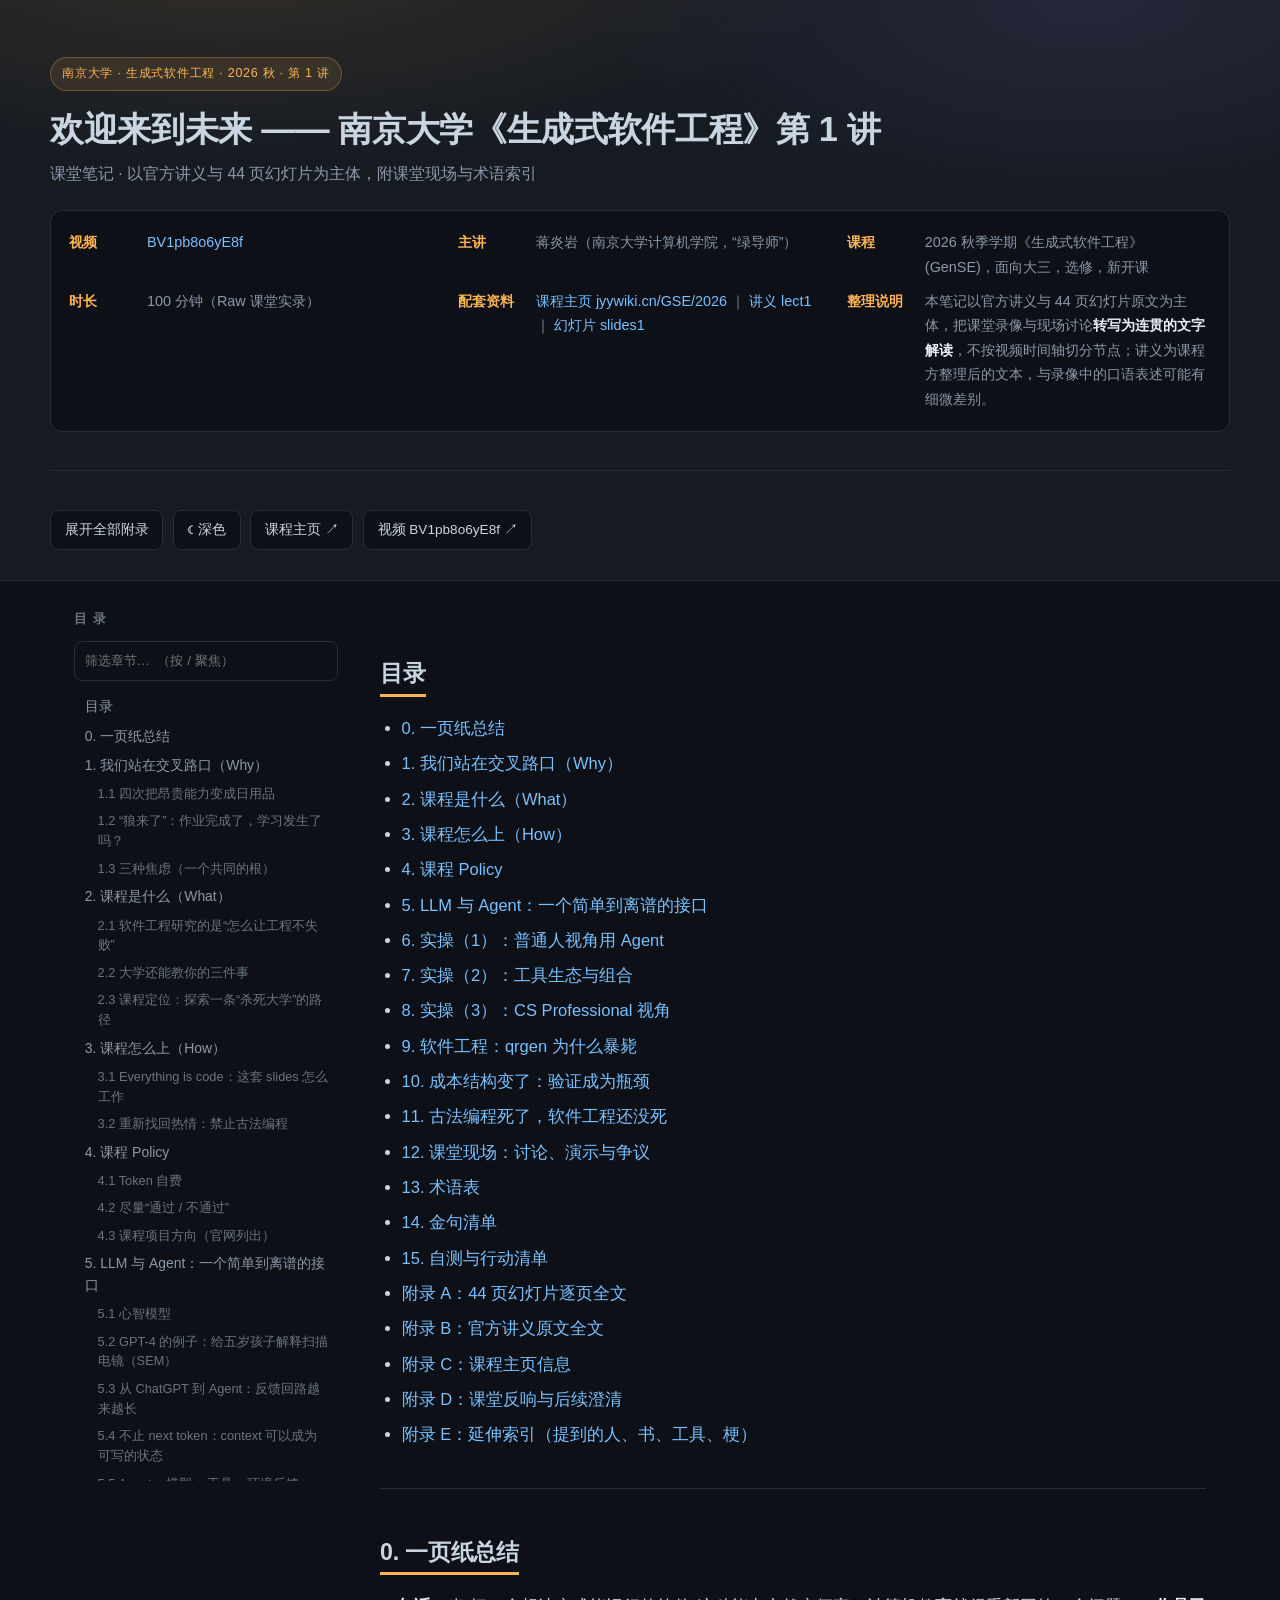
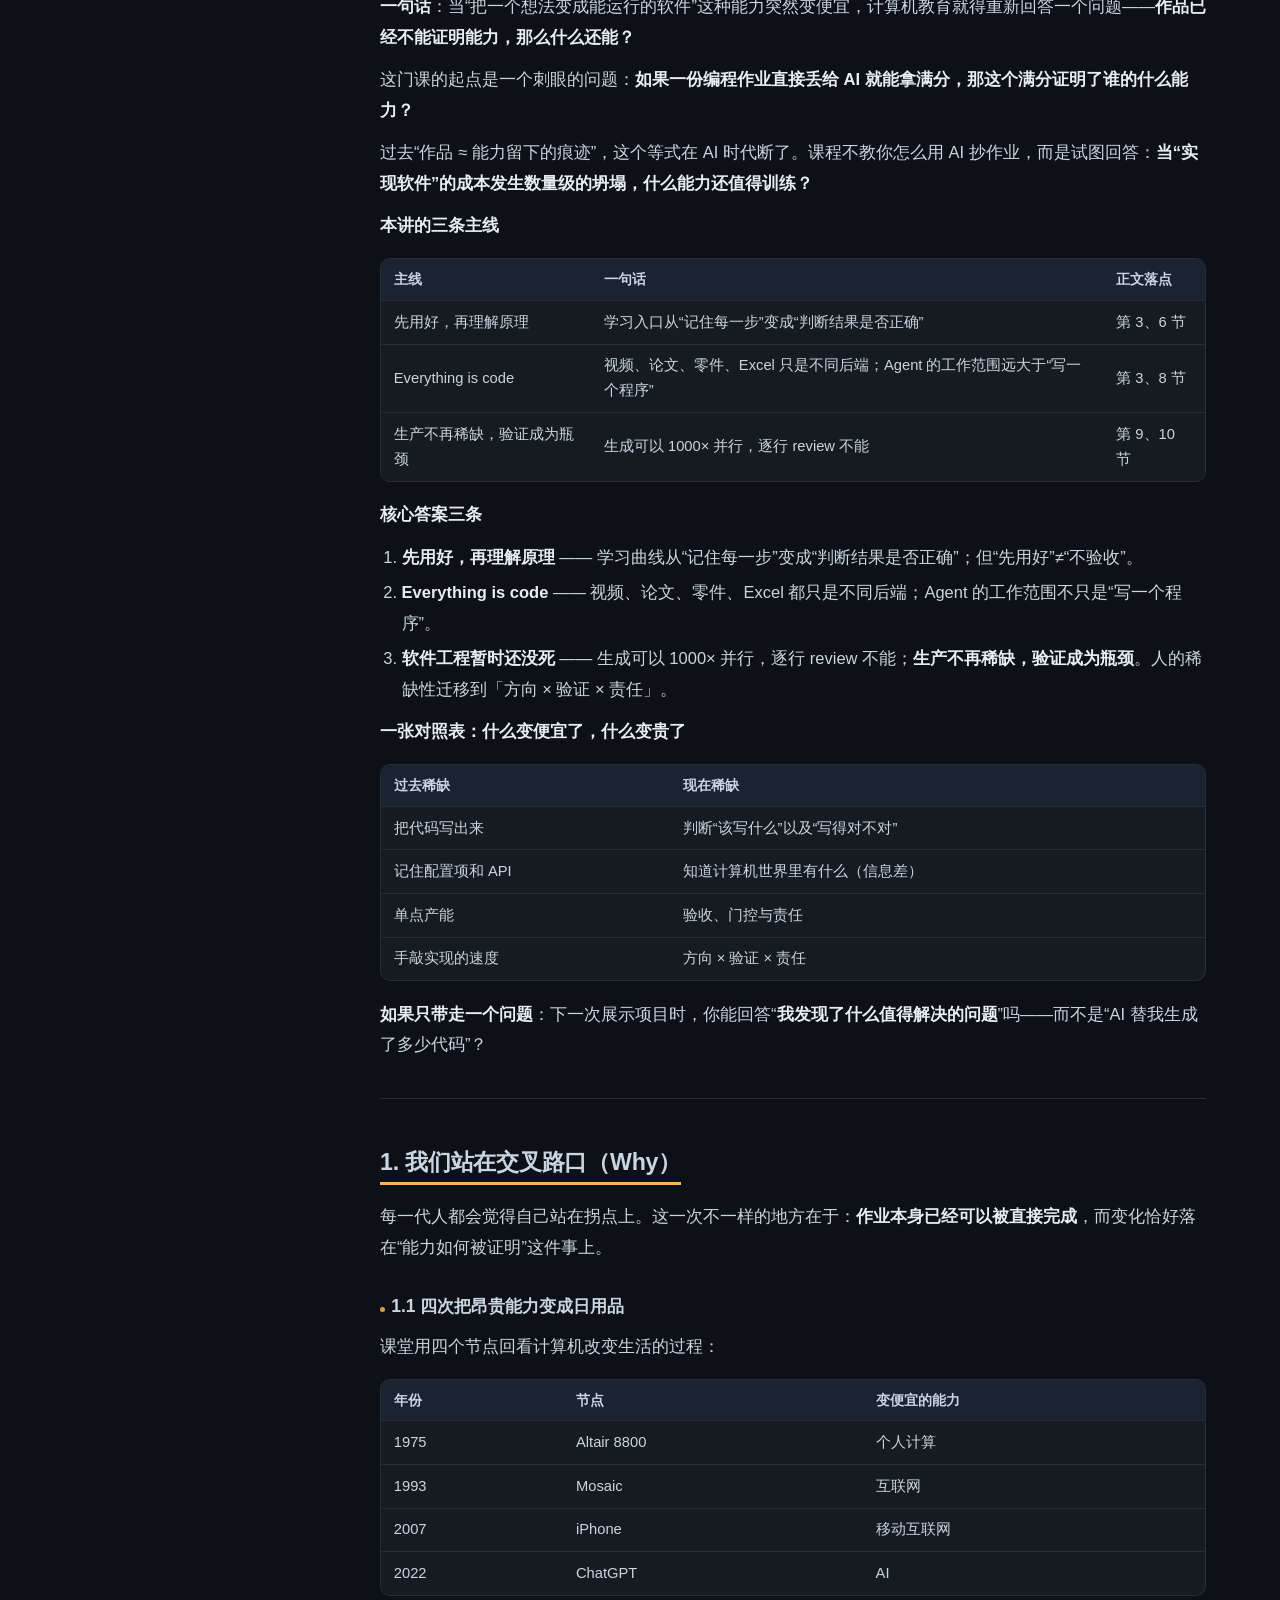
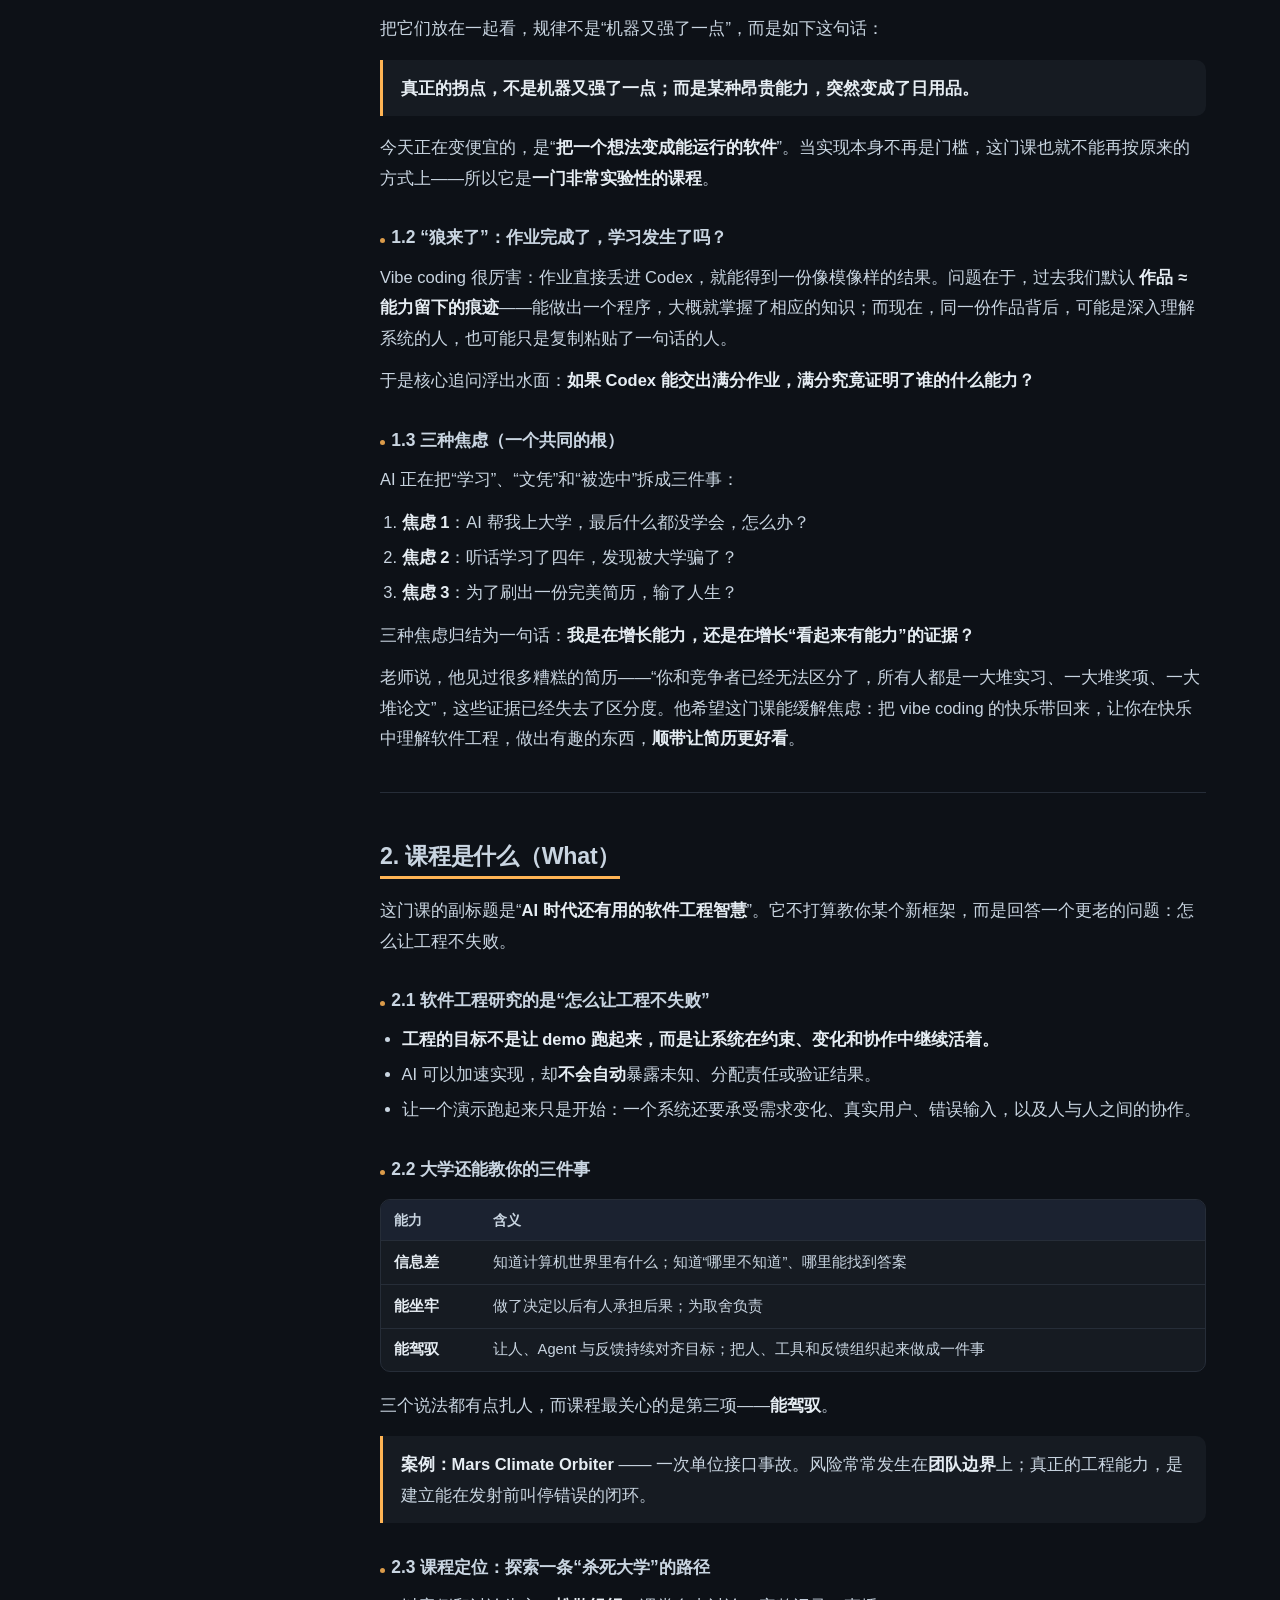
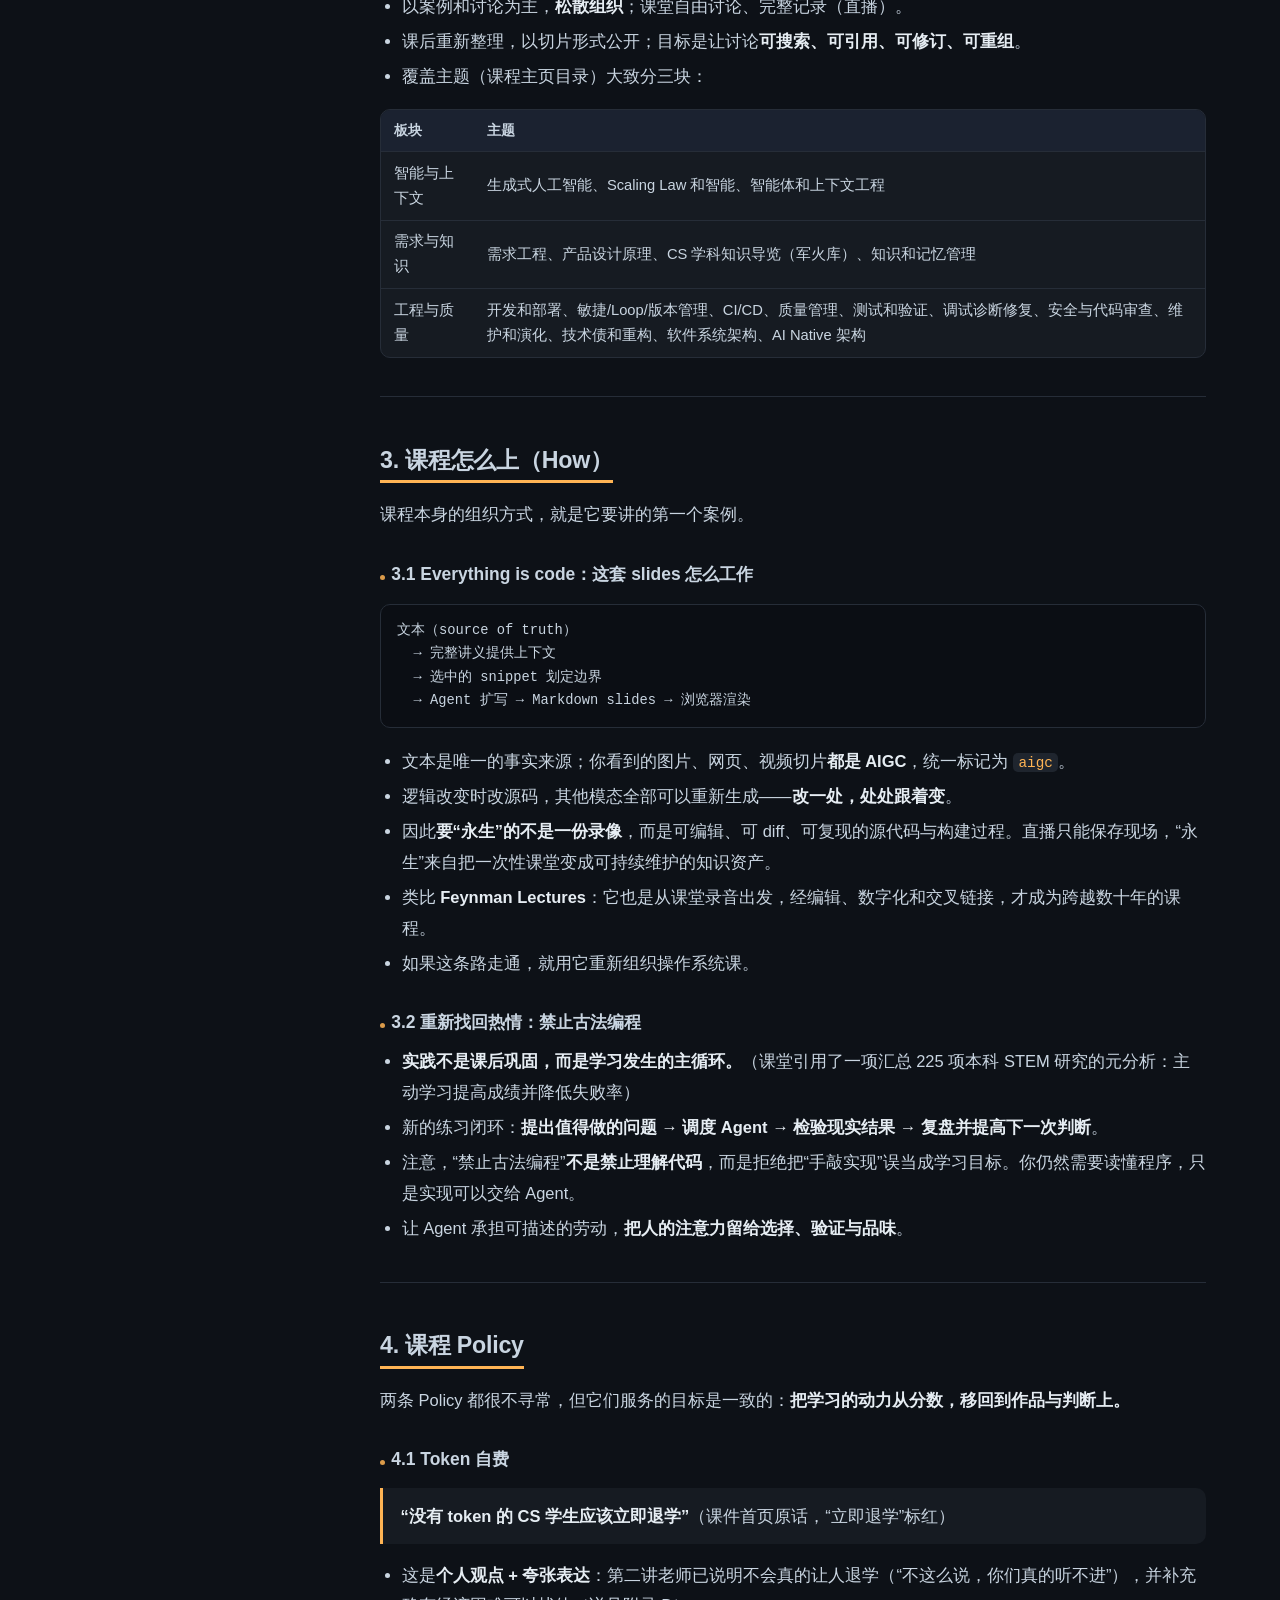
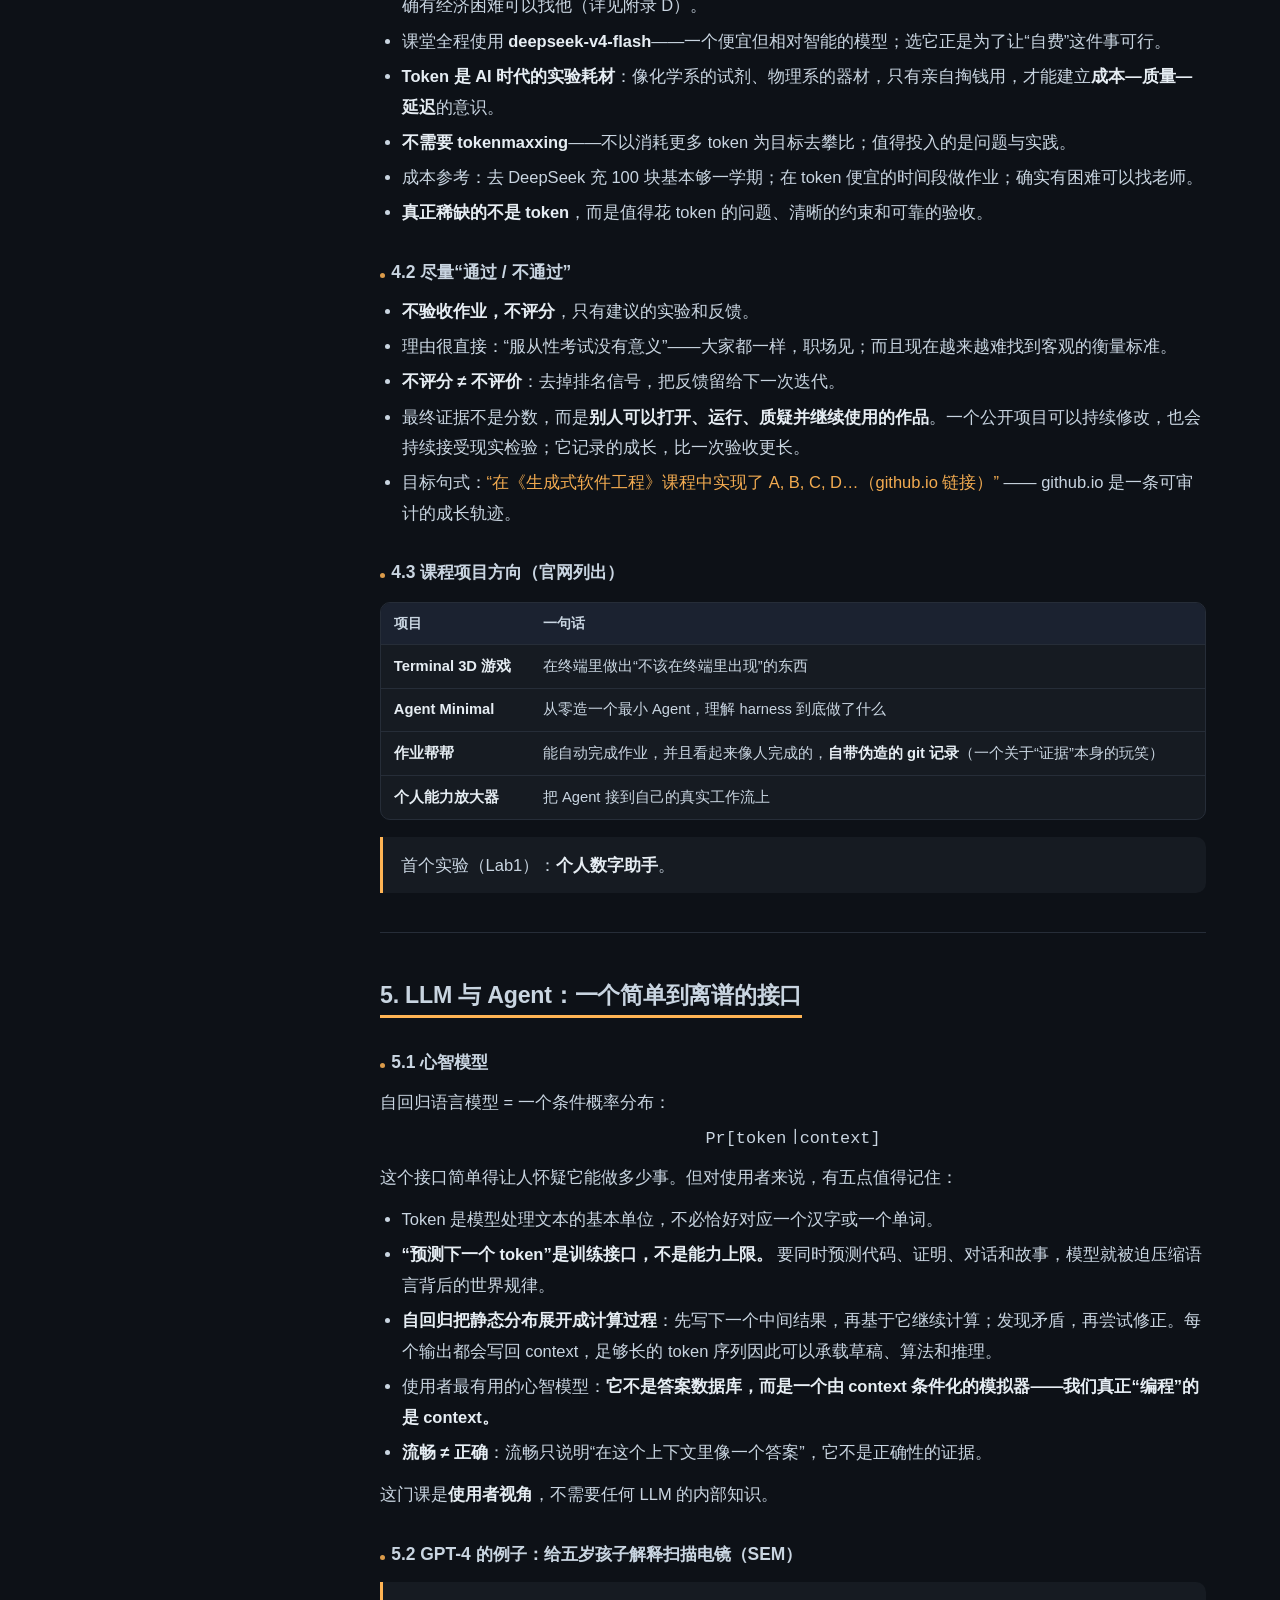
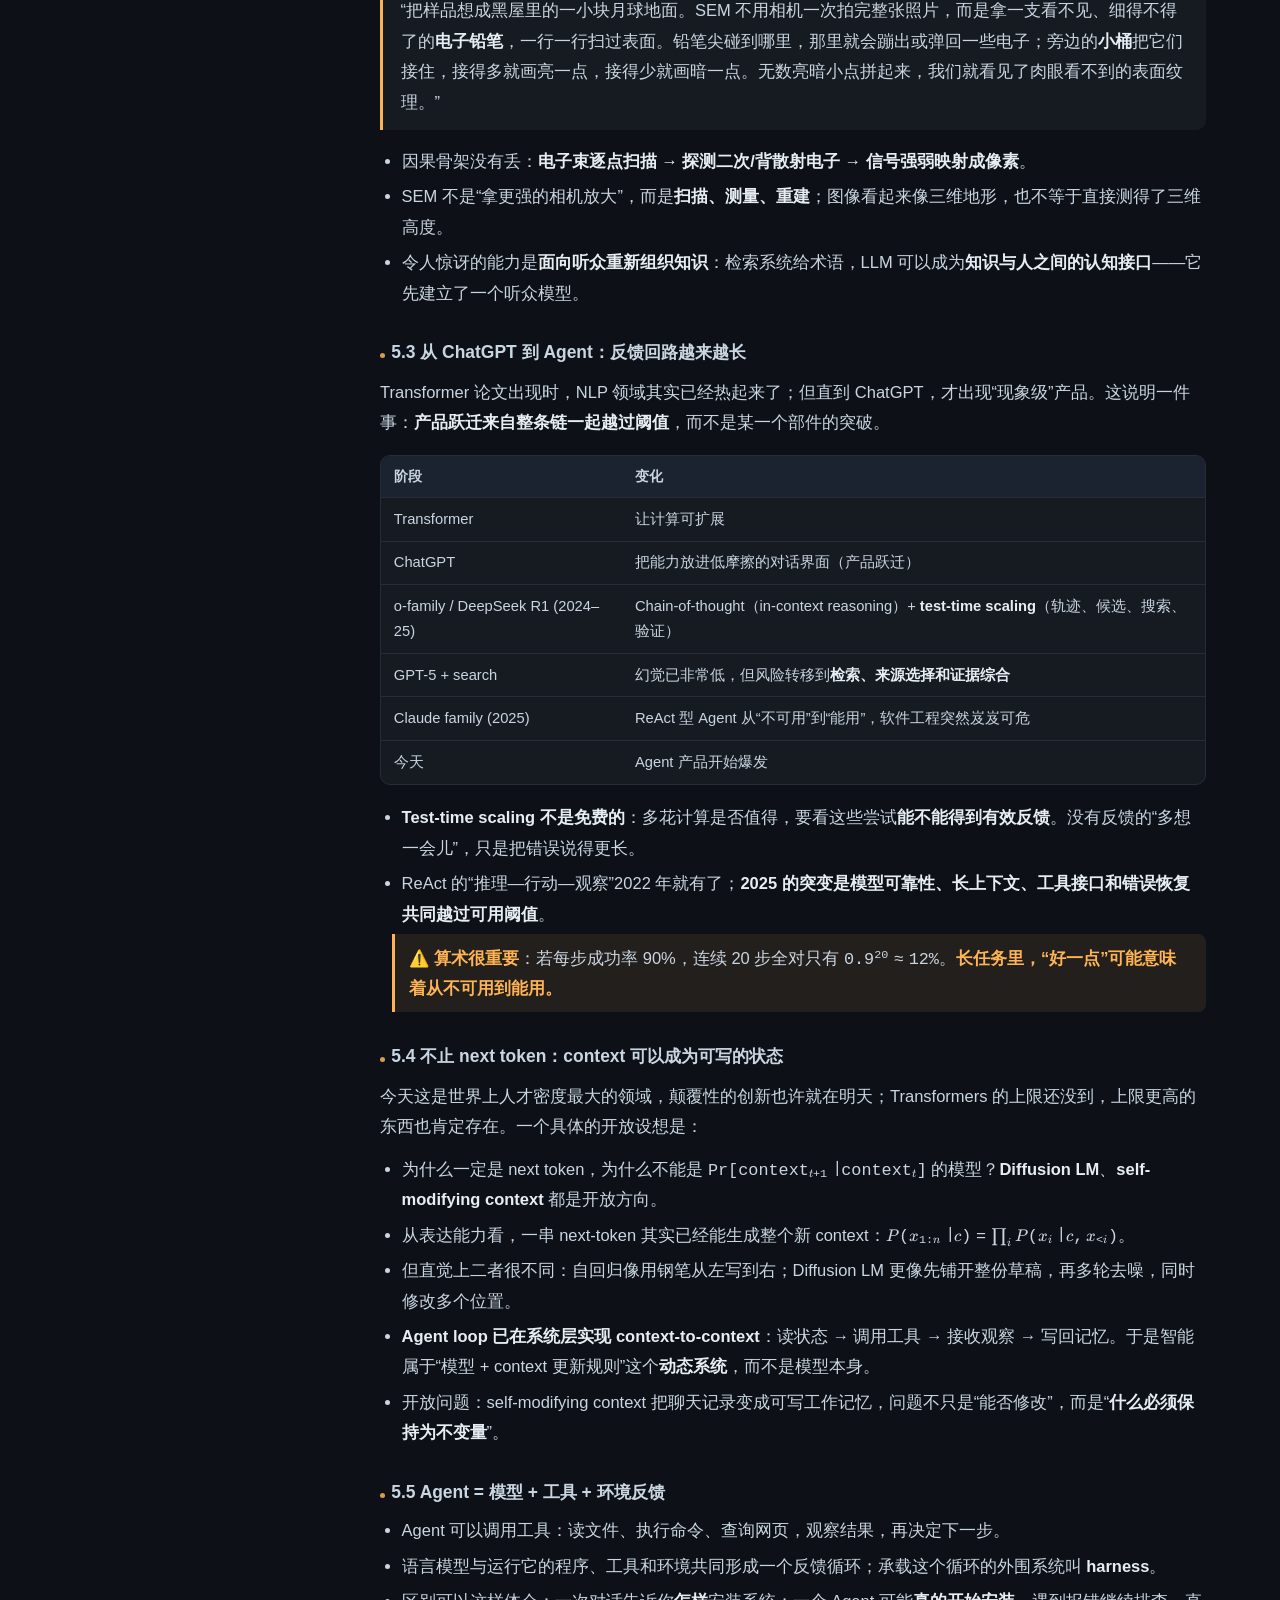
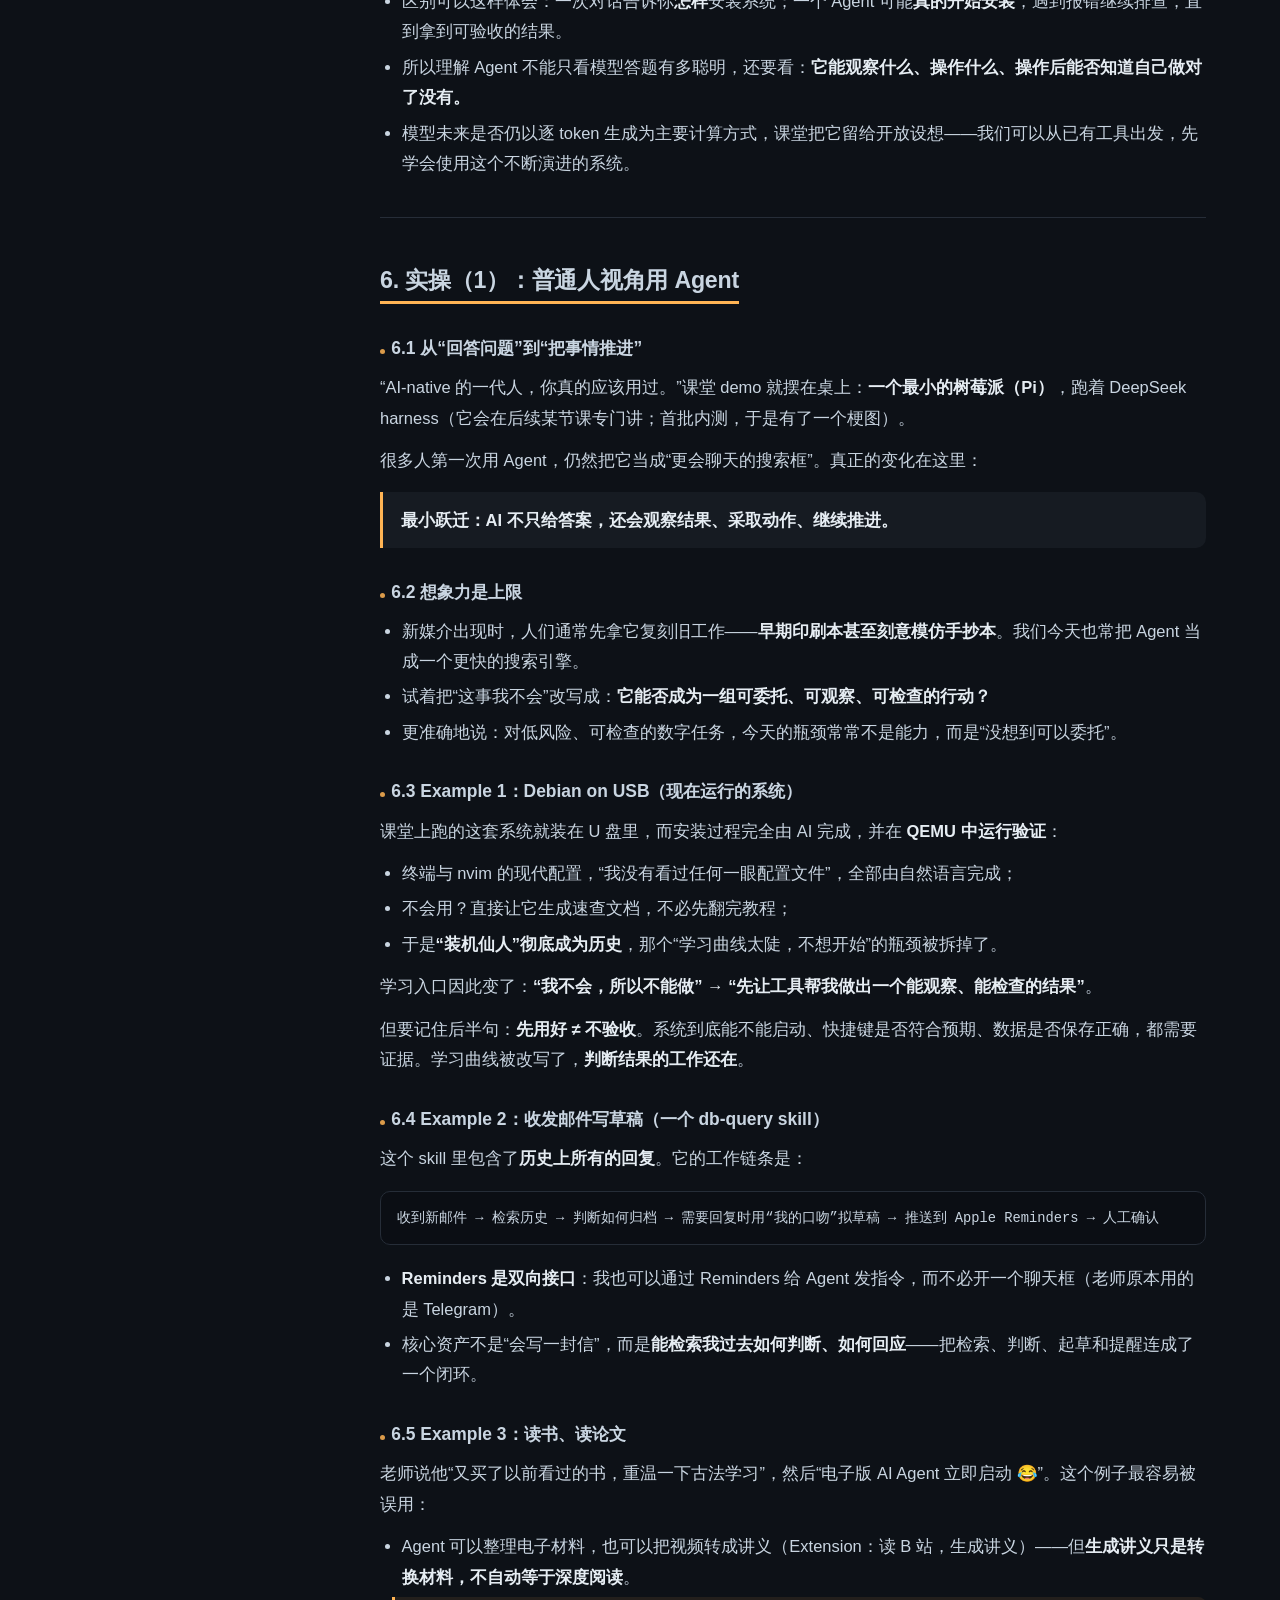
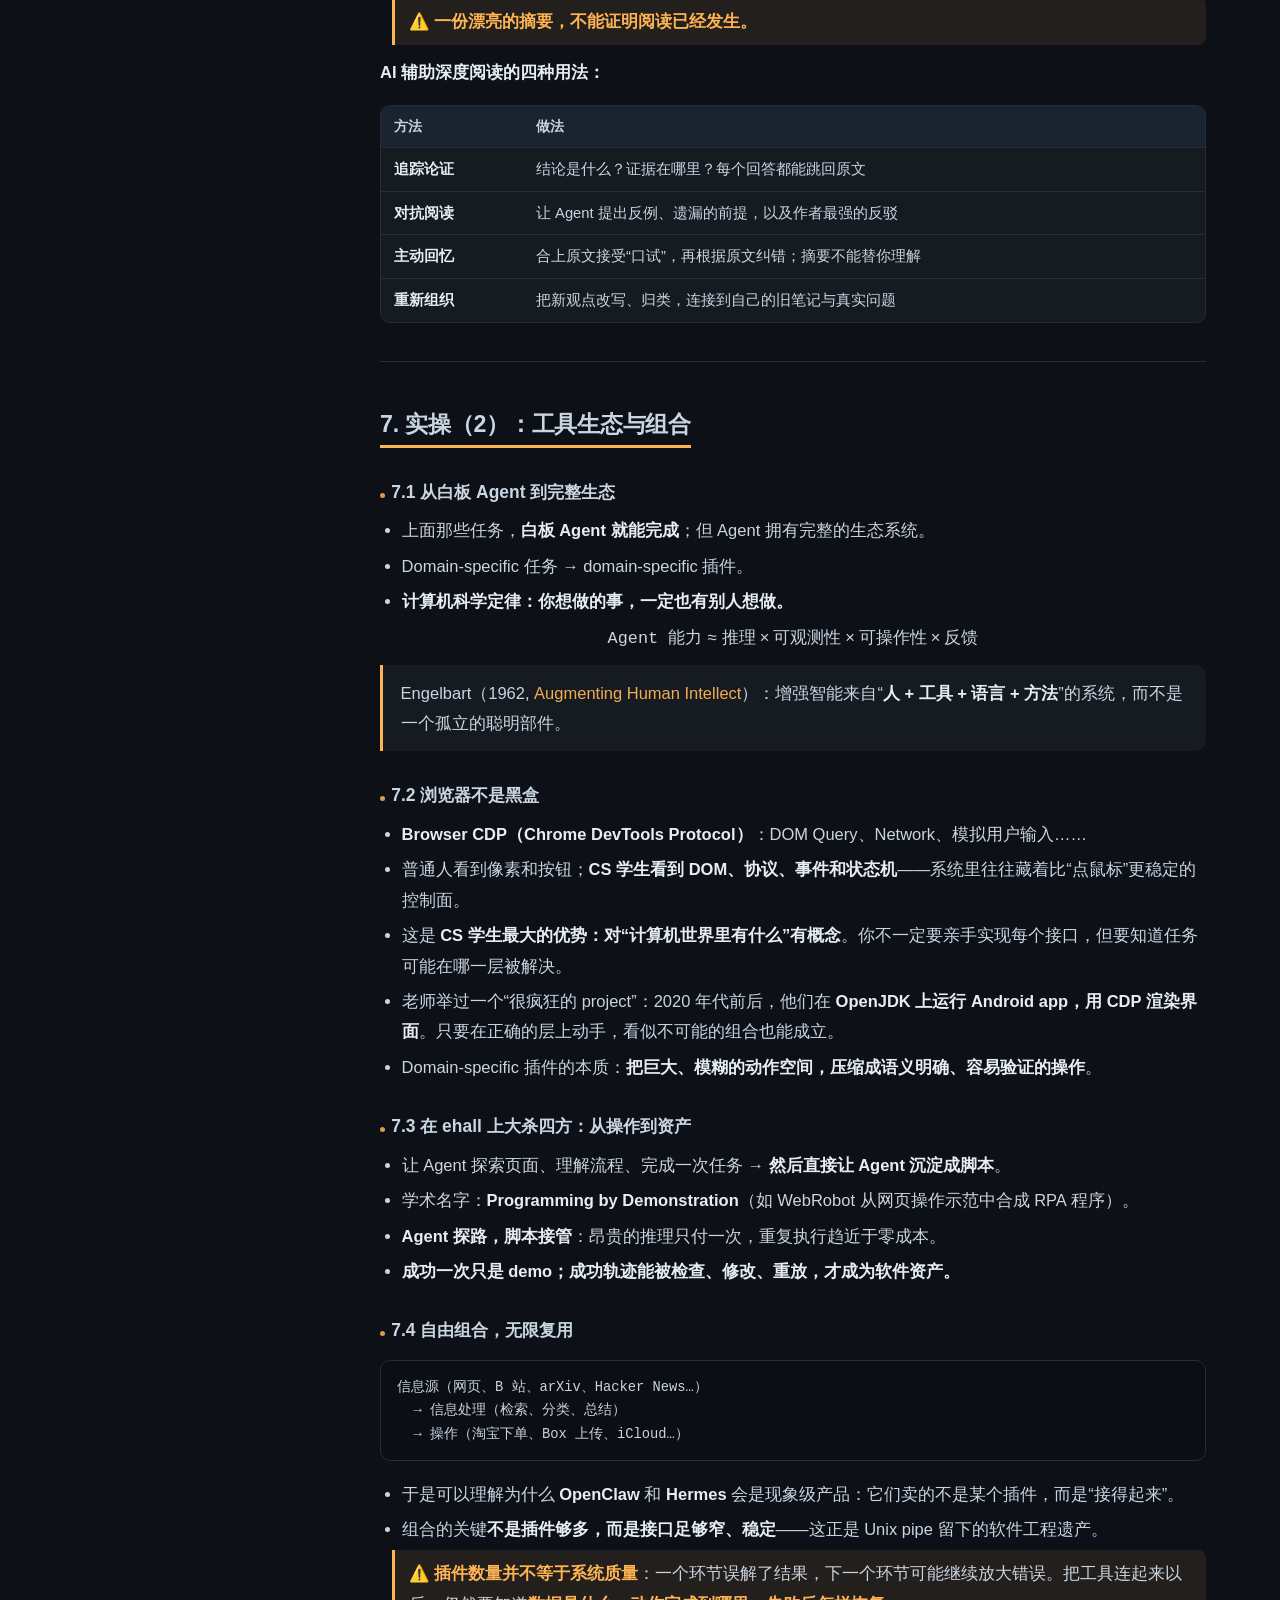
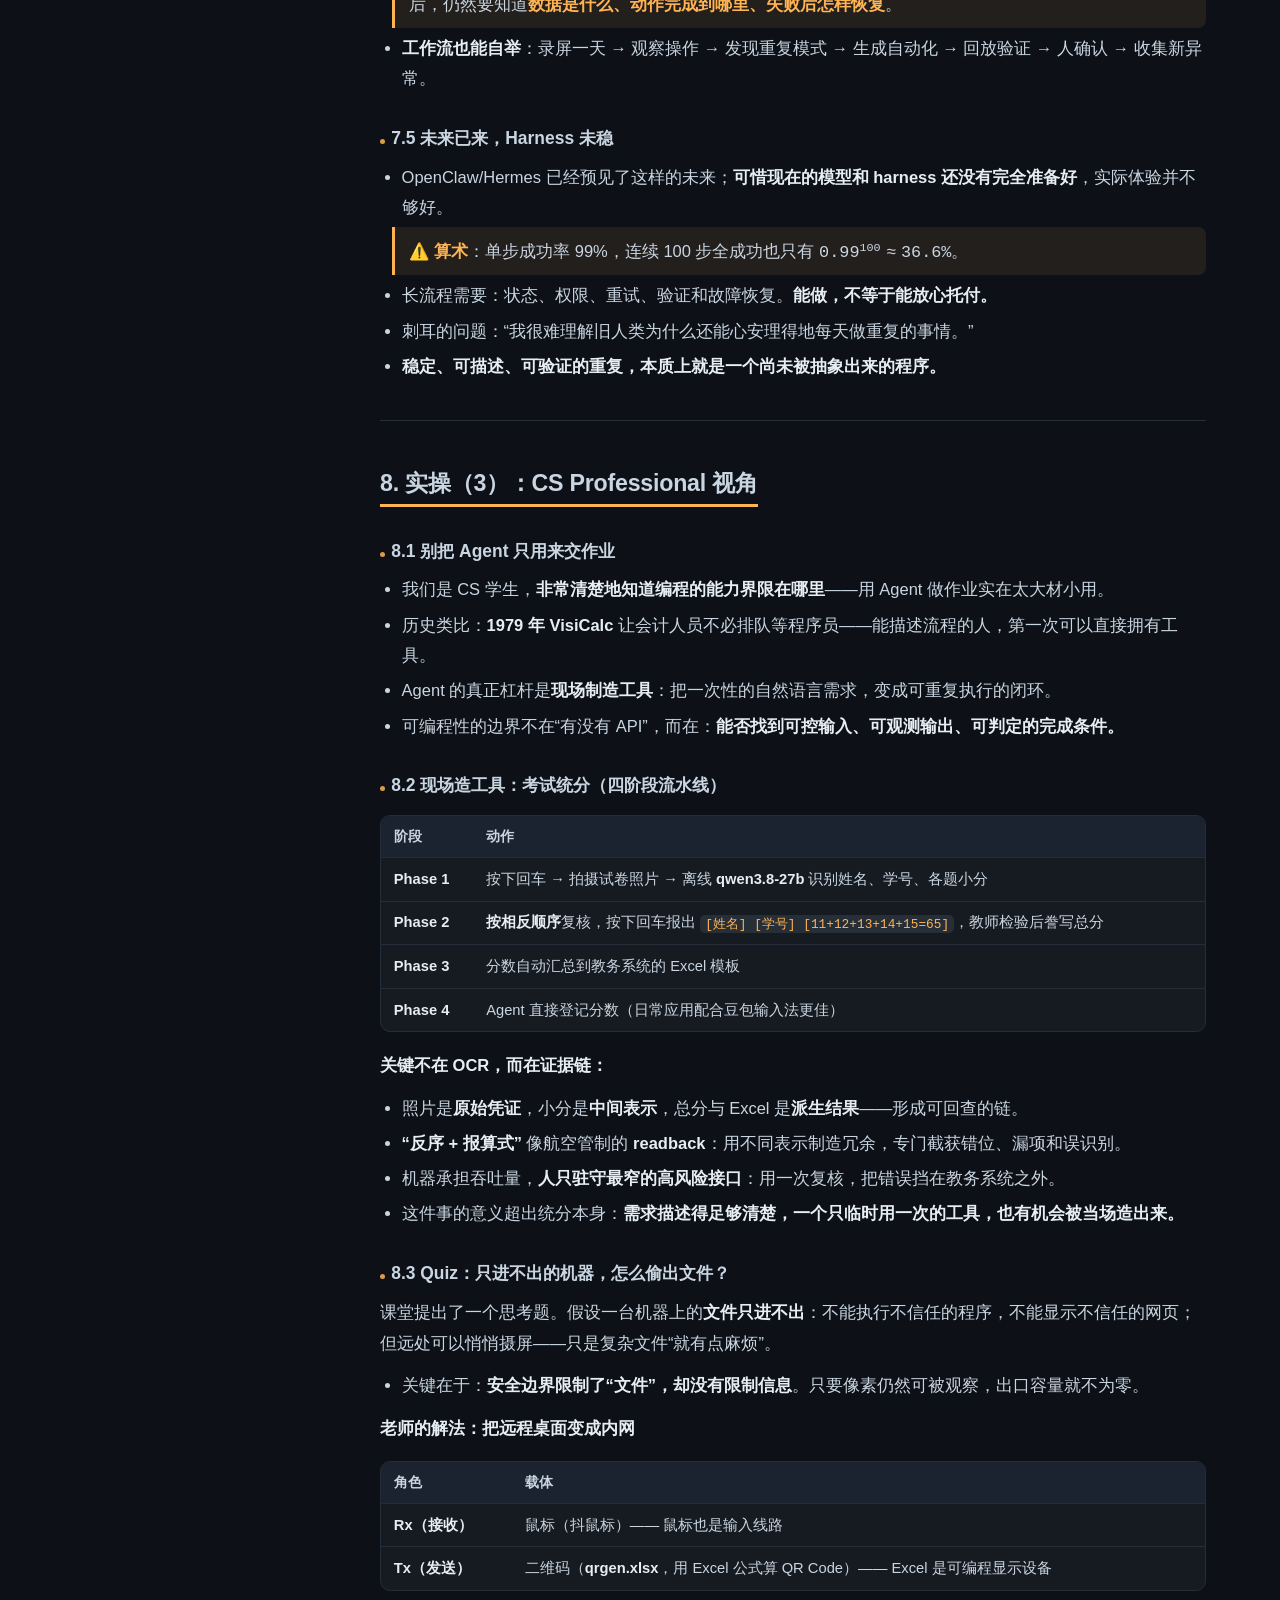
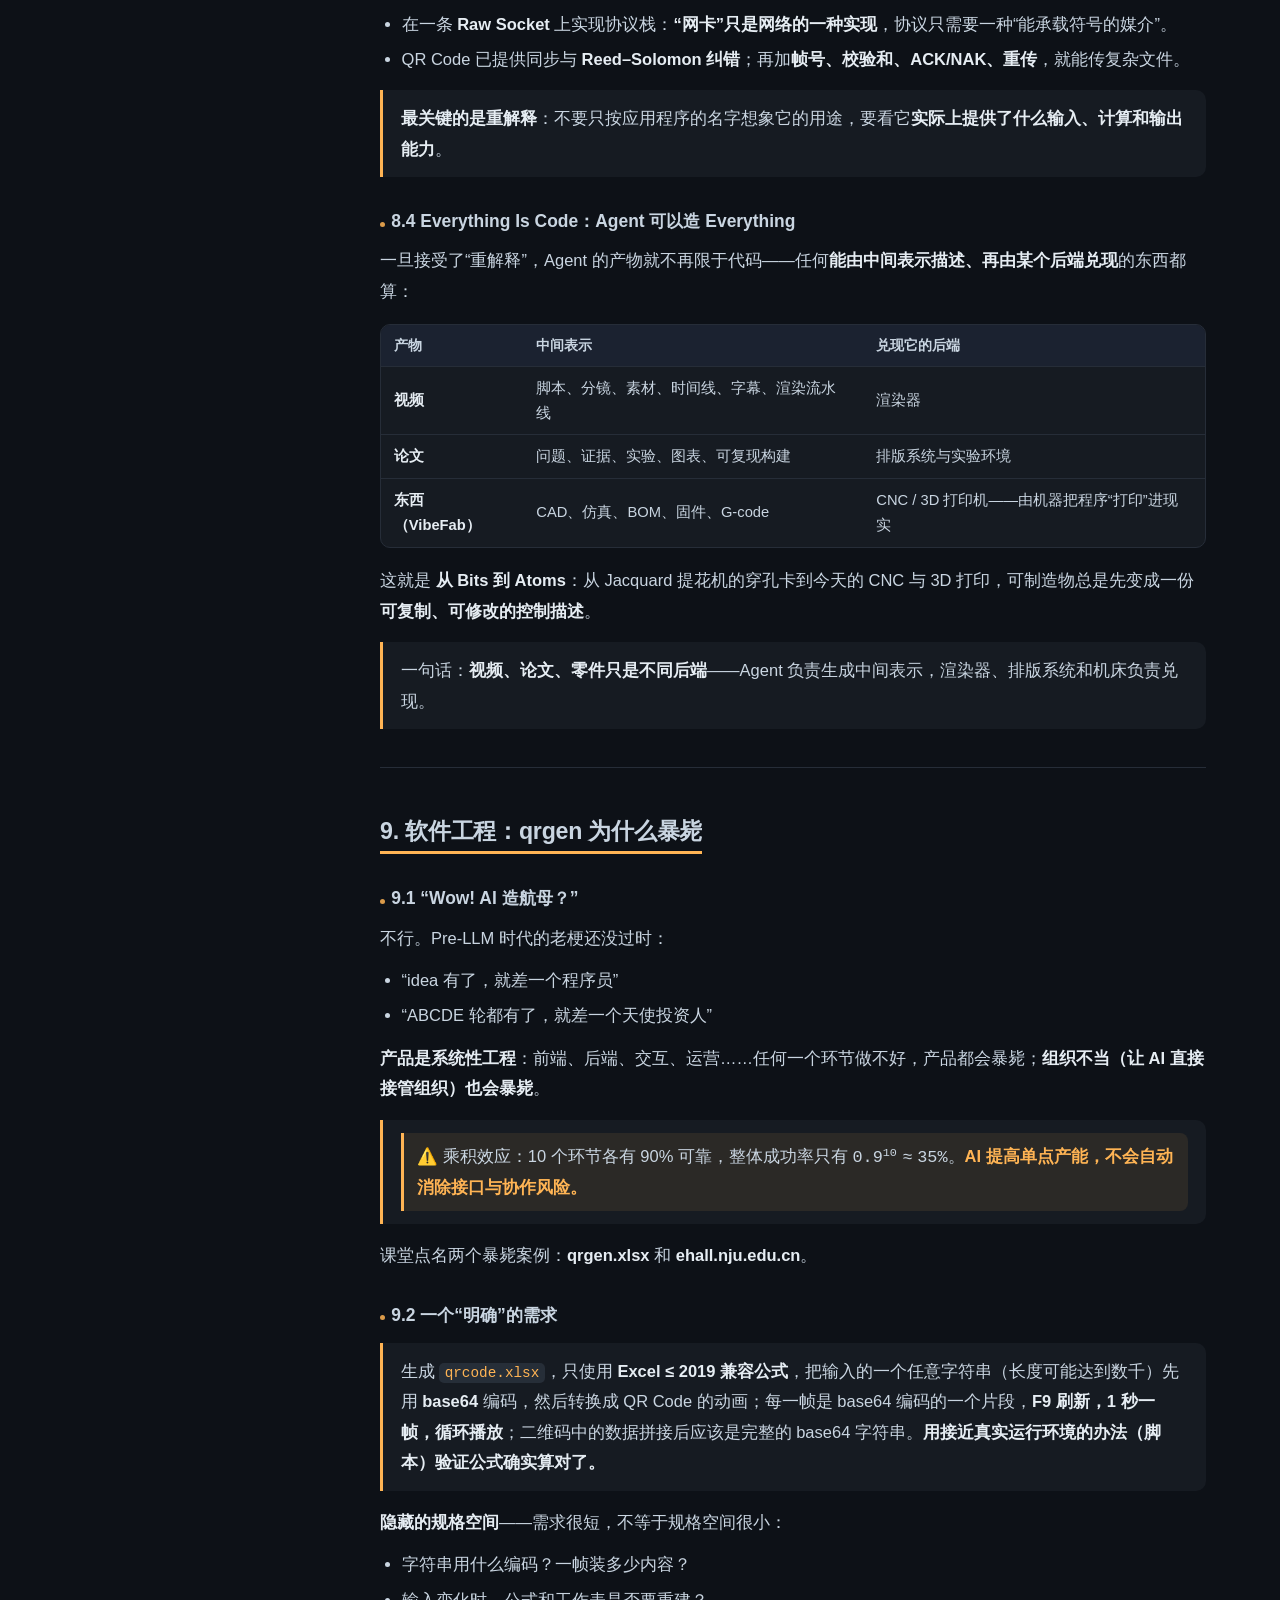
==== NJU-生成式软件工程-第01讲-欢迎来到未来.html @ 5c3a3194 "first commit" ====
<!doctype html>
<html lang="zh-CN" data-theme="dark">
<head>
<meta charset="utf-8">
<meta name="viewport" content="width=device-width,initial-scale=1">
<title>欢迎来到未来 —— 南京大学《生成式软件工程》第 1 讲</title>
<meta name="description" content="南京大学《生成式软件工程》(GenSE) 2026 秋季第 1 讲《欢迎来到未来》课堂笔记，蒋炎岩主讲。">
<style>
/* ===== KaTeX ===== */
@font-face{font-family:KaTeX_AMS;font-style:normal;font-weight:400;src:url([data-uri])format("woff2")}@font-face{font-family:KaTeX_Caligraphic;font-style:normal;font-weight:700;src:url([data-uri])format("woff2")}@font-face{font-family:KaTeX_Caligraphic;font-style:normal;font-weight:400;src:url([data-uri])format("woff2")}@font-face{font-family:KaTeX_Fraktur;font-style:normal;font-weight:700;src:url([data-uri])format("woff2")}@font-face{font-family:KaTeX_Fraktur;font-style:normal;font-weight:400;src:url([data-uri])format("woff2")}@font-face{font-family:KaTeX_Main;font-style:normal;font-weight:700;src:url([data-uri])format("woff2")}@font-face{font-family:KaTeX_Main;font-style:italic;font-weight:700;src:url([data-uri])format("woff2")}@font-face{font-family:KaTeX_Main;font-style:italic;font-weight:400;src:url([data-uri])format("woff2")}@font-face{font-family:KaTeX_Main;font-style:normal;font-weight:400;src:url([data-uri])format("woff2")}@font-face{font-family:KaTeX_Math;font-style:italic;font-weight:700;src:url([data-uri])format("woff2")}@font-face{font-family:KaTeX_Math;font-style:italic;font-weight:400;src:url([data-uri])format("woff2")}@font-face{font-family:"KaTeX_SansSerif";font-style:normal;font-weight:700;src:url([data-uri])format("woff2")}@font-face{font-family:"KaTeX_SansSerif";font-style:italic;font-weight:400;src:url([data-uri])format("woff2")}@font-face{font-family:"KaTeX_SansSerif";font-style:normal;font-weight:400;src:url([data-uri])format("woff2")}@font-face{font-family:KaTeX_Script;font-style:normal;font-weight:400;src:url([data-uri])format("woff2")}@font-face{font-family:KaTeX_Size1;font-style:normal;font-weight:400;src:url([data-uri])format("woff2")}@font-face{font-family:KaTeX_Size2;font-style:normal;font-weight:400;src:url([data-uri])format("woff2")}@font-face{font-family:KaTeX_Size3;font-style:normal;font-weight:400;src:url([data-uri])format("woff2")}@font-face{font-family:KaTeX_Size4;font-style:normal;font-weight:400;src:url([data-uri])format("woff2")}@font-face{font-family:KaTeX_Typewriter;font-style:normal;font-weight:400;src:url([data-uri])format("woff2")}.katex{font:normal 1.21em KaTeX_Main,Times New Roman,serif;line-height:1.2;text-indent:0;text-rendering:auto}.katex *{-ms-high-contrast-adjust:none!important;border-color:currentColor}.katex .katex-version:after{content:"0.16.11"}.katex .katex-mathml{clip:rect(1px,1px,1px,1px);border:0;height:1px;overflow:hidden;padding:0;position:absolute;width:1px}.katex .katex-html>.newline{display:block}.katex .base{position:relative;white-space:nowrap;width:-webkit-min-content;width:-moz-min-content;width:min-content}.katex .base,.katex .strut{display:inline-block}.katex .textbf{font-weight:700}.katex .textit{font-style:italic}.katex .textrm{font-family:KaTeX_Main}.katex .textsf{font-family:KaTeX_SansSerif}.katex .texttt{font-family:KaTeX_Typewriter}.katex .mathnormal{font-family:KaTeX_Math;font-style:italic}.katex .mathit{font-family:KaTeX_Main;font-style:italic}.katex .mathrm{font-style:normal}.katex .mathbf{font-family:KaTeX_Main;font-weight:700}.katex .boldsymbol{font-family:KaTeX_Math;font-style:italic;font-weight:700}.katex .amsrm,.katex .mathbb,.katex .textbb{font-family:KaTeX_AMS}.katex .mathcal{font-family:KaTeX_Caligraphic}.katex .mathfrak,.katex .textfrak{font-family:KaTeX_Fraktur}.katex .mathboldfrak,.katex .textboldfrak{font-family:KaTeX_Fraktur;font-weight:700}.katex .mathtt{font-family:KaTeX_Typewriter}.katex .mathscr,.katex .textscr{font-family:KaTeX_Script}.katex .mathsf,.katex .textsf{font-family:KaTeX_SansSerif}.katex .mathboldsf,.katex .textboldsf{font-family:KaTeX_SansSerif;font-weight:700}.katex .mathitsf,.katex .textitsf{font-family:KaTeX_SansSerif;font-style:italic}.katex .mainrm{font-family:KaTeX_Main;font-style:normal}.katex .vlist-t{border-collapse:collapse;display:inline-table;table-layout:fixed}.katex .vlist-r{display:table-row}.katex .vlist{display:table-cell;position:relative;vertical-align:bottom}.katex .vlist>span{display:block;height:0;position:relative}.katex .vlist>span>span{display:inline-block}.katex .vlist>span>.pstrut{overflow:hidden;width:0}.katex .vlist-t2{margin-right:-2px}.katex .vlist-s{display:table-cell;font-size:1px;min-width:2px;vertical-align:bottom;width:2px}.katex .vbox{align-items:baseline;display:inline-flex;flex-direction:column}.katex .hbox{width:100%}.katex .hbox,.katex .thinbox{display:inline-flex;flex-direction:row}.katex .thinbox{max-width:0;width:0}.katex .msupsub{text-align:left}.katex .mfrac>span>span{text-align:center}.katex .mfrac .frac-line{border-bottom-style:solid;display:inline-block;width:100%}.katex .hdashline,.katex .hline,.katex .mfrac .frac-line,.katex .overline .overline-line,.katex .rule,.katex .underline .underline-line{min-height:1px}.katex .mspace{display:inline-block}.katex .clap,.katex .llap,.katex .rlap{position:relative;width:0}.katex .clap>.inner,.katex .llap>.inner,.katex .rlap>.inner{position:absolute}.katex .clap>.fix,.katex .llap>.fix,.katex .rlap>.fix{display:inline-block}.katex .llap>.inner{right:0}.katex .clap>.inner,.katex .rlap>.inner{left:0}.katex .clap>.inner>span{margin-left:-50%;margin-right:50%}.katex .rule{border:0 solid;display:inline-block;position:relative}.katex .hline,.katex .overline .overline-line,.katex .underline .underline-line{border-bottom-style:solid;display:inline-block;width:100%}.katex .hdashline{border-bottom-style:dashed;display:inline-block;width:100%}.katex .sqrt>.root{margin-left:.2777777778em;margin-right:-.5555555556em}.katex .fontsize-ensurer.reset-size1.size1,.katex .sizing.reset-size1.size1{font-size:1em}.katex .fontsize-ensurer.reset-size1.size2,.katex .sizing.reset-size1.size2{font-size:1.2em}.katex .fontsize-ensurer.reset-size1.size3,.katex .sizing.reset-size1.size3{font-size:1.4em}.katex .fontsize-ensurer.reset-size1.size4,.katex .sizing.reset-size1.size4{font-size:1.6em}.katex .fontsize-ensurer.reset-size1.size5,.katex .sizing.reset-size1.size5{font-size:1.8em}.katex .fontsize-ensurer.reset-size1.size6,.katex .sizing.reset-size1.size6{font-size:2em}.katex .fontsize-ensurer.reset-size1.size7,.katex .sizing.reset-size1.size7{font-size:2.4em}.katex .fontsize-ensurer.reset-size1.size8,.katex .sizing.reset-size1.size8{font-size:2.88em}.katex .fontsize-ensurer.reset-size1.size9,.katex .sizing.reset-size1.size9{font-size:3.456em}.katex .fontsize-ensurer.reset-size1.size10,.katex .sizing.reset-size1.size10{font-size:4.148em}.katex .fontsize-ensurer.reset-size1.size11,.katex .sizing.reset-size1.size11{font-size:4.976em}.katex .fontsize-ensurer.reset-size2.size1,.katex .sizing.reset-size2.size1{font-size:.8333333333em}.katex .fontsize-ensurer.reset-size2.size2,.katex .sizing.reset-size2.size2{font-size:1em}.katex .fontsize-ensurer.reset-size2.size3,.katex .sizing.reset-size2.size3{font-size:1.1666666667em}.katex .fontsize-ensurer.reset-size2.size4,.katex .sizing.reset-size2.size4{font-size:1.3333333333em}.katex .fontsize-ensurer.reset-size2.size5,.katex .sizing.reset-size2.size5{font-size:1.5em}.katex .fontsize-ensurer.reset-size2.size6,.katex .sizing.reset-size2.size6{font-size:1.6666666667em}.katex .fontsize-ensurer.reset-size2.size7,.katex .sizing.reset-size2.size7{font-size:2em}.katex .fontsize-ensurer.reset-size2.size8,.katex .sizing.reset-size2.size8{font-size:2.4em}.katex .fontsize-ensurer.reset-size2.size9,.katex .sizing.reset-size2.size9{font-size:2.88em}.katex .fontsize-ensurer.reset-size2.size10,.katex .sizing.reset-size2.size10{font-size:3.4566666667em}.katex .fontsize-ensurer.reset-size2.size11,.katex .sizing.reset-size2.size11{font-size:4.1466666667em}.katex .fontsize-ensurer.reset-size3.size1,.katex .sizing.reset-size3.size1{font-size:.7142857143em}.katex .fontsize-ensurer.reset-size3.size2,.katex .sizing.reset-size3.size2{font-size:.8571428571em}.katex .fontsize-ensurer.reset-size3.size3,.katex .sizing.reset-size3.size3{font-size:1em}.katex .fontsize-ensurer.reset-size3.size4,.katex .sizing.reset-size3.size4{font-size:1.1428571429em}.katex .fontsize-ensurer.reset-size3.size5,.katex .sizing.reset-size3.size5{font-size:1.2857142857em}.katex .fontsize-ensurer.reset-size3.size6,.katex .sizing.reset-size3.size6{font-size:1.4285714286em}.katex .fontsize-ensurer.reset-size3.size7,.katex .sizing.reset-size3.size7{font-size:1.7142857143em}.katex .fontsize-ensurer.reset-size3.size8,.katex .sizing.reset-size3.size8{font-size:2.0571428571em}.katex .fontsize-ensurer.reset-size3.size9,.katex .sizing.reset-size3.size9{font-size:2.4685714286em}.katex .fontsize-ensurer.reset-size3.size10,.katex .sizing.reset-size3.size10{font-size:2.9628571429em}.katex .fontsize-ensurer.reset-size3.size11,.katex .sizing.reset-size3.size11{font-size:3.5542857143em}.katex .fontsize-ensurer.reset-size4.size1,.katex .sizing.reset-size4.size1{font-size:.625em}.katex .fontsize-ensurer.reset-size4.size2,.katex .sizing.reset-size4.size2{font-size:.75em}.katex .fontsize-ensurer.reset-size4.size3,.katex .sizing.reset-size4.size3{font-size:.875em}.katex .fontsize-ensurer.reset-size4.size4,.katex .sizing.reset-size4.size4{font-size:1em}.katex .fontsize-ensurer.reset-size4.size5,.katex .sizing.reset-size4.size5{font-size:1.125em}.katex .fontsize-ensurer.reset-size4.size6,.katex .sizing.reset-size4.size6{font-size:1.25em}.katex .fontsize-ensurer.reset-size4.size7,.katex .sizing.reset-size4.size7{font-size:1.5em}.katex .fontsize-ensurer.reset-size4.size8,.katex .sizing.reset-size4.size8{font-size:1.8em}.katex .fontsize-ensurer.reset-size4.size9,.katex .sizing.reset-size4.size9{font-size:2.16em}.katex .fontsize-ensurer.reset-size4.size10,.katex .sizing.reset-size4.size10{font-size:2.5925em}.katex .fontsize-ensurer.reset-size4.size11,.katex .sizing.reset-size4.size11{font-size:3.11em}.katex .fontsize-ensurer.reset-size5.size1,.katex .sizing.reset-size5.size1{font-size:.5555555556em}.katex .fontsize-ensurer.reset-size5.size2,.katex .sizing.reset-size5.size2{font-size:.6666666667em}.katex .fontsize-ensurer.reset-size5.size3,.katex .sizing.reset-size5.size3{font-size:.7777777778em}.katex .fontsize-ensurer.reset-size5.size4,.katex .sizing.reset-size5.size4{font-size:.8888888889em}.katex .fontsize-ensurer.reset-size5.size5,.katex .sizing.reset-size5.size5{font-size:1em}.katex .fontsize-ensurer.reset-size5.size6,.katex .sizing.reset-size5.size6{font-size:1.1111111111em}.katex .fontsize-ensurer.reset-size5.size7,.katex .sizing.reset-size5.size7{font-size:1.3333333333em}.katex .fontsize-ensurer.reset-size5.size8,.katex .sizing.reset-size5.size8{font-size:1.6em}.katex .fontsize-ensurer.reset-size5.size9,.katex .sizing.reset-size5.size9{font-size:1.92em}.katex .fontsize-ensurer.reset-size5.size10,.katex .sizing.reset-size5.size10{font-size:2.3044444444em}.katex .fontsize-ensurer.reset-size5.size11,.katex .sizing.reset-size5.size11{font-size:2.7644444444em}.katex .fontsize-ensurer.reset-size6.size1,.katex .sizing.reset-size6.size1{font-size:.5em}.katex .fontsize-ensurer.reset-size6.size2,.katex .sizing.reset-size6.size2{font-size:.6em}.katex .fontsize-ensurer.reset-size6.size3,.katex .sizing.reset-size6.size3{font-size:.7em}.katex .fontsize-ensurer.reset-size6.size4,.katex .sizing.reset-size6.size4{font-size:.8em}.katex .fontsize-ensurer.reset-size6.size5,.katex .sizing.reset-size6.size5{font-size:.9em}.katex .fontsize-ensurer.reset-size6.size6,.katex .sizing.reset-size6.size6{font-size:1em}.katex .fontsize-ensurer.reset-size6.size7,.katex .sizing.reset-size6.size7{font-size:1.2em}.katex .fontsize-ensurer.reset-size6.size8,.katex .sizing.reset-size6.size8{font-size:1.44em}.katex .fontsize-ensurer.reset-size6.size9,.katex .sizing.reset-size6.size9{font-size:1.728em}.katex .fontsize-ensurer.reset-size6.size10,.katex .sizing.reset-size6.size10{font-size:2.074em}.katex .fontsize-ensurer.reset-size6.size11,.katex .sizing.reset-size6.size11{font-size:2.488em}.katex .fontsize-ensurer.reset-size7.size1,.katex .sizing.reset-size7.size1{font-size:.4166666667em}.katex .fontsize-ensurer.reset-size7.size2,.katex .sizing.reset-size7.size2{font-size:.5em}.katex .fontsize-ensurer.reset-size7.size3,.katex .sizing.reset-size7.size3{font-size:.5833333333em}.katex .fontsize-ensurer.reset-size7.size4,.katex .sizing.reset-size7.size4{font-size:.6666666667em}.katex .fontsize-ensurer.reset-size7.size5,.katex .sizing.reset-size7.size5{font-size:.75em}.katex .fontsize-ensurer.reset-size7.size6,.katex .sizing.reset-size7.size6{font-size:.8333333333em}.katex .fontsize-ensurer.reset-size7.size7,.katex .sizing.reset-size7.size7{font-size:1em}.katex .fontsize-ensurer.reset-size7.size8,.katex .sizing.reset-size7.size8{font-size:1.2em}.katex .fontsize-ensurer.reset-size7.size9,.katex .sizing.reset-size7.size9{font-size:1.44em}.katex .fontsize-ensurer.reset-size7.size10,.katex .sizing.reset-size7.size10{font-size:1.7283333333em}.katex .fontsize-ensurer.reset-size7.size11,.katex .sizing.reset-size7.size11{font-size:2.0733333333em}.katex .fontsize-ensurer.reset-size8.size1,.katex .sizing.reset-size8.size1{font-size:.3472222222em}.katex .fontsize-ensurer.reset-size8.size2,.katex .sizing.reset-size8.size2{font-size:.4166666667em}.katex .fontsize-ensurer.reset-size8.size3,.katex .sizing.reset-size8.size3{font-size:.4861111111em}.katex .fontsize-ensurer.reset-size8.size4,.katex .sizing.reset-size8.size4{font-size:.5555555556em}.katex .fontsize-ensurer.reset-size8.size5,.katex .sizing.reset-size8.size5{font-size:.625em}.katex .fontsize-ensurer.reset-size8.size6,.katex .sizing.reset-size8.size6{font-size:.6944444444em}.katex .fontsize-ensurer.reset-size8.size7,.katex .sizing.reset-size8.size7{font-size:.8333333333em}.katex .fontsize-ensurer.reset-size8.size8,.katex .sizing.reset-size8.size8{font-size:1em}.katex .fontsize-ensurer.reset-size8.size9,.katex .sizing.reset-size8.size9{font-size:1.2em}.katex .fontsize-ensurer.reset-size8.size10,.katex .sizing.reset-size8.size10{font-size:1.4402777778em}.katex .fontsize-ensurer.reset-size8.size11,.katex .sizing.reset-size8.size11{font-size:1.7277777778em}.katex .fontsize-ensurer.reset-size9.size1,.katex .sizing.reset-size9.size1{font-size:.2893518519em}.katex .fontsize-ensurer.reset-size9.size2,.katex .sizing.reset-size9.size2{font-size:.3472222222em}.katex .fontsize-ensurer.reset-size9.size3,.katex .sizing.reset-size9.size3{font-size:.4050925926em}.katex .fontsize-ensurer.reset-size9.size4,.katex .sizing.reset-size9.size4{font-size:.462962963em}.katex .fontsize-ensurer.reset-size9.size5,.katex .sizing.reset-size9.size5{font-size:.5208333333em}.katex .fontsize-ensurer.reset-size9.size6,.katex .sizing.reset-size9.size6{font-size:.5787037037em}.katex .fontsize-ensurer.reset-size9.size7,.katex .sizing.reset-size9.size7{font-size:.6944444444em}.katex .fontsize-ensurer.reset-size9.size8,.katex .sizing.reset-size9.size8{font-size:.8333333333em}.katex .fontsize-ensurer.reset-size9.size9,.katex .sizing.reset-size9.size9{font-size:1em}.katex .fontsize-ensurer.reset-size9.size10,.katex .sizing.reset-size9.size10{font-size:1.2002314815em}.katex .fontsize-ensurer.reset-size9.size11,.katex .sizing.reset-size9.size11{font-size:1.4398148148em}.katex .fontsize-ensurer.reset-size10.size1,.katex .sizing.reset-size10.size1{font-size:.2410800386em}.katex .fontsize-ensurer.reset-size10.size2,.katex .sizing.reset-size10.size2{font-size:.2892960463em}.katex .fontsize-ensurer.reset-size10.size3,.katex .sizing.reset-size10.size3{font-size:.337512054em}.katex .fontsize-ensurer.reset-size10.size4,.katex .sizing.reset-size10.size4{font-size:.3857280617em}.katex .fontsize-ensurer.reset-size10.size5,.katex .sizing.reset-size10.size5{font-size:.4339440694em}.katex .fontsize-ensurer.reset-size10.size6,.katex .sizing.reset-size10.size6{font-size:.4821600771em}.katex .fontsize-ensurer.reset-size10.size7,.katex .sizing.reset-size10.size7{font-size:.5785920926em}.katex .fontsize-ensurer.reset-size10.size8,.katex .sizing.reset-size10.size8{font-size:.6943105111em}.katex .fontsize-ensurer.reset-size10.size9,.katex .sizing.reset-size10.size9{font-size:.8331726133em}.katex .fontsize-ensurer.reset-size10.size10,.katex .sizing.reset-size10.size10{font-size:1em}.katex .fontsize-ensurer.reset-size10.size11,.katex .sizing.reset-size10.size11{font-size:1.1996142719em}.katex .fontsize-ensurer.reset-size11.size1,.katex .sizing.reset-size11.size1{font-size:.2009646302em}.katex .fontsize-ensurer.reset-size11.size2,.katex .sizing.reset-size11.size2{font-size:.2411575563em}.katex .fontsize-ensurer.reset-size11.size3,.katex .sizing.reset-size11.size3{font-size:.2813504823em}.katex .fontsize-ensurer.reset-size11.size4,.katex .sizing.reset-size11.size4{font-size:.3215434084em}.katex .fontsize-ensurer.reset-size11.size5,.katex .sizing.reset-size11.size5{font-size:.3617363344em}.katex .fontsize-ensurer.reset-size11.size6,.katex .sizing.reset-size11.size6{font-size:.4019292605em}.katex .fontsize-ensurer.reset-size11.size7,.katex .sizing.reset-size11.size7{font-size:.4823151125em}.katex .fontsize-ensurer.reset-size11.size8,.katex .sizing.reset-size11.size8{font-size:.578778135em}.katex .fontsize-ensurer.reset-size11.size9,.katex .sizing.reset-size11.size9{font-size:.6945337621em}.katex .fontsize-ensurer.reset-size11.size10,.katex .sizing.reset-size11.size10{font-size:.8336012862em}.katex .fontsize-ensurer.reset-size11.size11,.katex .sizing.reset-size11.size11{font-size:1em}.katex .delimsizing.size1{font-family:KaTeX_Size1}.katex .delimsizing.size2{font-family:KaTeX_Size2}.katex .delimsizing.size3{font-family:KaTeX_Size3}.katex .delimsizing.size4{font-family:KaTeX_Size4}.katex .delimsizing.mult .delim-size1>span{font-family:KaTeX_Size1}.katex .delimsizing.mult .delim-size4>span{font-family:KaTeX_Size4}.katex .nulldelimiter{display:inline-block;width:.12em}.katex .delimcenter,.katex .op-symbol{position:relative}.katex .op-symbol.small-op{font-family:KaTeX_Size1}.katex .op-symbol.large-op{font-family:KaTeX_Size2}.katex .accent>.vlist-t,.katex .op-limits>.vlist-t{text-align:center}.katex .accent .accent-body{position:relative}.katex .accent .accent-body:not(.accent-full){width:0}.katex .overlay{display:block}.katex .mtable .vertical-separator{display:inline-block;min-width:1px}.katex .mtable .arraycolsep{display:inline-block}.katex .mtable .col-align-c>.vlist-t{text-align:center}.katex .mtable .col-align-l>.vlist-t{text-align:left}.katex .mtable .col-align-r>.vlist-t{text-align:right}.katex .svg-align{text-align:left}.katex svg{fill:currentColor;stroke:currentColor;fill-rule:nonzero;fill-opacity:1;stroke-width:1;stroke-linecap:butt;stroke-linejoin:miter;stroke-miterlimit:4;stroke-dasharray:none;stroke-dashoffset:0;stroke-opacity:1;display:block;height:inherit;position:absolute;width:100%}.katex svg path{stroke:none}.katex img{border-style:none;max-height:none;max-width:none;min-height:0;min-width:0}.katex .stretchy{display:block;overflow:hidden;position:relative;width:100%}.katex .stretchy:after,.katex .stretchy:before{content:""}.katex .hide-tail{overflow:hidden;position:relative;width:100%}.katex .halfarrow-left{left:0;overflow:hidden;position:absolute;width:50.2%}.katex .halfarrow-right{overflow:hidden;position:absolute;right:0;width:50.2%}.katex .brace-left{left:0;overflow:hidden;position:absolute;width:25.1%}.katex .brace-center{left:25%;overflow:hidden;position:absolute;width:50%}.katex .brace-right{overflow:hidden;position:absolute;right:0;width:25.1%}.katex .x-arrow-pad{padding:0 .5em}.katex .cd-arrow-pad{padding:0 .55556em 0 .27778em}.katex .mover,.katex .munder,.katex .x-arrow{text-align:center}.katex .boxpad{padding:0 .3em}.katex .fbox,.katex .fcolorbox{border:.04em solid;box-sizing:border-box}.katex .cancel-pad{padding:0 .2em}.katex .cancel-lap{margin-left:-.2em;margin-right:-.2em}.katex .sout{border-bottom-style:solid;border-bottom-width:.08em}.katex .angl{border-right:.049em solid;border-top:.049em solid;box-sizing:border-box;margin-right:.03889em}.katex .anglpad{padding:0 .03889em}.katex .eqn-num:before{content:"(" counter(katexEqnNo) ")";counter-increment:katexEqnNo}.katex .mml-eqn-num:before{content:"(" counter(mmlEqnNo) ")";counter-increment:mmlEqnNo}.katex .mtr-glue{width:50%}.katex .cd-vert-arrow{display:inline-block;position:relative}.katex .cd-label-left{display:inline-block;position:absolute;right:calc(50% + .3em);text-align:left}.katex .cd-label-right{display:inline-block;left:calc(50% + .3em);position:absolute;text-align:right}.katex-display{display:block;margin:1em 0;text-align:center}.katex-display>.katex{display:block;text-align:center;white-space:nowrap}.katex-display>.katex>.katex-html{display:block;position:relative}.katex-display>.katex>.katex-html>.tag{position:absolute;right:0}.katex-display.leqno>.katex>.katex-html>.tag{left:0;right:auto}.katex-display.fleqn>.katex{padding-left:2em;text-align:left}body{counter-reset:katexEqnNo mmlEqnNo}

/* ===== 页面样式 ===== */

*,*::before,*::after{box-sizing:border-box}
:root{
  --bg:#0d1117;--bg2:#161b22;--bg3:#1b2230;--line:#262d38;--line2:#1e2530;
  --fg:#c9d5e1;--fg2:#8b98a9;--fg3:#69747f;
  --acc:#ffb454;--acc2:#7ee787;--link:#79c0ff;--violet:#a78bfa;
  --codebg:#0b0e14;--chip:rgba(255,180,84,.10);
  --shadow:0 1px 2px rgba(0,0,0,.35),0 8px 24px rgba(0,0,0,.28);
  --mono:"JetBrains Mono","SFMono-Regular",Consolas,"Liberation Mono",Menlo,monospace;
}
[data-theme="light"]{
  --bg:#ffffff;--bg2:#f6f8fa;--bg3:#eceff3;--line:#dde2e8;--line2:#eaeef3;
  --fg:#1f2328;--fg2:#545d68;--fg3:#7d8590;
  --acc:#a85a00;--acc2:#1a7f37;--link:#0969da;--violet:#7c3aed;
  --codebg:#f6f8fa;--chip:rgba(255,180,84,.16);
  --shadow:0 1px 2px rgba(16,24,40,.06),0 8px 24px rgba(16,24,40,.08);
}
html{scroll-behavior:smooth}
body{
  margin:0;background:var(--bg);color:var(--fg);
  font-family:-apple-system,BlinkMacSystemFont,"Segoe UI","PingFang SC","Hiragino Sans GB",
    "Microsoft YaHei","Source Han Sans SC","Noto Sans CJK SC",sans-serif;
  font-size:16.5px;line-height:1.85;-webkit-font-smoothing:antialiased;
  transition:background .2s,color .2s;
}
a{color:var(--link);text-decoration:none}
a:hover{text-decoration:underline}
code,pre,.katex{font-family:var(--mono)}

/* 顶部进度条 */
#prog{position:fixed;top:0;left:0;right:0;height:3px;z-index:60;background:transparent}
#prog i{display:block;height:100%;width:0;background:linear-gradient(90deg,var(--acc),var(--violet));
  transition:width .1s linear}

/* Hero */
#hero{position:relative;padding:56px 24px 30px;border-bottom:1px solid var(--line);
  background:
    radial-gradient(900px 320px at 18% -10%,rgba(255,180,84,.13),transparent 70%),
    radial-gradient(700px 300px at 85% 0%,rgba(167,139,250,.11),transparent 70%),
    var(--bg2);}
.hero-in{max-width:1180px;margin:0 auto}
.badge{display:inline-flex;align-items:center;gap:.5rem;font-size:.78rem;letter-spacing:.06em;
  color:var(--acc);background:var(--chip);border:1px solid rgba(255,180,84,.28);
  padding:.28rem .7rem;border-radius:999px;margin-bottom:1rem}
#hero h1{margin:0 0 .5rem;font-size:2.15rem;line-height:1.3;letter-spacing:-.01em;font-weight:800}
.hsub{color:var(--fg2);font-size:.98rem;margin-bottom:1.35rem}
.meta{display:grid;grid-template-columns:repeat(auto-fit,minmax(280px,1fr));gap:.15rem 1.6rem;
  background:var(--bg);border:1px solid var(--line);border-radius:12px;padding:1rem 1.15rem}
.mrow{display:flex;gap:.65rem;padding:.22rem 0;font-size:.9rem;line-height:1.7}
.mk{flex:0 0 4.2rem;color:var(--acc);font-weight:600;font-size:.85rem;padding-top:.05rem}
.mv{color:var(--fg2);flex:1}
.mv a{color:var(--link)}
.hero-act{display:flex;flex-wrap:wrap;gap:.6rem;margin-top:1.1rem}
.btn{font:inherit;font-size:.85rem;color:var(--fg);background:var(--bg);border:1px solid var(--line);
  border-radius:8px;padding:.42rem .85rem;cursor:pointer;transition:.15s}
.btn:hover{border-color:var(--acc);color:var(--acc);text-decoration:none}

/* 布局 */
.layout{display:flex;max-width:1180px;margin:0 auto;padding:0 24px;gap:38px;align-items:flex-start}
#sidebar{position:sticky;top:0;flex:0 0 268px;width:268px;max-height:100vh;overflow-y:auto;
  padding:26px 4px 40px 0;scrollbar-width:thin}
#sidebar::-webkit-scrollbar{width:6px}
#sidebar::-webkit-scrollbar-thumb{background:var(--line);border-radius:3px}
.side-hd{display:flex;align-items:center;justify-content:space-between;margin-bottom:.6rem}
.side-hd b{font-size:.82rem;letter-spacing:.1em;color:var(--fg3);font-weight:600}
#q{width:100%;font:inherit;font-size:.84rem;background:var(--bg);color:var(--fg);
  border:1px solid var(--line);border-radius:8px;padding:.42rem .6rem;margin-bottom:.7rem;outline:none}
#q:focus{border-color:var(--acc)}
#toc a{display:block;font-size:.87rem;color:var(--fg2);padding:.24rem .55rem;border-radius:6px;
  border-left:2px solid transparent;line-height:1.55}
#toc a:hover{background:var(--bg2);color:var(--fg);text-decoration:none}
#toc a.lv3{font-size:.8rem;padding-left:1.35rem;color:var(--fg3)}
#toc a.on{color:var(--acc);background:var(--chip);border-left-color:var(--acc);font-weight:600}
#toc a.hide{display:none}
.side-ft{margin-top:1.1rem;padding-top:.9rem;border-top:1px solid var(--line);
  font-size:.76rem;color:var(--fg3);line-height:1.8}
.side-ft span{color:var(--acc)}

main{flex:1;min-width:0;padding:30px 0 80px}
section{margin-bottom:8px}
section>*{scroll-margin-top:20px}

/* 标题 */
h2,h3,h4{scroll-margin-top:20px;line-height:1.4}
h2{font-size:1.45rem;margin:2.9rem 0 1rem;font-weight:750;letter-spacing:-.01em}
h2 .ht{display:inline-block;border-bottom:3px solid var(--acc);padding-bottom:.25rem}
h3{font-size:1.09rem;margin:2rem 0 .7rem;color:var(--fg);font-weight:700}
h3 .ht{padding-left:.7rem;position:relative}
h3 .ht::before{content:"";position:absolute;left:0;top:.62em;width:5px;height:5px;border-radius:50%;
  background:var(--acc);opacity:.85}
h4{font-size:.82rem;margin:1.9rem 0 .55rem;font-weight:700;letter-spacing:.04em;
  color:var(--acc);background:var(--chip);display:inline-block;padding:.2rem .6rem;border-radius:6px;
  border:1px solid rgba(255,180,84,.22)}
h4 a.ha{display:none}
.anchor{position:relative}
.ha{position:absolute;left:-1.5rem;top:50%;transform:translateY(-50%);
  color:var(--fg3);opacity:0;font-size:.8rem;padding:0 .3rem;transition:.15s;text-decoration:none}
.anchor:hover .ha{opacity:.75}
.ha:hover{color:var(--acc);text-decoration:none}

/* 文本 */
p{margin:.75rem 0}
strong{font-weight:700;color:var(--fg)}
[data-theme="dark"] strong{color:#e6edf3}
em{font-style:normal;color:var(--acc);opacity:.95}
hr{border:0;border-top:1px solid var(--line);margin:2.4rem 0}
ul,ol{padding-left:1.35rem;margin:.7rem 0}
li{margin:.3rem 0}
li>ul,li>ol{margin:.3rem 0}
p.note{color:var(--fg2);border-left:2px solid var(--line);padding-left:.8rem}
li.note{color:var(--fg2)}
.warn{background:rgba(255,180,84,.09);border-left:3px solid var(--acc);
  padding:.55rem .85rem;border-radius:0 8px 8px 0}
li.warn{list-style:none;margin-left:-.6rem}
.warn strong{color:var(--acc)}
[data-theme="light"] .warn strong{color:#a85a00}
blockquote{margin:1rem 0;padding:.8rem 1.1rem;border-left:3px solid var(--acc);
  background:var(--bg2);border-radius:0 10px 10px 0}
blockquote p{margin:.35rem 0}
blockquote.bq-note{border-left-color:var(--violet);background:rgba(167,139,250,.07)}
blockquote>*:first-child{margin-top:0}
blockquote>*:last-child{margin-bottom:0}

/* 表格 */
.tw{overflow-x:auto;margin:1.1rem 0;border:1px solid var(--line);border-radius:10px;background:var(--bg2)}
table{border-collapse:collapse;width:100%;font-size:.92rem}
th,td{padding:.55rem .8rem;text-align:left;border-bottom:1px solid var(--line);line-height:1.7}
th{background:var(--bg3);font-weight:650;font-size:.85rem;color:var(--fg);white-space:nowrap}
tbody tr:last-child td{border-bottom:0}
tbody tr:hover{background:var(--chip)}
td code{white-space:nowrap}

/* 代码 */
.cb{position:relative;margin:1.1rem 0}
pre{margin:0;background:var(--codebg);border:1px solid var(--line);border-radius:10px;
  padding:.9rem 1rem;overflow-x:auto;font-size:.86rem;line-height:1.7;color:var(--fg)}
.cp{position:absolute;top:.45rem;right:.5rem;font:inherit;font-size:.72rem;color:var(--fg3);
  background:var(--bg2);border:1px solid var(--line);border-radius:6px;padding:.18rem .5rem;
  cursor:pointer;opacity:0;transition:.15s}
.cb:hover .cp{opacity:1}
.cp:hover{color:var(--acc);border-color:var(--acc)}
:not(pre)>code{background:rgba(125,145,170,.16);padding:.12em .38em;border-radius:5px;
  font-size:.87em;color:var(--acc)}
[data-theme="light"] :not(pre)>code{color:#a85a00}

/* 公式 */
.m.bd{display:block;margin:1.1rem 0;overflow-x:auto;overflow-y:hidden;text-align:center}
.katex{font-size:1.02em}
.katex-display{margin:0}

/* 任务清单 */
li.task{list-style:none;margin-left:-1.35rem}
li.task label{display:flex;gap:.6rem;align-items:flex-start;cursor:pointer;padding:.18rem 0}
li.task input{appearance:none;-webkit-appearance:none;width:1.05rem;height:1.05rem;flex:0 0 1.05rem;
  margin-top:.38rem;border:1.5px solid var(--line);border-radius:4px;background:var(--bg2);
  cursor:pointer;position:relative;transition:.15s}
li.task input:hover{border-color:var(--acc)}
li.task input:checked{background:var(--acc);border-color:var(--acc)}
li.task input:checked::after{content:"";position:absolute;left:.24rem;top:.06rem;width:.34rem;
  height:.6rem;border:solid var(--bg);border-width:0 2px 2px 0;transform:rotate(42deg)}
li.task input:checked+span{color:var(--fg3);text-decoration:line-through}

/* 附录 */
details.appx{margin:1.2rem 0;border:1px solid var(--line);border-radius:12px;background:var(--bg2);overflow:hidden}
details.appx>summary{cursor:pointer;padding:0;list-style:none}
details.appx>summary::-webkit-details-marker{display:none}
details.appx>summary h2{margin:0;padding:1rem 1.15rem;font-size:1.15rem;display:flex;
  justify-content:space-between;align-items:center}
details.appx>summary h2 .ht{border:0;display:inline}
details.appx>summary h2 .ha{display:none}
.tg{color:var(--fg3);font-size:.85rem}
details.appx[open] .tg{color:var(--acc)}
.tg::after{content:"▸ 展开";}
details.appx[open] .tg::after{content:"▾ 收起";}
.appx-body{padding:0 1.15rem 1.2rem;border-top:1px solid var(--line)}
details.appx[open]>summary{border-bottom:0}
.appx-body h4{margin-top:1.4rem}

/* 页脚 */
footer{margin-top:3rem;padding-top:1.5rem;border-top:1px solid var(--line);
  color:var(--fg3);font-size:.84rem;font-style:normal}

/* 回到顶部 */
#top{position:fixed;right:22px;bottom:22px;width:42px;height:42px;border-radius:50%;
  background:var(--bg2);border:1px solid var(--line);color:var(--fg2);font-size:1.05rem;
  cursor:pointer;box-shadow:var(--shadow);opacity:0;pointer-events:none;transition:.2s;z-index:50}
#top.on{opacity:1;pointer-events:auto}
#top:hover{color:var(--acc);border-color:var(--acc)}
#menu{display:none}

@media (max-width:1000px){
  .layout{padding:0 16px;gap:0}
  #sidebar{position:fixed;left:0;top:0;bottom:0;width:290px;background:var(--bg2);
    border-right:1px solid var(--line);padding:18px 14px;z-index:55;transform:translateX(-102%);
    transition:transform .22s;max-height:100vh}
  #sidebar.open{transform:none}
  #menu{display:flex;position:fixed;left:14px;bottom:22px;z-index:56;align-items:center;
    justify-content:center;width:42px;height:42px;border-radius:50%;background:var(--bg2);
    border:1px solid var(--line);color:var(--fg);cursor:pointer;box-shadow:var(--shadow)}
  #hero{padding:34px 16px 22px}
  #hero h1{font-size:1.6rem}
  main{padding:20px 0 70px}
  .ha{display:none}
}
@media print{
  #sidebar,#top,#menu,#prog,.hero-act{display:none!important}
  details.appx{border:0}
  .appx-body{display:block!important}
  details.appx[open]>summary h2{font-size:1.2rem}
  body{background:#fff;color:#000;font-size:11pt}
}

</style>
</head>
<body>
<div id="prog"><i></i></div>

<header id="hero"><div class="hero-in">
<div class="badge">南京大学 · 生成式软件工程 · 2026 秋 · 第 1 讲</div>
<h1>欢迎来到未来 —— 南京大学《生成式软件工程》第 1 讲</h1>
<div class="hsub">课堂笔记 · 以官方讲义与 44 页幻灯片为主体，附课堂现场与术语索引</div>
<div class="meta"><div class="mrow"><span class="mk">视频</span><span class="mv"><a href="https://www.bilibili.com/video/BV1pb8o6yE8f" target="_blank" rel="noopener">BV1pb8o6yE8f</a></span></div><div class="mrow"><span class="mk">主讲</span><span class="mv">蒋炎岩（南京大学计算机学院，“绿导师”）</span></div><div class="mrow"><span class="mk">课程</span><span class="mv">2026 秋季学期《生成式软件工程》(GenSE)，面向大三，选修，新开课</span></div><div class="mrow"><span class="mk">时长</span><span class="mv">100 分钟（Raw 课堂实录）</span></div><div class="mrow"><span class="mk">配套资料</span><span class="mv"><a href="https://jyywiki.cn/GSE/2026/" target="_blank" rel="noopener">课程主页 jyywiki.cn/GSE/2026</a> ｜ <a href="https://jyywiki.cn/GSE/2026/lect1.md" target="_blank" rel="noopener">讲义 lect1</a> ｜ <a href="https://jyywiki.cn/GSE/2026/slides1.html" target="_blank" rel="noopener">幻灯片 slides1</a></span></div><div class="mrow"><span class="mk">整理说明</span><span class="mv">本笔记以官方讲义与 44 页幻灯片原文为主体，把课堂录像与现场讨论<strong>转写为连贯的文字解读</strong>，不按视频时间轴切分节点；讲义为课程方整理后的文本，与录像中的口语表述可能有细微差别。</span></div></div><hr>
<div class="hero-act">
  <button class="btn" id="appx">展开全部附录</button>
  <button class="btn" id="theme">☾ 深色</button>
  <a class="btn" href="https://jyywiki.cn/GSE/2026/" target="_blank" rel="noopener">课程主页 ↗</a>
  <a class="btn" href="https://www.bilibili.com/video/BV1pb8o6yE8f" target="_blank" rel="noopener">视频 BV1pb8o6yE8f ↗</a>
</div>
</div></header>

<div class="layout">
<aside id="sidebar">
  <div class="side-hd"><b>目 录</b></div>
  <input id="q" placeholder="筛选章节…  （按 / 聚焦）" autocomplete="off">
  <nav id="toc"><a class="lv2" href="#目录">目录</a>
<a class="lv2" href="#0-一页纸总结">0. 一页纸总结</a>
<a class="lv2" href="#1-我们站在交叉路口why">1. 我们站在交叉路口（Why）</a>
<a class="lv3" href="#11-四次把昂贵能力变成日用品">1.1 四次把昂贵能力变成日用品</a>
<a class="lv3" href="#12-狼来了作业完成了学习发生了吗">1.2 “狼来了”：作业完成了，学习发生了吗？</a>
<a class="lv3" href="#13-三种焦虑一个共同的根">1.3 三种焦虑（一个共同的根）</a>
<a class="lv2" href="#2-课程是什么what">2. 课程是什么（What）</a>
<a class="lv3" href="#21-软件工程研究的是怎么让工程不失败">2.1 软件工程研究的是“怎么让工程不失败”</a>
<a class="lv3" href="#22-大学还能教你的三件事">2.2 大学还能教你的三件事</a>
<a class="lv3" href="#23-课程定位探索一条杀死大学的路径">2.3 课程定位：探索一条“杀死大学”的路径</a>
<a class="lv2" href="#3-课程怎么上how">3. 课程怎么上（How）</a>
<a class="lv3" href="#31-everything-is-code这套-slides-怎么工作">3.1 Everything is code：这套 slides 怎么工作</a>
<a class="lv3" href="#32-重新找回热情禁止古法编程">3.2 重新找回热情：禁止古法编程</a>
<a class="lv2" href="#4-课程-policy">4. 课程 Policy</a>
<a class="lv3" href="#41-token-自费">4.1 Token 自费</a>
<a class="lv3" href="#42-尽量通过-不通过">4.2 尽量“通过 / 不通过”</a>
<a class="lv3" href="#43-课程项目方向官网列出">4.3 课程项目方向（官网列出）</a>
<a class="lv2" href="#5-llm-与-agent一个简单到离谱的接口">5. LLM 与 Agent：一个简单到离谱的接口</a>
<a class="lv3" href="#51-心智模型">5.1 心智模型</a>
<a class="lv3" href="#52-gpt-4-的例子给五岁孩子解释扫描电镜sem">5.2 GPT-4 的例子：给五岁孩子解释扫描电镜（SEM）</a>
<a class="lv3" href="#53-从-chatgpt-到-agent反馈回路越来越长">5.3 从 ChatGPT 到 Agent：反馈回路越来越长</a>
<a class="lv3" href="#54-不止-next-tokencontext-可以成为可写的状态">5.4 不止 next token：context 可以成为可写的状态</a>
<a class="lv3" href="#55-agent-模型-工具-环境反馈">5.5 Agent = 模型 + 工具 + 环境反馈</a>
<a class="lv2" href="#6-实操1普通人视角用-agent">6. 实操（1）：普通人视角用 Agent</a>
<a class="lv3" href="#61-从回答问题到把事情推进">6.1 从“回答问题”到“把事情推进”</a>
<a class="lv3" href="#62-想象力是上限">6.2 想象力是上限</a>
<a class="lv3" href="#63-example-1debian-on-usb现在运行的系统">6.3 Example 1：Debian on USB（现在运行的系统）</a>
<a class="lv3" href="#64-example-2收发邮件写草稿一个-db-query-skill">6.4 Example 2：收发邮件写草稿（一个 db-query skill）</a>
<a class="lv3" href="#65-example-3读书读论文">6.5 Example 3：读书、读论文</a>
<a class="lv2" href="#7-实操2工具生态与组合">7. 实操（2）：工具生态与组合</a>
<a class="lv3" href="#71-从白板-agent-到完整生态">7.1 从白板 Agent 到完整生态</a>
<a class="lv3" href="#72-浏览器不是黑盒">7.2 浏览器不是黑盒</a>
<a class="lv3" href="#73-在-ehall-上大杀四方从操作到资产">7.3 在 ehall 上大杀四方：从操作到资产</a>
<a class="lv3" href="#74-自由组合无限复用">7.4 自由组合，无限复用</a>
<a class="lv3" href="#75-未来已来harness-未稳">7.5 未来已来，Harness 未稳</a>
<a class="lv2" href="#8-实操3cs-professional-视角">8. 实操（3）：CS Professional 视角</a>
<a class="lv3" href="#81-别把-agent-只用来交作业">8.1 别把 Agent 只用来交作业</a>
<a class="lv3" href="#82-现场造工具考试统分四阶段流水线">8.2 现场造工具：考试统分（四阶段流水线）</a>
<a class="lv3" href="#83-quiz只进不出的机器怎么偷出文件">8.3 Quiz：只进不出的机器，怎么偷出文件？</a>
<a class="lv3" href="#84-everything-is-codeagent-可以造-everything">8.4 Everything Is Code：Agent 可以造 Everything</a>
<a class="lv2" href="#9-软件工程qrgen-为什么暴毙">9. 软件工程：qrgen 为什么暴毙</a>
<a class="lv3" href="#91-wow-ai-造航母">9.1 “Wow! AI 造航母？”</a>
<a class="lv3" href="#92-一个明确的需求">9.2 一个“明确”的需求</a>
<a class="lv3" href="#93-跑出来不等于做成实验结果">9.3 跑出来，不等于做成（实验结果）</a>
<a class="lv3" href="#94-少量-prompt换一个架构">9.4 少量 Prompt，换一个架构</a>
<a class="lv3" href="#95-intentspec-与-impl本课主线">9.5 Intent、Spec 与 Impl（本课主线）</a>
<a class="lv3" href="#96-模型如何补-gap猜">9.6 模型如何补 Gap？——猜</a>
<a class="lv3" href="#97-焦油坑the-mythical-man-month">9.7 焦油坑（The Mythical Man-Month）</a>
<a class="lv3" href="#98-软件工程研究什么">9.8 软件工程研究什么？</a>
<a class="lv3" href="#99-llm-时代失败的定义没有变">9.9 LLM 时代，失败的定义没有变</a>
<a class="lv3" href="#910-怎么让工程不失败把大赌注改造成可验证的小赌注">9.10 怎么让工程不失败：把大赌注改造成可验证的小赌注</a>
<a class="lv3" href="#911-discussion如何安排-qrgen-的开发">9.11 Discussion：如何安排 qrgen 的开发？</a>
<a class="lv3" href="#912-discussion如何设计-ehallnjueducn">9.12 Discussion：如何设计 ehall.nju.edu.cn？</a>
<a class="lv2" href="#10-成本结构变了验证成为瓶颈">10. 成本结构变了：验证成为瓶颈</a>
<a class="lv3" href="#101-一道乘法题">10.1 一道乘法题</a>
<a class="lv3" href="#102-当-ai-连品味也学会以后">10.2 当 AI 连“品味”也学会以后？</a>
<a class="lv2" href="#11-古法编程死了软件工程还没死">11. 古法编程死了，软件工程还没死</a>
<a class="lv3" href="#111-古法编程死了死掉的是手写实现的稀缺性">11.1 “古法编程”死了：死掉的是手写实现的稀缺性</a>
<a class="lv3" href="#112-软件工程暂时还没有死">11.2 软件工程暂时还没有死</a>
<a class="lv3" href="#113-本学期的自我追问">11.3 本学期的自我追问</a>
<a class="lv2" href="#12-课堂现场讨论演示与争议">12. 课堂现场：讨论、演示与争议</a>
<a class="lv3" href="#121-从-oicq-开场一个关于时代变了的现场">12.1 从 OICQ 开场：一个关于“时代变了”的现场</a>
<a class="lv3" href="#122-简历信息差和一句尖锐追问">12.2 简历、“信息差”和一句尖锐追问</a>
<a class="lv3" href="#123-演示现场debian-on-usb-与这手速">12.3 演示现场：Debian on USB 与“这手速”</a>
<a class="lv3" href="#124-全场最大的争议token-自费到底公不公平">12.4 全场最大的争议：Token 自费到底公不公平</a>
<a class="lv3" href="#125-模型工具与现场翻车">12.5 模型、工具与现场翻车</a>
<a class="lv3" href="#126-excel-二维码与-quiz观众的啊哈时刻">12.6 Excel 二维码与 Quiz：观众的“啊哈”时刻</a>
<a class="lv3" href="#127-软件工程部分从郑板桥到死亡搁浅">12.7 软件工程部分：从郑板桥到死亡搁浅</a>
<a class="lv2" href="#13-术语表">13. 术语表</a>
<a class="lv2" href="#14-金句清单">14. 金句清单</a>
<a class="lv2" href="#15-自测与行动清单">15. 自测与行动清单</a>
<a class="lv2" href="#附录-a44-页幻灯片逐页全文">附录 A：44 页幻灯片逐页全文</a>
<a class="lv2" href="#附录-b官方讲义原文全文">附录 B：官方讲义原文全文</a>
<a class="lv3" href="#欢迎来到未来">欢迎来到未来</a>
<a class="lv3" href="#一门站在交叉路口的实验课">一门站在交叉路口的实验课</a>
<a class="lv3" href="#从语言模型到能够行动的-agent">从语言模型到能够行动的 Agent</a>
<a class="lv3" href="#先用好再理解原理">先用好，再理解原理</a>
<a class="lv3" href="#工具可以组合成功经验可以复用">工具可以组合，成功经验可以复用</a>
<a class="lv3" href="#编程能力的边界比作业大得多">编程能力的边界，比作业大得多</a>
<a class="lv3" href="#二维码-excel-为什么掉进了泥潭">二维码 Excel 为什么掉进了泥潭</a>
<a class="lv3" href="#intentspec-与-impl-之间的缺口">Intent、Spec 与 Impl 之间的缺口</a>
<a class="lv3" href="#让大工程获得及时的反馈">让大工程获得及时的反馈</a>
<a class="lv3" href="#当生产变便宜什么成为瓶颈">当生产变便宜，什么成为瓶颈</a>
<a class="lv2" href="#附录-c课程主页信息">附录 C：课程主页信息</a>
<a class="lv2" href="#附录-d课堂反响与后续澄清">附录 D：课堂反响与后续澄清</a>
<a class="lv3" href="#走红经过">走红经过</a>
<a class="lv3" href="#第二讲的澄清老师原话片段">第二讲的澄清（老师原话片段）</a>
<a class="lv3" href="#媒体与网友解读">媒体与网友解读</a>
<a class="lv3" href="#视频数据截至整理时">视频数据（截至整理时）</a>
<a class="lv3" href="#高赞评论">高赞评论</a>
<a class="lv2" href="#附录-e延伸索引提到的人书工具梗">附录 E：延伸索引（提到的人、书、工具、梗）</a>
<a class="lv3" href="#人物与历史节点">人物与历史节点</a>
<a class="lv3" href="#书籍与文献">书籍与文献</a>
<a class="lv3" href="#模型与工具课中出现的名字">模型与工具（课中出现的名字）</a>
<a class="lv3" href="#课堂梗与黑话">课堂梗与黑话</a></nav>
  <div class="side-ft">
    正文字数 <span>约 4.7 万字</span><br>
    <span id="tk">自测进度 0 / 0</span><br>
    勾选状态保存在本地浏览器
  </div>
</aside>
<main>
<section><h2 id="目录" class="anchor"><span class="ht">目录</span><a class="ha" href="#目录" title="复制本节链接">#</a></h2><ul><li><a class="il" href="#0-一页纸总结">0. 一页纸总结</a></li><li><a class="il" href="#1-我们站在交叉路口why">1. 我们站在交叉路口（Why）</a></li><li><a class="il" href="#2-课程是什么what">2. 课程是什么（What）</a></li><li><a class="il" href="#3-课程怎么上how">3. 课程怎么上（How）</a></li><li><a class="il" href="#4-课程-policy">4. 课程 Policy</a></li><li><a class="il" href="#5-llm-与-agent一个简单到离谱的接口">5. LLM 与 Agent：一个简单到离谱的接口</a></li><li><a class="il" href="#6-实操1普通人视角用-agent">6. 实操（1）：普通人视角用 Agent</a></li><li><a class="il" href="#7-实操2工具生态与组合">7. 实操（2）：工具生态与组合</a></li><li><a class="il" href="#8-实操3cs-professional-视角">8. 实操（3）：CS Professional 视角</a></li><li><a class="il" href="#9-软件工程qrgen-为什么暴毙">9. 软件工程：qrgen 为什么暴毙</a></li><li><a class="il" href="#10-成本结构变了验证成为瓶颈">10. 成本结构变了：验证成为瓶颈</a></li><li><a class="il" href="#11-古法编程死了软件工程还没死">11. 古法编程死了，软件工程还没死</a></li><li><a class="il" href="#12-课堂现场讨论演示与争议">12. 课堂现场：讨论、演示与争议</a></li><li><a class="il" href="#13-术语表">13. 术语表</a></li><li><a class="il" href="#14-金句清单">14. 金句清单</a></li><li><a class="il" href="#15-自测与行动清单">15. 自测与行动清单</a></li><li><a class="il" href="#附录-a44-页幻灯片逐页全文">附录 A：44 页幻灯片逐页全文</a></li><li><a class="il" href="#附录-b官方讲义原文全文">附录 B：官方讲义原文全文</a></li><li><a class="il" href="#附录-c课程主页信息">附录 C：课程主页信息</a></li><li><a class="il" href="#附录-d课堂反响与后续澄清">附录 D：课堂反响与后续澄清</a></li><li><a class="il" href="#附录-e延伸索引提到的人书工具梗">附录 E：延伸索引（提到的人、书、工具、梗）</a></li></ul>
<hr></section>
<section><h2 id="0-一页纸总结" class="anchor"><span class="ht">0. 一页纸总结</span><a class="ha" href="#0-一页纸总结" title="复制本节链接">#</a></h2><p><strong>一句话</strong>：当“把一个想法变成能运行的软件”这种能力突然变便宜，计算机教育就得重新回答一个问题——<strong>作品已经不能证明能力，那么什么还能？</strong></p>
<p>这门课的起点是一个刺眼的问题：<strong>如果一份编程作业直接丢给 AI 就能拿满分，那这个满分证明了谁的什么能力？</strong></p>
<p>过去“作品 ≈ 能力留下的痕迹”，这个等式在 AI 时代断了。课程不教你怎么用 AI 抄作业，而是试图回答：<strong>当“实现软件”的成本发生数量级的坍塌，什么能力还值得训练？</strong></p>
<p><strong>本讲的三条主线</strong></p>
<div class="tw"><table><thead><tr><th>主线</th><th>一句话</th><th>正文落点</th></tr></thead><tbody><tr><td>先用好，再理解原理</td><td>学习入口从“记住每一步”变成“判断结果是否正确”</td><td>第 3、6 节</td></tr><tr><td>Everything is code</td><td>视频、论文、零件、Excel 只是不同后端；Agent 的工作范围远大于“写一个程序”</td><td>第 3、8 节</td></tr><tr><td>生产不再稀缺，验证成为瓶颈</td><td>生成可以 1000× 并行，逐行 review 不能</td><td>第 9、10 节</td></tr></tbody></table></div>
<p><strong>核心答案三条</strong></p>
<ol><li><strong>先用好，再理解原理</strong> —— 学习曲线从“记住每一步”变成“判断结果是否正确”；但“先用好”≠“不验收”。</li><li><strong>Everything is code</strong> —— 视频、论文、零件、Excel 都只是不同后端；Agent 的工作范围不只是“写一个程序”。</li><li><strong>软件工程暂时还没死</strong> —— 生成可以 1000× 并行，逐行 review 不能；<strong>生产不再稀缺，验证成为瓶颈</strong>。人的稀缺性迁移到「方向 × 验证 × 责任」。</li></ol>
<p><strong>一张对照表：什么变便宜了，什么变贵了</strong></p>
<div class="tw"><table><thead><tr><th>过去稀缺</th><th>现在稀缺</th></tr></thead><tbody><tr><td>把代码写出来</td><td>判断“该写什么”以及“写得对不对”</td></tr><tr><td>记住配置项和 API</td><td>知道计算机世界里有什么（信息差）</td></tr><tr><td>单点产能</td><td>验收、门控与责任</td></tr><tr><td>手敲实现的速度</td><td>方向 × 验证 × 责任</td></tr></tbody></table></div>
<p><strong>如果只带走一个问题</strong>：下一次展示项目时，你能回答“<strong>我发现了什么值得解决的问题</strong>”吗——而不是“AI 替我生成了多少代码”？</p>
<hr></section>
<section><h2 id="1-我们站在交叉路口why" class="anchor"><span class="ht">1. 我们站在交叉路口（Why）</span><a class="ha" href="#1-我们站在交叉路口why" title="复制本节链接">#</a></h2><p>每一代人都会觉得自己站在拐点上。这一次不一样的地方在于：<strong>作业本身已经可以被直接完成</strong>，而变化恰好落在“能力如何被证明”这件事上。</p>
<h3 id="11-四次把昂贵能力变成日用品" class="anchor"><span class="ht">1.1 四次把昂贵能力变成日用品</span><a class="ha" href="#11-四次把昂贵能力变成日用品" title="复制本节链接">#</a></h3>
<p>课堂用四个节点回看计算机改变生活的过程：</p>
<div class="tw"><table><thead><tr><th>年份</th><th>节点</th><th>变便宜的能力</th></tr></thead><tbody><tr><td>1975</td><td>Altair 8800</td><td>个人计算</td></tr><tr><td>1993</td><td>Mosaic</td><td>互联网</td></tr><tr><td>2007</td><td>iPhone</td><td>移动互联网</td></tr><tr><td>2022</td><td>ChatGPT</td><td>AI</td></tr></tbody></table></div>
<p>把它们放在一起看，规律不是“机器又强了一点”，而是如下这句话：</p>
<blockquote class="bq"><p><strong>真正的拐点，不是机器又强了一点；而是某种昂贵能力，突然变成了日用品。</strong></p></blockquote>
<p>今天正在变便宜的，是“<strong>把一个想法变成能运行的软件</strong>”。当实现本身不再是门槛，这门课也就不能再按原来的方式上——所以它是<strong>一门非常实验性的课程</strong>。</p>
<h3 id="12-狼来了作业完成了学习发生了吗" class="anchor"><span class="ht">1.2 “狼来了”：作业完成了，学习发生了吗？</span><a class="ha" href="#12-狼来了作业完成了学习发生了吗" title="复制本节链接">#</a></h3>
<p>Vibe coding 很厉害：作业直接丢进 Codex，就能得到一份像模像样的结果。问题在于，过去我们默认 <strong>作品 ≈ 能力留下的痕迹</strong>——能做出一个程序，大概就掌握了相应的知识；而现在，同一份作品背后，可能是深入理解系统的人，也可能只是复制粘贴了一句话的人。</p>
<p>于是核心追问浮出水面：<strong>如果 Codex 能交出满分作业，满分究竟证明了谁的什么能力？</strong></p>
<h3 id="13-三种焦虑一个共同的根" class="anchor"><span class="ht">1.3 三种焦虑（一个共同的根）</span><a class="ha" href="#13-三种焦虑一个共同的根" title="复制本节链接">#</a></h3>
<p>AI 正在把“学习”、“文凭”和“被选中”拆成三件事：</p>
<ol><li><strong>焦虑 1</strong>：AI 帮我上大学，最后什么都没学会，怎么办？</li><li><strong>焦虑 2</strong>：听话学习了四年，发现被大学骗了？</li><li><strong>焦虑 3</strong>：为了刷出一份完美简历，输了人生？</li></ol>
<p>三种焦虑归结为一句话：<strong>我是在增长能力，还是在增长“看起来有能力”的证据？</strong></p>
<p>老师说，他见过很多糟糕的简历——“你和竞争者已经无法区分了，所有人都是一大堆实习、一大堆奖项、一大堆论文”，这些证据已经失去了区分度。他希望这门课能缓解焦虑：把 vibe coding 的快乐带回来，让你在快乐中理解软件工程，做出有趣的东西，<strong>顺带让简历更好看</strong>。</p>
<hr></section>
<section><h2 id="2-课程是什么what" class="anchor"><span class="ht">2. 课程是什么（What）</span><a class="ha" href="#2-课程是什么what" title="复制本节链接">#</a></h2><p>这门课的副标题是“<strong>AI 时代还有用的软件工程智慧</strong>”。它不打算教你某个新框架，而是回答一个更老的问题：怎么让工程不失败。</p>
<h3 id="21-软件工程研究的是怎么让工程不失败" class="anchor"><span class="ht">2.1 软件工程研究的是“怎么让工程不失败”</span><a class="ha" href="#21-软件工程研究的是怎么让工程不失败" title="复制本节链接">#</a></h3>
<ul><li><strong>工程的目标不是让 demo 跑起来，而是让系统在约束、变化和协作中继续活着。</strong></li><li>AI 可以加速实现，却<strong>不会自动</strong>暴露未知、分配责任或验证结果。</li><li>让一个演示跑起来只是开始：一个系统还要承受需求变化、真实用户、错误输入，以及人与人之间的协作。</li></ul>
<h3 id="22-大学还能教你的三件事" class="anchor"><span class="ht">2.2 大学还能教你的三件事</span><a class="ha" href="#22-大学还能教你的三件事" title="复制本节链接">#</a></h3>
<div class="tw"><table><thead><tr><th>能力</th><th>含义</th></tr></thead><tbody><tr><td><strong>信息差</strong></td><td>知道计算机世界里有什么；知道“哪里不知道”、哪里能找到答案</td></tr><tr><td><strong>能坐牢</strong></td><td>做了决定以后有人承担后果；为取舍负责</td></tr><tr><td><strong>能驾驭</strong></td><td>让人、Agent 与反馈持续对齐目标；把人、工具和反馈组织起来做成一件事</td></tr></tbody></table></div>
<p>三个说法都有点扎人，而课程最关心的是第三项——<strong>能驾驭</strong>。</p>
<blockquote class="bq"><p><strong>案例：Mars Climate Orbiter</strong> —— 一次单位接口事故。风险常常发生在<strong>团队边界</strong>上；真正的工程能力，是建立能在发射前叫停错误的闭环。</p></blockquote>
<h3 id="23-课程定位探索一条杀死大学的路径" class="anchor"><span class="ht">2.3 课程定位：探索一条“杀死大学”的路径</span><a class="ha" href="#23-课程定位探索一条杀死大学的路径" title="复制本节链接">#</a></h3>
<ul><li>以案例和讨论为主，<strong>松散组织</strong>；课堂自由讨论、完整记录（直播）。</li><li>课后重新整理，以切片形式公开；目标是让讨论<strong>可搜索、可引用、可修订、可重组</strong>。</li><li>覆盖主题（课程主页目录）大致分三块：</li></ul>
<div class="tw"><table><thead><tr><th>板块</th><th>主题</th></tr></thead><tbody><tr><td>智能与上下文</td><td>生成式人工智能、Scaling Law 和智能、智能体和上下文工程</td></tr><tr><td>需求与知识</td><td>需求工程、产品设计原理、CS 学科知识导览（军火库）、知识和记忆管理</td></tr><tr><td>工程与质量</td><td>开发和部署、敏捷/Loop/版本管理、CI/CD、质量管理、测试和验证、调试诊断修复、安全与代码审查、维护和演化、技术债和重构、软件系统架构、AI Native 架构</td></tr></tbody></table></div>
<hr></section>
<section><h2 id="3-课程怎么上how" class="anchor"><span class="ht">3. 课程怎么上（How）</span><a class="ha" href="#3-课程怎么上how" title="复制本节链接">#</a></h2><p>课程本身的组织方式，就是它要讲的第一个案例。</p>
<h3 id="31-everything-is-code这套-slides-怎么工作" class="anchor"><span class="ht">3.1 Everything is code：这套 slides 怎么工作</span><a class="ha" href="#31-everything-is-code这套-slides-怎么工作" title="复制本节链接">#</a></h3>
<div class="cb"><button class="cp" type="button">复制</button><pre><code>文本（source of truth）
  → 完整讲义提供上下文
  → 选中的 snippet 划定边界
  → Agent 扩写 → Markdown slides → 浏览器渲染</code></pre></div>
<ul><li>文本是唯一的事实来源；你看到的图片、网页、视频切片<strong>都是 AIGC</strong>，统一标记为 <code>aigc</code>。</li><li>逻辑改变时改源码，其他模态全部可以重新生成——<strong>改一处，处处跟着变</strong>。</li><li>因此<strong>要“永生”的不是一份录像</strong>，而是可编辑、可 diff、可复现的源代码与构建过程。直播只能保存现场，“永生”来自把一次性课堂变成可持续维护的知识资产。</li><li>类比 <strong>Feynman Lectures</strong>：它也是从课堂录音出发，经编辑、数字化和交叉链接，才成为跨越数十年的课程。</li><li>如果这条路走通，就用它重新组织操作系统课。</li></ul>
<h3 id="32-重新找回热情禁止古法编程" class="anchor"><span class="ht">3.2 重新找回热情：禁止古法编程</span><a class="ha" href="#32-重新找回热情禁止古法编程" title="复制本节链接">#</a></h3>
<ul><li><strong>实践不是课后巩固，而是学习发生的主循环。</strong>（课堂引用了一项汇总 225 项本科 STEM 研究的元分析：主动学习提高成绩并降低失败率）</li><li>新的练习闭环：<strong>提出值得做的问题 → 调度 Agent → 检验现实结果 → 复盘并提高下一次判断</strong>。</li><li>注意，“禁止古法编程”<strong>不是禁止理解代码</strong>，而是拒绝把“手敲实现”误当成学习目标。你仍然需要读懂程序，只是实现可以交给 Agent。</li><li>让 Agent 承担可描述的劳动，<strong>把人的注意力留给选择、验证与品味</strong>。</li></ul>
<hr></section>
<section><h2 id="4-课程-policy" class="anchor"><span class="ht">4. 课程 Policy</span><a class="ha" href="#4-课程-policy" title="复制本节链接">#</a></h2><p>两条 Policy 都很不寻常，但它们服务的目标是一致的：<strong>把学习的动力从分数，移回到作品与判断上。</strong></p>
<h3 id="41-token-自费" class="anchor"><span class="ht">4.1 Token 自费</span><a class="ha" href="#41-token-自费" title="复制本节链接">#</a></h3>
<blockquote class="bq"><p><strong>“没有 token 的 CS 学生应该立即退学”</strong>（课件首页原话，“立即退学”标红）</p></blockquote>
<ul><li>这是<strong>个人观点 + 夸张表达</strong>：第二讲老师已说明不会真的让人退学（“不这么说，你们真的听不进”），并补充确有经济困难可以找他（详见附录 D）。</li><li>课堂全程使用 <strong>deepseek-v4-flash</strong>——一个便宜但相对智能的模型；选它正是为了让“自费”这件事可行。</li><li><strong>Token 是 AI 时代的实验耗材</strong>：像化学系的试剂、物理系的器材，只有亲自掏钱用，才能建立<strong>成本—质量—延迟</strong>的意识。</li><li><strong>不需要 tokenmaxxing</strong>——不以消耗更多 token 为目标去攀比；值得投入的是问题与实践。</li><li>成本参考：去 DeepSeek 充 100 块基本够一学期；在 token 便宜的时间段做作业；确实有困难可以找老师。</li><li><strong>真正稀缺的不是 token</strong>，而是值得花 token 的问题、清晰的约束和可靠的验收。</li></ul>
<h3 id="42-尽量通过-不通过" class="anchor"><span class="ht">4.2 尽量“通过 / 不通过”</span><a class="ha" href="#42-尽量通过-不通过" title="复制本节链接">#</a></h3>
<ul><li><strong>不验收作业，不评分</strong>，只有建议的实验和反馈。</li><li>理由很直接：“服从性考试没有意义”——大家都一样，职场见；而且现在越来越难找到客观的衡量标准。</li><li><strong>不评分 ≠ 不评价</strong>：去掉排名信号，把反馈留给下一次迭代。</li><li>最终证据不是分数，而是<strong>别人可以打开、运行、质疑并继续使用的作品</strong>。一个公开项目可以持续修改，也会持续接受现实检验；它记录的成长，比一次验收更长。</li><li>目标句式：<em>“在《生成式软件工程》课程中实现了 A, B, C, D…（github.io 链接）”</em> —— github.io 是一条可审计的成长轨迹。</li></ul>
<h3 id="43-课程项目方向官网列出" class="anchor"><span class="ht">4.3 课程项目方向（官网列出）</span><a class="ha" href="#43-课程项目方向官网列出" title="复制本节链接">#</a></h3>
<div class="tw"><table><thead><tr><th>项目</th><th>一句话</th></tr></thead><tbody><tr><td><strong>Terminal 3D 游戏</strong></td><td>在终端里做出“不该在终端里出现”的东西</td></tr><tr><td><strong>Agent Minimal</strong></td><td>从零造一个最小 Agent，理解 harness 到底做了什么</td></tr><tr><td><strong>作业帮帮</strong></td><td>能自动完成作业，并且看起来像人完成的，<strong>自带伪造的 git 记录</strong>（一个关于“证据”本身的玩笑）</td></tr><tr><td><strong>个人能力放大器</strong></td><td>把 Agent 接到自己的真实工作流上</td></tr></tbody></table></div>
<blockquote class="bq"><p>首个实验（Lab1）：<strong>个人数字助手</strong>。</p></blockquote>
<hr></section>
<section><h2 id="5-llm-与-agent一个简单到离谱的接口" class="anchor"><span class="ht">5. LLM 与 Agent：一个简单到离谱的接口</span><a class="ha" href="#5-llm-与-agent一个简单到离谱的接口" title="复制本节链接">#</a></h2><h3 id="51-心智模型" class="anchor"><span class="ht">5.1 心智模型</span><a class="ha" href="#51-心智模型" title="复制本节链接">#</a></h3>
<p>自回归语言模型 = 一个条件概率分布：</p>
<p><span class="katex-display"><span class="katex"><span class="katex-html" aria-hidden="true"><span class="base"><span class="strut" style="height:1em;vertical-align:-0.25em;"></span><span class="mop">Pr</span><span class="mopen">[</span><span class="mord text"><span class="mord">token</span></span><span class="mspace" style="margin-right:0.2778em;"></span><span class="mrel">∣</span><span class="mspace" style="margin-right:0.2778em;"></span></span><span class="base"><span class="strut" style="height:1em;vertical-align:-0.25em;"></span><span class="mord text"><span class="mord">context</span></span><span class="mclose">]</span></span></span></span></span></p>
<p>这个接口简单得让人怀疑它能做多少事。但对使用者来说，有五点值得记住：</p>
<ul><li>Token 是模型处理文本的基本单位，不必恰好对应一个汉字或一个单词。</li><li><strong>“预测下一个 token”是训练接口，不是能力上限。</strong> 要同时预测代码、证明、对话和故事，模型就被迫压缩语言背后的世界规律。</li><li><strong>自回归把静态分布展开成计算过程</strong>：先写下一个中间结果，再基于它继续计算；发现矛盾，再尝试修正。每个输出都会写回 context，足够长的 token 序列因此可以承载草稿、算法和推理。</li><li>使用者最有用的心智模型：<strong>它不是答案数据库，而是一个由 context 条件化的模拟器——我们真正“编程”的是 context。</strong></li><li><strong>流畅 ≠ 正确</strong>：流畅只说明“在这个上下文里像一个答案”，它不是正确性的证据。</li></ul>
<p>这门课是<strong>使用者视角</strong>，不需要任何 LLM 的内部知识。</p>
<h3 id="52-gpt-4-的例子给五岁孩子解释扫描电镜sem" class="anchor"><span class="ht">5.2 GPT-4 的例子：给五岁孩子解释扫描电镜（SEM）</span><a class="ha" href="#52-gpt-4-的例子给五岁孩子解释扫描电镜sem" title="复制本节链接">#</a></h3>
<blockquote class="bq"><p>“把样品想成黑屋里的一小块月球地面。SEM 不用相机一次拍完整张照片，而是拿一支看不见、细得不得了的<strong>电子铅笔</strong>，一行一行扫过表面。铅笔尖碰到哪里，那里就会蹦出或弹回一些电子；旁边的<strong>小桶</strong>把它们接住，接得多就画亮一点，接得少就画暗一点。无数亮暗小点拼起来，我们就看见了肉眼看不到的表面纹理。”</p></blockquote>
<ul><li>因果骨架没有丢：<strong>电子束逐点扫描 → 探测二次/背散射电子 → 信号强弱映射成像素</strong>。</li><li>SEM 不是“拿更强的相机放大”，而是<strong>扫描、测量、重建</strong>；图像看起来像三维地形，也不等于直接测得了三维高度。</li><li>令人惊讶的能力是<strong>面向听众重新组织知识</strong>：检索系统给术语，LLM 可以成为<strong>知识与人之间的认知接口</strong>——它先建立了一个听众模型。</li></ul>
<h3 id="53-从-chatgpt-到-agent反馈回路越来越长" class="anchor"><span class="ht">5.3 从 ChatGPT 到 Agent：反馈回路越来越长</span><a class="ha" href="#53-从-chatgpt-到-agent反馈回路越来越长" title="复制本节链接">#</a></h3>
<p>Transformer 论文出现时，NLP 领域其实已经热起来了；但直到 ChatGPT，才出现“现象级”产品。这说明一件事：<strong>产品跃迁来自整条链一起越过阈值</strong>，而不是某一个部件的突破。</p>
<div class="tw"><table><thead><tr><th>阶段</th><th>变化</th></tr></thead><tbody><tr><td>Transformer</td><td>让计算可扩展</td></tr><tr><td>ChatGPT</td><td>把能力放进低摩擦的对话界面（产品跃迁）</td></tr><tr><td>o-family / DeepSeek R1 (2024–25)</td><td>Chain-of-thought（in-context reasoning）+ <strong>test-time scaling</strong>（轨迹、候选、搜索、验证）</td></tr><tr><td>GPT-5 + search</td><td>幻觉已非常低，但风险转移到<strong>检索、来源选择和证据综合</strong></td></tr><tr><td>Claude family (2025)</td><td>ReAct 型 Agent 从“不可用”到“能用”，软件工程突然岌岌可危</td></tr><tr><td>今天</td><td>Agent 产品开始爆发</td></tr></tbody></table></div>
<ul><li><strong>Test-time scaling 不是免费的</strong>：多花计算是否值得，要看这些尝试<strong>能不能得到有效反馈</strong>。没有反馈的“多想一会儿”，只是把错误说得更长。</li><li>ReAct 的“推理—行动—观察”2022 年就有了；<strong>2025 的突变是模型可靠性、长上下文、工具接口和错误恢复共同越过可用阈值</strong>。</li><li class="warn">⚠️ <strong>算术很重要</strong>：若每步成功率 90%，连续 20 步全对只有 <span class="katex"><span class="katex-html" aria-hidden="true"><span class="base"><span class="strut" style="height:0.8141em;"></span><span class="mord">0.</span><span class="mord"><span class="mord">9</span><span class="msupsub"><span class="vlist-t"><span class="vlist-r"><span class="vlist" style="height:0.8141em;"><span style="top:-3.063em;margin-right:0.05em;"><span class="pstrut" style="height:2.7em;"></span><span class="sizing reset-size6 size3 mtight"><span class="mord mtight"><span class="mord mtight">20</span></span></span></span></span></span></span></span></span><span class="mspace" style="margin-right:0.2778em;"></span><span class="mrel">≈</span><span class="mspace" style="margin-right:0.2778em;"></span></span><span class="base"><span class="strut" style="height:0.8056em;vertical-align:-0.0556em;"></span><span class="mord">12%</span></span></span></span>。<strong>长任务里，“好一点”可能意味着从不可用到能用。</strong></li></ul>
<h3 id="54-不止-next-tokencontext-可以成为可写的状态" class="anchor"><span class="ht">5.4 不止 next token：context 可以成为可写的状态</span><a class="ha" href="#54-不止-next-tokencontext-可以成为可写的状态" title="复制本节链接">#</a></h3>
<p>今天这是世界上人才密度最大的领域，颠覆性的创新也许就在明天；Transformers 的上限还没到，上限更高的东西也肯定存在。一个具体的开放设想是：</p>
<ul><li>为什么一定是 next token，为什么不能是 <span class="katex"><span class="katex-html" aria-hidden="true"><span class="base"><span class="strut" style="height:1em;vertical-align:-0.25em;"></span><span class="mop">Pr</span><span class="mopen">[</span><span class="mord"><span class="mord text"><span class="mord">context</span></span><span class="msupsub"><span class="vlist-t vlist-t2"><span class="vlist-r"><span class="vlist" style="height:0.3011em;"><span style="top:-2.55em;margin-right:0.05em;"><span class="pstrut" style="height:2.7em;"></span><span class="sizing reset-size6 size3 mtight"><span class="mord mtight"><span class="mord mathnormal mtight">t</span><span class="mbin mtight">+</span><span class="mord mtight">1</span></span></span></span></span><span class="vlist-s">​</span></span><span class="vlist-r"><span class="vlist" style="height:0.2083em;"><span></span></span></span></span></span></span><span class="mspace" style="margin-right:0.2778em;"></span><span class="mrel">∣</span><span class="mspace" style="margin-right:0.2778em;"></span></span><span class="base"><span class="strut" style="height:1em;vertical-align:-0.25em;"></span><span class="mord"><span class="mord text"><span class="mord">context</span></span><span class="msupsub"><span class="vlist-t vlist-t2"><span class="vlist-r"><span class="vlist" style="height:0.2806em;"><span style="top:-2.55em;margin-right:0.05em;"><span class="pstrut" style="height:2.7em;"></span><span class="sizing reset-size6 size3 mtight"><span class="mord mathnormal mtight">t</span></span></span></span><span class="vlist-s">​</span></span><span class="vlist-r"><span class="vlist" style="height:0.15em;"><span></span></span></span></span></span></span><span class="mclose">]</span></span></span></span> 的模型？<strong>Diffusion LM</strong>、<strong>self-modifying context</strong> 都是开放方向。</li><li>从表达能力看，一串 next-token 其实已经能生成整个新 context：<span class="katex"><span class="katex-html" aria-hidden="true"><span class="base"><span class="strut" style="height:1em;vertical-align:-0.25em;"></span><span class="mord mathnormal" style="margin-right:0.13889em;">P</span><span class="mopen">(</span><span class="mord"><span class="mord mathnormal">x</span><span class="msupsub"><span class="vlist-t vlist-t2"><span class="vlist-r"><span class="vlist" style="height:0.3011em;"><span style="top:-2.55em;margin-left:0em;margin-right:0.05em;"><span class="pstrut" style="height:2.7em;"></span><span class="sizing reset-size6 size3 mtight"><span class="mord mtight"><span class="mord mtight">1</span><span class="mrel mtight">:</span><span class="mord mathnormal mtight">n</span></span></span></span></span><span class="vlist-s">​</span></span><span class="vlist-r"><span class="vlist" style="height:0.15em;"><span></span></span></span></span></span></span><span class="mspace" style="margin-right:0.2778em;"></span><span class="mrel">∣</span><span class="mspace" style="margin-right:0.2778em;"></span></span><span class="base"><span class="strut" style="height:1em;vertical-align:-0.25em;"></span><span class="mord mathnormal">c</span><span class="mclose">)</span><span class="mspace" style="margin-right:0.2778em;"></span><span class="mrel">=</span><span class="mspace" style="margin-right:0.2778em;"></span></span><span class="base"><span class="strut" style="height:1.0497em;vertical-align:-0.2997em;"></span><span class="mop"><span class="mop op-symbol small-op" style="position:relative;top:0em;">∏</span><span class="msupsub"><span class="vlist-t vlist-t2"><span class="vlist-r"><span class="vlist" style="height:0.162em;"><span style="top:-2.4003em;margin-left:0em;margin-right:0.05em;"><span class="pstrut" style="height:2.7em;"></span><span class="sizing reset-size6 size3 mtight"><span class="mord mathnormal mtight">i</span></span></span></span><span class="vlist-s">​</span></span><span class="vlist-r"><span class="vlist" style="height:0.2997em;"><span></span></span></span></span></span></span><span class="mspace" style="margin-right:0.1667em;"></span><span class="mord mathnormal" style="margin-right:0.13889em;">P</span><span class="mopen">(</span><span class="mord"><span class="mord mathnormal">x</span><span class="msupsub"><span class="vlist-t vlist-t2"><span class="vlist-r"><span class="vlist" style="height:0.3117em;"><span style="top:-2.55em;margin-left:0em;margin-right:0.05em;"><span class="pstrut" style="height:2.7em;"></span><span class="sizing reset-size6 size3 mtight"><span class="mord mathnormal mtight">i</span></span></span></span><span class="vlist-s">​</span></span><span class="vlist-r"><span class="vlist" style="height:0.15em;"><span></span></span></span></span></span></span><span class="mspace" style="margin-right:0.2778em;"></span><span class="mrel">∣</span><span class="mspace" style="margin-right:0.2778em;"></span></span><span class="base"><span class="strut" style="height:1em;vertical-align:-0.25em;"></span><span class="mord mathnormal">c</span><span class="mpunct">,</span><span class="mspace" style="margin-right:0.1667em;"></span><span class="mord"><span class="mord mathnormal">x</span><span class="msupsub"><span class="vlist-t vlist-t2"><span class="vlist-r"><span class="vlist" style="height:0.3117em;"><span style="top:-2.55em;margin-left:0em;margin-right:0.05em;"><span class="pstrut" style="height:2.7em;"></span><span class="sizing reset-size6 size3 mtight"><span class="mord mtight"><span class="mrel mtight">&lt;</span><span class="mord mathnormal mtight">i</span></span></span></span></span><span class="vlist-s">​</span></span><span class="vlist-r"><span class="vlist" style="height:0.1774em;"><span></span></span></span></span></span></span><span class="mclose">)</span></span></span></span>。</li><li>但直觉上二者很不同：自回归像用钢笔从左写到右；Diffusion LM 更像先铺开整份草稿，再多轮去噪，同时修改多个位置。</li><li><strong>Agent loop 已在系统层实现 context-to-context</strong>：读状态 → 调用工具 → 接收观察 → 写回记忆。于是智能属于“模型 + context 更新规则”这个<strong>动态系统</strong>，而不是模型本身。</li><li>开放问题：self-modifying context 把聊天记录变成可写工作记忆，问题不只是“能否修改”，而是“<strong>什么必须保持为不变量</strong>”。</li></ul>
<h3 id="55-agent-模型-工具-环境反馈" class="anchor"><span class="ht">5.5 Agent = 模型 + 工具 + 环境反馈</span><a class="ha" href="#55-agent-模型-工具-环境反馈" title="复制本节链接">#</a></h3>
<ul><li>Agent 可以调用工具：读文件、执行命令、查询网页，观察结果，再决定下一步。</li><li>语言模型与运行它的程序、工具和环境共同形成一个反馈循环；承载这个循环的外围系统叫 <strong>harness</strong>。</li><li>区别可以这样体会：一次对话告诉你<strong>怎样</strong>安装系统；一个 Agent 可能<strong>真的开始安装</strong>，遇到报错继续排查，直到拿到可验收的结果。</li><li>所以理解 Agent 不能只看模型答题有多聪明，还要看：<strong>它能观察什么、操作什么、操作后能否知道自己做对了没有。</strong></li><li>模型未来是否仍以逐 token 生成为主要计算方式，课堂把它留给开放设想——我们可以从已有工具出发，先学会使用这个不断演进的系统。</li></ul>
<hr></section>
<section><h2 id="6-实操1普通人视角用-agent" class="anchor"><span class="ht">6. 实操（1）：普通人视角用 Agent</span><a class="ha" href="#6-实操1普通人视角用-agent" title="复制本节链接">#</a></h2><h3 id="61-从回答问题到把事情推进" class="anchor"><span class="ht">6.1 从“回答问题”到“把事情推进”</span><a class="ha" href="#61-从回答问题到把事情推进" title="复制本节链接">#</a></h3>
<p>“AI-native 的一代人，你真的应该用过。”课堂 demo 就摆在桌上：<strong>一个最小的树莓派（Pi）</strong>，跑着 DeepSeek harness（它会在后续某节课专门讲；首批内测，于是有了一个梗图）。</p>
<p>很多人第一次用 Agent，仍然把它当成“更会聊天的搜索框”。真正的变化在这里：</p>
<blockquote class="bq"><p><strong>最小跃迁：AI 不只给答案，还会观察结果、采取动作、继续推进。</strong></p></blockquote>
<h3 id="62-想象力是上限" class="anchor"><span class="ht">6.2 想象力是上限</span><a class="ha" href="#62-想象力是上限" title="复制本节链接">#</a></h3>
<ul><li>新媒介出现时，人们通常先拿它复刻旧工作——<strong>早期印刷本甚至刻意模仿手抄本</strong>。我们今天也常把 Agent 当成一个更快的搜索引擎。</li><li>试着把“这事我不会”改写成：<strong>它能否成为一组可委托、可观察、可检查的行动？</strong></li><li>更准确地说：对低风险、可检查的数字任务，今天的瓶颈常常不是能力，而是“没想到可以委托”。</li></ul>
<h3 id="63-example-1debian-on-usb现在运行的系统" class="anchor"><span class="ht">6.3 Example 1：Debian on USB（现在运行的系统）</span><a class="ha" href="#63-example-1debian-on-usb现在运行的系统" title="复制本节链接">#</a></h3>
<p>课堂上跑的这套系统就装在 U 盘里，而安装过程完全由 AI 完成，并在 <strong>QEMU 中运行验证</strong>：</p>
<ul><li>终端与 nvim 的现代配置，“我没有看过任何一眼配置文件”，全部由自然语言完成；</li><li>不会用？直接让它生成速查文档，不必先翻完教程；</li><li>于是<strong>“装机仙人”彻底成为历史</strong>，那个“学习曲线太陡，不想开始”的瓶颈被拆掉了。</li></ul>
<p>学习入口因此变了：<strong>“我不会，所以不能做” → “先让工具帮我做出一个能观察、能检查的结果”</strong>。</p>
<p>但要记住后半句：<strong>先用好 ≠ 不验收</strong>。系统到底能不能启动、快捷键是否符合预期、数据是否保存正确，都需要证据。学习曲线被改写了，<strong>判断结果的工作还在</strong>。</p>
<h3 id="64-example-2收发邮件写草稿一个-db-query-skill" class="anchor"><span class="ht">6.4 Example 2：收发邮件写草稿（一个 db-query skill）</span><a class="ha" href="#64-example-2收发邮件写草稿一个-db-query-skill" title="复制本节链接">#</a></h3>
<p>这个 skill 里包含了<strong>历史上所有的回复</strong>。它的工作链条是：</p>
<div class="cb"><button class="cp" type="button">复制</button><pre><code>收到新邮件 → 检索历史 → 判断如何归档 → 需要回复时用“我的口吻”拟草稿 → 推送到 Apple Reminders → 人工确认</code></pre></div>
<ul><li><strong>Reminders 是双向接口</strong>：我也可以通过 Reminders 给 Agent 发指令，而不必开一个聊天框（老师原本用的是 Telegram）。</li><li>核心资产不是“会写一封信”，而是<strong>能检索我过去如何判断、如何回应</strong>——把检索、判断、起草和提醒连成了一个闭环。</li></ul>
<h3 id="65-example-3读书读论文" class="anchor"><span class="ht">6.5 Example 3：读书、读论文</span><a class="ha" href="#65-example-3读书读论文" title="复制本节链接">#</a></h3>
<p>老师说他“又买了以前看过的书，重温一下古法学习”，然后“电子版 AI Agent 立即启动 😂”。这个例子最容易被误用：</p>
<ul><li>Agent 可以整理电子材料，也可以把视频转成讲义（Extension：读 B 站，生成讲义）——但<strong>生成讲义只是转换材料，不自动等于深度阅读</strong>。</li><li class="warn">⚠️ <strong>一份漂亮的摘要，不能证明阅读已经发生。</strong></li></ul>
<p><strong>AI 辅助深度阅读的四种用法：</strong></p>
<div class="tw"><table><thead><tr><th>方法</th><th>做法</th></tr></thead><tbody><tr><td><strong>追踪论证</strong></td><td>结论是什么？证据在哪里？每个回答都能跳回原文</td></tr><tr><td><strong>对抗阅读</strong></td><td>让 Agent 提出反例、遗漏的前提，以及作者最强的反驳</td></tr><tr><td><strong>主动回忆</strong></td><td>合上原文接受“口试”，再根据原文纠错；摘要不能替你理解</td></tr><tr><td><strong>重新组织</strong></td><td>把新观点改写、归类，连接到自己的旧笔记与真实问题</td></tr></tbody></table></div>
<hr></section>
<section><h2 id="7-实操2工具生态与组合" class="anchor"><span class="ht">7. 实操（2）：工具生态与组合</span><a class="ha" href="#7-实操2工具生态与组合" title="复制本节链接">#</a></h2><h3 id="71-从白板-agent-到完整生态" class="anchor"><span class="ht">7.1 从白板 Agent 到完整生态</span><a class="ha" href="#71-从白板-agent-到完整生态" title="复制本节链接">#</a></h3>
<ul><li>上面那些任务，<strong>白板 Agent 就能完成</strong>；但 Agent 拥有完整的生态系统。</li><li>Domain-specific 任务 → domain-specific 插件。</li><li><strong>计算机科学定律：你想做的事，一定也有别人想做。</strong></li></ul>
<p><span class="katex-display"><span class="katex"><span class="katex-html" aria-hidden="true"><span class="base"><span class="strut" style="height:0.8778em;vertical-align:-0.1944em;"></span><span class="mord text"><span class="mord">Agent </span><span class="mord cjk_fallback">能力</span></span><span class="mspace" style="margin-right:0.2778em;"></span><span class="mrel">≈</span><span class="mspace" style="margin-right:0.2778em;"></span></span><span class="base"><span class="strut" style="height:0.7667em;vertical-align:-0.0833em;"></span><span class="mord text"><span class="mord cjk_fallback">推理</span></span><span class="mspace" style="margin-right:0.2222em;"></span><span class="mbin">×</span><span class="mspace" style="margin-right:0.2222em;"></span></span><span class="base"><span class="strut" style="height:0.7667em;vertical-align:-0.0833em;"></span><span class="mord text"><span class="mord cjk_fallback">可观测性</span></span><span class="mspace" style="margin-right:0.2222em;"></span><span class="mbin">×</span><span class="mspace" style="margin-right:0.2222em;"></span></span><span class="base"><span class="strut" style="height:0.7667em;vertical-align:-0.0833em;"></span><span class="mord text"><span class="mord cjk_fallback">可操作性</span></span><span class="mspace" style="margin-right:0.2222em;"></span><span class="mbin">×</span><span class="mspace" style="margin-right:0.2222em;"></span></span><span class="base"><span class="strut" style="height:0.6833em;"></span><span class="mord text"><span class="mord cjk_fallback">反馈</span></span></span></span></span></span></p>
<blockquote class="bq"><p>Engelbart（1962, <em>Augmenting Human Intellect</em>）：增强智能来自“<strong>人 + 工具 + 语言 + 方法</strong>”的系统，而不是一个孤立的聪明部件。</p></blockquote>
<h3 id="72-浏览器不是黑盒" class="anchor"><span class="ht">7.2 浏览器不是黑盒</span><a class="ha" href="#72-浏览器不是黑盒" title="复制本节链接">#</a></h3>
<ul><li><strong>Browser CDP（Chrome DevTools Protocol）</strong>：DOM Query、Network、模拟用户输入……</li><li>普通人看到像素和按钮；<strong>CS 学生看到 DOM、协议、事件和状态机</strong>——系统里往往藏着比“点鼠标”更稳定的控制面。</li><li>这是 <strong>CS 学生最大的优势：对“计算机世界里有什么”有概念</strong>。你不一定要亲手实现每个接口，但要知道任务可能在哪一层被解决。</li><li>老师举过一个“很疯狂的 project”：2020 年代前后，他们在 <strong>OpenJDK 上运行 Android app，用 CDP 渲染界面</strong>。只要在正确的层上动手，看似不可能的组合也能成立。</li><li>Domain-specific 插件的本质：<strong>把巨大、模糊的动作空间，压缩成语义明确、容易验证的操作</strong>。</li></ul>
<h3 id="73-在-ehall-上大杀四方从操作到资产" class="anchor"><span class="ht">7.3 在 ehall 上大杀四方：从操作到资产</span><a class="ha" href="#73-在-ehall-上大杀四方从操作到资产" title="复制本节链接">#</a></h3>
<ul><li>让 Agent 探索页面、理解流程、完成一次任务 → <strong>然后直接让 Agent 沉淀成脚本</strong>。</li><li>学术名字：<strong>Programming by Demonstration</strong>（如 WebRobot 从网页操作示范中合成 RPA 程序）。</li><li><strong>Agent 探路，脚本接管</strong>：昂贵的推理只付一次，重复执行趋近于零成本。</li><li><strong>成功一次只是 demo；成功轨迹能被检查、修改、重放，才成为软件资产。</strong></li></ul>
<h3 id="74-自由组合无限复用" class="anchor"><span class="ht">7.4 自由组合，无限复用</span><a class="ha" href="#74-自由组合无限复用" title="复制本节链接">#</a></h3>
<div class="cb"><button class="cp" type="button">复制</button><pre><code>信息源（网页、B 站、arXiv、Hacker News…）
  → 信息处理（检索、分类、总结）
  → 操作（淘宝下单、Box 上传、iCloud…）</code></pre></div>
<ul><li>于是可以理解为什么 <strong>OpenClaw</strong> 和 <strong>Hermes</strong> 会是现象级产品：它们卖的不是某个插件，而是“接得起来”。</li><li>组合的关键<strong>不是插件够多，而是接口足够窄、稳定</strong>——这正是 Unix pipe 留下的软件工程遗产。</li><li class="warn">⚠️ <strong>插件数量并不等于系统质量</strong>：一个环节误解了结果，下一个环节可能继续放大错误。把工具连起来以后，仍然要知道<strong>数据是什么、动作完成到哪里、失败后怎样恢复</strong>。</li><li><strong>工作流也能自举</strong>：录屏一天 → 观察操作 → 发现重复模式 → 生成自动化 → 回放验证 → 人确认 → 收集新异常。</li></ul>
<h3 id="75-未来已来harness-未稳" class="anchor"><span class="ht">7.5 未来已来，Harness 未稳</span><a class="ha" href="#75-未来已来harness-未稳" title="复制本节链接">#</a></h3>
<ul><li>OpenClaw/Hermes 已经预见了这样的未来；<strong>可惜现在的模型和 harness 还没有完全准备好</strong>，实际体验并不够好。</li><li class="warn">⚠️ <strong>算术</strong>：单步成功率 99%，连续 100 步全成功也只有 <span class="katex"><span class="katex-html" aria-hidden="true"><span class="base"><span class="strut" style="height:0.8141em;"></span><span class="mord">0.9</span><span class="mord"><span class="mord">9</span><span class="msupsub"><span class="vlist-t"><span class="vlist-r"><span class="vlist" style="height:0.8141em;"><span style="top:-3.063em;margin-right:0.05em;"><span class="pstrut" style="height:2.7em;"></span><span class="sizing reset-size6 size3 mtight"><span class="mord mtight"><span class="mord mtight">100</span></span></span></span></span></span></span></span></span><span class="mspace" style="margin-right:0.2778em;"></span><span class="mrel">≈</span><span class="mspace" style="margin-right:0.2778em;"></span></span><span class="base"><span class="strut" style="height:0.8056em;vertical-align:-0.0556em;"></span><span class="mord">36.6%</span></span></span></span>。</li><li>长流程需要：状态、权限、重试、验证和故障恢复。<strong>能做，不等于能放心托付。</strong></li><li>刺耳的问题：“我很难理解旧人类为什么还能心安理得地每天做重复的事情。”</li><li><strong>稳定、可描述、可验证的重复，本质上就是一个尚未被抽象出来的程序。</strong></li></ul>
<hr></section>
<section><h2 id="8-实操3cs-professional-视角" class="anchor"><span class="ht">8. 实操（3）：CS Professional 视角</span><a class="ha" href="#8-实操3cs-professional-视角" title="复制本节链接">#</a></h2><h3 id="81-别把-agent-只用来交作业" class="anchor"><span class="ht">8.1 别把 Agent 只用来交作业</span><a class="ha" href="#81-别把-agent-只用来交作业" title="复制本节链接">#</a></h3>
<ul><li>我们是 CS 学生，<strong>非常清楚地知道编程的能力界限在哪里</strong>——用 Agent 做作业实在太大材小用。</li><li>历史类比：<strong>1979 年 VisiCalc</strong> 让会计人员不必排队等程序员——能描述流程的人，第一次可以直接拥有工具。</li><li>Agent 的真正杠杆是<strong>现场制造工具</strong>：把一次性的自然语言需求，变成可重复执行的闭环。</li><li>可编程性的边界不在“有没有 API”，而在：<strong>能否找到可控输入、可观测输出、可判定的完成条件。</strong></li></ul>
<h3 id="82-现场造工具考试统分四阶段流水线" class="anchor"><span class="ht">8.2 现场造工具：考试统分（四阶段流水线）</span><a class="ha" href="#82-现场造工具考试统分四阶段流水线" title="复制本节链接">#</a></h3>
<div class="tw"><table><thead><tr><th>阶段</th><th>动作</th></tr></thead><tbody><tr><td><strong>Phase 1</strong></td><td>按下回车 → 拍摄试卷照片 → 离线 <strong>qwen3.8-27b</strong> 识别姓名、学号、各题小分</td></tr><tr><td><strong>Phase 2</strong></td><td><strong>按相反顺序</strong>复核，按下回车报出 <code>[姓名] [学号] [11+12+13+14+15=65]</code>，教师检验后誊写总分</td></tr><tr><td><strong>Phase 3</strong></td><td>分数自动汇总到教务系统的 Excel 模板</td></tr><tr><td><strong>Phase 4</strong></td><td>Agent 直接登记分数（日常应用配合豆包输入法更佳）</td></tr></tbody></table></div>
<p><strong>关键不在 OCR，而在证据链：</strong></p>
<ul><li>照片是<strong>原始凭证</strong>，小分是<strong>中间表示</strong>，总分与 Excel 是<strong>派生结果</strong>——形成可回查的链。</li><li><strong>“反序 + 报算式”</strong> 像航空管制的 <strong>readback</strong>：用不同表示制造冗余，专门截获错位、漏项和误识别。</li><li>机器承担吞吐量，<strong>人只驻守最窄的高风险接口</strong>：用一次复核，把错误挡在教务系统之外。</li><li>这件事的意义超出统分本身：<strong>需求描述得足够清楚，一个只临时用一次的工具，也有机会被当场造出来。</strong></li></ul>
<h3 id="83-quiz只进不出的机器怎么偷出文件" class="anchor"><span class="ht">8.3 Quiz：只进不出的机器，怎么偷出文件？</span><a class="ha" href="#83-quiz只进不出的机器怎么偷出文件" title="复制本节链接">#</a></h3>
<p>课堂提出了一个思考题。假设一台机器上的<strong>文件只进不出</strong>：不能执行不信任的程序，不能显示不信任的网页；但远处可以悄悄摄屏——只是复杂文件“就有点麻烦”。</p>
<ul><li>关键在于：<strong>安全边界限制了“文件”，却没有限制信息</strong>。只要像素仍然可被观察，出口容量就不为零。</li></ul>
<p><strong>老师的解法：把远程桌面变成内网</strong></p>
<div class="tw"><table><thead><tr><th>角色</th><th>载体</th></tr></thead><tbody><tr><td><strong>Rx（接收）</strong></td><td>鼠标（抖鼠标）—— 鼠标也是输入线路</td></tr><tr><td><strong>Tx（发送）</strong></td><td>二维码（<strong>qrgen.xlsx</strong>，用 Excel 公式算 QR Code）—— Excel 是可编程显示设备</td></tr></tbody></table></div>
<ul><li>在一条 <strong>Raw Socket</strong> 上实现协议栈：<strong>“网卡”只是网络的一种实现</strong>，协议只需要一种“能承载符号的媒介”。</li><li>QR Code 已提供同步与 <strong>Reed–Solomon 纠错</strong>；再加<strong>帧号、校验和、ACK/NAK、重传</strong>，就能传复杂文件。</li></ul>
<blockquote class="bq"><p><strong>最关键的是重解释</strong>：不要只按应用程序的名字想象它的用途，要看它<strong>实际上提供了什么输入、计算和输出能力</strong>。</p></blockquote>
<h3 id="84-everything-is-codeagent-可以造-everything" class="anchor"><span class="ht">8.4 Everything Is Code：Agent 可以造 Everything</span><a class="ha" href="#84-everything-is-codeagent-可以造-everything" title="复制本节链接">#</a></h3>
<p>一旦接受了“重解释”，Agent 的产物就不再限于代码——任何<strong>能由中间表示描述、再由某个后端兑现</strong>的东西都算：</p>
<div class="tw"><table><thead><tr><th>产物</th><th>中间表示</th><th>兑现它的后端</th></tr></thead><tbody><tr><td><strong>视频</strong></td><td>脚本、分镜、素材、时间线、字幕、渲染流水线</td><td>渲染器</td></tr><tr><td><strong>论文</strong></td><td>问题、证据、实验、图表、可复现构建</td><td>排版系统与实验环境</td></tr><tr><td><strong>东西（VibeFab）</strong></td><td>CAD、仿真、BOM、固件、G-code</td><td>CNC / 3D 打印机——由机器把程序“打印”进现实</td></tr></tbody></table></div>
<p>这就是 <strong>从 Bits 到 Atoms</strong>：从 Jacquard 提花机的穿孔卡到今天的 CNC 与 3D 打印，可制造物总是先变成一份<strong>可复制、可修改的控制描述</strong>。</p>
<blockquote class="bq"><p>一句话：<strong>视频、论文、零件只是不同后端</strong>——Agent 负责生成中间表示，渲染器、排版系统和机床负责兑现。</p></blockquote>
<hr></section>
<section><h2 id="9-软件工程qrgen-为什么暴毙" class="anchor"><span class="ht">9. 软件工程：qrgen 为什么暴毙</span><a class="ha" href="#9-软件工程qrgen-为什么暴毙" title="复制本节链接">#</a></h2><h3 id="91-wow-ai-造航母" class="anchor"><span class="ht">9.1 “Wow! AI 造航母？”</span><a class="ha" href="#91-wow-ai-造航母" title="复制本节链接">#</a></h3>
<p>不行。Pre-LLM 时代的老梗还没过时：</p>
<ul><li>“idea 有了，就差一个程序员”</li><li>“ABCDE 轮都有了，就差一个天使投资人”</li></ul>
<p><strong>产品是系统性工程</strong>：前端、后端、交互、运营……任何一个环节做不好，产品都会暴毙；<strong>组织不当（让 AI 直接接管组织）也会暴毙</strong>。</p>
<blockquote class="bq"><p class="warn">⚠️ 乘积效应：10 个环节各有 90% 可靠，整体成功率只有 <span class="katex"><span class="katex-html" aria-hidden="true"><span class="base"><span class="strut" style="height:0.8141em;"></span><span class="mord">0.</span><span class="mord"><span class="mord">9</span><span class="msupsub"><span class="vlist-t"><span class="vlist-r"><span class="vlist" style="height:0.8141em;"><span style="top:-3.063em;margin-right:0.05em;"><span class="pstrut" style="height:2.7em;"></span><span class="sizing reset-size6 size3 mtight"><span class="mord mtight"><span class="mord mtight">10</span></span></span></span></span></span></span></span></span><span class="mspace" style="margin-right:0.2778em;"></span><span class="mrel">≈</span><span class="mspace" style="margin-right:0.2778em;"></span></span><span class="base"><span class="strut" style="height:0.8056em;vertical-align:-0.0556em;"></span><span class="mord">35%</span></span></span></span>。<strong>AI 提高单点产能，不会自动消除接口与协作风险。</strong></p></blockquote>
<p>课堂点名两个暴毙案例：<strong>qrgen.xlsx</strong> 和 <strong>ehall.nju.edu.cn</strong>。</p>
<h3 id="92-一个明确的需求" class="anchor"><span class="ht">9.2 一个“明确”的需求</span><a class="ha" href="#92-一个明确的需求" title="复制本节链接">#</a></h3>
<blockquote class="bq"><p>生成 <code>qrcode.xlsx</code>，只使用 <strong>Excel ≤ 2019 兼容公式</strong>，把输入的一个任意字符串（长度可能达到数千）先用 <strong>base64</strong> 编码，然后转换成 QR Code 的动画；每一帧是 base64 编码的一个片段，<strong>F9 刷新，1 秒一帧，循环播放</strong>；二维码中的数据拼接后应该是完整的 base64 字符串。<strong>用接近真实运行环境的办法（脚本）验证公式确实算对了。</strong></p></blockquote>
<p><strong>隐藏的规格空间</strong>——需求很短，不等于规格空间很小：</p>
<ul><li>字符串用什么编码？一帧装多少内容？</li><li>输入变化时，公式和工作表是否要重建？</li><li>“按 F9 刷新” 和 “一秒一帧” 究竟怎样配合？</li><li><strong>“文件能打开”算完成，还是每帧都能被真实解码器读取、拼接后还原原文才算完成？</strong></li></ul>
<p>真正的验收式（不是“文件能打开”）：</p>
<p><span class="katex-display"><span class="katex"><span class="katex-html" aria-hidden="true"><span class="base"><span class="strut" style="height:0.6944em;"></span><span class="mord">∀</span><span class="mord mathnormal">s</span><span class="mspace" style="margin-right:0.2778em;"></span><span class="mrel">:</span><span class="mspace"> </span><span class="mspace" style="margin-right:0.2778em;"></span></span><span class="base"><span class="strut" style="height:1.2373em;vertical-align:-0.35em;"></span><span class="mord"><span class="mord"><span class="mord mathrm">Base64</span></span><span class="msupsub"><span class="vlist-t"><span class="vlist-r"><span class="vlist" style="height:0.8873em;"><span style="top:-3.1362em;margin-right:0.05em;"><span class="pstrut" style="height:2.7em;"></span><span class="sizing reset-size6 size3 mtight"><span class="mord mtight"><span class="mord mtight">−</span><span class="mord mtight">1</span></span></span></span></span></span></span></span></span><span class="mord"><span class="delimsizing size1">(</span></span><span class="mord"><span class="mord mathrm">concat</span></span><span class="mopen">(</span><span class="mord"><span class="mord mathrm">scan</span></span><span class="mopen">(</span><span class="mord"><span class="mord mathrm">frames</span></span><span class="mopen">(</span><span class="mord mathnormal">s</span><span class="mclose">)))</span><span class="mord"><span class="delimsizing size1">)</span></span><span class="mspace" style="margin-right:0.2778em;"></span><span class="mrel">=</span><span class="mspace" style="margin-right:0.2778em;"></span></span><span class="base"><span class="strut" style="height:1em;vertical-align:-0.25em;"></span><span class="mord"><span class="mord mathrm">bytes</span></span><span class="mopen">(</span><span class="mord mathnormal">s</span><span class="mclose">)</span></span></span></span></span></p>
<h3 id="93-跑出来不等于做成实验结果" class="anchor"><span class="ht">9.3 跑出来，不等于做成（实验结果）</span><a class="ha" href="#93-跑出来不等于做成实验结果" title="复制本节链接">#</a></h3>
<div class="tw"><table><thead><tr><th>模型</th><th>结果</th></tr></thead><tbody><tr><td><strong>GLM-5.3</strong></td><td>第一次思考就有 <strong>25 分钟</strong>的 CoT，然后超过 32K output token max；<strong>6 小时</strong>终于完成</td></tr><tr><td><strong>DeepSeek V4 Pro</strong></td><td>已经无法遵循指令，最终给了一个<strong>硬编码</strong>版本；被骂后承认 <em>“This is a fundamental design flaw. I need to rethink.”</em></td></tr></tbody></table></div>
<p>两者都是<strong>完全无法维护的 AI slop</strong>：约 <strong>2 MB</strong> 的 Excel。</p>
<ul><li><strong>硬编码把 <span class="katex"><span class="katex-html" aria-hidden="true"><span class="base"><span class="strut" style="height:0.6944em;"></span><span class="mord">∀</span><span class="mord mathnormal">x</span></span></span></span> 的程序问题，偷偷换成了“让这个 <span class="katex"><span class="katex-html" aria-hidden="true"><span class="base"><span class="strut" style="height:0.5806em;vertical-align:-0.15em;"></span><span class="mord"><span class="mord mathnormal">x</span><span class="msupsub"><span class="vlist-t vlist-t2"><span class="vlist-r"><span class="vlist" style="height:0.3011em;"><span style="top:-2.55em;margin-left:0em;margin-right:0.05em;"><span class="pstrut" style="height:2.7em;"></span><span class="sizing reset-size6 size3 mtight"><span class="mord mtight">0</span></span></span></span><span class="vlist-s">​</span></span><span class="vlist-r"><span class="vlist" style="height:0.15em;"><span></span></span></span></span></span></span></span></span></span> 通过”</strong>：它可以演示成功，却没有实现需求。</li><li><strong>AI slop 的本质不是文件大，而是改动没有局部性</strong>——一个需求变化就迫使整张表重新生成；2 MB 只是症状。</li><li>和 ehall 完全一样的死法：<strong>上来就对着需求写，直接陷入维护泥潭。</strong></li></ul>
<h3 id="94-少量-prompt换一个架构" class="anchor"><span class="ht">9.4 少量 Prompt，换一个架构</span><a class="ha" href="#94-少量-prompt换一个架构" title="复制本节链接">#</a></h3>
<ul><li>仅通过<strong>少量 prompt</strong>，GLM-5.3 在 200K 上下文内完成了<strong>第一个正确且可维护的版本</strong>：<ul><li>公式可复用；</li><li>工作表<strong>不因为文本长度膨胀</strong>。</li></ul></li><li>关键不是“再多想一会”，而是从“<strong>生成一个能跑的文件</strong>”切换到“<strong>设计一个可复用的计算结构</strong>”。</li><li><strong>架构检查题：输入从 1 KB 变成 10 KB 时，究竟有哪些东西必须增长？</strong><ul><li>相对文本长度，公式模板和工作表结构应保持 <strong>O(1)</strong>；</li><li>只有数据、计算量和帧数按 <strong>O(n)</strong> 增长。</li></ul></li></ul>
<h3 id="95-intentspec-与-impl本课主线" class="anchor"><span class="ht">9.5 Intent、Spec 与 Impl（本课主线）</span><a class="ha" href="#95-intentspec-与-impl本课主线" title="复制本节链接">#</a></h3>
<div class="tw"><table><thead><tr><th>层次</th><th>含义</th></tr></thead><tbody><tr><td><strong>Intent Space</strong></td><td>你真正想达成的目标。提出者自己往往也不 100% 确定（“帮我弄一个好用的工具”“做个国民级应用”）</td></tr><tr><td><strong>Spec Space</strong></td><td>把意图具体化后，能描述行为与约束的规格。从 Intent 到 Spec 已经曲解了很多</td></tr><tr><td><strong>Impl Space</strong></td><td>程序实际执行的计算。<strong>计算机程序只接受 100% 无歧义的指令</strong>，不能留一句“到时候看着办”</td></tr></tbody></table></div>
<ul><li>从 Intent → Spec 需要<strong>产品判断</strong>；从 Spec → Impl 需要<strong>设计与实现判断</strong>。</li><li>同一个意图允许许多规格，同一个规格又允许许多实现。</li><li><span class="katex"><span class="katex-html" aria-hidden="true"><span class="base"><span class="strut" style="height:0.999em;vertical-align:-0.249em;"></span><span class="mord"><span class="mord mathrm">Impl</span></span><span class="mspace" style="margin-right:0.2778em;"></span><span class="mrel">⊨</span><span class="mspace" style="margin-right:0.2778em;"></span></span><span class="base"><span class="strut" style="height:0.8778em;vertical-align:-0.1944em;"></span><span class="mord"><span class="mord mathrm">Spec</span></span></span></span></span> 只说明“<strong>按规格正确</strong>”，<strong>并不推出“满足意图”</strong>；测试可以证明前者，却无法替人决定后者。</li><li><strong>spec 不是真相，只是对 intent 的一次有损观测。</strong></li></ul>
<h3 id="96-模型如何补-gap猜" class="anchor"><span class="ht">9.6 模型如何补 Gap？——猜</span><a class="ha" href="#96-模型如何补-gap猜" title="复制本节链接">#</a></h3>
<ul><li>无穷多 spec “满足” intent，也有无穷多 impl “满足” spec。</li><li>模型靠<strong>猜</strong>来填补空白——总不能每选一种颜色、每命名一个变量都问用户。</li><li>模型训练的目标是“<strong>在有限的 token 内完成任务</strong>”，太容易“立即遵循指令”；正确的软件工程动作是：<strong>先别急，再讨论一下</strong>。</li><li>一旦在重大决策上犯错，就需要巨大成本来补；<strong>模型不像人一样有重构意识</strong>。</li></ul>
<p><strong>人机协同的决策题</strong>：目标不是消灭猜测，而是让猜测<strong>显式、可逆、可验证</strong>。</p>
<blockquote class="bq"><p>当 <span class="katex"><span class="katex-html" aria-hidden="true"><span class="base"><span class="strut" style="height:1em;vertical-align:-0.25em;"></span><span class="mord mathnormal" style="margin-right:0.13889em;">P</span><span class="mopen">(</span><span class="mord text"><span class="mord cjk_fallback">猜错</span></span><span class="mclose">)</span><span class="mspace" style="margin-right:0.2222em;"></span><span class="mbin">×</span><span class="mspace" style="margin-right:0.2222em;"></span></span><span class="base"><span class="strut" style="height:1em;vertical-align:-0.25em;"></span><span class="mord mathnormal" style="margin-right:0.07153em;">C</span><span class="mopen">(</span><span class="mord text"><span class="mord cjk_fallback">返工</span></span><span class="mclose">)</span><span class="mspace" style="margin-right:0.2778em;"></span><span class="mrel">&gt;</span><span class="mspace" style="margin-right:0.2778em;"></span></span><span class="base"><span class="strut" style="height:1em;vertical-align:-0.25em;"></span><span class="mord mathnormal" style="margin-right:0.07153em;">C</span><span class="mopen">(</span><span class="mord text"><span class="mord cjk_fallback">澄清</span></span><span class="mclose">)</span></span></span></span> 时，应当提问；否则先做最小实验。<br>—— 低影响决策先猜后验；高影响、难回滚的决策先停下来问。</p></blockquote>
<h3 id="97-焦油坑the-mythical-man-month" class="anchor"><span class="ht">9.7 焦油坑（The Mythical Man-Month）</span><a class="ha" href="#97-焦油坑the-mythical-man-month" title="复制本节链接">#</a></h3>
<blockquote class="bq"><p>大型动物一旦陷入焦油坑就很难逃脱，而濒死的动物又会引来各种掠食者。（也是《死亡搁浅》的原型）</p></blockquote>
<ul><li><strong>qrgen 已经进入焦油坑</strong>：增加一点功能，都需要消耗巨额 token。</li><li><strong>焦油不是代码量，而是耦合、隐含知识和验证债</strong>：功能是局部的，约束却是全局的。</li><li>越挣扎越消耗；加入更多生成能力，也可能只是更快地把自己埋进去。</li></ul>
<h3 id="98-软件工程研究什么" class="anchor"><span class="ht">9.8 软件工程研究什么？</span><a class="ha" href="#98-软件工程研究什么" title="复制本节链接">#</a></h3>
<p><strong>怎么把一件大事，在人和工具的共同协作下做成？</strong></p>
<ul><li>有技术，也有<strong>人类学、社会学、管理学的部分（人因）</strong>；它同时组织技术、协作关系、人的动机和时间。</li><li>ICSE 2027 CFP 的方向：AI4SE、Analytics、Architecture and Design、Dependability and Security、Evolution、Human and Social Aspects、Requirements and Modeling、SE4AI、Testing and Analysis。</li><li><strong>教育体系“考试就是终点”的弊端</strong>：学校里的题目通常在几分钟或几小时内有答案，交卷就结束；大作业可以摸鱼。<strong>没有 self-motivation，就从未训练过如何解决 long-horizon 的问题。</strong></li><li>而真实工程的反馈来得很晚：用户开始使用才发现流程不对，需求改变才发现结构无法维护。</li><li>所以：<strong>工程能力 = 在稀疏、延迟的反馈下仍能维持方向。</strong></li></ul>
<h3 id="99-llm-时代失败的定义没有变" class="anchor"><span class="ht">9.9 LLM 时代，失败的定义没有变</span><a class="ha" href="#99-llm-时代失败的定义没有变" title="复制本节链接">#</a></h3>
<p><strong>失败 = 软件不满足 intent 和 constraints。</strong></p>
<ul><li>“真实 intent” 和 “真实 spec” 都非常困难，gap 的自由度很高。</li><li>强化学习（如 GRPO）的 long-horizon reward 信号其实很弱；不像人在经历项目失败后会“三观尽毁”再重生（方法论重塑）。</li><li class="warn">⚠️ <strong>spec 不是真相，只是对 intent 的一次有损观测</strong>；测试和 reward 看见的常常只是末端 proxy——<strong>“能通过测试”不等于“满足真实意图”</strong>。</li><li>老师相信这个问题会在不久的将来被“大力出奇迹”解决——<strong>那样的话，人类就不剩下什么了</strong>。</li></ul>
<h3 id="910-怎么让工程不失败把大赌注改造成可验证的小赌注" class="anchor"><span class="ht">9.10 怎么让工程不失败：把大赌注改造成可验证的小赌注</span><a class="ha" href="#910-怎么让工程不失败把大赌注改造成可验证的小赌注" title="复制本节链接">#</a></h3>
<div class="tw"><table><thead><tr><th>动作</th><th>作用</th></tr></thead><tbody><tr><td><strong>拆解</strong></td><td>把“国民级应用”的大 gap 拆成小 gap，缩短因果距离</td></tr><tr><td><strong>验证</strong></td><td>测试、CI 作为门控，限制错误传播</td></tr><tr><td><strong>迭代</strong></td><td>小步提交、快速验证，让噪音尽早暴露，便于定位和回退</td></tr></tbody></table></div>
<p>这不是三条技巧，而是一个<strong>反馈控制环</strong>。目标不是零错误，而是<strong>错误出现得早、炸得不远、回退得便宜</strong>。</p>
<h3 id="911-discussion如何安排-qrgen-的开发" class="anchor"><span class="ht">9.11 Discussion：如何安排 qrgen 的开发？</span><a class="ha" href="#911-discussion如何安排-qrgen-的开发" title="复制本节链接">#</a></h3>
<p><strong>按“风险退休”的顺序，而不是按最终需求堆功能。</strong></p>
<ol><li>先冻结 <strong>invariants</strong>：Excel ≤ 2019、Base64 可重组、每帧可真实解码、工作表不随输入长度膨胀。</li><li><strong>Stage 0</strong>：先写独立 <strong>oracle</strong>，用随机、边界和 golden cases 验证结果。</li><li><strong>Stage 1</strong>：固定短字符串 → 单帧 QR → 被真实解码器还原（验证最核心的计算）。</li><li><strong>Stage 2</strong>：任意输入 → Base64/分片正确；仍只选一帧。</li><li><strong>Stage 3</strong>：多帧顺序、循环、拼接可自动验证。</li><li><strong>Stage 4</strong>：最后加入 F9/定时、兼容性和性能。</li><li><strong>每一阶段都留下可执行的回归门</strong>——每步消除一种具体的不确定性，而不是等整个文件写完再看能不能用。</li></ol>
<h3 id="912-discussion如何设计-ehallnjueducn" class="anchor"><span class="ht">9.12 Discussion：如何设计 ehall.nju.edu.cn？</span><a class="ha" href="#912-discussion如何设计-ehallnjueducn" title="复制本节链接">#</a></h3>
<p><strong>首先是权责、队列与例外处理系统，然后才是网页。</strong></p>
<ul><li>按“<strong>学生要办成的事</strong>”组织 journey，而不是照搬学校组织架构。</li><li>每份权威数据、每个状态转换，都必须有明确的 <strong>owner</strong>。</li><li><strong>稳定内核</strong>：身份/授权、工作流状态机、审计与事件日志。</li><li><strong>易变部分</strong>：部门拥有的版本化规则、表单和界面——制度变化不应复制整条流程。</li><li>把<strong>重试、撤回、申诉、人工接管</strong>当作主流程设计，而不是异常补丁。</li><li>先让<strong>一个事务</strong>形成可观测、可回滚的纵切片，再逐步放量。</li></ul>
<hr></section>
<section><h2 id="10-成本结构变了验证成为瓶颈" class="anchor"><span class="ht">10. 成本结构变了：验证成为瓶颈</span><a class="ha" href="#10-成本结构变了验证成为瓶颈" title="复制本节链接">#</a></h2><h3 id="101-一道乘法题" class="anchor"><span class="ht">10.1 一道乘法题</span><a class="ha" href="#101-一道乘法题" title="复制本节链接">#</a></h3>
<ul><li>“干能明确描述体力活的码农”变得非常便宜，而且可以 <strong>1000× 并行</strong>。</li><li><strong>算术</strong>：<span class="katex"><span class="katex-html" aria-hidden="true"><span class="base"><span class="strut" style="height:0.7278em;vertical-align:-0.0833em;"></span><span class="mord">1000</span><span class="mord">×</span></span></span></span> 产量 <span class="katex"><span class="katex-html" aria-hidden="true"><span class="base"><span class="strut" style="height:0.8333em;vertical-align:-0.0833em;"></span><span class="mord">×</span><span class="mord">1%</span></span></span></span> 垃圾率 <span class="katex"><span class="katex-html" aria-hidden="true"><span class="base"><span class="strut" style="height:0.3669em;"></span><span class="mrel">=</span><span class="mspace" style="margin-right:0.2778em;"></span></span><span class="base"><span class="strut" style="height:0.7278em;vertical-align:-0.0833em;"></span><span class="mord">10</span><span class="mord">×</span></span></span></span> 旧时代全部产量的垃圾（而实际比例可能更大）。<br>→ <strong>错误率很小</strong> 与 <strong>维护负担很小</strong>，并不是一回事；<strong>99% 正确，在规模面前仍然是灾难。</strong></li><li><strong>生成可以并行，逐行 review 却不能。</strong></li><li>于是新的工程任务是：<strong>让 spec、oracle、门控、观测和抽样本身也能扩展</strong>——让“判断”也具备规模效应。</li><li>瓶颈不再是“生产”，而是“验证”：让判断跟上生产，让人的注意力花在最值得判断的地方。</li><li>时代红利也在这里：<strong>每个人都有机会去解决之前 long-horizon 的问题</strong>（以前连开始都不敢想的问题）。</li></ul>
<h3 id="102-当-ai-连品味也学会以后" class="anchor"><span class="ht">10.2 当 AI 连“品味”也学会以后？</span><a class="ha" href="#102-当-ai-连品味也学会以后" title="复制本节链接">#</a></h3>
<ul><li>人的稀缺性继续向上游迁移：从<strong>亲手生产</strong>转向<strong>选择“什么值得存在”</strong>。</li><li class="warn">⚠️ 能力可以迁移，<strong>正当性与问责不会自动迁移</strong>。</li><li>课堂并没有给人类留下一块永远安全的领地；老师把它作为一个值得认真面对的问题提出来：如果设计、品味和工程判断也继续变便宜，我们如何决定什么值得做？</li><li>真正困难的问题也许不再是“怎么做”，而是“<strong>为何做、为谁做、后果由谁承担</strong>”。</li></ul>
<hr></section>
<section><h2 id="11-古法编程死了软件工程还没死" class="anchor"><span class="ht">11. 古法编程死了，软件工程还没死</span><a class="ha" href="#11-古法编程死了软件工程还没死" title="复制本节链接">#</a></h2><h3 id="111-古法编程死了死掉的是手写实现的稀缺性" class="anchor"><span class="ht">11.1 “古法编程”死了：死掉的是手写实现的稀缺性</span><a class="ha" href="#111-古法编程死了死掉的是手写实现的稀缺性" title="复制本节链接">#</a></h3>
<ul><li>Agent 在完成单个具体任务上已经无人能敌。</li><li>更准确的分界线：<strong>边界清楚、上下文装得下、结果能低成本验收</strong> —— 这样的任务已经进入机器的领地。</li><li>历史类比：<strong>“Computer” 原本是一种职业</strong>；电子计算机出现后，优秀的 human computers 转向编程和研究。<strong>历史不奖励把旧动作做得更快的人，而奖励会把问题交给新机器的人。</strong></li><li>所以“禁止古法编程”不是禁止理解：<strong>先让 Agent 生产，把人的注意力押在定义问题、设计验收和解释失败上。</strong></li></ul>
<h3 id="112-软件工程暂时还没有死" class="anchor"><span class="ht">11.2 软件工程暂时还没有死</span><a class="ha" href="#112-软件工程暂时还没有死" title="复制本节链接">#</a></h3>
<blockquote class="bq"><p><strong>“为什么要招你，而不是买一个 $200 的 Claude Max？”</strong><br>（除了你可以坐牢，你还提供了什么？——保研的时候希望大家能答上这个问题）</p></blockquote>
<ul><li>这是前所未有的机遇：<strong>一个人有机会调动过去需要一个团队才能拥有的实现能力</strong>，去解决以前不敢开始的问题。</li><li><strong>不要和 Agent 比产能。你的稀缺性是：方向 × 验证 × 责任</strong> —— 让一支可复制的 Agent 团队朝真实结果收敛。</li><li class="warn">⚠️ 补充：<strong>“可以坐牢”只点出了责任</strong>；责任必须和最终决策权、情境判断与停止权绑定。<strong>没有这些权力却只负责背锅的人，只是自动化系统的 moral crumple zone（道德缓冲垫）。</strong></li></ul>
<p><strong>30 秒回答模板</strong>：</p>
<blockquote class="bq"><p>我能找到值得解决的问题，把未知拆成便宜的实验，用证据让坏方向及时停下，并对长期结果负责。</p></blockquote>
<h3 id="113-本学期的自我追问" class="anchor"><span class="ht">11.3 本学期的自我追问</span><a class="ha" href="#113-本学期的自我追问" title="复制本节链接">#</a></h3>
<p>下一次展示项目时，试着回答：</p>
<ol><li><strong>我发现了什么值得解决的问题？</strong></li><li><strong>我怎样把模糊愿望变成可以检验的目标？</strong></li><li><strong>失败发生时，我凭什么知道该换一条路？</strong></li></ol>
<p>这会比“AI 替我生成了多少代码”更能说明你在这门课里学到了什么。</p>
<hr></section>
<section><h2 id="12-课堂现场讨论演示与争议" class="anchor"><span class="ht">12. 课堂现场：讨论、演示与争议</span><a class="ha" href="#12-课堂现场讨论演示与争议" title="复制本节链接">#</a></h2><blockquote class="bq"><p><strong>说明</strong>：以下内容是幻灯片与讲义<strong>没有记录</strong>的部分，由录像内容与观众的实时反应整理转写而成。本节的目的是还原课堂上真正发生过什么——老师做了哪些演示、观众提出了哪些质疑、争论如何展开——因此按主题叙述，而不是按播放进度逐段标注。<strong>观众反应属于即时评论，置信度低于讲义与幻灯片原文</strong>，仅供参考。</p></blockquote>
<h3 id="121-从-oicq-开场一个关于时代变了的现场" class="anchor"><span class="ht">12.1 从 OICQ 开场：一个关于“时代变了”的现场</span><a class="ha" href="#121-从-oicq-开场一个关于时代变了的现场" title="复制本节链接">#</a></h3>
<p>课堂一开始，老师并没有直接讲 AI，而是打开了 <strong>OICQ</strong>——QQ 的前身，聊天记录停在“去年的深秋”。弹幕立刻开始怀旧：“腾讯抄袭的 oicq 后面改名 qq”“老大，时代变了”“最后的挽留没有说出口”“我们还是朋友，是那种最遥远的朋友”。这个开场其实为整节课定了调：技术换代时最先被淘汰的，往往不是某个软件，而是附着在它上面的那套熟练度。</p>
<p>几乎同一时间，那张“没有 token 的 CS 学生应该立即退学”的 PPT 已经在网上出圈了——课上就有观众提到“在 X 上面有一页 PPT 火了”。这节课从第一分钟起就处在舆论场里。</p>
<p>课堂规模不大（选修课，且老师此前发邮件让大家不必都来现场），于是有了“怎么感觉上课的人不多呢”“因为 jyy 老师发邮件告诉大家不要上课”之类的调侃，也有人直接对课程提出疑问：“现在还要学什么？以后人手都是同样的工具”。讲到那些“上世纪的技术”时，弹幕接了一句玩笑：“恭喜你学会了上世纪的技术，可以去重生了”。</p>
<h3 id="122-简历信息差和一句尖锐追问" class="anchor"><span class="ht">12.2 简历、“信息差”和一句尖锐追问</span><a class="ha" href="#122-简历信息差和一句尖锐追问" title="复制本节链接">#</a></h3>
<p>讲到简历与信息差时，现场有一场很具体的审美之争。一方认为：<strong>“CS 学生的简历连链接都不加、github 不放，就说明一些问题了”</strong>；另一方反驳说，在世俗标准下这类简历最后去处也不会差。同一份简历，被两套完全不同的评价体系读取。也有人提醒，简历上的论文其实是很容易被反向验证的——“可以根据这个论文搜出作者吧”。</p>
<p>随后是全场最尖锐的一句追问：<strong>“活都不是你干，可是你得到了什么？你和别人的差异是什么？为啥给你高薪水？”</strong>——它正好对应第 11 节那道“为什么要招你，而不是买一个 200 美元的 Claude Max”。</p>
<h3 id="123-演示现场debian-on-usb-与这手速" class="anchor"><span class="ht">12.3 演示现场：Debian on USB 与“这手速”</span><a class="ha" href="#123-演示现场debian-on-usb-与这手速" title="复制本节链接">#</a></h3>
<p>Debian on USB 是全程最直观的演示。屏幕上跑着 <strong>eza</strong>（一个现代的 ls），老师顺手还展示了 vi——“一个古早文本编辑器”，弹幕刷“这熟练度，这手速”。随后画面里出现了树莓派（Pi），有观众认出来：“这看着像是 pi?”。</p>
<p>观众的延伸讨论比演示本身更有意思：有人指出，不同学科背景的同学把自己的背景写进 context，就能生成“千人千面”的教学案例库；也有人把这件事概括成“把自己炼化成 skill”，正好呼应 Slide 6 的 Everything is code。</p>
<h3 id="124-全场最大的争议token-自费到底公不公平" class="anchor"><span class="ht">12.4 全场最大的争议：Token 自费到底公不公平</span><a class="ha" href="#124-全场最大的争议token-自费到底公不公平" title="复制本节链接">#</a></h3>
<p>那张 PPT 出现时，弹幕刷屏“名场面”“爆了”“《退学》”。紧接着是全场最集中的一段争论，双方说法都很实在：</p>
<ul><li><strong>质疑方</strong>：教育必须考虑学生经济状况的公平性。</li><li><strong>支持方</strong>：学生身份有很多渠道可以获得近乎免费的 token；“你猜为什么建议用 dsv4f，这几乎是最经济实惠的了”；一学期下来一两百块基本能覆盖；有些学校本来就会发免费 token。</li><li><strong>类比</strong>：修机器学习相关课程大多也要自备 GPU；“以前设计学院没有两万的电脑课都上不了”——实验耗材自费并非孤例。</li></ul>
<p>这场争论没有被老师当场压下去，而是成了课程 Policy 的一部分（见第 4 节），并在第二讲被专门澄清。</p>
<h3 id="125-模型工具与现场翻车" class="anchor"><span class="ht">12.5 模型、工具与现场翻车</span><a class="ha" href="#125-模型工具与现场翻车" title="复制本节链接">#</a></h3>
<p>讲到 LLM 与 Agent 时，屏幕上出现过类似浏览记录的内容，弹幕立刻刷起 <strong>“老大哥在看着你”“1984”“不要看我的浏览器记录啊，混账”</strong>。观众推荐了 <strong>Andrej Karpathy</strong> 的三小时 GPT 原理讲解，称其“优雅易懂”；也有人追问“小朋友为什么要了解 SEM？”（对应 Slide 11），并拿不同模型的输出互相比较。终端里还出现过 <strong>btop</strong>（系统监控工具）。</p>
<p>“想象力是上限”那一节被观众总结成一句大白话：“不，是我的钱包限制了能完成的任务”，紧接着有人补全：“想象力决定深度，钱包决定广度”。也有人提醒：“这条 prompt 就需要专业知识啊”——把任务委托出去，并不等于不再需要专业判断。</p>
<p>工具生态部分，观众聊起 <strong>hyprland</strong>、<strong>NixOS + flakes</strong>、用 git 统一管理 dotfiles；老师举 <strong>Intel SDM Vol.3</strong>（Intel 架构手册）作为“信息差”的例子。讲到老师骂模型那一段，弹幕补刀：“但是骂了也没用”“骂也要花 token”。邮件 demo 里，Agent 拟的草稿以“发自我的手机”结尾，还顺带被要求“帮我打印一个发票”。</p>
<p>现场也确实翻过车。演示画面里出现过一条搜索记录“如何找女朋友”，弹幕立刻追问“这个搜索记录也是上课表演节目效果的一部分吗”。随后摄像头采集失败，弹幕猜测“obs 没抓到手机的画面？”，也有人指出“这里应该是打开了纸飞机的画面，所以剪掉了”（Telegram 因众所周知的原因不适合放出）。中文语音输入方案的演示同样被评价为“现场翻车”，弹幕还吐槽演示里那句 <strong><code>sleep 4</code></strong>“也太难绷了”。直播本身也中断过一次，恢复后弹幕齐刷“事故变案例了”“用软件的方式插拔，竟然还可以这样”“并非事故，其实是案例23333”——老师把直播事故当场变成了教学案例。</p>
<p>之后是关于工具形态的讨论：<strong>custom_tool / MCP / skill</strong> 分别是什么；有人指出 deepseek-v4-flash 没有多模态能力来读截图，只靠 DOM 节点树不太好完成任务。信息源那部分提到 <strong>橘鸦</strong>、<strong>AI 早报</strong>（RSS 订阅源的例子）；也有人提到 <strong>qwen-3.8-27b-uncensored</strong> 这类“无道德约束”的版本（用于找资源等），并顺带讨论硬件门槛——本地跑 27B 的模型，“得有 4090ti 或 5090 吧”。模型选择上观众意见很直接：“deepseek 整个系列的模型体验就是比较差的，推荐 <strong>glm-5.3</strong> 或者 <strong>kimi-k3</strong>”，也有人打比方“去驾校学开车不需要你开跑车学”。讲到“旧人类”时弹幕刷起 <strong>oldtype / NewType</strong>（高达梗）：“这么敢讲啊”。</p>
<p>还有几条值得记住的现场补充：</p>
<ul><li><strong>Matt Pocock</strong> 的 <strong>grill-me skill</strong>（让 AI 反过来“拷打”你），弹幕吐槽“先生这得花不少 token”“钱包：你好”。</li><li>“<strong>diff 学习法</strong>”；“基础差的用好 agent 可以较快变为基础还不错的”“AI 就是基础”。</li><li>“<strong>血肉苦弱，机械飞升</strong>”——“现在还差一个机器人来做 AI 与真实物理世界的交互”。</li><li>以及一句冷静的判断：“<strong>AI 不能替人担责</strong>”。</li></ul>
<h3 id="126-excel-二维码与-quiz观众的啊哈时刻" class="anchor"><span class="ht">12.6 Excel 二维码与 Quiz：观众的“啊哈”时刻</span><a class="ha" href="#126-excel-二维码与-quiz观众的啊哈时刻" title="复制本节链接">#</a></h3>
<p>Excel 二维码是全场反应最大的一段。观众的即时反应很整齐：“哇，原来还可以有这样的一种思路”“小数据用 chrome 的为网页创建二维码”“<strong>Excel 是世界上最流行的函数式语言</strong>”“我开始理解了，确实是想象力限制了能力”“这个很早就有人做过，用二维码传文件”“好像 hacking”“太酷了”。也有人从一开始的困惑（“什么摩斯电码”“我想不出来……”“类似于上了个锁，直接拍数据？”）走到后来的恍然，正好把“想象力是上限”演示了一遍。还有观众补充：“网上已经有用二维码传视频了，你敢信？”</p>
<p>关于 Quiz 里的反序复核，弹幕给出了最朴素的解释：“就是因为怕出错才有反序这步”“你是 cs 专业就知道哪里会出错”。</p>
<h3 id="127-软件工程部分从郑板桥到死亡搁浅" class="anchor"><span class="ht">12.7 软件工程部分：从郑板桥到死亡搁浅</span><a class="ha" href="#127-软件工程部分从郑板桥到死亡搁浅" title="复制本节链接">#</a></h3>
<p>进入软件工程部分后，弹幕密度明显上升，而且开始自己造概念。有人用郑板桥的“<strong>眼中之竹、胸中之竹、手中之竹</strong>”类比 Intent → Spec → Impl 的三层转换，非常贴切；也有人说“没人知道自己想要什么”。讲到模型如何补 gap 时，观众再次推荐 grill-me skill。现场还飘过几个关键词：<strong>MVP 原则</strong>、<strong>long horizon</strong>、“雷霆大思考”。</p>
<p>讲到焦油坑时，弹幕先刷起对《人月神话》本身的评价：“这本老书在 agent 时代被重新提起好多次了”“人月就是工时，只不过是很早之前软件开发用的单位”“这书依然保值”；随后齐刷 <strong>《死亡搁浅》</strong>“置身钉内”；有人举出反例：“有一个爬出了泥坑的，<strong>12306</strong>”，随后又自我解构——“创造了 GDP，提供了岗位”“促进了经济发展”。这一节还有人推荐 <strong>《A Philosophy of Software Design》</strong>。</p>
<p>讲到软件工程的人因部分，观众感叹“<strong>原来软件工程是文科</strong>”；也有人把话推向极端：“学得慢不用学”“AI 会平等地替代所有广义的文职工作”。</p>
<p>临近下课，一位观众提出了本场最有价值的问题之一：<strong>个人项目在设计阶段把需求同时交给 GPT 和 Claude 最好的模型左右互搏，感觉没完没了，不知道应该怎么收敛</strong>。这个问题正好落在第 9 节“让猜测显式、可逆、可验证”上——答案不是让模型更努力地想，而是先冻结 invariants、先写 oracle，用外部证据终止争论。</p>
<p>最后，课堂在“下课！！”“终极 PUA”“能背锅”的弹幕中收场。</p>
<hr></section>
<section><h2 id="13-术语表" class="anchor"><span class="ht">13. 术语表</span><a class="ha" href="#13-术语表" title="复制本节链接">#</a></h2><div class="tw"><table><thead><tr><th>术语</th><th>解释</th></tr></thead><tbody><tr><td><strong>Vibe coding</strong></td><td>人通过自然语言描述需求，由 AI 完成编写和调试代码的编程范式</td></tr><tr><td><strong>Token</strong></td><td>模型处理文本的基本单位，不必恰好对应一个汉字或一个单词</td></tr><tr><td><strong>aigc（标记）</strong></td><td>课程约定：凡由模型生成的图片、网页、视频切片等，统一标记为 <code>aigc</code></td></tr><tr><td><strong>Harness</strong></td><td>承载“模型 ↔ 工具 ↔ 环境”反馈循环的外围系统</td></tr><tr><td><strong>Skill / MCP / custom_tool</strong></td><td>Agent 的三类工具扩展形态：技能包、标准工具协议、自定义工具</td></tr><tr><td><strong>ReAct</strong></td><td>Reasoning + Acting，推理—行动—观察的 Agent 循环</td></tr><tr><td><strong>Chain-of-thought (CoT)</strong></td><td>思维链，把中间推理步骤留在 context 中</td></tr><tr><td><strong>Test-time scaling</strong></td><td>在使用模型时投入更多计算（轨迹/候选/搜索/验证）换取更强的推理</td></tr><tr><td><strong>Diffusion LM</strong></td><td>非自回归的生成范式：先铺开整份草稿，再多轮去噪、同时修改多个位置</td></tr><tr><td><strong>Self-modifying context</strong></td><td>把聊天记录变成可写的工作记忆；关键问题是“什么必须保持为不变量”</td></tr><tr><td><strong>CDP</strong></td><td>Chrome DevTools Protocol，浏览器调试接口（DOM Query / Network / 模拟输入）</td></tr><tr><td><strong>Programming by Demonstration</strong></td><td>从操作示范中合成可重放程序（如 WebRobot 合成 RPA）</td></tr><tr><td><strong>Readback</strong></td><td>航空管制式复述：用不同表示制造冗余，专门截获错位与漏项</td></tr><tr><td><strong>Invariants</strong></td><td>先冻结的“不变量”，用于把大赌注拆成可验证的小赌注</td></tr><tr><td><strong>Long horizon</strong></td><td>反馈稀疏且延迟的长程任务；工程能力就是在这样的反馈下维持方向</td></tr><tr><td><strong>AI slop</strong></td><td>能跑但无法维护的 AI 生成产物；本质是<strong>改动没有局部性</strong></td></tr><tr><td><strong>焦油坑</strong></td><td>《人月神话》隐喻：耦合、隐含知识和验证债，越挣扎越深陷</td></tr><tr><td><strong>Intent / Spec / Impl</strong></td><td>意图空间 / 规格空间 / 实现空间，两层 gap 是本课主线</td></tr><tr><td><strong>Oracle</strong></td><td>独立于被测实现的判定器，用来回答“结果到底对不对”</td></tr><tr><td><strong>Moral crumple zone</strong></td><td>只背锅却无决策权的人，自动化系统中的“道德缓冲垫”</td></tr><tr><td><strong>Everything is code</strong></td><td>视频/论文/零件都是不同后端，Agent 生成中间表示由渲染器/机床兑现</td></tr><tr><td><strong>tokenmaxxing</strong></td><td>以消耗更多 token 为目标的攀比（课程明确不鼓励）</td></tr></tbody></table></div>
<hr></section>
<section><h2 id="14-金句清单" class="anchor"><span class="ht">14. 金句清单</span><a class="ha" href="#14-金句清单" title="复制本节链接">#</a></h2><p><strong>关于变化</strong></p>
<ol><li>真正的拐点，不是机器又强了一点；而是某种昂贵能力，突然变成了日用品。</li><li>如果 Codex 能交出满分作业，满分究竟证明了谁的什么能力？</li><li>我是在增长能力，还是在增长“看起来有能力”的证据？</li><li>历史不奖励把旧动作做得更快的人，而奖励会把问题交给新机器的人。</li></ol>
<p><strong>关于学习</strong></p>
<ol><li>先用好，再理解原理；但先用好 ≠ 不验收。</li><li>实践不是课后巩固，而是<strong>学习发生的主循环</strong>。</li><li>学习曲线从“记住每一步”变成“判断结果是否正确”。</li><li>一份漂亮的摘要，并不能证明阅读已经发生。</li><li>想象力是上限——你的想象力限制了 Agent 能完成的任务。</li></ol>
<p><strong>关于工具</strong></p>
<ol><li>它不是一个答案数据库，而是一个由 context 条件化的模拟器——<strong>我们真正“编程”的是 context</strong>。</li><li>流畅，只说明“在这个上下文里像一个答案”，它不是正确性的证据。</li><li>普通人看到像素和按钮；CS 学生看到 DOM、协议、事件和状态机。</li><li>计算机科学定律：你想做的事，一定也有别人想做。</li><li>Agent 探路，脚本接管：昂贵的推理只付一次，重复执行趋近于零成本。</li><li>成功一次只是 demo；成功轨迹能被检查、修改、重放，才成为软件资产。</li><li>稳定、可描述、可验证的重复，本质上就是一个尚未被抽象出来的程序。</li></ol>
<p><strong>关于工程</strong></p>
<ol><li>工程的目标不是让 demo 跑起来，而是让系统在约束、变化和协作中继续活着。</li><li>产品完成度是乘法：10 个环节各有 90% 可靠，整体只有 <span class="katex"><span class="katex-html" aria-hidden="true"><span class="base"><span class="strut" style="height:0.8141em;"></span><span class="mord">0.</span><span class="mord"><span class="mord">9</span><span class="msupsub"><span class="vlist-t"><span class="vlist-r"><span class="vlist" style="height:0.8141em;"><span style="top:-3.063em;margin-right:0.05em;"><span class="pstrut" style="height:2.7em;"></span><span class="sizing reset-size6 size3 mtight"><span class="mord mtight"><span class="mord mtight">10</span></span></span></span></span></span></span></span></span><span class="mspace" style="margin-right:0.2778em;"></span><span class="mrel">≈</span><span class="mspace" style="margin-right:0.2778em;"></span></span><span class="base"><span class="strut" style="height:0.8056em;vertical-align:-0.0556em;"></span><span class="mord">35%</span></span></span></span>。</li><li>硬编码把 <span class="katex"><span class="katex-html" aria-hidden="true"><span class="base"><span class="strut" style="height:0.6944em;"></span><span class="mord">∀</span><span class="mord mathnormal">x</span></span></span></span> 的程序问题，偷偷换成了“让这个 <span class="katex"><span class="katex-html" aria-hidden="true"><span class="base"><span class="strut" style="height:0.5806em;vertical-align:-0.15em;"></span><span class="mord"><span class="mord mathnormal">x</span><span class="msupsub"><span class="vlist-t vlist-t2"><span class="vlist-r"><span class="vlist" style="height:0.3011em;"><span style="top:-2.55em;margin-left:0em;margin-right:0.05em;"><span class="pstrut" style="height:2.7em;"></span><span class="sizing reset-size6 size3 mtight"><span class="mord mtight">0</span></span></span></span><span class="vlist-s">​</span></span><span class="vlist-r"><span class="vlist" style="height:0.15em;"><span></span></span></span></span></span></span></span></span></span> 通过”。</li><li>AI slop 的本质不是文件大，而是<strong>改动没有局部性</strong>。</li><li>焦油不是代码量，而是耦合、隐含知识和验证债。</li><li>spec 不是真相，只是对 intent 的一次有损观测。</li><li>测试可以证明“按规格正确”，却无法替人决定“满足意图”。</li><li>拆解、验证、迭代不是三条技巧，而是一个反馈控制环：<strong>错误出现得早、炸得不远、回退得便宜</strong>。</li><li>1000× 产量 × 1% 垃圾率 = 10× 旧时代全部产量的垃圾；<strong>生成可以并行，逐行 review 却不能</strong>。</li></ol>
<p><strong>关于人</strong></p>
<ol><li>大学还能教你的：信息差、能坐牢、能驾驭。</li><li>为什么要招你，而不是买一个 $200 的 Claude Max？——你的稀缺性是<strong>方向 × 验证 × 责任</strong>。</li><li>没有决策权却只负责背锅的人，只是自动化系统的 moral crumple zone。</li><li>真正困难的问题也许不再是“怎么做”，而是“<strong>为何做、为谁做、后果由谁承担</strong>”。</li></ol>
<hr></section>
<section><h2 id="15-自测与行动清单" class="anchor"><span class="ht">15. 自测与行动清单</span><a class="ha" href="#15-自测与行动清单" title="复制本节链接">#</a></h2><p><strong>理解性自测</strong></p>
<ul><li class="task"><label><input type="checkbox"><span>说明“预测下一个 token”为什么不是模型的能力上限。</span></label></li><li class="task"><label><input type="checkbox"><span>用一句话解释 Agent 与 chatbot 的本质区别。</span></label></li><li class="task"><label><input type="checkbox"><span>计算：单步 95% 成功率，连续 50 步全对的概率是多少？（<span class="katex"><span class="katex-html" aria-hidden="true"><span class="base"><span class="strut" style="height:0.8141em;"></span><span class="mord">0.9</span><span class="mord"><span class="mord">5</span><span class="msupsub"><span class="vlist-t"><span class="vlist-r"><span class="vlist" style="height:0.8141em;"><span style="top:-3.063em;margin-right:0.05em;"><span class="pstrut" style="height:2.7em;"></span><span class="sizing reset-size6 size3 mtight"><span class="mord mtight"><span class="mord mtight">50</span></span></span></span></span></span></span></span></span><span class="mspace" style="margin-right:0.2778em;"></span><span class="mrel">≈</span><span class="mspace" style="margin-right:0.2778em;"></span></span><span class="base"><span class="strut" style="height:0.8056em;vertical-align:-0.0556em;"></span><span class="mord">7.7%</span></span></span></span>）</span></label></li><li class="task"><label><input type="checkbox"><span>举一个你身边“稳定、可描述、可验证的重复”，说明它如何被抽象成程序。</span></label></li><li class="task"><label><input type="checkbox"><span>区分 Intent / Spec / Impl，并给出一个你项目里“Spec 满足但 Intent 不满足”的例子。</span></label></li><li class="task"><label><input type="checkbox"><span>解释 qrgen 第一版为什么是“AI slop”（提示：改动的局部性）。</span></label></li><li class="task"><label><input type="checkbox"><span>为什么“反序 + 报算式”能截获错误？它与航空管制的 readback 有什么共同点？</span></label></li><li class="task"><label><input type="checkbox"><span>输入从 1 KB 变成 10 KB 时，qrgen 里哪些东西<strong>不该</strong>增长？（提示：O(1) vs O(n)）</span></label></li></ul>
<p><strong>课堂讨论题（试着口头答一遍）</strong></p>
<ul><li class="task"><label><input type="checkbox"><span>如果由你来安排 qrgen 的开发，你会先冻结哪些 invariants？Stage 0 应该写什么？</span></label></li><li class="task"><label><input type="checkbox"><span>如果重新设计 ehall.nju.edu.cn，哪些是“稳定内核”，哪些是“易变部分”？</span></label></li><li class="task"><label><input type="checkbox"><span>30 秒回答：“为什么要招你，而不是买一个 $200 的 Claude Max？”</span></label></li></ul>
<p><strong>本周行动</strong></p>
<ul><li class="task"><label><input type="checkbox"><span>注册并充值一个 LLM API（课程用 deepseek-v4-flash），亲手跑通一次调用，记录<strong>花了多少钱、拿到什么质量</strong>。</span></label></li><li class="task"><label><input type="checkbox"><span>挑一件日常重复的数字任务，第一次让 Agent 探路，成功后再让它沉淀成可重放的脚本。</span></label></li><li class="task"><label><input type="checkbox"><span>用“追踪论证 / 对抗阅读 / 主动回忆 / 重新组织”四步法读一篇论文。</span></label></li><li class="task"><label><input type="checkbox"><span>建一个 github.io 页面，作为本学期作品的可审计轨迹。</span></label></li></ul>
<p><strong>最小实验（检验本讲的核心判断）</strong></p>
<blockquote class="bq"><p>把同一个需求交给 Agent 两次：一次直接说“给我做出来”，一次先冻结 invariants、先写 oracle。<br>比较两版产物的<strong>改动局部性</strong>——改一个需求，哪一版只需要动一小块？</p></blockquote>
<hr></section>
<details class="appx"><summary><h2 id="附录-a44-页幻灯片逐页全文" class="anchor"><span class="ht">附录 A：44 页幻灯片逐页全文</span><a class="ha" href="#附录-a44-页幻灯片逐页全文" title="复制本节链接">#</a></h2><span class="tg"></span></summary><div class="appx-body"><blockquote class="bq bq-note"><p>逐页转录自 <a href="https://jyywiki.cn/GSE/2026/slides1.html" target="_blank" rel="noopener"><code>slides1.html</code></a>（页面的 <code>slides-data</code> JSON），保留原始公式与列表结构。<br>标记约定：<strong>※</strong> = 幻灯片上标注为 <code>aigc</code> 的补充批注（由 Agent 根据讲义扩写）；<strong>[图：…]</strong> = 页内插图。<br>幻灯片编号与课堂讲解顺序一致，可与正文各节对照阅读。</p></blockquote>
<h4 id="slide-1" class="anchor"><span class="ht">Slide 1</span><a class="ha" href="#slide-1" title="复制本节链接">#</a></h4>
<p><strong>我们站在一个重要的交叉路口</strong></p>
<p><em>子标题：四次把昂贵能力变成日用品</em></p>
<p>PC (1975, Altair 8800)、互联网 (1993, Mosaic)、移动互联网 (2007, iPhone)、AI (2022, ChatGPT)，在人类命运的交叉路口，需要一个非常实验性的课程。</p>
<p>[图：从个人电脑、互联网、移动互联网到 AI 的技术拐点]</p>
<p class="note">※ 真正的拐点，不是机器又强了一点；而是某种昂贵能力，突然变成了日用品。</p>
<h4 id="slide-2" class="anchor"><span class="ht">Slide 2</span><a class="ha" href="#slide-2" title="复制本节链接">#</a></h4>
<p><strong>Why? 狼来了</strong></p>
<p><em>子标题：作业完成了，学习发生了吗？</em></p>
<p>Vibe coding 很厉害，作业直接丢进 codex 就完成了。</p>
<p class="note">※ 过去，作品 ≈ 能力留下的痕迹；现在，同一份作品可能对应完全不同的能力。</p>
<p class="note">※ 如果 Codex 能交出满分作业，满分究竟证明了谁的什么能力？</p>
<h4 id="slide-3" class="anchor"><span class="ht">Slide 3</span><a class="ha" href="#slide-3" title="复制本节链接">#</a></h4>
<p><strong>三种焦虑</strong></p>
<p><em>子标题：三个问题，一个共同的根</em></p>
<ul><li class="note">※ AI 正在把“学习”、“文凭”和“被选中”拆成三件事：</li><li>焦虑 (1): AI 帮我上大学，最后什么都没学会。怎么办？</li><li>焦虑 (2): 听话学习了四年，发现被大学骗了？</li><li>焦虑 (3): 为了刷出一份完美的简历，输了人生？</li></ul>
<p class="note">※ 我是在增长能力，还是在增长“看起来有能力”的证据？</p>
<h4 id="slide-4" class="anchor"><span class="ht">Slide 4</span><a class="ha" href="#slide-4" title="复制本节链接">#</a></h4>
<p><strong>What? AI 时代还有用的“软件工程智慧”</strong></p>
<p><em>子标题：软件工程研究的是“怎么让工程不失败”</em></p>
<ul><li class="note">※ AI 可以加速实现，却不会自动暴露未知、分配责任或验证结果</li><li class="note">※ 工程的目标不是让 demo 跑起来，而是让系统在约束、变化和协作中继续活着</li></ul>
<p><em>子标题：大学还能教你的</em></p>
<ul><li>信息差、能坐牢、能驾驭</li><li class="note">※ 信息差：知道哪里不知道；能坐牢：为取舍承担后果；能驾驭：让人、Agent 与反馈持续对齐目标</li><li class="note">※ Mars Climate Orbiter 的单位接口事故提醒我们：风险常发生在团队边界；真正的工程能力，是建立能在发射前叫停错误的闭环</li></ul>
<h4 id="slide-5" class="anchor"><span class="ht">Slide 5</span><a class="ha" href="#slide-5" title="复制本节链接">#</a></h4>
<p><strong>How? 案例为主的松散组织</strong></p>
<p><em>子标题：探索一条“杀死大学”的路径</em></p>
<ul><li>课堂自由讨论、完整记录（直播）</li><li>课后重新整理</li><li>以切片形式公开，进而实现永生</li><li class="note">※ 让讨论可搜索、可引用、可修订、可重组</li><li class="note">※ 直播只能保存现场；“永生”来自把一次性课堂变成可持续维护的知识资产</li><li class="note">※ Feynman Lectures 也是从课堂录音出发，经编辑、数字化和交叉链接，才成为跨越数十年的课程</li></ul>
<h4 id="slide-6" class="anchor"><span class="ht">Slide 6</span><a class="ha" href="#slide-6" title="复制本节链接">#</a></h4>
<p><strong>Everything is code</strong></p>
<p><em>子标题：这套 slides 如何工作？</em></p>
<ul><li>文本是 source of truth；你看到的其他模态都是 AIGC</li><li class="note">※ 完整讲义提供上下文 → 选中的 snippet 划定边界 → Agent 扩写 → Markdown slides → 浏览器渲染</li><li class="note">※ 生成内容统一标记为 aigc；逻辑改变时修改源码，图片、网页和视频切片都可以重新生成</li></ul>
<p><em>子标题：要“永生”的不是一份录像</em></p>
<ul><li class="note">※ 保存可编辑、可 diff、可复现的源代码与构建过程，而不只是最终像素</li><li>如果成功，就“永生”我的操作系统课</li></ul>
<h4 id="slide-7" class="anchor"><span class="ht">Slide 7</span><a class="ha" href="#slide-7" title="复制本节链接">#</a></h4>
<p><strong>How? 重新找回同学们心中的热情</strong></p>
<p><em>子标题：鼓励大家多实践，禁止古法编程</em></p>
<ul><li class="note">※ 实践不是课后巩固，而是学习发生的主循环：一项汇总 225 项本科 STEM 研究的研究显示，主动学习提高了成绩并降低了失败率</li><li class="note">※ 让 Agent 承担可描述的劳动，把人的注意力留给选择、验证与品味</li><li class="note">※ “禁止古法编程”不是禁止理解代码，而是拒绝把“手敲实现”误当成学习目标</li><li class="note">※ 新的练习闭环：提出值得做的问题 → 调度 Agent → 检验现实结果 → 复盘并提高下一次判断</li></ul>
<h4 id="slide-8" class="anchor"><span class="ht">Slide 8</span><a class="ha" href="#slide-8" title="复制本节链接">#</a></h4>
<p><strong>课程 Policy：Token 自费</strong></p>
<p><em>子标题：没有 token 的 CS 学生应该立即退学</em></p>
<ul><li>个人观点</li><li>不需要 tokenmaxxing</li><li>课程课堂全程 deepseek-v4-flash</li><li class="note">※ Token 是 AI 时代的实验耗材：亲自使用，才能形成成本—质量—延迟意识</li><li class="note">※ 真正稀缺的不是 token，而是值得花 token 的问题、清晰约束和可靠验收</li></ul>
<p>[图：Token 政策配图（疑为充值/价格或相关梗图）（原页无 alt 说明，据上下文推测）]</p>
<h4 id="slide-9" class="anchor"><span class="ht">Slide 9</span><a class="ha" href="#slide-9" title="复制本节链接">#</a></h4>
<p><strong>课程 Policy：尽量“通过 / 不通过”</strong></p>
<p><em>子标题：不验收作业，不评分</em></p>
<ul><li>有建议的实验和反馈</li><li>现在越来越难找到客观衡量标准</li><li>“服从性考试没有意义”——大家都一样，职场见</li><li class="note">※ 不评分 ≠ 不评价：去掉排名信号，把反馈留给下一次迭代</li></ul>
<p><em>子标题：用作品回答“你做成了什么？”</em></p>
<ul><li>希望大家能在简历里写：“在《生成式软件工程》课程中实现了 A, B, C, D, ...（github.io 链接）”</li><li>例子：我的主页</li><li class="note">※ 最终证据不是分数，而是别人可以打开、运行、质疑并继续使用的作品；github.io 是一条可审计的成长轨迹</li></ul>
<h4 id="slide-10" class="anchor"><span class="ht">Slide 10</span><a class="ha" href="#slide-10" title="复制本节链接">#</a></h4>
<p><strong>LLM 和 Agent</strong></p>
<p><em>子标题：一个简单到离谱的接口</em></p>
<p>LLM (autoregressive)：一个概率分布 <span class="katex"><span class="katex-html" aria-hidden="true"><span class="base"><span class="strut" style="height:1em;vertical-align:-0.25em;"></span><span class="mop">Pr</span><span class="mopen">[</span><span class="mord text"><span class="mord">token</span></span><span class="mspace" style="margin-right:0.2778em;"></span><span class="mrel">∣</span><span class="mspace" style="margin-right:0.2778em;"></span></span><span class="base"><span class="strut" style="height:1em;vertical-align:-0.25em;"></span><span class="mord text"><span class="mord">context</span></span><span class="mclose">]</span></span></span></span></p>
<ul><li>它很大、训练不崩很难</li><li>这门课是“使用者视角”，所以不需要任何 LLM 的知识</li><li class="note">※ “预测下一个 token”是训练接口，不是能力上限：要同时预测代码、证明、对话和故事，模型就被迫压缩语言背后的世界规律。</li><li class="note">※ 自回归把静态分布展开成计算过程：每个输出都会写回 context；足够长的 token 序列可以承载草稿、算法和推理。</li><li class="note">※ 使用者最有用的心智模型：它不是答案数据库，而是一个由 context 条件化的模拟器——我们真正“编程”的是 context。</li></ul>
<p class="note">※ 流畅，只说明“在这个上下文里像一个答案”；它不是正确性的证据。</p>
<h4 id="slide-11" class="anchor"><span class="ht">Slide 11</span><a class="ha" href="#slide-11" title="复制本节链接">#</a></h4>
<p><strong>GPT-4 (2023)：给五岁孩子解释 SEM</strong></p>
<p><em>子标题：不只是知道，而是为听众重编码</em></p>
<p>为我的五岁小朋友解释扫描电子显微镜 (SEM)：朴素的语言、打合适的比方，便于他理解本质原理。</p>
<p class="note">※ 把样品想成黑屋里的一小块月球地面。SEM 不用相机一次拍完整张照片，而拿一支看不见、细得不得了的“电子铅笔”，一行一行扫过表面。铅笔尖碰到哪里，那里就会蹦出或弹回一些电子；旁边的“小桶”把它们接住，接得多就在屏幕上画亮一点，接得少就画暗一点。无数亮暗小点拼起来，我们就看见了肉眼看不到的表面纹理。</p>
<ul><li class="note">※ 因果骨架没有丢：电子束逐点扫描 <span class="katex"><span class="katex-html" aria-hidden="true"><span class="base"><span class="strut" style="height:0.3669em;"></span><span class="mrel">→</span></span></span></span> 探测二次/背散射电子 <span class="katex"><span class="katex-html" aria-hidden="true"><span class="base"><span class="strut" style="height:0.3669em;"></span><span class="mrel">→</span></span></span></span> 信号强弱映射成像素。</li><li class="note">※ SEM 不是“拿更强的相机放大”，而是扫描、测量、重建；图像像三维地形，也不等于直接测得三维高度。</li><li class="note">※ 产品跃迁不只是“知道 SEM”，而是能建立听众模型：检索系统给术语，LLM 可以成为知识与人之间的认知接口。</li></ul>
<h4 id="slide-12" class="anchor"><span class="ht">Slide 12</span><a class="ha" href="#slide-12" title="复制本节链接">#</a></h4>
<p><strong>从 ChatGPT 到 Agent</strong></p>
<p><em>子标题：反馈回路越来越长</em></p>
<p>Transformer 论文出现时，NLP 领域已经热起来了；但直到 ChatGPT，才出现“现象级”产品。</p>
<p class="note">※ Transformer 让计算可扩展；ChatGPT 把能力放进低摩擦的对话界面；reasoning 在测试时投入更多计算；Agent 再把环境反馈接回模型。产品跃迁来自整条链一起越过阈值。</p>
<ul><li>GPT o-family &amp; DeepSeek R1 (2024–2025)</li><li>Chain-of-thought 实现 in-context reasoning；test-time scaling 还可以增加轨迹、候选、搜索与验证，显著提高复杂推理能力</li><li>GPT-5 配合 search，幻觉已经非常低；※ 但风险也转移到了检索、来源选择和证据综合。</li><li>进化的 Claude family (2025)</li><li>ReAct 型 Agent 从“不可用”到“能用”，忽然软件工程岌岌可危（这门课内容）</li><li>今天 Agent 产品开始爆发</li><li class="note">※ ReAct 的“推理—行动—观察”在 2022 年已有；2025 的突变，是模型可靠性、长上下文、工具接口和错误恢复共同越过可用阈值。</li></ul>
<p class="note">※ 若每步成功率是 <span class="katex"><span class="katex-html" aria-hidden="true"><span class="base"><span class="strut" style="height:0.8056em;vertical-align:-0.0556em;"></span><span class="mord">90%</span></span></span></span>，连续 20 步全对只有 <span class="katex"><span class="katex-html" aria-hidden="true"><span class="base"><span class="strut" style="height:0.8141em;"></span><span class="mord">0.</span><span class="mord"><span class="mord">9</span><span class="msupsub"><span class="vlist-t"><span class="vlist-r"><span class="vlist" style="height:0.8141em;"><span style="top:-3.063em;margin-right:0.05em;"><span class="pstrut" style="height:2.7em;"></span><span class="sizing reset-size6 size3 mtight"><span class="mord mtight"><span class="mord mtight">20</span></span></span></span></span></span></span></span></span><span class="mspace" style="margin-right:0.2778em;"></span><span class="mrel">≈</span><span class="mspace" style="margin-right:0.2778em;"></span></span><span class="base"><span class="strut" style="height:0.8056em;vertical-align:-0.0556em;"></span><span class="mord">12%</span></span></span></span>：长任务里，“好一点”可能意味着从不可用到能用。</p>
<h4 id="slide-13" class="anchor"><span class="ht">Slide 13</span><a class="ha" href="#slide-13" title="复制本节链接">#</a></h4>
<p><strong>不止 next token</strong></p>
<p><em>子标题：Context 可以成为可写的状态</em></p>
<p>现在：世界上人才密度最大的领域，颠覆性的创新也许就在明天；Transformers 的上限还没到，上限更高的东西也肯定存在……</p>
<ul><li>为什么不是 <span class="katex"><span class="katex-html" aria-hidden="true"><span class="base"><span class="strut" style="height:1em;vertical-align:-0.25em;"></span><span class="mop">Pr</span><span class="mopen">[</span><span class="mord"><span class="mord text"><span class="mord">context</span></span><span class="msupsub"><span class="vlist-t vlist-t2"><span class="vlist-r"><span class="vlist" style="height:0.3011em;"><span style="top:-2.55em;margin-right:0.05em;"><span class="pstrut" style="height:2.7em;"></span><span class="sizing reset-size6 size3 mtight"><span class="mord mtight"><span class="mord mathnormal mtight">t</span><span class="mbin mtight">+</span><span class="mord mtight">1</span></span></span></span></span><span class="vlist-s">​</span></span><span class="vlist-r"><span class="vlist" style="height:0.2083em;"><span></span></span></span></span></span></span><span class="mspace" style="margin-right:0.2778em;"></span><span class="mrel">∣</span><span class="mspace" style="margin-right:0.2778em;"></span></span><span class="base"><span class="strut" style="height:1em;vertical-align:-0.25em;"></span><span class="mord"><span class="mord text"><span class="mord">context</span></span><span class="msupsub"><span class="vlist-t vlist-t2"><span class="vlist-r"><span class="vlist" style="height:0.2806em;"><span style="top:-2.55em;margin-right:0.05em;"><span class="pstrut" style="height:2.7em;"></span><span class="sizing reset-size6 size3 mtight"><span class="mord mathnormal mtight">t</span></span></span></span><span class="vlist-s">​</span></span><span class="vlist-r"><span class="vlist" style="height:0.15em;"><span></span></span></span></span></span></span><span class="mclose">]</span></span></span></span> 的模型呢？</li><li>Diffusion LM</li><li>Self-modifying of context...</li><li class="note">※ 从表达能力看，一串 next-token 已经能生成整个新 context：<span class="katex"><span class="katex-html" aria-hidden="true"><span class="base"><span class="strut" style="height:1em;vertical-align:-0.25em;"></span><span class="mord mathnormal" style="margin-right:0.13889em;">P</span><span class="mopen">(</span><span class="mord"><span class="mord mathnormal">x</span><span class="msupsub"><span class="vlist-t vlist-t2"><span class="vlist-r"><span class="vlist" style="height:0.3011em;"><span style="top:-2.55em;margin-left:0em;margin-right:0.05em;"><span class="pstrut" style="height:2.7em;"></span><span class="sizing reset-size6 size3 mtight"><span class="mord mtight"><span class="mord mtight">1</span><span class="mrel mtight">:</span><span class="mord mathnormal mtight">n</span></span></span></span></span><span class="vlist-s">​</span></span><span class="vlist-r"><span class="vlist" style="height:0.15em;"><span></span></span></span></span></span></span><span class="mspace" style="margin-right:0.2778em;"></span><span class="mrel">∣</span><span class="mspace" style="margin-right:0.2778em;"></span></span><span class="base"><span class="strut" style="height:1em;vertical-align:-0.25em;"></span><span class="mord mathnormal">c</span><span class="mclose">)</span><span class="mspace" style="margin-right:0.2778em;"></span><span class="mrel">=</span><span class="mspace" style="margin-right:0.2778em;"></span></span><span class="base"><span class="strut" style="height:1.0497em;vertical-align:-0.2997em;"></span><span class="mop"><span class="mop op-symbol small-op" style="position:relative;top:0em;">∏</span><span class="msupsub"><span class="vlist-t vlist-t2"><span class="vlist-r"><span class="vlist" style="height:0.162em;"><span style="top:-2.4003em;margin-left:0em;margin-right:0.05em;"><span class="pstrut" style="height:2.7em;"></span><span class="sizing reset-size6 size3 mtight"><span class="mord mathnormal mtight">i</span></span></span></span><span class="vlist-s">​</span></span><span class="vlist-r"><span class="vlist" style="height:0.2997em;"><span></span></span></span></span></span></span><span class="mspace" style="margin-right:0.1667em;"></span><span class="mord mathnormal" style="margin-right:0.13889em;">P</span><span class="mopen">(</span><span class="mord"><span class="mord mathnormal">x</span><span class="msupsub"><span class="vlist-t vlist-t2"><span class="vlist-r"><span class="vlist" style="height:0.3117em;"><span style="top:-2.55em;margin-left:0em;margin-right:0.05em;"><span class="pstrut" style="height:2.7em;"></span><span class="sizing reset-size6 size3 mtight"><span class="mord mathnormal mtight">i</span></span></span></span><span class="vlist-s">​</span></span><span class="vlist-r"><span class="vlist" style="height:0.15em;"><span></span></span></span></span></span></span><span class="mspace" style="margin-right:0.2778em;"></span><span class="mrel">∣</span><span class="mspace" style="margin-right:0.2778em;"></span></span><span class="base"><span class="strut" style="height:1em;vertical-align:-0.25em;"></span><span class="mord mathnormal">c</span><span class="mpunct">,</span><span class="mspace" style="margin-right:0.1667em;"></span><span class="mord"><span class="mord mathnormal">x</span><span class="msupsub"><span class="vlist-t vlist-t2"><span class="vlist-r"><span class="vlist" style="height:0.3117em;"><span style="top:-2.55em;margin-left:0em;margin-right:0.05em;"><span class="pstrut" style="height:2.7em;"></span><span class="sizing reset-size6 size3 mtight"><span class="mord mtight"><span class="mrel mtight">&lt;</span><span class="mord mathnormal mtight">i</span></span></span></span></span><span class="vlist-s">​</span></span><span class="vlist-r"><span class="vlist" style="height:0.1774em;"><span></span></span></span></span></span></span><span class="mclose">)</span></span></span></span><br>（注：源站原文在此处被截断，仅到 <span class="katex"><span class="katex-html" aria-hidden="true"><span class="base"><span class="strut" style="height:0.6079em;vertical-align:-0.1774em;"></span><span class="mord"><span class="mord mathnormal">x</span><span class="msupsub"><span class="vlist-t vlist-t2"><span class="vlist-r"><span class="vlist" style="height:0.2274em;"><span style="top:-2.55em;margin-left:0em;margin-right:0.05em;"><span class="pstrut" style="height:2.7em;"></span><span class="sizing reset-size6 size3 mtight"><span class="mord mtight"><span class="mrel mtight">&lt;</span></span></span></span></span><span class="vlist-s">​</span></span><span class="vlist-r"><span class="vlist" style="height:0.1774em;"><span></span></span></span></span></span></span></span></span></span> 为止，上式按语义补全。）</li><li class="note">※ 自回归像用钢笔从左写到右；Diffusion LM 更像先铺开整份草稿，再多轮去噪，同时修改多个位置。</li><li class="note">※ Agent loop 已在系统层实现 context-to-context：模型读状态、调用工具、接收观察，再写回记忆。智能属于“模型 + context 更新规则”这个动态系统。</li><li class="note">※ Self-modifying context 把聊天记录变成可写的工作记忆；问题不只是“能否修改”，而是“什么必须保持为不变量”。</li></ul>
<h4 id="slide-14" class="anchor"><span class="ht">Slide 14</span><a class="ha" href="#slide-14" title="复制本节链接">#</a></h4>
<p><strong>使用 Agents：普通人视角</strong></p>
<p><em>子标题：从“回答问题”到“把事情推进”</em></p>
<p>AI-native 的一代人，你真的应该用过。</p>
<ul><li>课堂 demo：一个最小的 Pi</li><li>DeepSeek harness 会在某节课专门讲（首批内测，于是有了一个梗图）</li><li class="note">※ 最小跃迁：AI 不只给出答案，还会观察结果、采取动作、继续推进。</li></ul>
<p>[图：课堂 demo 用的“最小的 Pi”（树莓派）设备图 / 梗图（原页无 alt 说明，据上下文推测）]</p>
<h4 id="slide-15" class="anchor"><span class="ht">Slide 15</span><a class="ha" href="#slide-15" title="复制本节链接">#</a></h4>
<p><strong>想象力是上限</strong></p>
<p><em>子标题：你的想象力限制了 Agent 能完成的任务</em></p>
<ul><li class="note">※ 新媒介出现时，人们通常先拿它复刻旧工作——早期印刷本甚至刻意模仿手抄本。</li><li class="note">※ 试着把“这事我不会”改写成：它能否成为一组可委托、可观察、可检查的行动？</li><li class="note">※ 更准确地说：对低风险、可检查的数字任务，今天的瓶颈常常是“没想到可以委托”。</li></ul>
<h4 id="slide-16" class="anchor"><span class="ht">Slide 16</span><a class="ha" href="#slide-16" title="复制本节链接">#</a></h4>
<p><strong>Example 1：现在运行的系统</strong></p>
<p><em>子标题：Debian on USB</em></p>
<ul><li>安装完全由 AI 完成，并且在 QEMU 中运行验证</li><li>不会用？直接生成文档 invalid</li><li>终端、nvim 的现代配置</li><li>我没有看过任何一眼配置文件，全部由自然语言完成配置</li><li>装机仙人彻底成为历史</li><li>彻底颠覆了计算机中“学习曲线太陡，不想用”的瓶颈</li><li>谁掌握了 AI，谁就掌握了暴增的学习效率，先用好、再理解原理</li><li class="note">※ 先用好 ≠ 不验收：学习曲线从“记住每一步”变成“判断结果是否正确”。</li></ul>
<h4 id="slide-17" class="anchor"><span class="ht">Slide 17</span><a class="ha" href="#slide-17" title="复制本节链接">#</a></h4>
<p><strong>Example 2：收发邮件写草稿</strong></p>
<p><em>子标题：一个 db-query skill</em></p>
<ul><li>包括了我历史上的所有回复</li><li>根据邮件内容自动归档；需要回复的，用我的口吻拟好草稿</li><li class="note">※ 核心资产不是“会写一封信”，而是能检索我过去如何判断、如何回应。</li></ul>
<p><em>子标题：Reminders 是双向接口</em></p>
<ul><li>通知推送到 Apple Reminders.app</li><li>我也可以通过 Reminders 给 Agent 发指令，而不是 Telegram 聊天框</li><li class="note">※ 于是形成闭环：收到邮件 → 检索历史 → 归档或起草 → 提醒人工确认。</li></ul>
<h4 id="slide-18" class="anchor"><span class="ht">Slide 18</span><a class="ha" href="#slide-18" title="复制本节链接">#</a></h4>
<p><strong>Example 3：读书、读论文</strong></p>
<p><em>子标题：从古法学习到电子版 Agent</em></p>
<ul><li>我又买了以前看过的书，重温一下古法学习</li><li>随后立即电子版 AI Agent 启动 😂</li><li>Extension：读 b 站，生成的讲义</li><li class="note">※ 生成讲义只是转换材料，不自动等于“深度阅读”。</li></ul>
<p><em>子标题：AI 如何辅助深度阅读？</em></p>
<ul><li class="note">※ 追踪论证：结论是什么？证据在哪里？每个回答都能跳回原文。</li><li class="note">※ 对抗阅读：让 Agent 提出反例、遗漏的前提，以及作者最强的反驳。</li><li class="note">※ 主动回忆：合上原文接受口试，再根据原文纠错；摘要不能替你理解。</li><li class="note">※ 重新组织：把新观点改写、归类，并连接到自己的旧笔记与真实问题。</li></ul>
<h4 id="slide-19" class="anchor"><span class="ht">Slide 19</span><a class="ha" href="#slide-19" title="复制本节链接">#</a></h4>
<p><strong>从白板 Agent 到完整生态</strong></p>
<p><em>子标题：白板 Agent 只是起点</em></p>
<ul><li>注意：以上任务，白板 Agent 就能完成</li><li>Agent 拥有完整的生态系统！</li><li>domain-specific 任务 → domain-specific 插件</li><li>计算机科学定律：你想做的事，一定也有别人想做</li><li class="note">※ Engelbart 早在 1962 年就指出：增强智能来自“人 + 工具 + 语言 + 方法”的系统，而不是一个孤立的聪明部件（Augmenting Human Intellect）</li><li class="note">※ <span class="katex"><span class="katex-html" aria-hidden="true"><span class="base"><span class="strut" style="height:0.8778em;vertical-align:-0.1944em;"></span><span class="mord text"><span class="mord">Agent </span><span class="mord cjk_fallback">能力</span></span><span class="mspace" style="margin-right:0.2778em;"></span><span class="mrel">≈</span><span class="mspace" style="margin-right:0.2778em;"></span></span><span class="base"><span class="strut" style="height:0.7667em;vertical-align:-0.0833em;"></span><span class="mord text"><span class="mord cjk_fallback">推理</span></span><span class="mspace" style="margin-right:0.2222em;"></span><span class="mbin">×</span><span class="mspace" style="margin-right:0.2222em;"></span></span><span class="base"><span class="strut" style="height:0.7667em;vertical-align:-0.0833em;"></span><span class="mord text"><span class="mord cjk_fallback">可观测性</span></span><span class="mspace" style="margin-right:0.2222em;"></span><span class="mbin">×</span><span class="mspace" style="margin-right:0.2222em;"></span></span><span class="base"><span class="strut" style="height:0.7667em;vertical-align:-0.0833em;"></span><span class="mord text"><span class="mord cjk_fallback">可操作性</span></span><span class="mspace" style="margin-right:0.2222em;"></span><span class="mbin">×</span><span class="mspace" style="margin-right:0.2222em;"></span></span><span class="base"><span class="strut" style="height:0.6833em;"></span><span class="mord text"><span class="mord cjk_fallback">反馈</span></span></span></span></span></li></ul>
<h4 id="slide-20" class="anchor"><span class="ht">Slide 20</span><a class="ha" href="#slide-20" title="复制本节链接">#</a></h4>
<p><strong>浏览器不是黑盒</strong></p>
<p><em>子标题：Browser Use / Computer Use</em></p>
<ul><li>Browser CDP (Chrome DevTools Protocol)</li><li>DOM Query、Network、模拟用户输入……</li><li>这是 CS 学生最大的优势：对“计算机世界里有什么”有概念</li><li>~2020s，我们做过一个很疯狂的 project：在 OpenJDK 上运行 Android app，用 CDP 渲染界面</li><li class="note">※ 普通人看到像素和按钮；CS 学生看到 DOM、协议、事件和状态机——系统里往往藏着比“点鼠标”更稳定的控制面</li><li class="note">※ Domain-specific 插件的本质：把巨大、模糊的动作空间，压缩成语义明确、容易验证的操作</li></ul>
<h4 id="slide-21" class="anchor"><span class="ht">Slide 21</span><a class="ha" href="#slide-21" title="复制本节链接">#</a></h4>
<p><strong>在 ehall 上大杀四方</strong></p>
<p><em>子标题：用魔法打败魔法</em></p>
<ul><li>让 Agent 探索页面、理解流程、完成一次任务</li><li>然后直接让 Agent 沉淀成脚本</li><li class="note">※ 这条路线已有名字：Programming by Demonstration；例如 WebRobot 从网页操作示范中合成 RPA 程序</li></ul>
<p><em>子标题：从操作到资产</em></p>
<ul><li class="note">※ Agent 探路，脚本接管：昂贵的推理只付一次，重复执行趋近于零成本</li><li class="note">※ 成功一次只是 demo；成功轨迹能被检查、修改、重放，才成为软件资产</li></ul>
<h4 id="slide-22" class="anchor"><span class="ht">Slide 22</span><a class="ha" href="#slide-22" title="复制本节链接">#</a></h4>
<p><strong>自由组合，无限复用</strong></p>
<p><em>子标题：信息源 → 信息处理 → 操作</em></p>
<ul><li>刚才所有的能力都可以互相增强</li><li>信息源（网页、B 站、arXiv、Hacker News……）+ 信息处理 + 操作（淘宝下单、Box 上传、iCloud……）</li><li>于是可以理解为什么 OpenClaw 和 Hermes 是现象级产品了</li><li class="note">※ 组合的关键不是插件够多，而是接口足够窄、稳定；这正是 Unix pipe 留下的软件工程遗产</li></ul>
<p><em>子标题：工作流也能自举</em></p>
<ul><li>我们完全可以录屏一天，让 AI 自动改进流程</li><li class="note">※ 观察操作 → 发现重复模式 → 生成自动化 → 回放验证 → 人确认 → 收集新异常</li></ul>
<h4 id="slide-23" class="anchor"><span class="ht">Slide 23</span><a class="ha" href="#slide-23" title="复制本节链接">#</a></h4>
<p><strong>未来已来，Harness 未稳</strong></p>
<p><em>子标题：能做，不等于能放心托付</em></p>
<ul><li>OpenClaw/Hermes 预见了这样的未来</li><li>可惜现在的模型/Harness 还没有完全准备好，体验并不够好</li><li class="note">※ 单步成功率即使是 <span class="katex"><span class="katex-html" aria-hidden="true"><span class="base"><span class="strut" style="height:0.8056em;vertical-align:-0.0556em;"></span><span class="mord">99%</span></span></span></span>，连续 100 步全成功也只有 <span class="katex"><span class="katex-html" aria-hidden="true"><span class="base"><span class="strut" style="height:0.8141em;"></span><span class="mord">0.9</span><span class="mord"><span class="mord">9</span><span class="msupsub"><span class="vlist-t"><span class="vlist-r"><span class="vlist" style="height:0.8141em;"><span style="top:-3.063em;margin-right:0.05em;"><span class="pstrut" style="height:2.7em;"></span><span class="sizing reset-size6 size3 mtight"><span class="mord mtight"><span class="mord mtight">100</span></span></span></span></span></span></span></span></span><span class="mspace" style="margin-right:0.2778em;"></span><span class="mrel">≈</span><span class="mspace" style="margin-right:0.2778em;"></span></span><span class="base"><span class="strut" style="height:0.8056em;vertical-align:-0.0556em;"></span><span class="mord">36.6%</span></span></span></span>；长流程需要状态、权限、重试、验证和故障恢复</li></ul>
<p><em>子标题：一个刺耳的问题</em></p>
<ul><li>我很难理解旧人类为什么还能心安理得地每天做重复的事情</li><li class="note">※ 稳定、可描述、可验证的重复，本质上就是一个尚未被抽象出来的程序</li></ul>
<h4 id="slide-24" class="anchor"><span class="ht">Slide 24</span><a class="ha" href="#slide-24" title="复制本节链接">#</a></h4>
<p><strong>使用 Agents：CS Professional 视角</strong></p>
<p><em>子标题：别把 Agent 只用来交作业</em></p>
<ul><li>最后，我们是 Computer Science 的学生，非常清楚地知道编程的能力界限在哪里</li><li>用 Agent 做作业实在是太大材小用了</li><li class="note">※ 1979 年 VisiCalc 让会计人员不必排队等程序员：能描述流程的人，第一次可以直接拥有工具。</li></ul>
<p><em>子标题：把需求“编译”成工具</em></p>
<ul><li class="note">※ Agent 的真正杠杆是现场制造工具：把一次性的自然语言需求，变成可重复执行的闭环。</li><li class="note">※ 可编程性的边界不在“有没有 API”，而在：能否找到可控输入、可观测输出、可判定的完成条件。</li></ul>
<h4 id="slide-25" class="anchor"><span class="ht">Slide 25</span><a class="ha" href="#slide-25" title="复制本节链接">#</a></h4>
<p><strong>现场造工具：考试统分</strong></p>
<p><em>子标题：四阶段流水线</em></p>
<ul><li>Phase 1: 按下回车，拍摄一张照片，Offline qwen3.8-27b 识别姓名、学号、小分</li><li>Phase 2: 按照反序，按下回车报出 [姓名] [学号] [11+12+13+14+15=65]，我检验后誊写总分</li><li>分数自动汇总到教务系统的 Excel 模板</li><li>最后，Agent 直接登记分数 (日常应用配合豆包输入法更佳)</li></ul>
<p><em>子标题：不是 OCR，而是证据链</em></p>
<ul><li class="note">※ 照片是原始凭证，小分是中间表示，总分与 Excel 是派生结果。</li><li class="note">※ “反序 + 报算式”像航空管制的 readback：用不同表示制造冗余，专门截获错位、漏项和误识别。</li><li class="note">※ 人只驻守最窄的高风险接口：让机器承担吞吐量，用一次复核阻止错误进入教务系统。</li></ul>
<h4 id="slide-26" class="anchor"><span class="ht">Slide 26</span><a class="ha" href="#slide-26" title="复制本节链接">#</a></h4>
<p><strong>Quiz：只进不出的机器</strong></p>
<p><em>子标题：怎么偷出文件？</em></p>
<ul><li>Model: 文件只进不出。不能执行不信任的程序、不能显示不信任的网页；可以远处悄悄摄屏，但复杂文件就有点麻烦。</li><li class="note">※ 安全边界限制了“文件”，却没有限制信息：只要像素仍可观察，出口容量就不为零。</li></ul>
<p>[图：“只进不出的机器”Quiz 示意图（原页无 alt 说明，据上下文推测）]</p>
<h4 id="slide-27" class="anchor"><span class="ht">Slide 27</span><a class="ha" href="#slide-27" title="复制本节链接">#</a></h4>
<p><strong>把远程桌面变成内网</strong></p>
<p><em>子标题：My Solution</em></p>
<ul><li>qrgen.xlsx: 我可以用 Excel 公式算 QRCode :)</li><li>Rx = Mouse (抖鼠标)</li><li>Tx = QRCode (QrGen)</li><li>一个 Raw Socket 上的协议栈</li></ul>
<p><em>子标题：“网卡”只是网络的一种实现</em></p>
<ul><li class="note">※ QRCode 已经提供同步与 Reed–Solomon 纠错；再加帧号、校验和、ACK/NAK、重传，就能传复杂文件。</li><li class="note">※ 最关键的重解释：Excel 是可编程显示设备，鼠标是输入线路；协议只需要能承载符号的媒介。</li></ul>
<h4 id="slide-28" class="anchor"><span class="ht">Slide 28</span><a class="ha" href="#slide-28" title="复制本节链接">#</a></h4>
<p><strong>Everything Is Code</strong></p>
<p><em>子标题：Agent 可以造 Everything</em></p>
<ul><li>视频</li><li class="note">※ 脚本、分镜、素材、时间线、字幕、渲染流水线</li><li>论文</li><li class="note">※ 问题、证据、实验、图表、可复现构建</li><li>东西 (VibeFab)</li><li class="note">※ CAD、仿真、BOM、固件、G-code：最后由机器把程序“打印”进现实</li></ul>
<p><em>子标题：从 Bits 到 Atoms</em></p>
<ul><li class="note">※ 从 Jacquard 提花机的穿孔卡到 CNC/3D 打印：可制造物先变成可复制、可修改的控制描述。</li><li class="note">※ 视频、论文、零件只是不同后端——Agent 生成中间表示，渲染器、排版系统和机床负责兑现。</li></ul>
<h4 id="slide-29" class="anchor"><span class="ht">Slide 29</span><a class="ha" href="#slide-29" title="复制本节链接">#</a></h4>
<p><strong>Wow! AI 造航母？</strong></p>
<p><em>子标题：“就差一个……”</em></p>
<p>那我直接让 AI 造航母不就行了？不行。Pre-LLM 时代就有的老梗：</p>
<ul><li>idea 有了，就差一个程序员</li><li>ABCDE 轮都有了，就差一个天使投资人</li></ul>
<p><em>子标题：产品是系统性工程</em></p>
<ul><li>前端、后端、交互、运营……任何一个环节做不好，产品都会暴毙</li><li>虽然 AI 都可以做，但组织不当（让 AI 直接接管组织）也会暴毙<br>qrgen.xlsx 就直接暴毙了；ehall.nju.edu.cn 已经暴毙</li></ul>
<ul><li class="note">※ 产品完成度是乘法：若 10 个环节各有 90% 可靠，整体成功率只有 <span class="katex"><span class="katex-html" aria-hidden="true"><span class="base"><span class="strut" style="height:0.8141em;"></span><span class="mord">0.</span><span class="mord"><span class="mord">9</span><span class="msupsub"><span class="vlist-t"><span class="vlist-r"><span class="vlist" style="height:0.8141em;"><span style="top:-3.063em;margin-right:0.05em;"><span class="pstrut" style="height:2.7em;"></span><span class="sizing reset-size6 size3 mtight"><span class="mord mtight"><span class="mord mtight">10</span></span></span></span></span></span></span></span></span><span class="mspace" style="margin-right:0.2778em;"></span><span class="mrel">≈</span><span class="mspace" style="margin-right:0.2778em;"></span></span><span class="base"><span class="strut" style="height:0.8056em;vertical-align:-0.0556em;"></span><span class="mord">35%</span></span></span></span>。AI 提高单点产能，不会自动消除接口与协作风险。</li></ul>
<h4 id="slide-30" class="anchor"><span class="ht">Slide 30</span><a class="ha" href="#slide-30" title="复制本节链接">#</a></h4>
<p><strong>理解 qrgen 的暴毙</strong></p>
<p><em>子标题：一个“明确”的需求</em></p>
<p>生成 qrcode.xlsx，只使用 Excel &lt;= 2019 兼容公式，把输入的一个任意字符串（长度可能达到数千），先用 base64 编码，然后转换成 QRCode 的动画；每一帧是 base64 编码的一个片段，F9 显示刷新，1 秒一帧，循环播放；二维码中的数据拼接后应该是完整的 base64 编码字符串。这个任务很容易失败，用接近真实的设定（脚本）验证公式能正确计算。</p>
<p><em>子标题：隐藏的规格空间</em></p>
<ul><li class="note">※ 一句“任意字符串”同时留下编码、分片顺序、容量边界、空串/超长输入、F9 重算和计时语义等选择：需求很短，不等于规格空间很小。</li><li class="note">※ 真正的验收式不是“文件能打开”，而是 <span class="katex"><span class="katex-html" aria-hidden="true"><span class="base"><span class="strut" style="height:0.6944em;"></span><span class="mord">∀</span><span class="mord mathnormal">s</span><span class="mspace" style="margin-right:0.2778em;"></span><span class="mrel">:</span><span class="mspace"> </span><span class="mspace" style="margin-right:0.2778em;"></span></span><span class="base"><span class="strut" style="height:1.1373em;vertical-align:-0.25em;"></span><span class="mord"><span class="mord"><span class="mord mathrm">Base64</span></span><span class="msupsub"><span class="vlist-t"><span class="vlist-r"><span class="vlist" style="height:0.8873em;"><span style="top:-3.1362em;margin-right:0.05em;"><span class="pstrut" style="height:2.7em;"></span><span class="sizing reset-size6 size3 mtight"><span class="mord mtight"><span class="mord mtight">−</span><span class="mord mtight">1</span></span></span></span></span></span></span></span></span><span class="mopen">(</span><span class="mop"><span class="mord mathrm">concat</span></span><span class="mopen">(</span><span class="mop"><span class="mord mathrm">scan</span></span><span class="mopen">(</span><span class="mop"><span class="mord mathrm">frames</span></span><span class="mopen">(</span><span class="mord mathnormal">s</span><span class="mclose">))))</span><span class="mspace" style="margin-right:0.2778em;"></span><span class="mrel">=</span><span class="mspace" style="margin-right:0.2778em;"></span></span><span class="base"><span class="strut" style="height:1em;vertical-align:-0.25em;"></span><span class="mop"><span class="mord mathrm">bytes</span></span><span class="mopen">(</span><span class="mord mathnormal">s</span><span class="mclose">)</span></span></span></span>。</li></ul>
<h4 id="slide-31" class="anchor"><span class="ht">Slide 31</span><a class="ha" href="#slide-31" title="复制本节链接">#</a></h4>
<p><strong>跑出来，不等于做成</strong></p>
<p><em>子标题：结果</em></p>
<ul><li>GLM-5.3：第一次思考就有 25 分钟的 CoT，然后超过 32K output token max；6 小时终于完成</li><li>DeepSeek V4 Pro：已经无法遵循指令，最终给了一个硬编码的版本</li><li>骂过以后：“This is a fundamental design flaw. I need to rethink.”</li><li>但是：都是完全无法维护的 AI slop，2 MB 大小的 Excel</li></ul>
<p><em>子标题：同一种死法</em></p>
<ul><li>和 ehall.nju.edu.cn 完全一样：上来就对着需求写，直接陷入维护泥潭</li><li class="note">※ 硬编码把 <span class="katex"><span class="katex-html" aria-hidden="true"><span class="base"><span class="strut" style="height:0.6944em;"></span><span class="mord">∀</span><span class="mord mathnormal">x</span></span></span></span> 的程序问题，偷偷换成了“让这个 <span class="katex"><span class="katex-html" aria-hidden="true"><span class="base"><span class="strut" style="height:0.5806em;vertical-align:-0.15em;"></span><span class="mord"><span class="mord mathnormal">x</span><span class="msupsub"><span class="vlist-t vlist-t2"><span class="vlist-r"><span class="vlist" style="height:0.3011em;"><span style="top:-2.55em;margin-left:0em;margin-right:0.05em;"><span class="pstrut" style="height:2.7em;"></span><span class="sizing reset-size6 size3 mtight"><span class="mord mtight">0</span></span></span></span><span class="vlist-s">​</span></span><span class="vlist-r"><span class="vlist" style="height:0.15em;"><span></span></span></span></span></span></span></span></span></span> 通过”：它可以演示成功，却没有实现需求。</li><li class="note">※ AI slop 的本质不是文件大，而是改动没有局部性：一个需求变化，就迫使整张表重新生成；2 MB 只是症状。</li></ul>
<h4 id="slide-32" class="anchor"><span class="ht">Slide 32</span><a class="ha" href="#slide-32" title="复制本节链接">#</a></h4>
<p><strong>少量 Prompt，换一个架构</strong></p>
<p><em>子标题：对比</em></p>
<ul><li>仅通过少量 prompt，GLM-5.3 在 200K 上下文内完成第一个正确版本</li><li>工作表不因为文本长度膨胀</li><li>公式可复用、代码可维护</li></ul>
<p><em>子标题：关键不是“再多想一会”</em></p>
<ul><li class="note">※ 真正的转折，是从“生成一个能跑的文件”切换到“设计一个可复用的计算结构”。</li><li class="note">※ 相对文本长度，公式模板和工作表结构应保持 <span class="katex"><span class="katex-html" aria-hidden="true"><span class="base"><span class="strut" style="height:1em;vertical-align:-0.25em;"></span><span class="mord mathnormal" style="margin-right:0.02778em;">O</span><span class="mopen">(</span><span class="mord">1</span><span class="mclose">)</span></span></span></span>；只有数据、计算量和帧数按 <span class="katex"><span class="katex-html" aria-hidden="true"><span class="base"><span class="strut" style="height:1em;vertical-align:-0.25em;"></span><span class="mord mathnormal" style="margin-right:0.02778em;">O</span><span class="mopen">(</span><span class="mord mathnormal">n</span><span class="mclose">)</span></span></span></span> 增长。</li><li class="note">※ 架构检查题：输入从 1 KB 变成 10 KB 时，究竟有哪些东西必须增长？</li></ul>
<h4 id="slide-33" class="anchor"><span class="ht">Slide 33</span><a class="ha" href="#slide-33" title="复制本节链接">#</a></h4>
<p><strong>Intent、Spec 与 Impl</strong></p>
<p><em>子标题：三个空间</em></p>
<ul><li>Intent Space：需求的提出者也不 100% 确定他想要什么，比如“给我弄一个国民级的应用”</li><li>Spec Space：从 Intent 到 Spec，已经曲解了很多</li><li>Impl Space：计算机程序只接受 100% 无歧义的指令</li></ul>
<p>[图：Intent / Spec / Impl 三个空间的示意图（原页无 alt 说明，据上下文推测）]</p>
<p><em>子标题：“正确”发生在哪一层？</em></p>
<ul><li class="note">※ <span class="katex"><span class="katex-html" aria-hidden="true"><span class="base"><span class="strut" style="height:0.999em;vertical-align:-0.249em;"></span><span class="mord"><span class="mord mathrm">Impl</span></span><span class="mspace" style="margin-right:0.2778em;"></span><span class="mrel">⊨</span><span class="mspace" style="margin-right:0.2778em;"></span></span><span class="base"><span class="strut" style="height:0.8778em;vertical-align:-0.1944em;"></span><span class="mord"><span class="mord mathrm">Spec</span></span></span></span></span> 只说明“按规格正确”，并不推出“满足意图”；测试可以证明前者，却无法替人决定后者。</li></ul>
<h4 id="slide-34" class="anchor"><span class="ht">Slide 34</span><a class="ha" href="#slide-34" title="复制本节链接">#</a></h4>
<p><strong>模型如何补 Gap？</strong></p>
<p><em>子标题：猜</em></p>
<ul><li>模型补 gap 通过的是猜——如果事无巨细都问，人会觉得很讨厌</li><li>有无穷多 spec“满足”intent，也有无穷多 impl 方法“满足”spec</li><li>模型训练的目标是“在有限的 token 内完成任务”，太容易“立即遵循指令”；正确的软件工程动作：先别急，再讨论一下</li><li>一旦在重大决策上犯错，就需要巨大的成本来补；它们不像人一样有重构意识 😂</li></ul>
<p><em>子标题：人机协同的决策题</em></p>
<ul><li class="note">※ 目标不是消灭猜测，而是让猜测显式、可逆、可验证：低影响决策先猜后验；高影响、难回滚的决策先停下来问。</li><li class="note">※ 当 <span class="katex"><span class="katex-html" aria-hidden="true"><span class="base"><span class="strut" style="height:1em;vertical-align:-0.25em;"></span><span class="mord mathnormal" style="margin-right:0.13889em;">P</span><span class="mopen">(</span><span class="mord text"><span class="mord cjk_fallback">猜错</span></span><span class="mclose">)</span><span class="mspace" style="margin-right:0.2222em;"></span><span class="mbin">⋅</span><span class="mspace" style="margin-right:0.2222em;"></span></span><span class="base"><span class="strut" style="height:1em;vertical-align:-0.25em;"></span><span class="mord mathnormal" style="margin-right:0.07153em;">C</span><span class="mopen">(</span><span class="mord text"><span class="mord cjk_fallback">返工</span></span><span class="mclose">)</span><span class="mspace" style="margin-right:0.2778em;"></span><span class="mrel">&gt;</span><span class="mspace" style="margin-right:0.2778em;"></span></span><span class="base"><span class="strut" style="height:1em;vertical-align:-0.25em;"></span><span class="mord mathnormal" style="margin-right:0.07153em;">C</span><span class="mopen">(</span><span class="mord text"><span class="mord cjk_fallback">澄清</span></span><span class="mclose">)</span></span></span></span> 时，应当提问；否则先做最小实验。</li><li>模型/Agent 很强，但如何人机协同发挥最大的能力？这就是这门课真正想讨论的</li></ul>
<h4 id="slide-35" class="anchor"><span class="ht">Slide 35</span><a class="ha" href="#slide-35" title="复制本节链接">#</a></h4>
<p><strong>软件工程</strong></p>
<p><em>子标题：“The Mythical Man-Month”</em></p>
<p>大型动物一旦陷入焦油坑就很难逃脱，而濒死的动物又会引来各种掠食者。</p>
<p>[图：《人月神话》焦油坑插画（原页无 alt 说明，据上下文推测）]</p>
<ul><li>也是《死亡搁浅》中的原型</li><li>qrgen 已经进入焦油坑：增加一点功能，都需要消耗巨额的 token</li></ul>
<p class="note">※ 焦油不是代码量，而是耦合、隐含知识和验证债：功能是局部的，约束却是全局的。</p>
<h4 id="slide-36" class="anchor"><span class="ht">Slide 36</span><a class="ha" href="#slide-36" title="复制本节链接">#</a></h4>
<p><strong>软件工程研究什么？</strong></p>
<p><em>子标题：怎么把一件大事，在人和工具的共同协作下做成？</em></p>
<ul><li>有技术，也有人类学、社会学、管理学的部分（人因）</li><li>ICSE 2027 Call for Papers: AI4SE, Analytics, Architecture and Design, Dependability and Security, Evolution, Human and Social Aspects, Requirements and Modeling, SE4AI, Testing and Analysis</li><li>教育体系“考试就是终点”的弊端</li><li>所有“考题”都是分钟级能求解的；大作业可以摸鱼</li><li>没有 self-motivation，就从未训练过如何解决 long-horizon 的问题</li></ul>
<p class="note">※ 工程能力，是在稀疏、延迟的反馈下仍能维持方向；软件工程因此同时组织技术、协作关系、人的动机和时间。</p>
<h4 id="slide-37" class="anchor"><span class="ht">Slide 37</span><a class="ha" href="#slide-37" title="复制本节链接">#</a></h4>
<p><strong>LLM 时代，失败的定义没有变</strong></p>
<p><em>子标题：失败 = 软件不满足 intent 和 constraints</em></p>
<ul><li>“真实 intent”和“真实 spec”都非常困难，gap 的自由度很高</li><li>GRPO 的 long-horizon reward 信号其实很弱</li><li>不像人在经历项目失败以后会“三观尽毁”再重生（方法论重塑）</li><li>我相信这个问题会在不久的将来被“大力出奇迹”解决</li><li>这样人类就不剩下什么了</li></ul>
<p class="note">※ spec 不是真相，只是对 intent 的一次有损观测；测试和 reward 看见的常常只是末端 proxy——“能通过测试”不等于“满足真实意图”。</p>
<h4 id="slide-38" class="anchor"><span class="ht">Slide 38</span><a class="ha" href="#slide-38" title="复制本节链接">#</a></h4>
<p><strong>怎么让工程不失败？</strong></p>
<p><em>子标题：把不可控的大赌注，改造成可验证的小赌注</em></p>
<ul><li>拆解：把大“国民级应用”的大 gap 拆成小 gap</li><li>验证：测试、CI，确保门控</li><li>迭代：小步提交、快速验证，让噪音尽早暴露</li><li>……</li></ul>
<p class="note">※ 这不是三条技巧，而是一个反馈控制环：拆解缩短因果距离，门控限制错误传播，迭代提高反馈频率；目标不是零错误，而是错误出现得早、炸得不远、回退得便宜。</p>
<h4 id="slide-39" class="anchor"><span class="ht">Slide 39</span><a class="ha" href="#slide-39" title="复制本节链接">#</a></h4>
<p><strong>Discussion：如何安排 qrgen 的开发？</strong></p>
<p><em>子标题：按“风险退休”的顺序，而不是按最终需求堆功能</em></p>
<ul><li class="note">※ 先冻结 invariants：Excel ≤ 2019、Base64 可重组、每帧可真实解码、工作表不随输入长度膨胀</li><li class="note">※ Stage 0：先写独立 oracle，用随机、边界和 golden cases 验证结果</li><li class="note">※ Stage 1：固定短字符串 → 单帧 QR → 被真实解码器还原</li><li class="note">※ Stage 2：任意输入 → Base64/分片正确；仍只选择一帧</li><li class="note">※ Stage 3：多帧顺序、循环、拼接可自动验证</li><li class="note">※ Stage 4：最后加入 F9/定时、兼容性和性能；每一阶段都留下可执行回归门</li></ul>
<h4 id="slide-40" class="anchor"><span class="ht">Slide 40</span><a class="ha" href="#slide-40" title="复制本节链接">#</a></h4>
<p><strong>Discussion：如何设计 ehall.nju.edu.cn？</strong></p>
<p><em>子标题：首先是权责、队列与例外处理系统，然后才是网页</em></p>
<ul><li class="note">※ 按“学生要办成的事”组织 journey，而不是照搬学校组织架构</li><li class="note">※ 每份权威数据、每个状态转换，都必须有明确 owner</li><li class="note">※ 稳定内核：身份/授权、工作流状态机、审计与事件日志</li><li class="note">※ 易变部分：部门拥有的版本化规则、表单和界面；制度变化不应复制整条流程</li><li class="note">※ 把重试、撤回、申诉、人工接管当作主流程设计，而不是异常补丁</li><li class="note">※ 先让一个事务形成可观测、可回滚的纵切片，再逐步放量</li></ul>
<h4 id="slide-41" class="anchor"><span class="ht">Slide 41</span><a class="ha" href="#slide-41" title="复制本节链接">#</a></h4>
<p><strong>成本核算方式变了</strong></p>
<p><em>子标题：“生产”不再稀缺，“验证”成为瓶颈</em></p>
<ul><li>“干能明确描述体力活的码农”变得非常便宜，而且可以 1000X 并行</li><li>哪怕只有 1% 的垃圾，都会以 10 倍速度膨胀（实际比例更大）</li><li>瓶颈不再是“生产”，而是“验证”</li><li>每个人都有机会去解决之前 long-horizon 的问题（短期的时代红利）</li></ul>
<p class="note">※ <span class="katex"><span class="katex-html" aria-hidden="true"><span class="base"><span class="strut" style="height:0.7278em;vertical-align:-0.0833em;"></span><span class="mord">1000</span><span class="mord">×</span></span></span></span> 产量 <span class="katex"><span class="katex-html" aria-hidden="true"><span class="base"><span class="strut" style="height:0.8333em;vertical-align:-0.0833em;"></span><span class="mord">×</span><span class="mord">1%</span></span></span></span> 垃圾率 <span class="katex"><span class="katex-html" aria-hidden="true"><span class="base"><span class="strut" style="height:0.3669em;"></span><span class="mrel">=</span><span class="mspace" style="margin-right:0.2778em;"></span></span><span class="base"><span class="strut" style="height:0.7278em;vertical-align:-0.0833em;"></span><span class="mord">10</span><span class="mord">×</span></span></span></span> 旧时代全部产量的垃圾；99% 正确，在规模面前仍然是灾难。</p>
<p class="note">※ 生成可以并行，逐行 review 却不能：新的工程任务，是让 spec、oracle、门控、观测和抽样本身也能扩展。</p>
<h4 id="slide-42" class="anchor"><span class="ht">Slide 42</span><a class="ha" href="#slide-42" title="复制本节链接">#</a></h4>
<p><strong>当 AI 连“品味”也学会以后？</strong></p>
<p><em>子标题：人的稀缺性继续向上游迁移</em></p>
<p>[图：“人的稀缺性继续向上游迁移”示意图（原页无 alt 说明，据上下文推测）]</p>
<ul><li class="note">※ 从亲手生产，转向选择“什么值得存在”</li><li class="note">※ 能力可以迁移；正当性与问责不会自动迁移</li><li class="note">※ 真正困难的问题也许不再是“怎么做”，而是“为何做、为谁做、后果由谁承担”</li></ul>
<h4 id="slide-43" class="anchor"><span class="ht">Slide 43</span><a class="ha" href="#slide-43" title="复制本节链接">#</a></h4>
<p><strong>“古法编程” 死了</strong></p>
<p><em>子标题：死掉的是手写实现的稀缺性</em></p>
<p>Agent 在完成单个具体任务上已经无人能敌。</p>
<ul><li class="note">※ 更准确的分界线：边界清楚、上下文装得下、结果能低成本验收——这样的任务已经进入机器的领地。</li><li class="note">※ “Computer” 原本是一种职业；电子计算机出现后，优秀的 human computers 转向编程和研究。历史不奖励把旧动作做得更快的人，而奖励会把问题交给新机器的人。</li><li class="note">※ 所以，禁止古法编程不是禁止理解：先让 Agent 生产，把人的注意力押在定义问题、设计验收和解释失败上。</li></ul>
<h4 id="slide-44" class="anchor"><span class="ht">Slide 44</span><a class="ha" href="#slide-44" title="复制本节链接">#</a></h4>
<p><strong>软件工程暂时还没有死</strong></p>
<p><em>子标题：为什么要招你，而不是买一个 $200 的 Claude Max？</em></p>
<p>我们有一个前所未有的机遇：一个人能像以前一个团队一样解决现实世界中的问题——保研的时候，希望大家能答上这个问题，除了你可以坐牢？</p>
<ul><li class="note">※ 不要和 Agent 比产能。你的稀缺性是：方向 × 验证 × 责任——让一支可复制的 Agent 团队朝真实结果收敛。</li><li class="note">※ “可以坐牢”只点出了责任；责任必须和最终决策权、情境判断与停止权绑定。没有这些权力却只负责背锅的人，只是自动化系统的 moral crumple zone。</li><li class="note">※ 30 秒回答：我能找到值得解决的问题，把未知拆成便宜的实验，用证据让坏方向及时停下，并对长期结果负责。</li></ul>
<hr></div></details>
<details class="appx"><summary><h2 id="附录-b官方讲义原文全文" class="anchor"><span class="ht">附录 B：官方讲义原文全文</span><a class="ha" href="#附录-b官方讲义原文全文" title="复制本节链接">#</a></h2><span class="tg"></span></summary><div class="appx-body"><blockquote class="bq"><p>转录自 <a href="https://jyywiki.cn/GSE/2026/lect1.md" target="_blank" rel="noopener"><code>lect1.md</code></a>（课程方课后整理的完整讲义，CC BY-NC 4.0）。<br>这是本课程“文本即 source of truth”的产物：课堂讨论 → 记录 → 整理为可阅读、可搜索、可重组的讲义。</p></blockquote>
<h3 id="欢迎来到未来" class="anchor"><span class="ht">欢迎来到未来</span><a class="ha" href="#欢迎来到未来" title="复制本节链接">#</a></h3>
<p>如果把一份编程作业直接交给 AI，它就能读题、写代码、运行测试，最后交出一个像模像样的结果，那么这份作业的满分，究竟证明了谁的什么能力？</p>
<p>这是这门课的起点。过去，我们习惯把作品看成能力留下的痕迹：能做出一个程序，大概就掌握了相应的知识。今天，同一份作品背后，可能是深入理解系统的人，也可能是只复制粘贴了一句话的人。作品还在，作品与能力之间的对应关系却变了。</p>
<p>于是，计算机专业的学生有了几种很真实的焦虑：AI 帮我上完了大学，最后我什么都没学会，怎么办？老老实实学了四年，毕业时发现原来训练的技能不值钱了，怎么办？为了刷出一份完美简历，把生活变成一场漫长的资格赛，最后又得到了什么？这些问题很难再靠“把下一门课考好”来回答。我们需要亲自试一试：当实现软件的成本发生剧变，什么能力还值得训练？</p>
<h3 id="一门站在交叉路口的实验课" class="anchor"><span class="ht">一门站在交叉路口的实验课</span><a class="ha" href="#一门站在交叉路口的实验课" title="复制本节链接">#</a></h3>
<p>课堂用四个节点回看计算机改变生活的过程：1975 年的 Altair 8800、1993 年的 Mosaic、2007 年的 iPhone，以及 2022 年的 ChatGPT。把它们放在一起，是为了看见一种相似的变化：原先只有少数人能使用的能力，逐渐进入普通人的日常生活。今天，“把一个想法变成能运行的软件”也在经历这样的变化。</p>
<p>因此，《生成式软件工程》是一门实验性的课程。我们要讨论的是 AI 时代还有用的“软件工程智慧”：怎么让工程不失败？ 让一个演示跑起来，只是开始。一个系统还要承受需求变化、真实用户、错误输入，以及人与人之间的协作。AI 可以加速实现，这些问题却不会随着代码自动生成而自动消失。</p>
<p>大学还能教给你什么？课堂给了三个有点扎人的说法：“信息差、能坐牢、能驾驭。”知道计算机世界里有什么、知道哪里可以找到答案，是信息差；做了决定以后有人要承担后果，是“能坐牢”；能够把人、工具和反馈组织起来，最终做成一件事，才是能驾驭。课程最关心的是最后一项。</p>
<p>课程以案例和讨论为主，鼓励同学们动手实践，甚至喊出了“禁止古法编程”。它要打破的是把亲手敲出每一行代码当成学习成果的习惯。你当然仍然需要理解程序，只是实现可以交给 Agent，人的注意力应当更多地留给问题、设计和检验。</p>
<p>“没有 token 的 CS 学生应该立即退学”也是课堂里的一句狠话。第二讲已经说明，当然不会真的让大家退学。它强调的是：面对这种变化，计算机专业的学生应该亲自使用工具，形成判断，而不是永远停留在听别人评价的阶段。课程要求 token 自费，但不鼓励 tokenmaxxing——以消耗更多 token 为目标的攀比。值得投入的是问题与实践。</p>
<p>课程也试图减少分数对学习的支配：提供建议的实验与反馈，希望大家最后能说清楚“我在这门课里做成了什么”，并拿出别人可以打开、运行和使用的作品。一个公开的项目，可以持续修改，也会持续接受现实的检验；它所记录的成长，比一次验收更长。</p>
<p>连这门课本身也是一个实验。讲义首先是文本，文本经过生成和渲染成为幻灯片，课堂讨论被记录，再整理为能够阅读、搜索和重新组合的内容。“Everything is code”在这里很具体：我们希望保留可编辑的源材料和构建过程，让课程有机会不断更新，而不仅仅留下某一天的录像。如果这条路径走通，也可以用它重新组织操作系统课。</p>
<h3 id="从语言模型到能够行动的-agent" class="anchor"><span class="ht">从语言模型到能够行动的 Agent</span><a class="ha" href="#从语言模型到能够行动的-agent" title="复制本节链接">#</a></h3>
<p>从使用者的角度，可以先把自回归语言模型理解为一个条件概率分布：给定已有上下文，预测下一个 token，即 Pr[token | context]。Token 是模型处理文本的基本单位，不必恰好对应一个汉字或一个单词。</p>
<p>这个接口简单得让人怀疑它能做多少事。但“预测下一个 token”描述的是计算怎样展开，不能直接拿来判定能力上限。模型输出的文字会进入后续上下文：先写下一个中间结果，再基于它继续计算；发现矛盾，再尝试修正。一个看似静态的概率分布，由此可以展开成很长的计算过程。</p>
<p>课堂回顾 GPT-4 时，用了一个很生活化的例子：给五岁的小朋友解释扫描电子显微镜。可以把它想成一支很细的“电子铅笔”，一行一行扫过样品，探测器收集扫描时产生的信号，再把各个位置的信号强弱画成屏幕上的亮暗点。小朋友不需要先学完仪器课程，也可以抓住“扫描、测量、拼成图像”这条因果链。这里令人惊讶的能力，是模型能够面向听众重新组织知识。</p>
<p>再往后，推理型模型让“先尝试、再检查、再修正”变得更有效。Chain-of-thought，也就是思维链，把中间步骤留在上下文中；test-time scaling 则是在使用模型时投入更多计算，换取更深入的尝试。多花计算是否值得，要看这些尝试能不能得到有效反馈。</p>
<p>Agent 又向前走了一步。它可以调用工具：读文件、执行命令、查询网页，观察操作结果，再决定下一步做什么。语言模型与运行它的程序、工具和环境共同形成一个反馈循环。承载这个循环的外围系统，常被称为 harness。一次对话可以告诉你怎样安装系统，一个 Agent 则可能真的开始安装，遇到报错后继续排查，直到拿到可以验收的结果。</p>
<p>因此，理解 Agent 不能只看模型答题有多聪明，还要看它能观察什么、操作什么，以及操作以后能否知道自己做对了没有。模型未来是否仍以逐 token 生成作为主要计算方式，课堂也提出了开放的设想：上下文本身能否成为更灵活的可修改状态？这不是本课要求先解决的问题。我们可以从已有工具出发，先学会使用这个不断演进的系统。</p>
<h3 id="先用好再理解原理" class="anchor"><span class="ht">先用好，再理解原理</span><a class="ha" href="#先用好再理解原理" title="复制本节链接">#</a></h3>
<p>很多人第一次使用 Agent，仍然把它当成一个更会聊天的搜索框。真正有意思的变化，发生在你开始把日常任务交给它的时候。</p>
<p>课堂上运行的 Debian 系统安装在 USB 设备上。安装和配置由 AI 完成，还在 QEMU 虚拟机里运行验证；终端和编辑器可以用自然语言提出配置要求，不熟悉的桌面操作也可以让它整理成速查文档。过去，这些任务常常意味着翻教程、记配置项、搜索报错，光是准备开始就让人失去耐心。现在，我们可以先得到一个能用的环境，再围绕实际遇到的问题理解原理。</p>
<p>这会改变学习的入口。“我不会，所以不能做”可以改成“先让工具帮我做出一个能观察、能检查的结果”。但先用好仍然包含验收：系统到底能不能启动，快捷键是否符合预期，数据是否保存正确，都需要证据。学习曲线被改写了，判断结果的工作还在。</p>
<p>邮件也是一个例子。一个能够查询历史邮件的 skill，可以把过去的回复变成参考材料：收到新邮件后，判断如何归档，需要回复时拟出符合本人语气的草稿，再通过提醒事项通知我。我也可以从提醒事项向 Agent 发出指令。这里的价值不仅是写出一封通顺的信，还在于让检索、判断、起草和提醒连接起来。</p>
<p>读书和读论文同样如此。Agent 可以整理电子材料，也可以把视频转成讲义；但一份漂亮的摘要，并不能证明阅读已经发生。更深入的用法，是让它帮助追踪论证：结论是什么，证据在哪里，有哪些没有说出的前提？也可以请它提出反例，然后合上材料，自己复述，再回到原文检查。让 AI 替你接触更多材料很容易，让这些材料成为自己的理解，需要另一套工作方式。</p>
<p>这几个例子共同提示了一件事：限制我们的，经常是还没想到“这件事也能委托”。试着观察一天里那些重复、烦琐、又能判断对错的数字任务，它们可能就是最好的起点。</p>
<h3 id="工具可以组合成功经验可以复用" class="anchor"><span class="ht">工具可以组合，成功经验可以复用</span><a class="ha" href="#工具可以组合成功经验可以复用" title="复制本节链接">#</a></h3>
<p>通用 Agent 已经能完成不少任务，专门的工具和插件还能缩短它探索的路程。以浏览器为例，普通使用者看到网页、按钮和输入框；计算机专业的学生还知道它背后有 DOM、网络请求、事件和状态。浏览器的调试接口可以提供比逐个猜像素更直接的观察与操作方式。</p>
<p>这种“对计算机世界里有什么有概念”的能力非常重要。你不一定要亲手实现每个接口，但要知道任务可能在哪一层被解决。用网页操作处理学校办事大厅里的重复事务，再把成功的操作沉淀成脚本，就是一个例子。第一次让 Agent 探路，之后重复使用可检查、可修改的程序，昂贵的探索便成为了可以复用的资产。</p>
<p>而且这些能力能够相互增强。网页、视频、论文可以作为信息源；检索、分类、总结可以作为处理过程；文档、提醒、文件上传可以作为输出动作。只要接口接得起来，它们就不再是孤立的功能。这也是软件工程很早就有的思想：分解问题，再通过组合获得比单个部件更大的能力。</p>
<p>当然，插件数量并不等于系统质量。一个环节误解了结果，下一个环节可能继续放大错误。把工具连起来以后，仍然要知道数据是什么、动作完成到哪里、失败后怎样恢复。Agent 产品的愿景很吸引人，实际体验是否可靠，还取决于这整条链。</p>
<h3 id="编程能力的边界比作业大得多" class="anchor"><span class="ht">编程能力的边界，比作业大得多</span><a class="ha" href="#编程能力的边界比作业大得多" title="复制本节链接">#</a></h3>
<p>对计算机专业学生来说，把 Agent 只用来做作业，实在有点大材小用。我们可以现场制造工具，解决以前不值得专门开发软件的小问题。</p>
<p>例如考试统分。可以设计这样一条流程：按下回车拍摄试卷，离线模型识别姓名、学号和各题小分；然后按相反顺序复核，让程序报出姓名、学号以及“11 加 12 加 13 加 14 加 15 等于 65”，教师检查后誊写总分；最后将分数汇总到教务系统需要的 Excel 模板。</p>
<p>这个例子的重点不只是识别文字。原始照片、小分、计算式、总分和表格形成了一条可以回查的链；反序复核和读出算式，则把错位、漏项、误识别暴露出来。机器承担重复劳动，人把注意力放在可能影响结果的环节上。需求描述得足够清楚，一个临时需要的工具就有机会被做出来。</p>
<p>课堂还提出了一个思考题：一台严格管控文件流出的机器，如果仍然能够显示画面，信息真的“只进不出”吗？这个问题的有趣之处，是重新认识现有部件。Excel 公式也能表达计算，屏幕也能承载编码后的信息，鼠标也能提供输入。课堂的二维码 Excel 案例正是从这种重新解释出发：让表格把文本转换成二维码，再通过画面呈现。</p>
<p>这里要建立的是一种计算机科学的眼光：不要只按应用程序的名字想象它的用途，要看它实际上提供了什么输入、计算和输出能力。同样，视频可以由脚本、分镜、字幕和时间线描述；物体可以由 CAD 模型和制造指令描述。Everything is code，让 Agent 的工作范围从“写一个程序”扩展到了许多能够由计算过程驱动的产物。</p>
<p>那么，直接让 AI 造航母不就行了？</p>
<h3 id="二维码-excel-为什么掉进了泥潭" class="anchor"><span class="ht">二维码 Excel 为什么掉进了泥潭</span><a class="ha" href="#二维码-excel-为什么掉进了泥潭" title="复制本节链接">#</a></h3>
<p>当然不行。“Idea 有了，就差一个程序员”这个老梗，在 AI 时代还没有过时。一个产品的前端、后端、交互、部署和运营需要共同成立，任何关键环节出了问题，整体都可能失败。能够生成每个部件，不代表能够组织好整个系统。</p>
<p>二维码 Excel 就给出了一个很小、却足够完整的失败案例。课堂提出的要求是：只用 Excel 2019 及以前兼容的公式，把一个可能长达数千字符的字符串先做 Base64 编码，再分成二维码帧；刷新显示时循环播放这些帧，扫描得到的数据拼接后，应当还原为完整的 Base64 字符串。同时，需要用接近真实运行环境的办法验证公式确实算对了。</p>
<p>这段需求看起来已经很具体，但里面仍藏着大量选择。字符串用什么编码？一帧装多少内容？输入变化时，公式和工作表是否要重建？“按 F9 刷新”和“一秒一帧”究竟怎样配合？工作簿能打开，是完成；还是每帧都能被真实解码器读取，拼接后能够还原原文，才算完成？</p>
<p>课堂记录中，一次 GLM-5.3 尝试的第一轮思考就持续了 25 分钟，随后撞上输出长度限制，最终花了 6 小时才完成；一次 DeepSeek V4 Pro 尝试则给出了硬编码版本，被指出问题后承认需要重新设计。得到的 Excel 文件约有 2 MB，而且难以维护。这些具体实验暴露了一个共同问题：新增一点需求，就要付出很大的修改代价。</p>
<p>硬编码尤其说明问题。用户需要的是一个对不同输入都成立的计算过程，模型却可能交出一个只让当前输入看起来正确的结果。演示成功和需求实现之间，隔着一个很大的差别。</p>
<p>后来，通过少量提示调整开发方向，GLM-5.3 在 200K 上下文内完成了一个正确且更可维护的版本：公式能够复用，工作表结构不随着文本长度不断膨胀。真正改变局面的，是对计算结构的设计。输入变长，数据量、帧数和计算量当然可以增加；但表达算法的模板，不应当因此被一份份复制。</p>
<p>所以，AI slop 的问题不能只看文件有多大、代码有多丑。更关键的是修改有没有局部性：改一个地方，会不会迫使整个系统重来？如果每次变化都要重新解释全部隐含关系，项目就已经接近《人月神话》里的焦油坑了。越挣扎，越消耗；加入更多生成能力，也可能只是更快地把自己埋进去。</p>
<h3 id="intentspec-与-impl-之间的缺口" class="anchor"><span class="ht">Intent、Spec 与 Impl 之间的缺口</span><a class="ha" href="#intentspec-与-impl-之间的缺口" title="复制本节链接">#</a></h3>
<p>二维码案例引出了本课的一条主线：意图、规格和实现之间存在缺口。</p>
<p>Intent 是你真正想达成的目标。它往往连提出者自己也没有完全想清楚：“帮我做一个好用的工具”“做一个国民级应用”，都包含大量尚未表达的期待。Spec 是把意图具体化以后，能够描述行为与约束的规格。Impl 则是程序实际执行的计算。计算机必须在每一个执行分支上做出确定的动作，不能留一句“到时候看着办”。</p>
<p>从 Intent 到 Spec，需要做产品判断；从 Spec 到 Impl，需要做设计与实现判断。同一个意图允许许多规格，同一个规格又允许许多实现。每一步看似合理，最终仍然可能离用户想要的东西很远。即使程序通过了现有测试，也只能说明它满足了这些检查，不能自动推出规格忠实表达了真实意图。</p>
<p>模型怎样填补这些空白？很大程度上靠猜。总不能每选一种颜色、每命名一个变量都询问用户；但在架构、数据表示和验收标准上猜错，代价就大得多。我们要研究的，是哪些决定可以先做再验证，哪些决定值得先讨论或做一个小实验。</p>
<p>这也解释了为什么“立即遵循指令”有时会把事情做坏。模型迅速进入实现，许多重要选择还没有被看见，就已经固化在代码里。之后每一步都在维护早期决定，终于走进一个很难掉头的方向。好的协作需要让重大假设及时显露，也需要给推翻假设留出空间。</p>
<h3 id="让大工程获得及时的反馈" class="anchor"><span class="ht">让大工程获得及时的反馈</span><a class="ha" href="#让大工程获得及时的反馈" title="复制本节链接">#</a></h3>
<p>软件工程讨论的是：怎样在人与工具的共同协作下，把一件大事做成。它包含技术，也包含组织、沟通、责任和动机。LLM 时代，失败的定义没有根本改变：软件没有满足真实意图与约束，就是失败。</p>
<p>学校里的题目通常在几分钟或几个小时内有答案，交卷就结束。真实工程的反馈可能很晚才来：用户开始使用才发现流程不对，需求改变才发现结构无法维护。长程任务难就难在，还没有明确分数的时候，也要持续判断方向。</p>
<p>拆解、验证和迭代因此仍然有用。拆解让一个大问题变成能看清因果的小问题；测试与持续集成让已发现的错误不再轻易回流；小步修改让新的失败尽早出现，便于定位和回退。这些动作共同缩短了“做了一个决定”与“知道决定是否正确”之间的距离。</p>
<p>如果重新安排二维码 Excel 的开发，可以先拿一个短字符串，完成单帧二维码，并让独立解码器真实读回原文。这一步验证最核心的计算。随后扩展到不同输入、Base64 编码和分片，再验证多帧的顺序与拼接，最后处理刷新、兼容性和性能。每一步都留下可执行的检查；每一步都在消除一种具体的不确定性，而不是等整个文件写完才看它能不能用。</p>
<p>学校办事大厅也可以从类似角度思考。先选择学生真正要办成的一件事，弄清楚数据由谁提供、状态由谁改变、卡住以后谁来处理，再实现一条完整流程。撤回、重试和人工接管也是流程的一部分。等这个小系统能够观察、核对和修正，再扩展到更多事务。把所有表单先堆出来，通常不能替代这些设计。</p>
<h3 id="当生产变便宜什么成为瓶颈" class="anchor"><span class="ht">当生产变便宜，什么成为瓶颈</span><a class="ha" href="#当生产变便宜什么成为瓶颈" title="复制本节链接">#</a></h3>
<p>课堂用一个夸张的算式说明新的成本结构：假设生成能力提高一千倍，即使只有百分之一的垃圾，垃圾的绝对量也达到旧时代全部产量的十倍。这是一个假设计算，却提醒我们，错误率很小和维护负担很小，并不是一回事。</p>
<p>生成可以越来越快，逐行阅读却难以同样加速。新的工程工作因此更依赖好的规格、独立检查器、测试、可观测性和清晰接口：让判断也能够跟上生产，让人的注意力花在最值得判断的地方。</p>
<p>“古法编程死了”表达的是一个正在发生的机会：对于边界清楚、能得到有效反馈的任务，手工实现的稀缺性正在下降。软件工程暂时还没有死。一个人有机会调动过去需要一个团队才能拥有的实现能力，去解决以前连开始都不敢想的问题。</p>
<p>至于 AI 将来是否连设计、品味和工程判断都能胜任，课堂没有给人类留下一块永远安全的领地。它提出的是一个值得认真面对的问题：如果这些能力也继续变便宜，我们如何决定什么值得做，以及由谁承担后果？</p>
<p>课堂把这个问题说得更直接：“为什么我要招你，而不是买一个 $200 的 Claude Max？”除了你可以坐牢，你还提供了什么？</p>
<p>先把目光放回这个学期。下一次展示项目时，试着回答：我发现了什么值得解决的问题？我怎样把模糊愿望变成可以检验的目标？失败发生时，我凭什么知道该换一条路？这会比单独展示 AI 替你生成了多少代码，更能说明你在这门课里学到了什么。</p>
<hr></div></details>
<details class="appx"><summary><h2 id="附录-c课程主页信息" class="anchor"><span class="ht">附录 C：课程主页信息</span><a class="ha" href="#附录-c课程主页信息" title="复制本节链接">#</a></h2><span class="tg"></span></summary><div class="appx-body"><p>来源：<a href="https://jyywiki.cn/GSE/2026/" target="_blank" rel="noopener">jyywiki.cn/GSE/2026</a></p>
<p><strong>基本信息</strong></p>
<ul><li>课程名：生成式软件工程（2026 秋季学期）</li><li>院系：南京大学计算机学院</li><li>授课：蒋炎岩</li><li>课时：每周二上午 10:00–12:00；课堂直播；视频回放</li><li>直播入口：<a href="https://live.bilibili.com/21816941" target="_blank" rel="noopener">B 站直播间 21816941</a></li><li>视频合集：<a href="https://space.bilibili.com/202224425/lists?sid=8942017" target="_blank" rel="noopener">space.bilibili.com/202224425/lists?sid=8942017</a></li></ul>
<p><strong>已发布的课程讲义</strong></p>
<div class="tw"><table><thead><tr><th>#</th><th>主题</th><th>备注</th></tr></thead><tbody><tr><td>1</td><td>欢迎来到未来</td><td>本讲</td></tr><tr><td>2</td><td>提示词与上下文工程</td><td></td></tr><tr><td>3</td><td>版本管理 (1)</td><td>含 Lab1：个人数字助手</td></tr><tr><td>4</td><td>版本管理 (2)</td><td></td></tr></tbody></table></div>
<p><strong>课程主页列出的主题目录</strong>（大致对应后续各讲）</p>
<ul><li>生成式人工智能</li><li>Scaling Law 和智能</li><li>智能体和上下文工程</li><li>需求工程</li><li>产品设计原理</li><li>军火库：CS 学科知识导览</li><li>知识和记忆管理</li><li>开发和部署</li><li>敏捷、Loop 和版本管理</li><li>CI/CD</li><li>质量管理</li><li>测试和验证</li><li>调试、诊断、修复</li><li>安全与代码审查</li><li>维护和演化</li><li>技术债和重构</li><li>软件系统架构</li><li>AI Native 架构</li></ul>
<p><strong>Projects</strong>（课程项目方向）</p>
<ol><li>Terminal 3D 游戏</li><li>Agent Minimal</li><li>作业帮帮（能自动完成作业，并且看起来像人完成的，自带伪造的 git 记录）</li><li>个人能力放大器</li></ol>
<p><strong>Lab1</strong>：个人数字助手</p>
<hr></div></details>
<details class="appx"><summary><h2 id="附录-d课堂反响与后续澄清" class="anchor"><span class="ht">附录 D：课堂反响与后续澄清</span><a class="ha" href="#附录-d课堂反响与后续澄清" title="复制本节链接">#</a></h2><span class="tg"></span></summary><div class="appx-body"><h3 id="走红经过" class="anchor"><span class="ht">走红经过</span><a class="ha" href="#走红经过" title="复制本节链接">#</a></h3>
<ul><li>第一节课的 PPT 首页“<strong>没有 Token 的 CS 学生应该立即退学</strong>”（“立即退学”标红）被截图传到网上，在知乎等平台引发讨论，问题浏览量迅速逼近百万，并登上热搜。</li><li>澎湃新闻、红星新闻等媒体核实：该 PPT 出自南京大学计算机科学与技术专业蒋炎岩开设的《生成式软件工程》课堂，<strong>面向 2024 级大三学生，2026–2027 学年第一学期新开的选修课</strong>。</li></ul>
<h3 id="第二讲的澄清老师原话片段" class="anchor"><span class="ht">第二讲的澄清（老师原话片段）</span><a class="ha" href="#第二讲的澄清老师原话片段" title="复制本节链接">#</a></h3>
<ul><li>“居然以一个非常意外的方式上热搜了”</li><li>“<strong>你们懂我不会真的让你们退学的</strong>”</li><li>“但如果不这么说，你们真的听不进”</li><li>老师同时说明：若学生确有经济困难，可以联系他寻求帮助；本想拉赞助但最终未实施。</li><li>蒋炎岩本人的知乎账号关注了相关问答，但未作答。</li></ul>
<h3 id="媒体与网友解读" class="anchor"><span class="ht">媒体与网友解读</span><a class="ha" href="#媒体与网友解读" title="复制本节链接">#</a></h3>
<ul><li><strong>“实验耗材”说</strong>：Token 相当于化学系的试剂、物理系的器材，自费才能建立成本—质量—延迟意识。课程选 deepseek-v4-flash 正是为了让“自费”可行（价格远低于 GPT 系列）。</li><li><strong>“古法编程”</strong>：指不借助 AI 编程工具的传统手写方式，课程明令禁止。</li><li><strong>不是校规</strong>：多家媒体明确说明，“没 Token 就退学”是课堂中的夸张式表达，<strong>并非南京大学正式退学规定</strong>。</li><li><strong>关于“成本”</strong>：网友估算一学期约一两百元人民币即可覆盖（与弹幕中的说法一致）。</li></ul>
<h3 id="视频数据截至整理时" class="anchor"><span class="ht">视频数据（截至整理时）</span><a class="ha" href="#视频数据截至整理时" title="复制本节链接">#</a></h3>
<div class="tw"><table><thead><tr><th>指标</th><th>数值</th></tr></thead><tbody><tr><td>播放</td><td>约 8.76 万</td></tr><tr><td>弹幕</td><td>315</td></tr><tr><td>评论</td><td>441</td></tr><tr><td>收藏</td><td>5224</td></tr><tr><td>投币</td><td>2437</td></tr><tr><td>分享</td><td>2348</td></tr><tr><td>点赞</td><td>3243</td></tr></tbody></table></div>
<h3 id="高赞评论" class="anchor"><span class="ht">高赞评论</span><a class="ha" href="#高赞评论" title="复制本节链接">#</a></h3>
<ol><li>（542 赞）“vibe coding 的视频应该 vibe watching，已严肃安排 Codex 严肃观看视频” —— 用本课主题反过来调侃本课。</li><li>（183 赞）“我急哭了。一想到现在刚进大学的小登就能看到这样的课程，而我都快毕业、秋招找工作了才看到。”</li><li>有观众把“教务系统”直接对号入座为焦油坑：“每一年打开它，都能发现它又增加了新功能；但并没有变得更好，而是在错误的架构上持续叠加补丁，越陷越深。”</li></ol>
<hr></div></details>
<details class="appx"><summary><h2 id="附录-e延伸索引提到的人书工具梗" class="anchor"><span class="ht">附录 E：延伸索引（提到的人、书、工具、梗）</span><a class="ha" href="#附录-e延伸索引提到的人书工具梗" title="复制本节链接">#</a></h2><span class="tg"></span></summary><div class="appx-body"><h3 id="人物与历史节点" class="anchor"><span class="ht">人物与历史节点</span><a class="ha" href="#人物与历史节点" title="复制本节链接">#</a></h3>
<div class="tw"><table><thead><tr><th>名称</th><th>课中的角色</th></tr></thead><tbody><tr><td>Altair 8800 (1975)</td><td>个人计算变便宜的拐点</td></tr><tr><td>Mosaic (1993)</td><td>互联网变便宜的拐点</td></tr><tr><td>iPhone (2007)</td><td>移动互联网变便宜的拐点</td></tr><tr><td>ChatGPT (2022)</td><td>AI 变便宜的拐点</td></tr><tr><td>Doug Engelbart (1962)</td><td><em>Augmenting Human Intellect</em>：增强智能来自“人+工具+语言+方法”的系统</td></tr><tr><td>VisiCalc (1979)</td><td>让会计不必排队等程序员；能描述流程的人第一次直接拥有工具</td></tr><tr><td>Jacquard 提花机</td><td>穿孔卡：可制造物先变成可复制的控制描述</td></tr><tr><td>Mars Climate Orbiter</td><td>单位接口事故；风险发生在团队边界</td></tr><tr><td>Feynman Lectures</td><td>“永生”的范例：课堂录音 → 编辑 → 数字化 → 交叉链接</td></tr><tr><td>Andrej Karpathy</td><td>弹幕推荐：三小时 GPT 原理讲解</td></tr><tr><td>Matt Pocock</td><td>grill-me skill（让 AI 反过来“拷打”你）</td></tr></tbody></table></div>
<h3 id="书籍与文献" class="anchor"><span class="ht">书籍与文献</span><a class="ha" href="#书籍与文献" title="复制本节链接">#</a></h3>
<ul><li>Frederick Brooks, <strong><em>The Mythical Man-Month</em></strong>（《人月神话》）——焦油坑的出处</li><li>John Ousterhout, <strong><em>A Philosophy of Software Design</em></strong>（弹幕推荐）</li><li><em>Programming by Demonstration</em> / <strong>WebRobot</strong> —— 从网页操作示范合成 RPA 程序</li><li><strong>ICSE 2027 Call for Papers</strong> 方向：AI4SE、Analytics、Architecture and Design、Dependability and Security、Evolution、Human and Social Aspects、Requirements and Modeling、SE4AI、Testing and Analysis</li><li>主动学习研究：汇总 225 项本科 STEM 研究的元分析，显示主动学习提高成绩、降低失败率</li></ul>
<h3 id="模型与工具课中出现的名字" class="anchor"><span class="ht">模型与工具（课中出现的名字）</span><a class="ha" href="#模型与工具课中出现的名字" title="复制本节链接">#</a></h3>
<ul><li><strong>模型</strong>：deepseek-v4-flash（课堂全程）、DeepSeek V4 Pro、GLM-5.3、qwen3.8-27b（离线，考试统分）、GPT-4 / GPT-5、GPT o-family、DeepSeek R1、Claude family、Claude Max ($200)、kimi-k3、glm-5.3、qwen-3.8-27b-uncensored（均为弹幕推荐/提及）</li><li><strong>Agent / 产品</strong>：Codex、OpenClaw、Hermes、DeepSeek harness、Pi、橘鸦、AI 早报（RSS 信息源）</li><li><strong>协议与接口</strong>：Chrome DevTools Protocol (CDP)、MCP、custom_tool / skill、Apple Reminders（双向接口）、Telegram</li><li><strong>系统工具</strong>：Debian on USB、QEMU、nvim、eza、btop、hyprland、NixOS flakes、Intel SDM Vol.3、OICQ</li><li><strong>方法论/术语</strong>：ReAct、Chain-of-thought、test-time scaling、GRPO、Diffusion LM、self-modifying context、readback（航空管制复述）、Reed–Solomon 纠错、ACK/NAK、Raw Socket、MVP、形式化验证、CI/CD、oracle、moral crumple zone</li></ul>
<h3 id="课堂梗与黑话" class="anchor"><span class="ht">课堂梗与黑话</span><a class="ha" href="#课堂梗与黑话" title="复制本节链接">#</a></h3>
<ul><li><strong>古法编程</strong>：不借助 AI 的手动编程（课程禁止）</li><li><strong>tokenmaxxing</strong>：以烧更多 token 为目标的攀比（课程不鼓励）</li><li><strong>装机仙人</strong>：过去帮人装系统/配环境的人，“彻底成为历史”</li><li><strong>焦油坑 / 死亡搁浅</strong>：项目越挣扎陷得越深</li><li><strong>旧人类 / oldtype / NewType</strong>：弹幕对“AI-native 一代”的调侃</li><li><strong>耿同学</strong>：弹幕提到的 B 站 AI 视频总结工具</li><li><strong>“就差一个程序员”</strong>：Pre-LLM 时代的老梗，说明产品是系统性工程</li><li><strong>“血肉苦弱，机械飞升”</strong>：弹幕对“还差一个机器人来连接物理世界”的调侃</li><li><strong>diff 学习法</strong>：观众总结的学习方式——看 Agent 的改动来学，而不是从零手写</li><li><strong>“事故变案例”</strong>：直播中断后，弹幕对老师把事故当场变成教学案例的评价</li></ul>
<p><em>本笔记整理自 B 站视频 BV1pb8o6yE8f 及课程官方讲义（<a href="https://jyywiki.cn/GSE/2026/" target="_blank" rel="noopener">jyywiki.cn/GSE/2026</a>，CC BY-NC 4.0）。讲义内容版权归蒋炎岩老师所有，本文件仅作学习整理之用。</em></p></div></details>
<footer>本页由 Markdown 笔记自动排版生成，内容与原笔记一致；原文版权归蒋炎岩老师所有（CC BY-NC 4.0），仅供学习整理之用。</footer>
</main>
</div>
<button id="menu" title="目录">☰</button>
<button id="top" title="回到顶部">↑</button>
<script>

(function(){
  var root=document.documentElement;
  // 主题
  var saved=localStorage.getItem('gse1-theme');
  if(saved) root.setAttribute('data-theme',saved);
  document.getElementById('theme').onclick=function(){
    var n=root.getAttribute('data-theme')==='dark'?'light':'dark';
    root.setAttribute('data-theme',n); localStorage.setItem('gse1-theme',n);
    this.textContent = n==='dark' ? '☾ 深色' : '☀ 浅色';
  };
  document.getElementById('theme').textContent =
    (root.getAttribute('data-theme')==='dark')?'☾ 深色':'☀ 浅色';

  // 进度条
  var bar=document.querySelector('#prog i');
  function prog(){
    var h=document.documentElement, sc=h.scrollTop||document.body.scrollTop;
    var max=(h.scrollHeight-h.clientHeight)||1;
    bar.style.width=Math.min(100,sc/max*100)+'%';
    document.getElementById('top').classList.toggle('on',sc>500);
  }
  window.addEventListener('scroll',prog,{passive:true}); prog();

  // TOC 高亮
  var links=[].slice.call(document.querySelectorAll('#toc a'));
  var map={};
  links.forEach(function(a){ map[a.getAttribute('href').slice(1)]=a; });
  var heads=links.map(function(a){return document.getElementById(a.getAttribute('href').slice(1));})
                 .filter(Boolean);
    function spy(){
      var y=window.scrollY+110, cur=null;
      heads.forEach(function(h){ if(h && h.getBoundingClientRect().top+window.scrollY<=y) cur=h; });
      links.forEach(function(a){a.classList.remove('on');});
      if(cur&&map[cur.id]) map[cur.id].classList.add('on');
    }
  window.addEventListener('scroll',spy,{passive:true}); spy();

  // 筛选
  var q=document.getElementById('q');
  q.addEventListener('input',function(){
    var v=this.value.trim().toLowerCase();
    links.forEach(function(a){
      var t=a.textContent.toLowerCase();
      var hit = !v || t.indexOf(v)>=0;
      a.classList.toggle('hide',!hit);
      if(hit && v){ var s=a.parentNode.parentNode; }
    });
  });
  document.addEventListener('keydown',function(e){
    if(e.key==='/'&&document.activeElement!==q){e.preventDefault();q.focus();}
    if(e.key==='Escape'&&document.activeElement===q){q.value='';q.dispatchEvent(new Event('input'));q.blur();}
  });

  // 内部链接：自动展开所在附录
  document.addEventListener('click',function(e){
    var a=e.target.closest?e.target.closest('a.il'):null;
    if(!a) return;
    var id=decodeURIComponent(a.getAttribute('href').slice(1));
    var t=document.getElementById(id);
    if(!t) return;
    var d=t.closest('details.appx');
    if(d && !d.open) d.open=true;
  });

  // 标题锚点：复制链接
  document.querySelectorAll('a.ha').forEach(function(a){
    a.addEventListener('click',function(e){
      e.preventDefault(); e.stopPropagation();
      var url=location.origin+location.pathname+a.getAttribute('href');
      if(navigator.clipboard) navigator.clipboard.writeText(url).catch(function(){});
      var o=a.textContent; a.textContent='✓'; setTimeout(function(){a.textContent=o;},900);
    });
  });

  // 复制代码
  document.querySelectorAll('.cb').forEach(function(box){
    var b=box.querySelector('.cp'); if(!b) return;
    b.addEventListener('click',function(){
      var code=box.querySelector('code');
      var t=code.innerText;
      (navigator.clipboard?navigator.clipboard.writeText(t):Promise.reject()).then(function(){
        b.textContent='已复制'; setTimeout(function(){b.textContent='复制';},1200);
      }).catch(function(){ b.textContent='失败'; setTimeout(function(){b.textContent='复制';},1200); });
    });
  });

  // 任务清单进度
  var boxes=[].slice.call(document.querySelectorAll('li.task input'));
  var KEY='gse1-tasks';
  try{
    var st=JSON.parse(localStorage.getItem(KEY)||'[]');
    boxes.forEach(function(b,i){ if(st[i]) b.checked=true; });
  }catch(e){}
  function upd(){
    var done=boxes.filter(function(b){return b.checked;}).length;
    var el=document.getElementById('tk');
    if(el) el.innerHTML='自测进度 <span>'+done+' / '+boxes.length+'</span>';
    try{ localStorage.setItem(KEY,JSON.stringify(boxes.map(function(b){return b.checked;}))); }catch(e){}
  }
  boxes.forEach(function(b){ b.addEventListener('change',upd); }); upd();

  // 附录展开/收起
  var all=false;
  document.getElementById('appx').onclick=function(){
    var ds=[].slice.call(document.querySelectorAll('details.appx'));
    all=!all;
    ds.forEach(function(d){ d.open=all; });
    this.textContent = all ? '收起全部附录' : '展开全部附录';
  };

  document.getElementById('top').onclick=function(){ window.scrollTo({top:0,behavior:'smooth'}); };
  var sb=document.getElementById('sidebar');
  document.getElementById('menu').onclick=function(){ sb.classList.toggle('open'); };
  document.addEventListener('click',function(e){
    if(window.innerWidth<=1000 && sb.classList.contains('open')){
      if(!sb.contains(e.target) && e.target.id!=='menu') sb.classList.remove('open');
    }
  });
})();

</script>
</body>
</html>
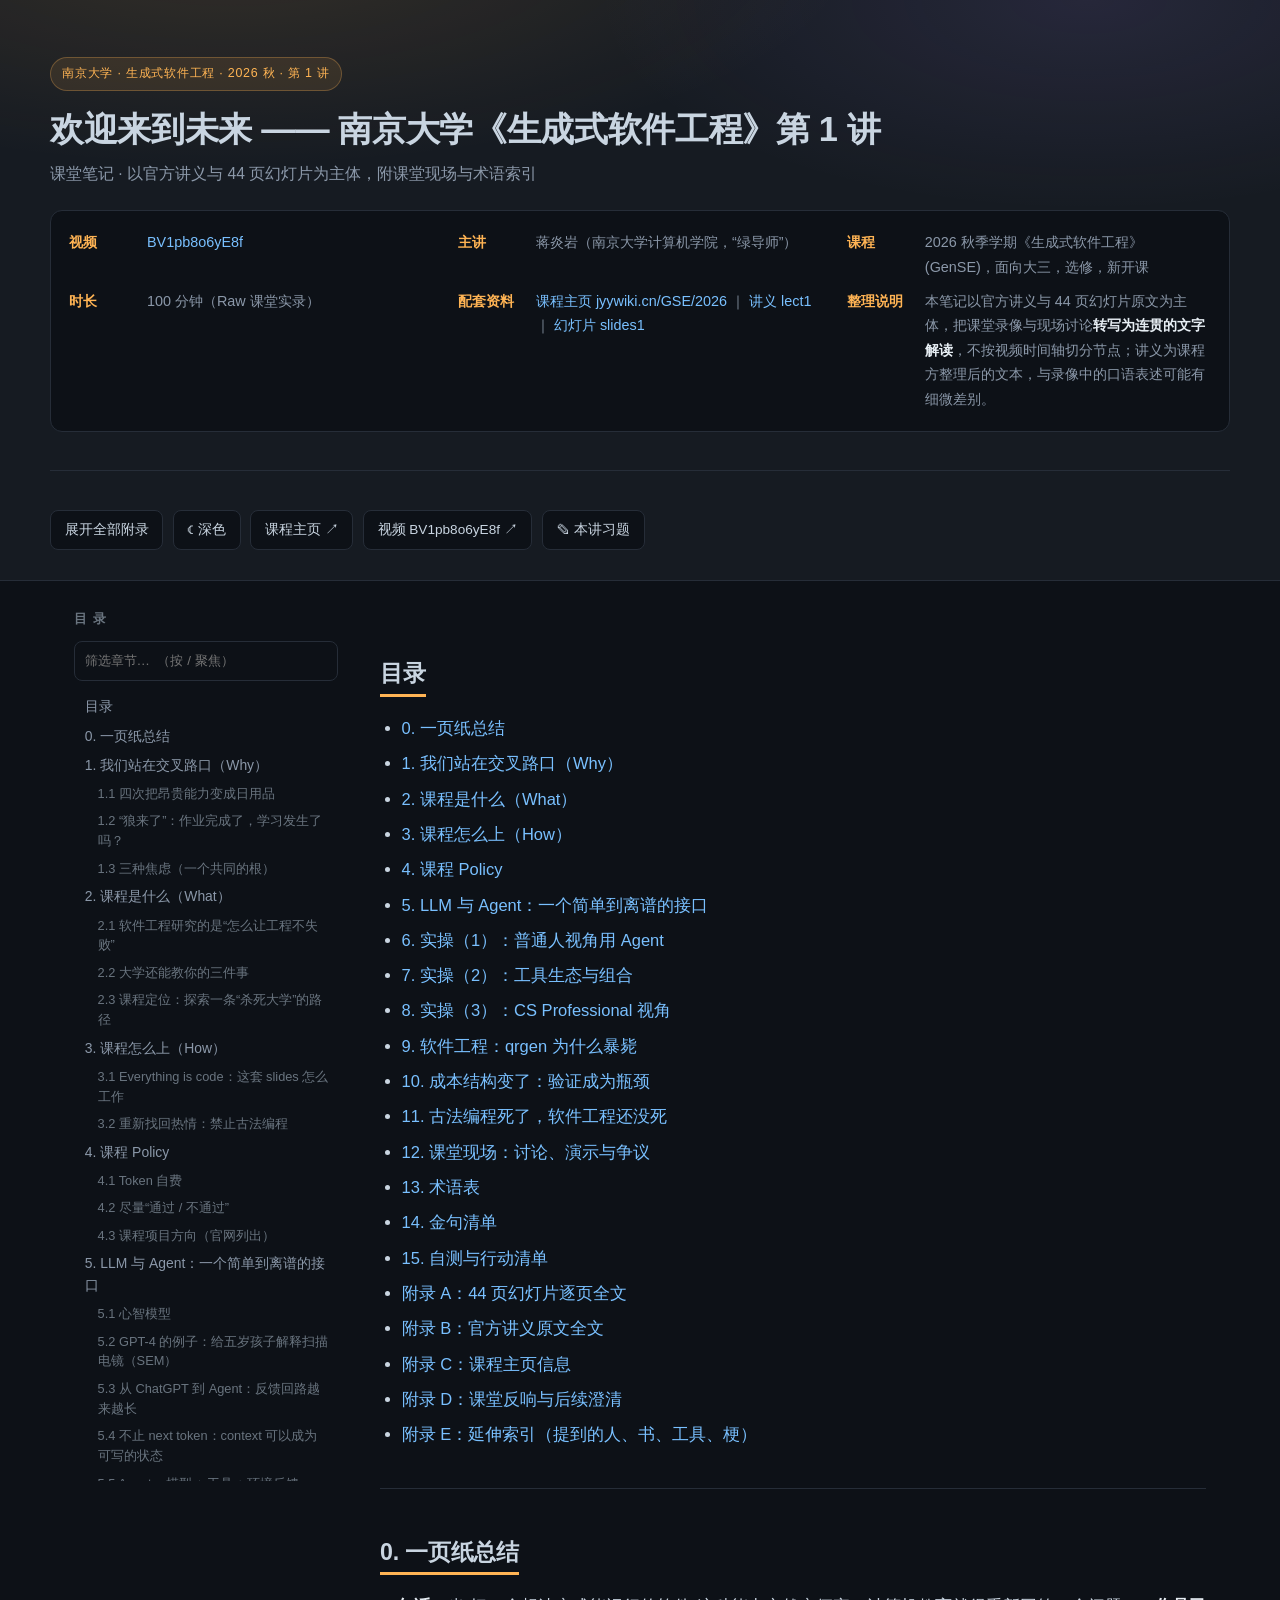
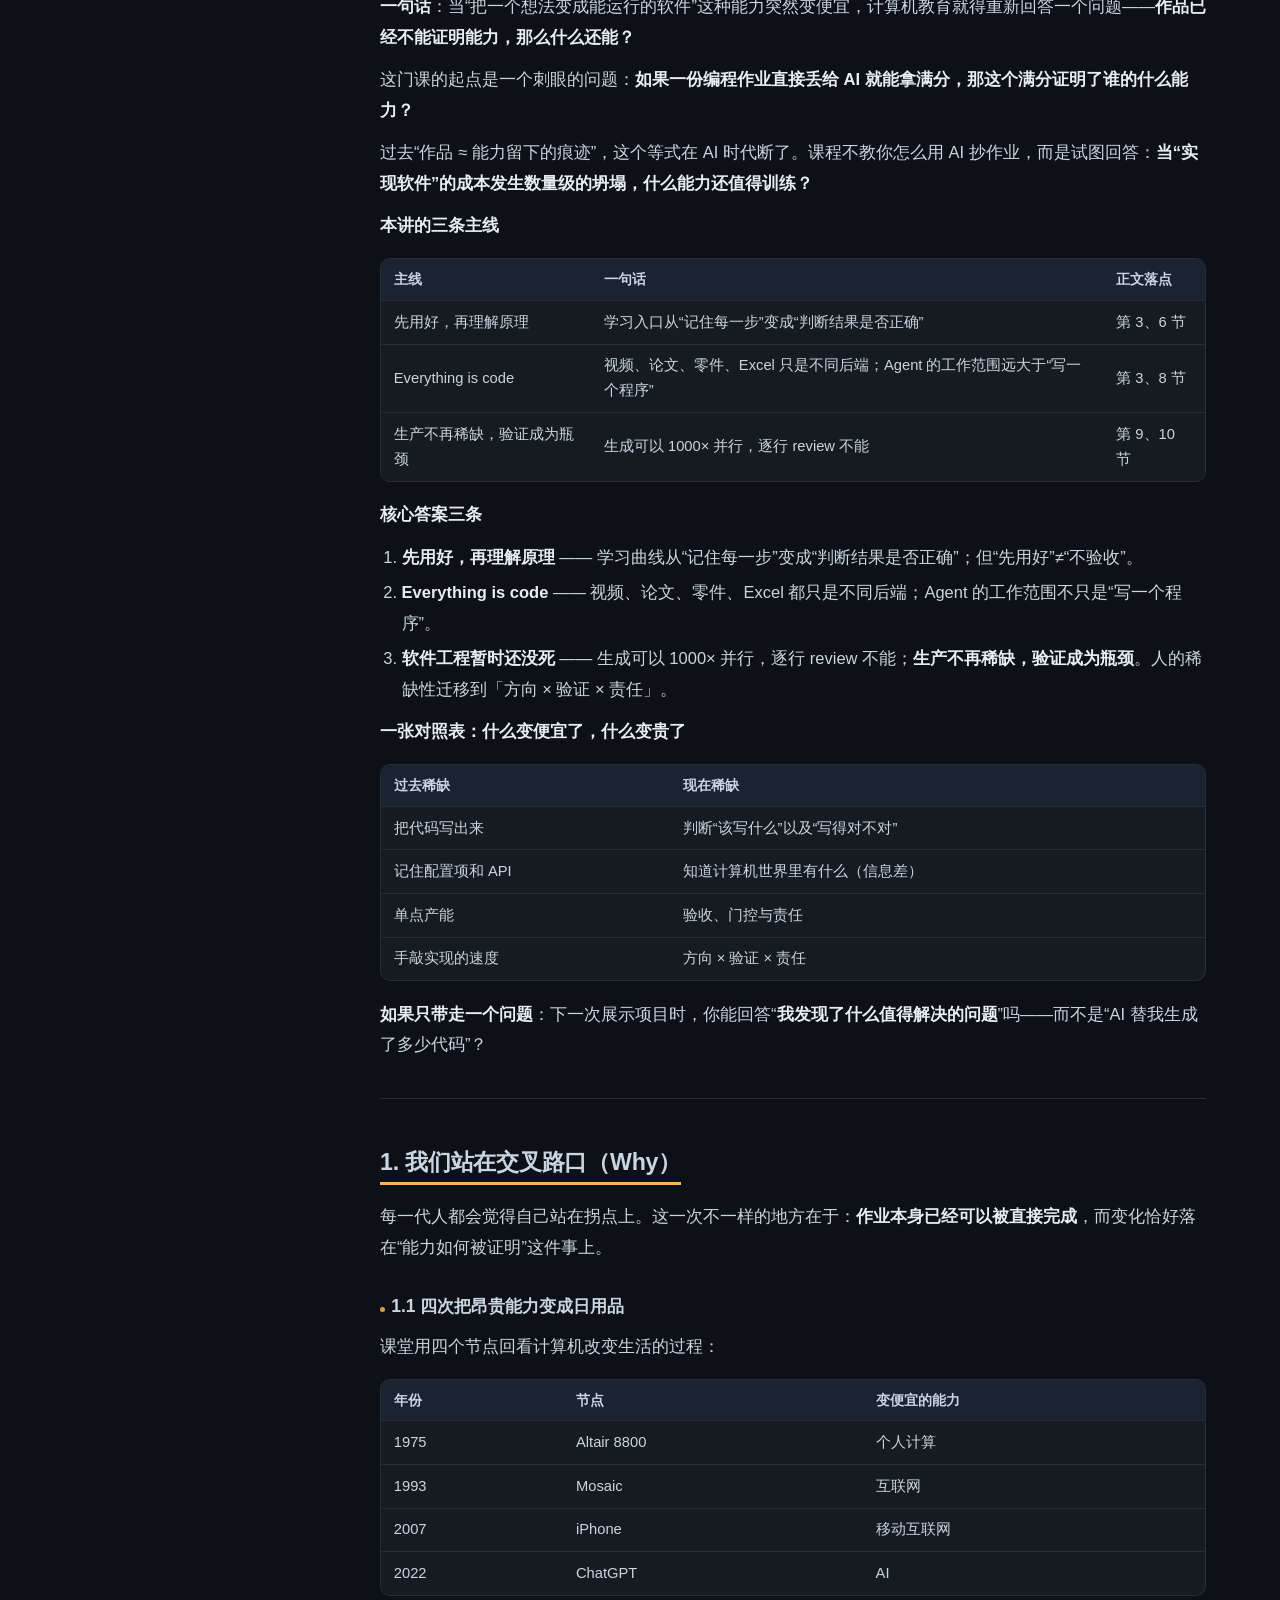
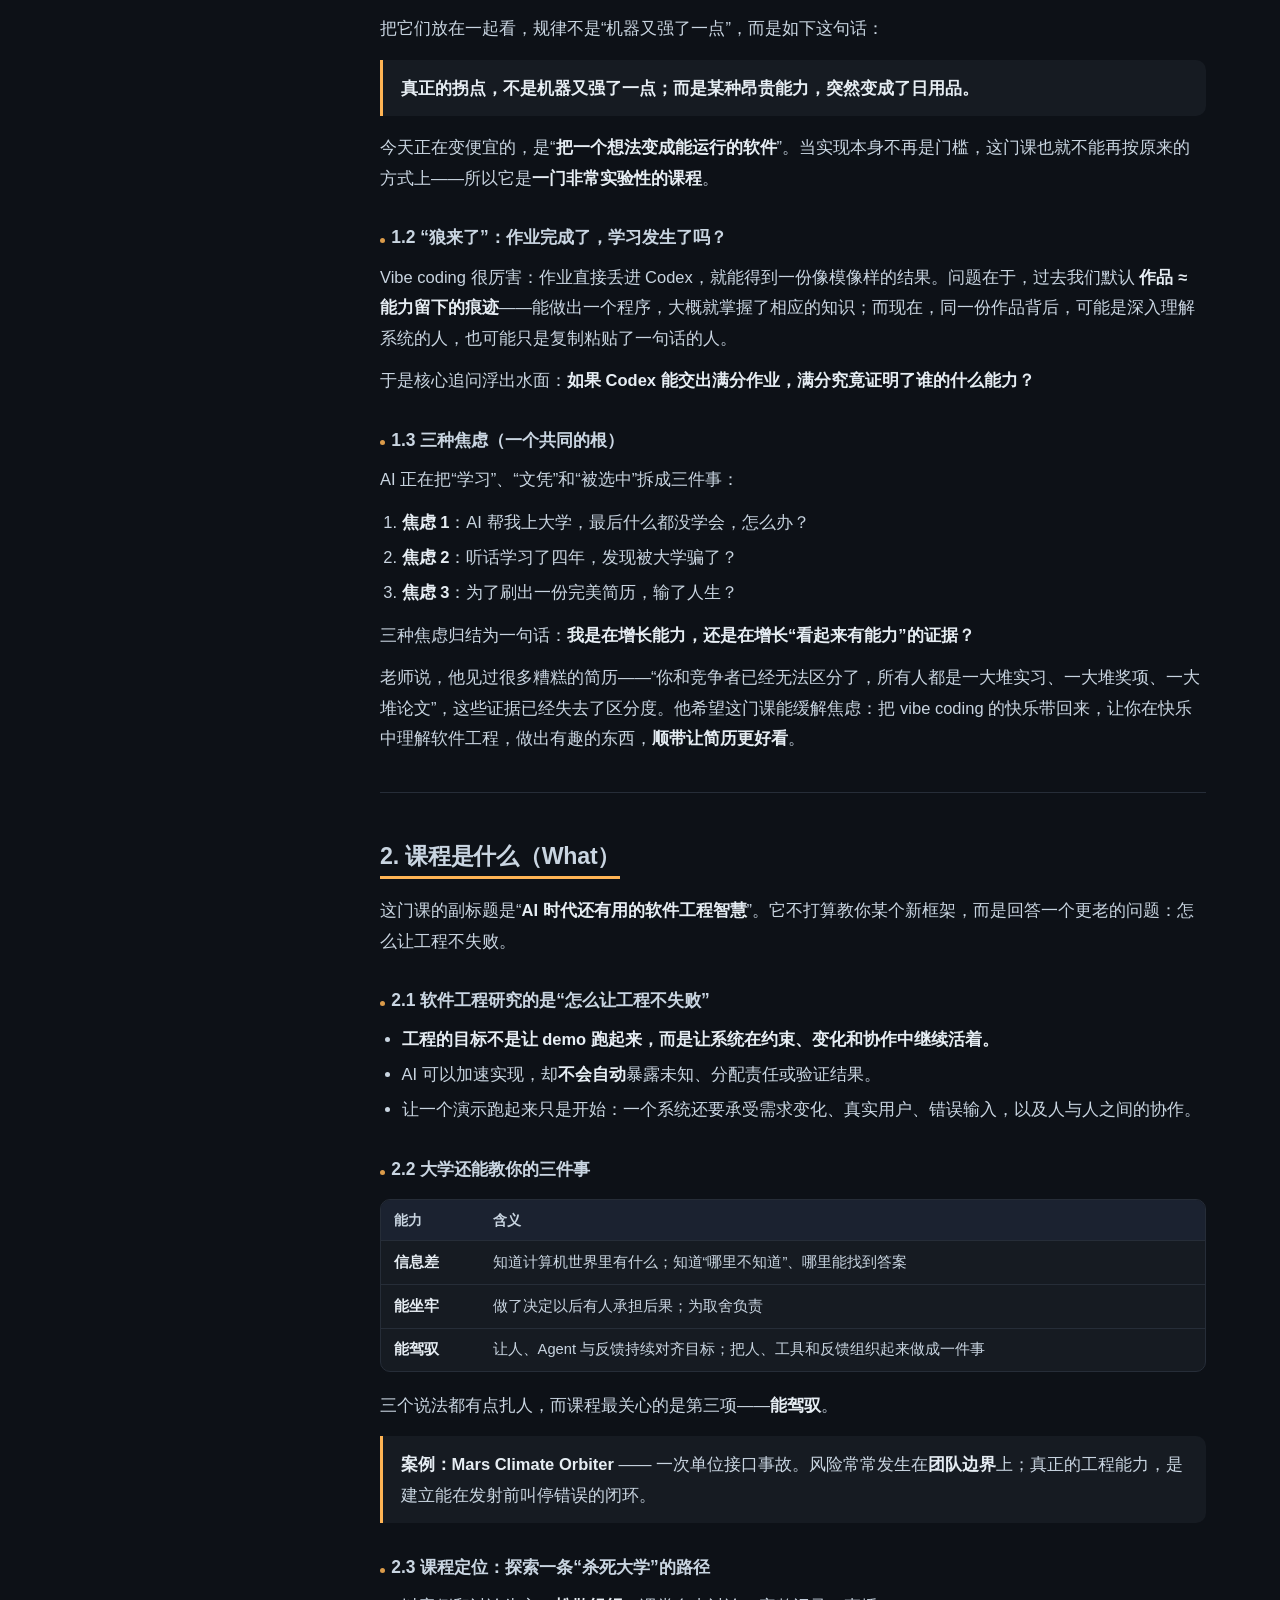
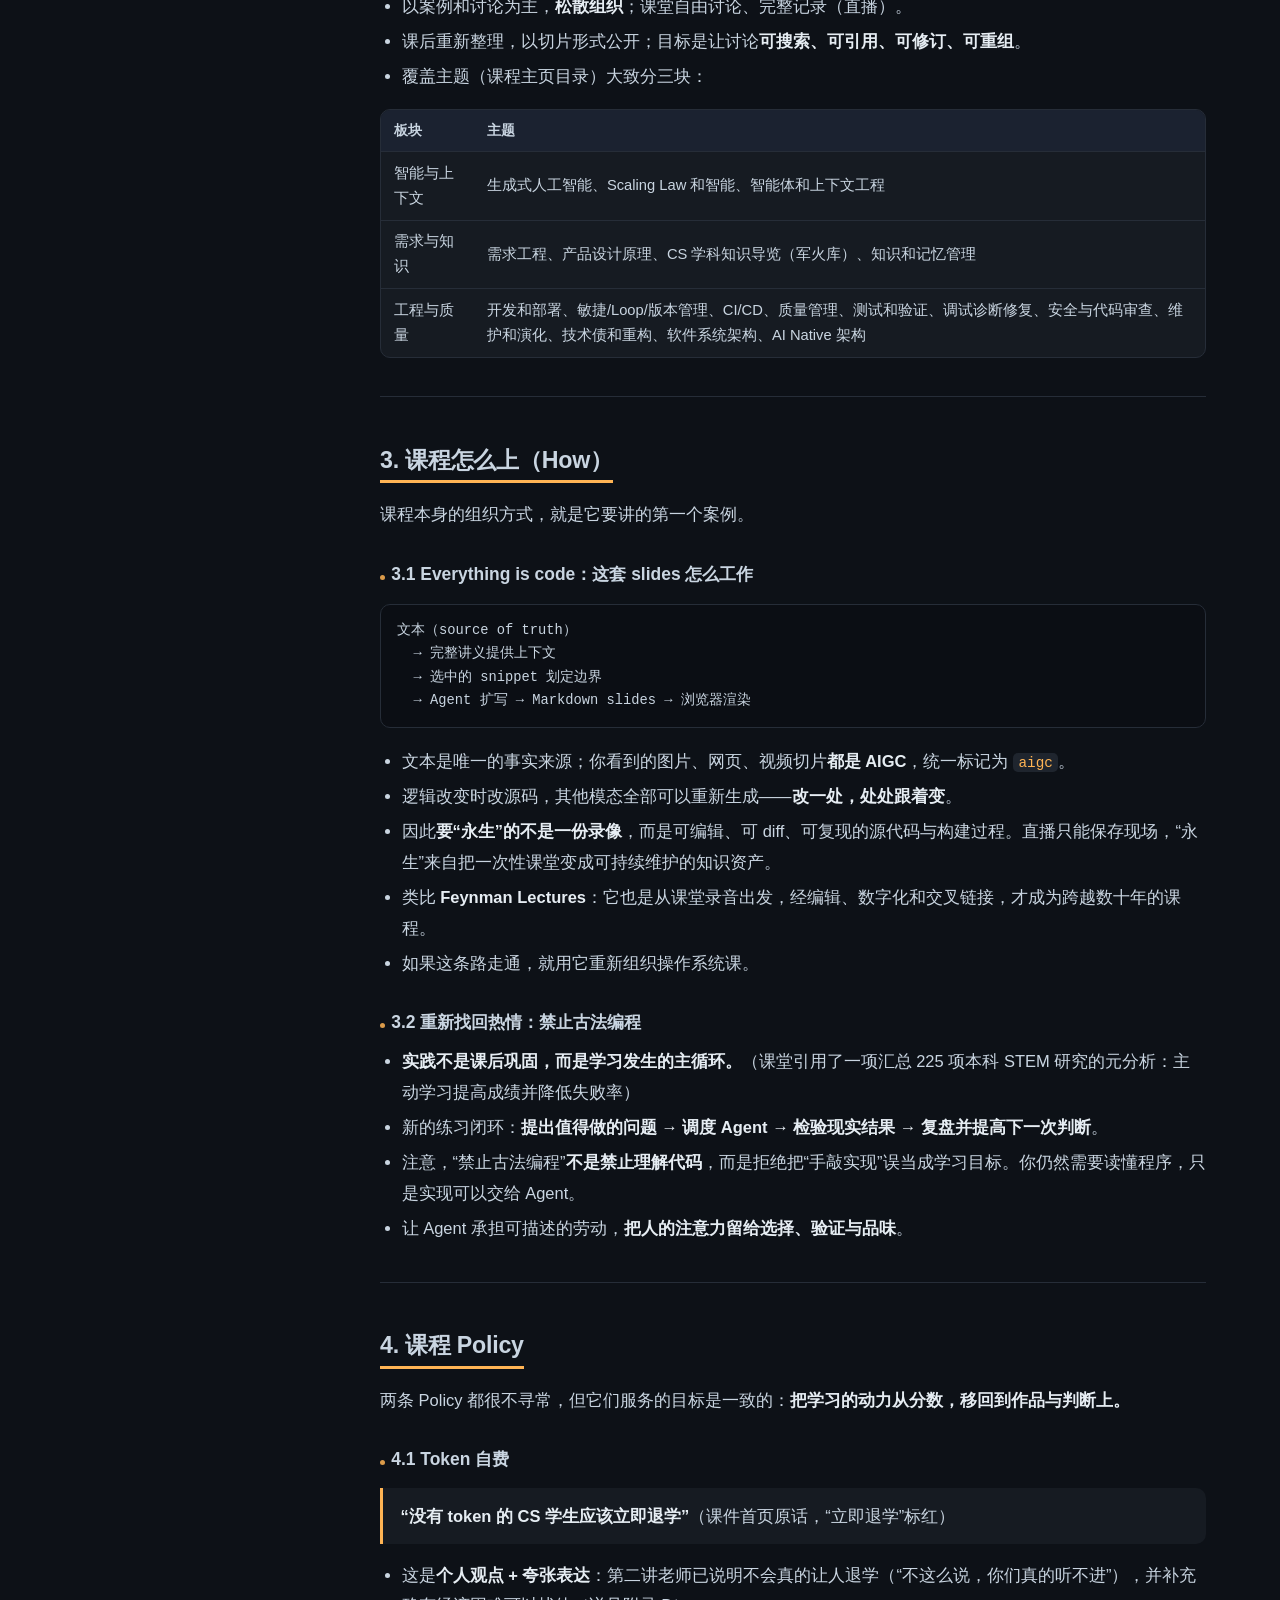
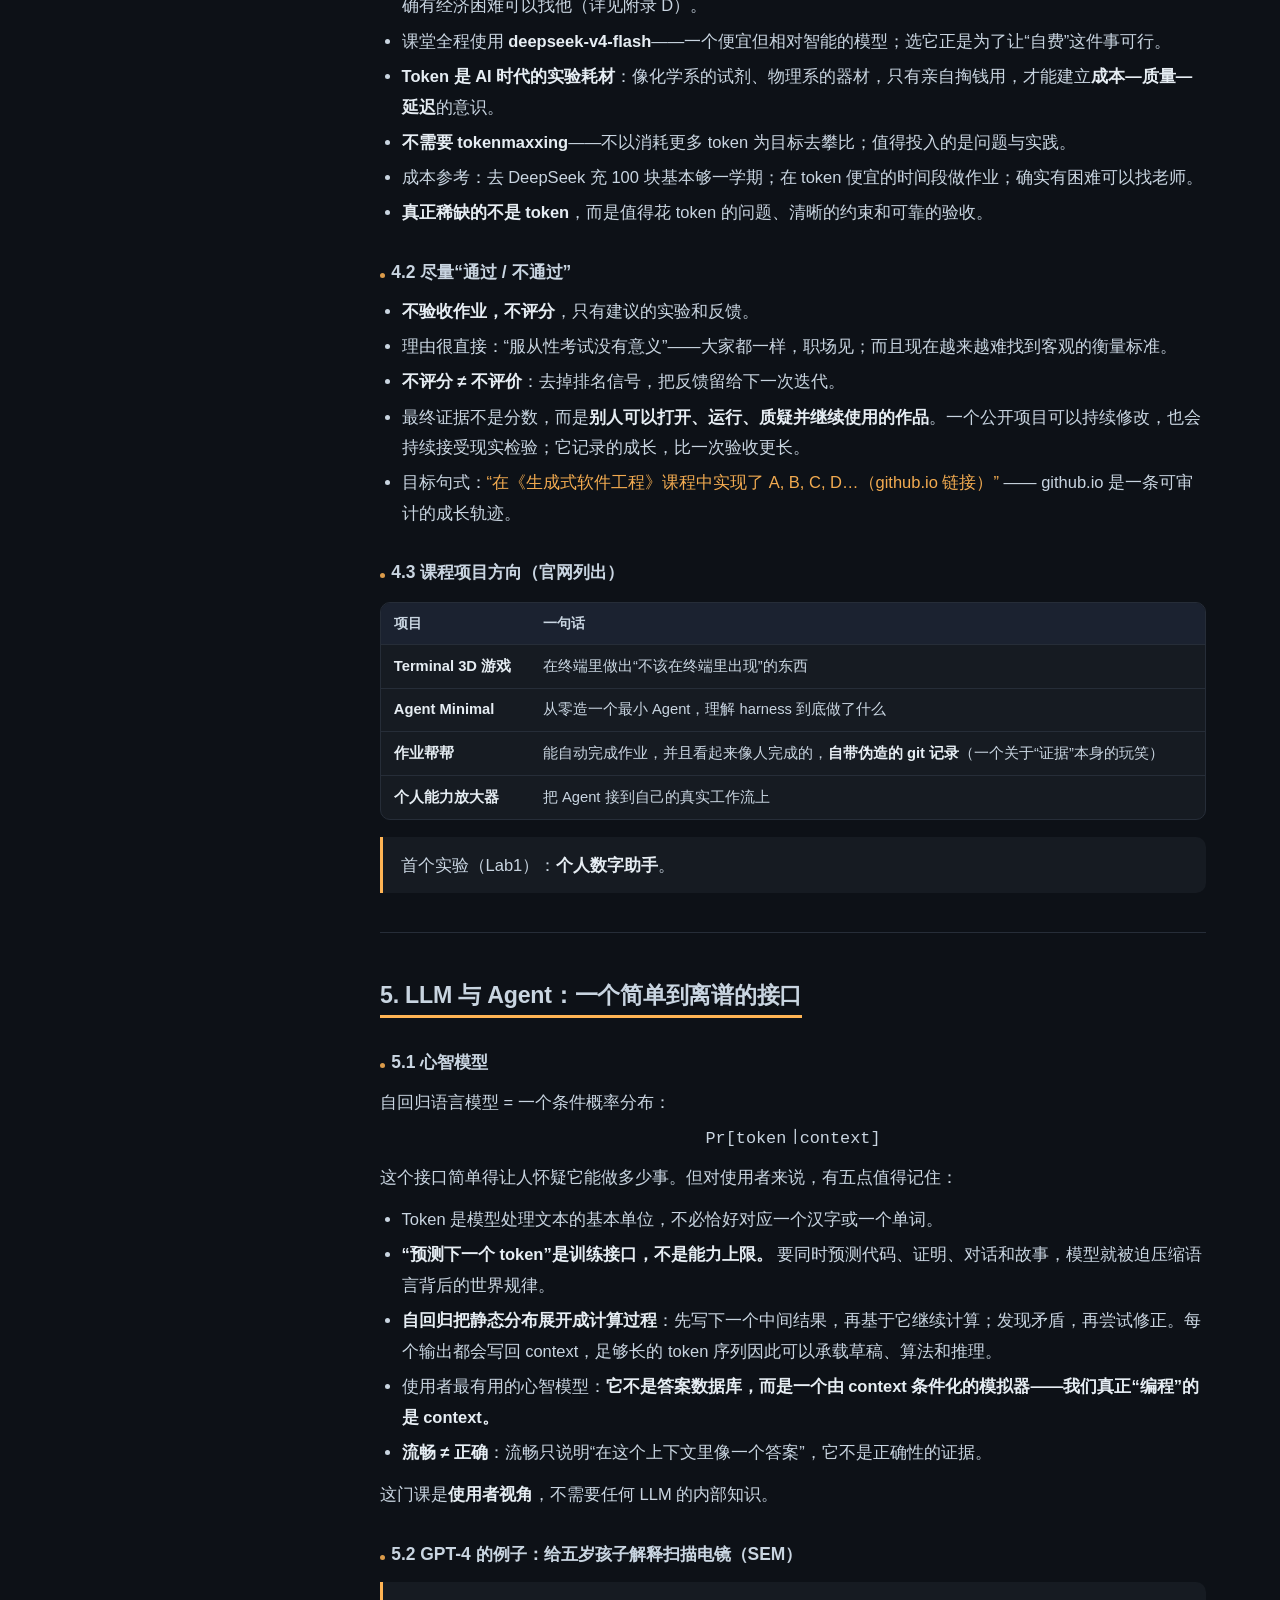
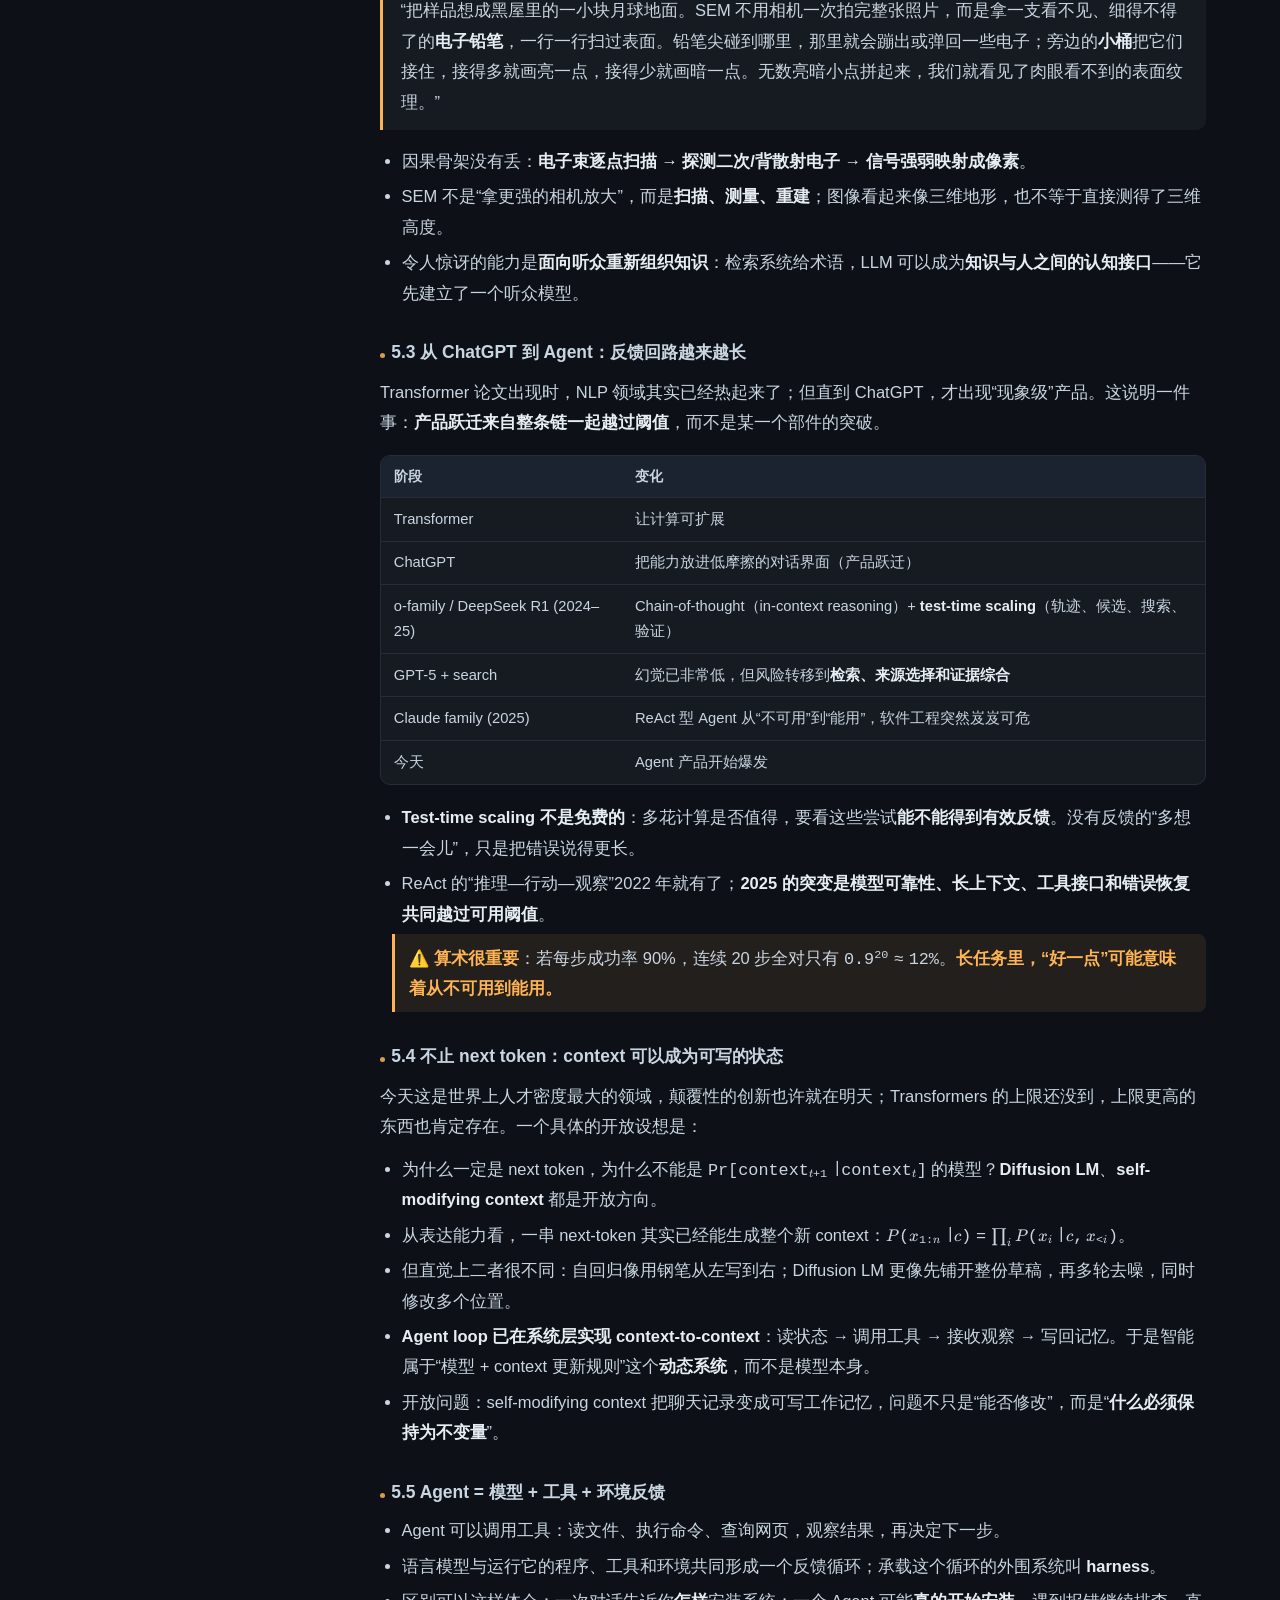
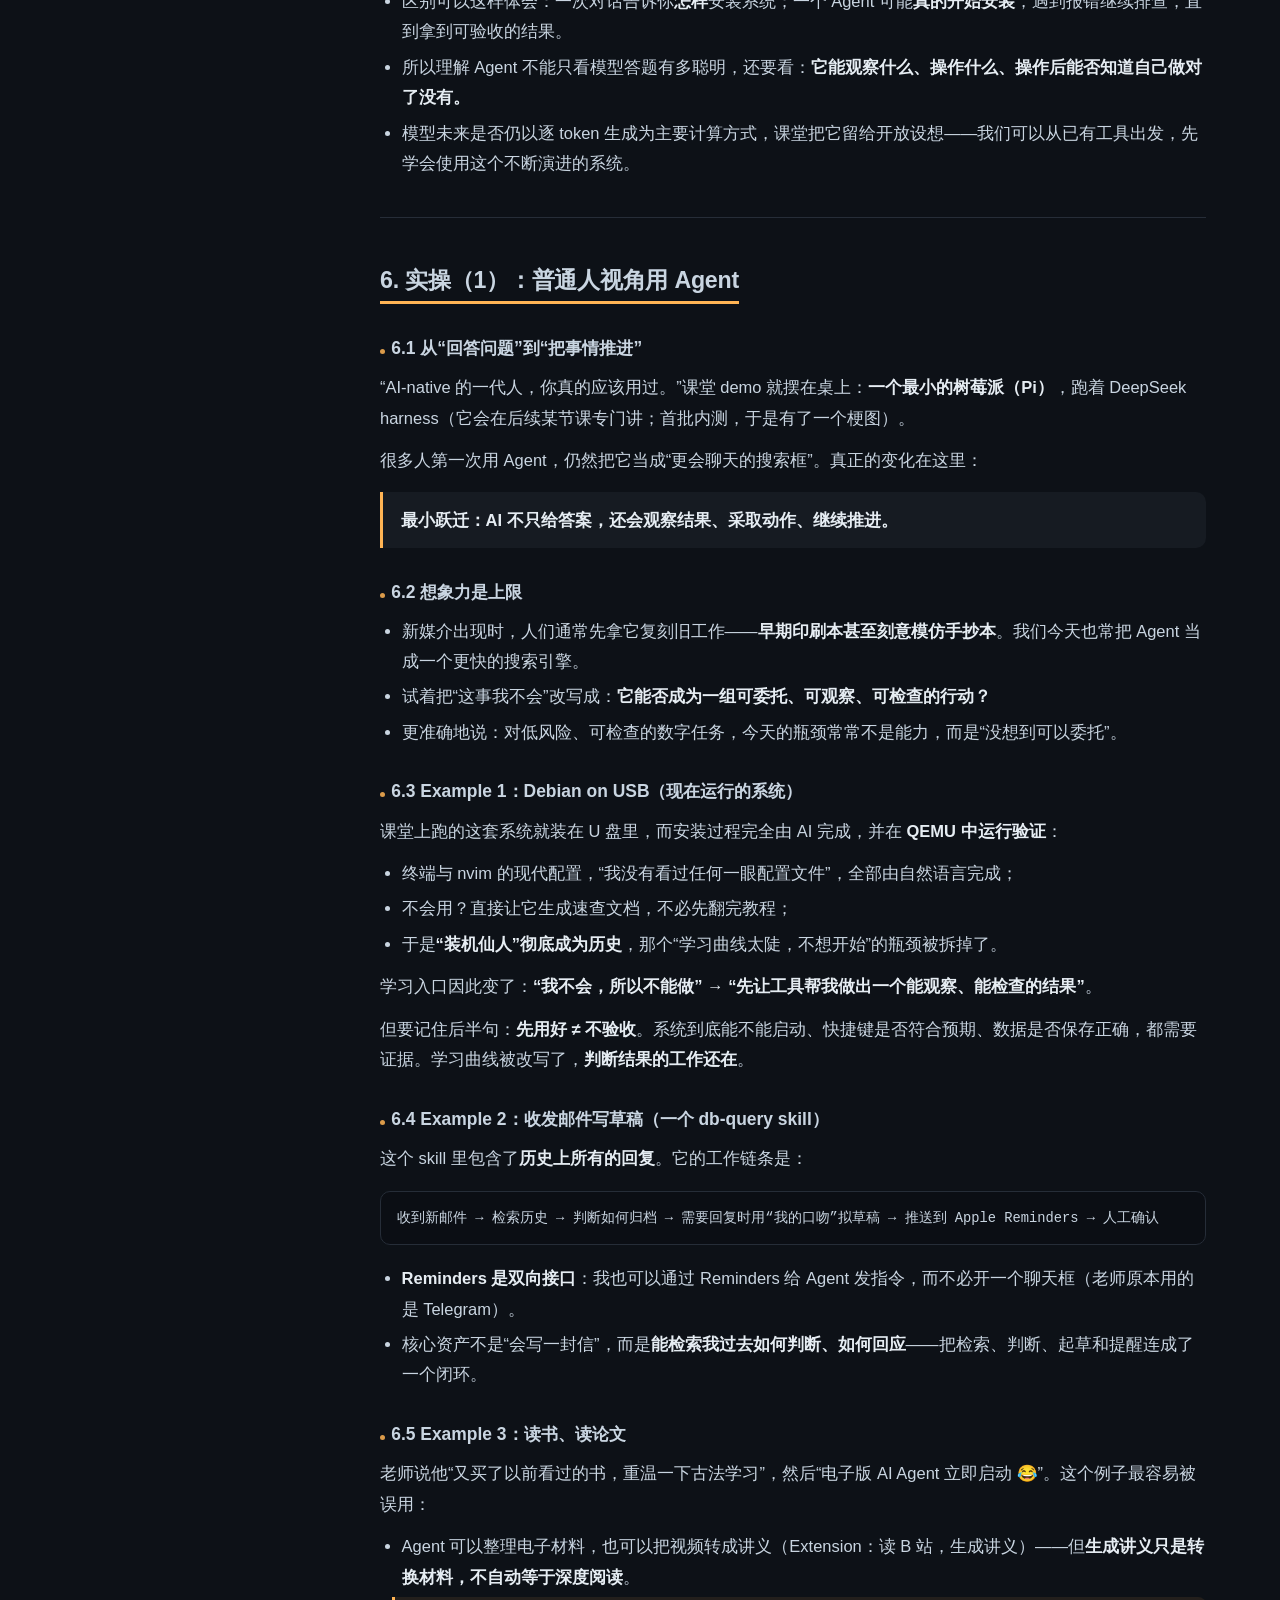
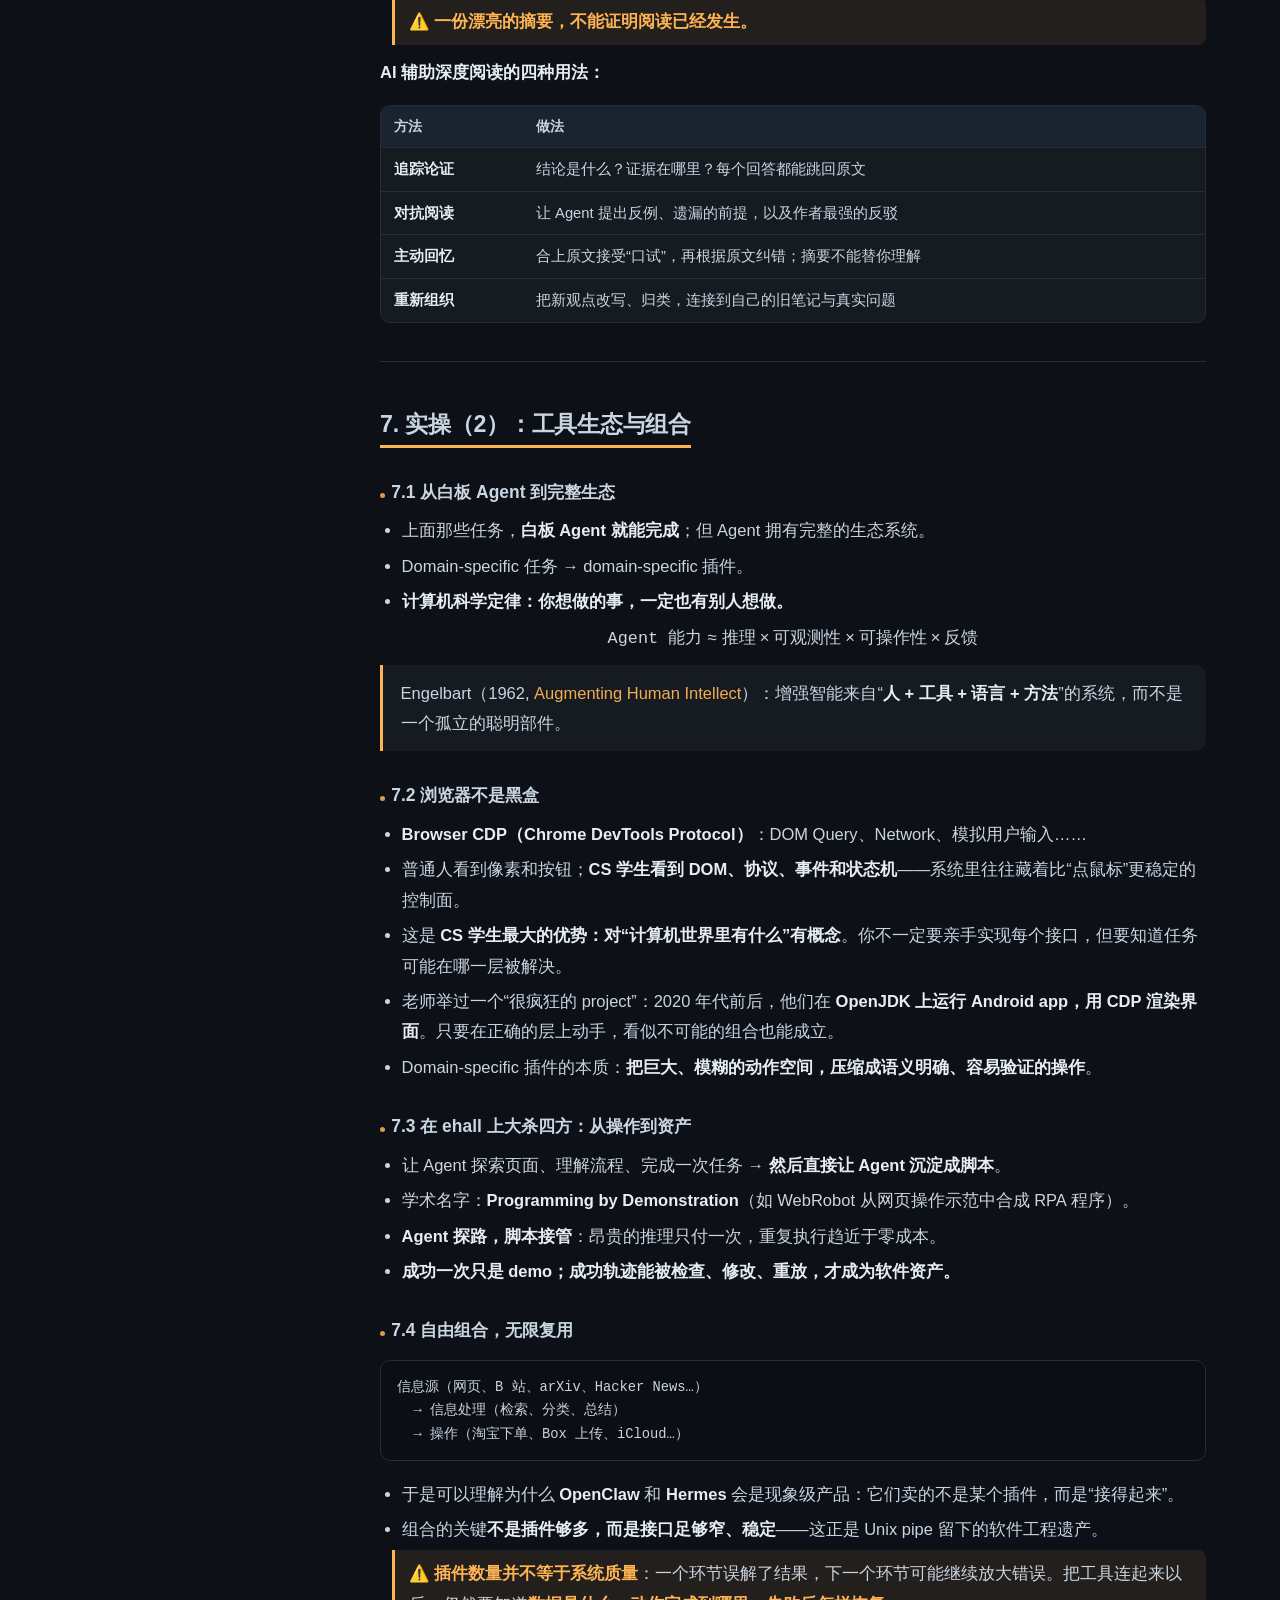
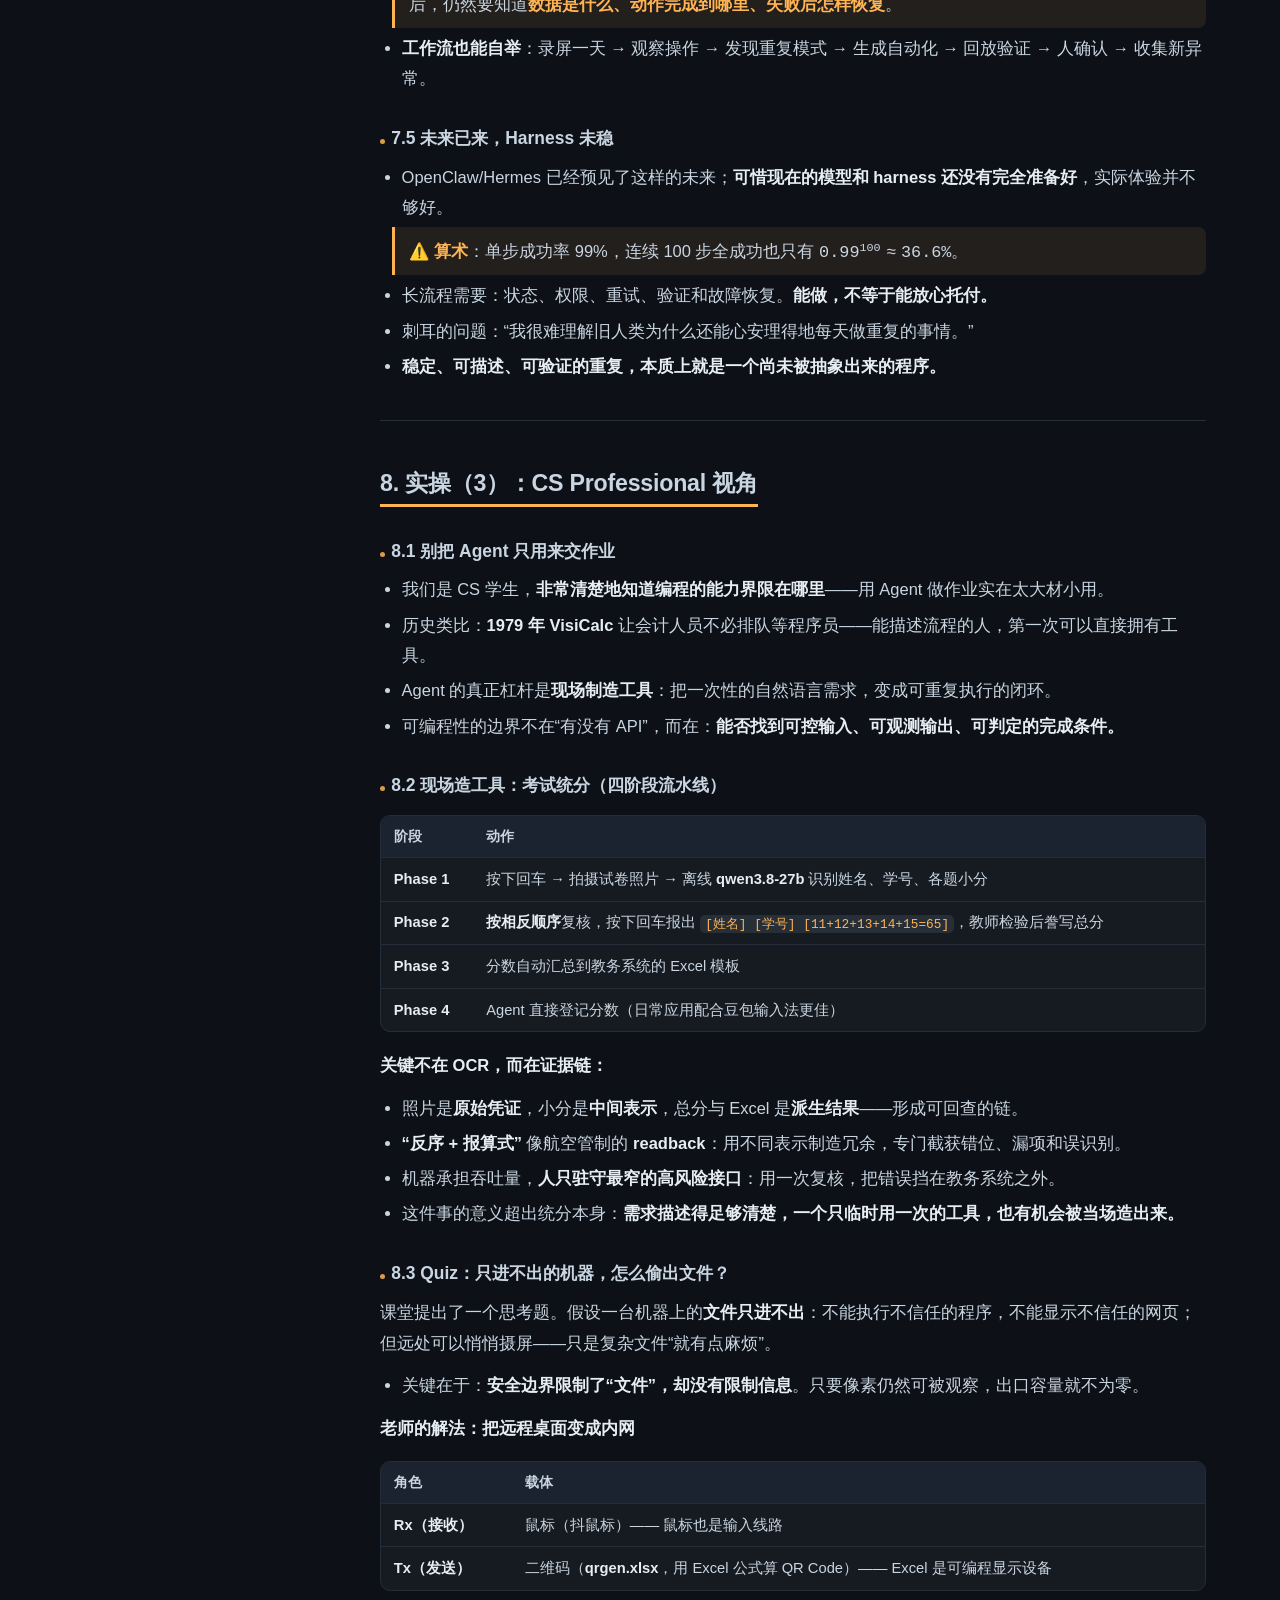
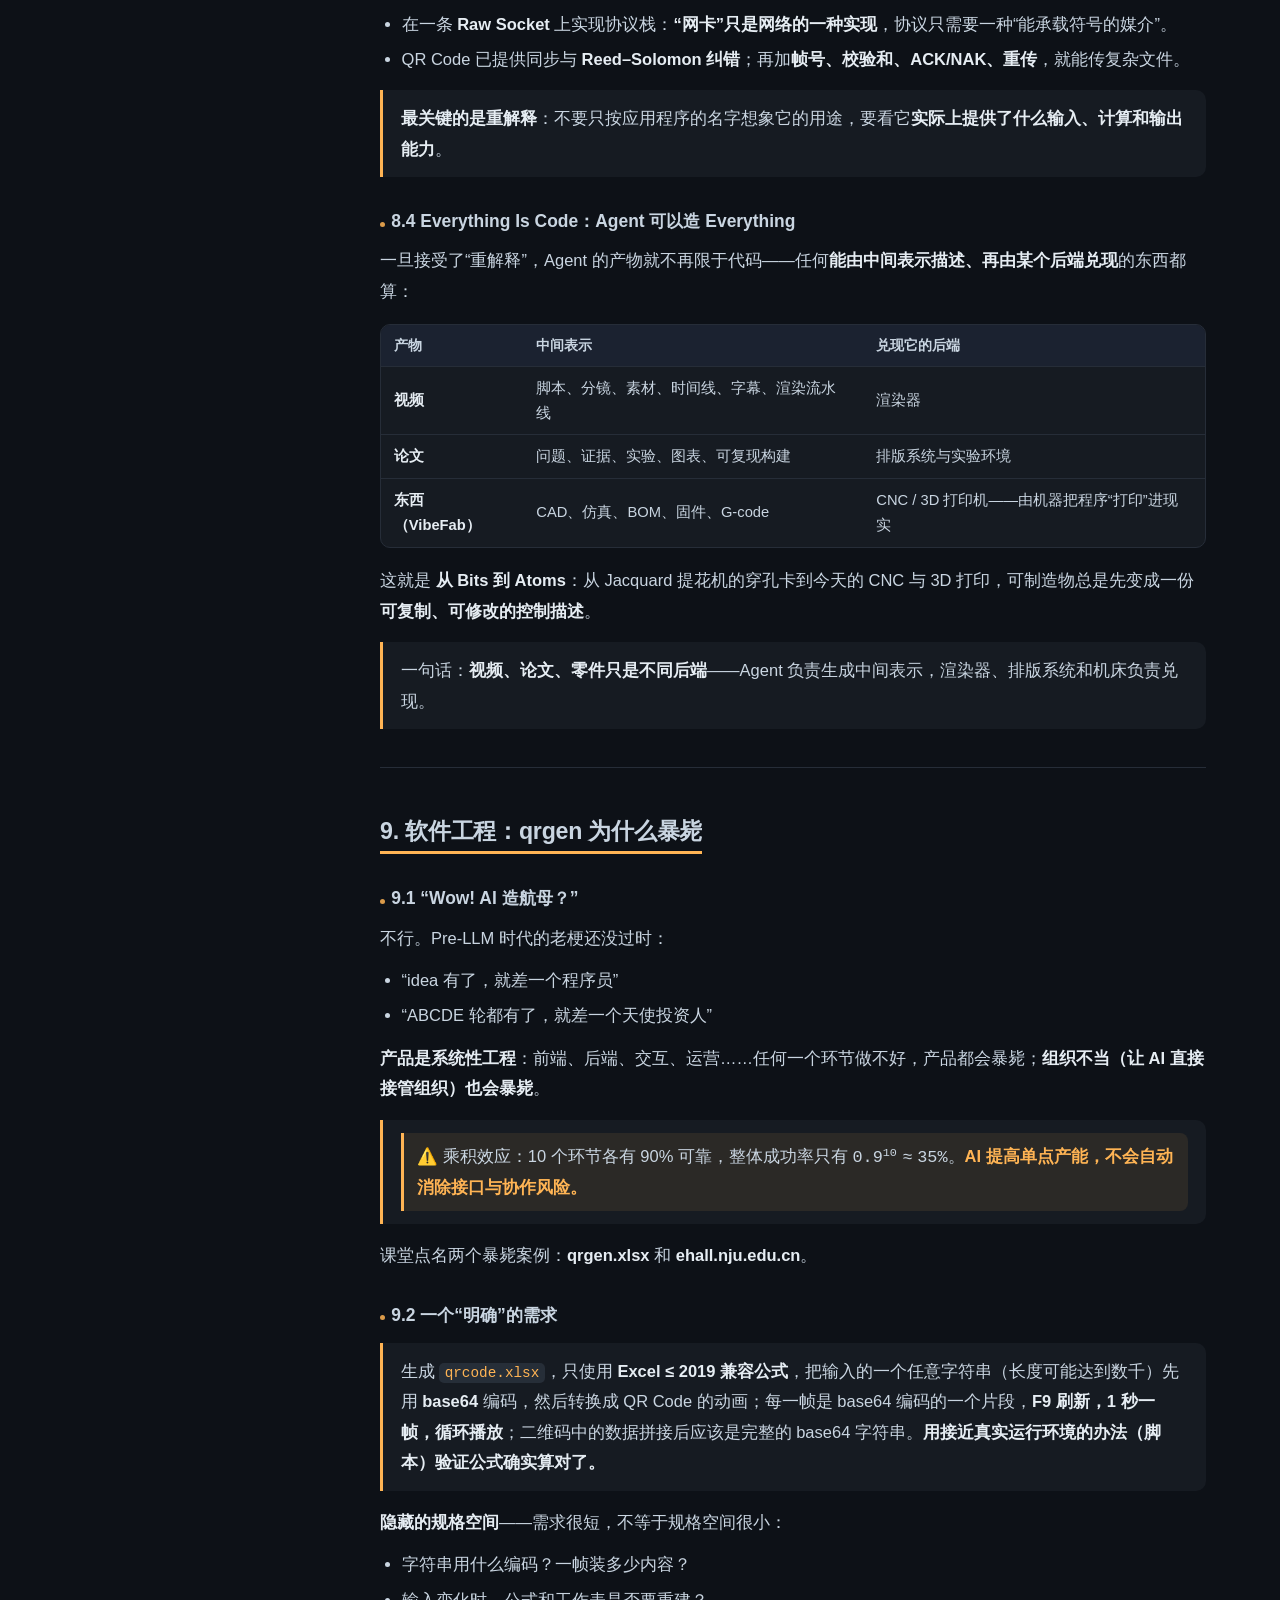
==== commit d1992f9a: "Update NJU-生成式软件工程-第01讲-欢迎来到未来.html" ====
--- a/NJU-生成式软件工程-第01讲-欢迎来到未来.html
+++ b/NJU-生成式软件工程-第01讲-欢迎来到未来.html
@@ -237,6 +237,7 @@
   <button class="btn" id="theme">☾ 深色</button>
   <a class="btn" href="https://jyywiki.cn/GSE/2026/" target="_blank" rel="noopener">课程主页 ↗</a>
   <a class="btn" href="https://www.bilibili.com/video/BV1pb8o6yE8f" target="_blank" rel="noopener">视频 BV1pb8o6yE8f ↗</a>
+  <a class="btn" href="./NJU-生成式软件工程-第01讲-习题.html">✎ 本讲习题</a>
 </div>
 </div></header>
 
@@ -596,6 +597,9 @@
 <ul><li class="task"><label><input type="checkbox"><span>注册并充值一个 LLM API（课程用 deepseek-v4-flash），亲手跑通一次调用，记录<strong>花了多少钱、拿到什么质量</strong>。</span></label></li><li class="task"><label><input type="checkbox"><span>挑一件日常重复的数字任务，第一次让 Agent 探路，成功后再让它沉淀成可重放的脚本。</span></label></li><li class="task"><label><input type="checkbox"><span>用“追踪论证 / 对抗阅读 / 主动回忆 / 重新组织”四步法读一篇论文。</span></label></li><li class="task"><label><input type="checkbox"><span>建一个 github.io 页面，作为本学期作品的可审计轨迹。</span></label></li></ul>
 <p><strong>最小实验（检验本讲的核心判断）</strong></p>
 <blockquote class="bq"><p>把同一个需求交给 Agent 两次：一次直接说“给我做出来”，一次先冻结 invariants、先写 oracle。<br>比较两版产物的<strong>改动局部性</strong>——改一个需求，哪一版只需要动一小块？</p></blockquote>
+<blockquote class="bq"><p><strong>✎ 配套习题：想检验自己是否真的理解了这一讲？</strong>请完成 <a href="./NJU-生成式软件工程-第01讲-习题.html"><strong>第 1 讲习题</strong></a>——
+6 道论述题 + 5 道解答题（共 100 分），附作答要点与参考答案，作答会自动保存在本机浏览器。<br>
+建议：先独立写完，再展开要点对照。</p></blockquote>
 <hr></section>
 <details class="appx"><summary><h2 id="附录-a44-页幻灯片逐页全文" class="anchor"><span class="ht">附录 A：44 页幻灯片逐页全文</span><a class="ha" href="#附录-a44-页幻灯片逐页全文" title="复制本节链接">#</a></h2><span class="tg"></span></summary><div class="appx-body"><blockquote class="bq bq-note"><p>逐页转录自 <a href="https://jyywiki.cn/GSE/2026/slides1.html" target="_blank" rel="noopener"><code>slides1.html</code></a>（页面的 <code>slides-data</code> JSON），保留原始公式与列表结构。<br>标记约定：<strong>※</strong> = 幻灯片上标注为 <code>aigc</code> 的补充批注（由 Agent 根据讲义扩写）；<strong>[图：…]</strong> = 页内插图。<br>幻灯片编号与课堂讲解顺序一致，可与正文各节对照阅读。</p></blockquote>
 <h4 id="slide-1" class="anchor"><span class="ht">Slide 1</span><a class="ha" href="#slide-1" title="复制本节链接">#</a></h4>
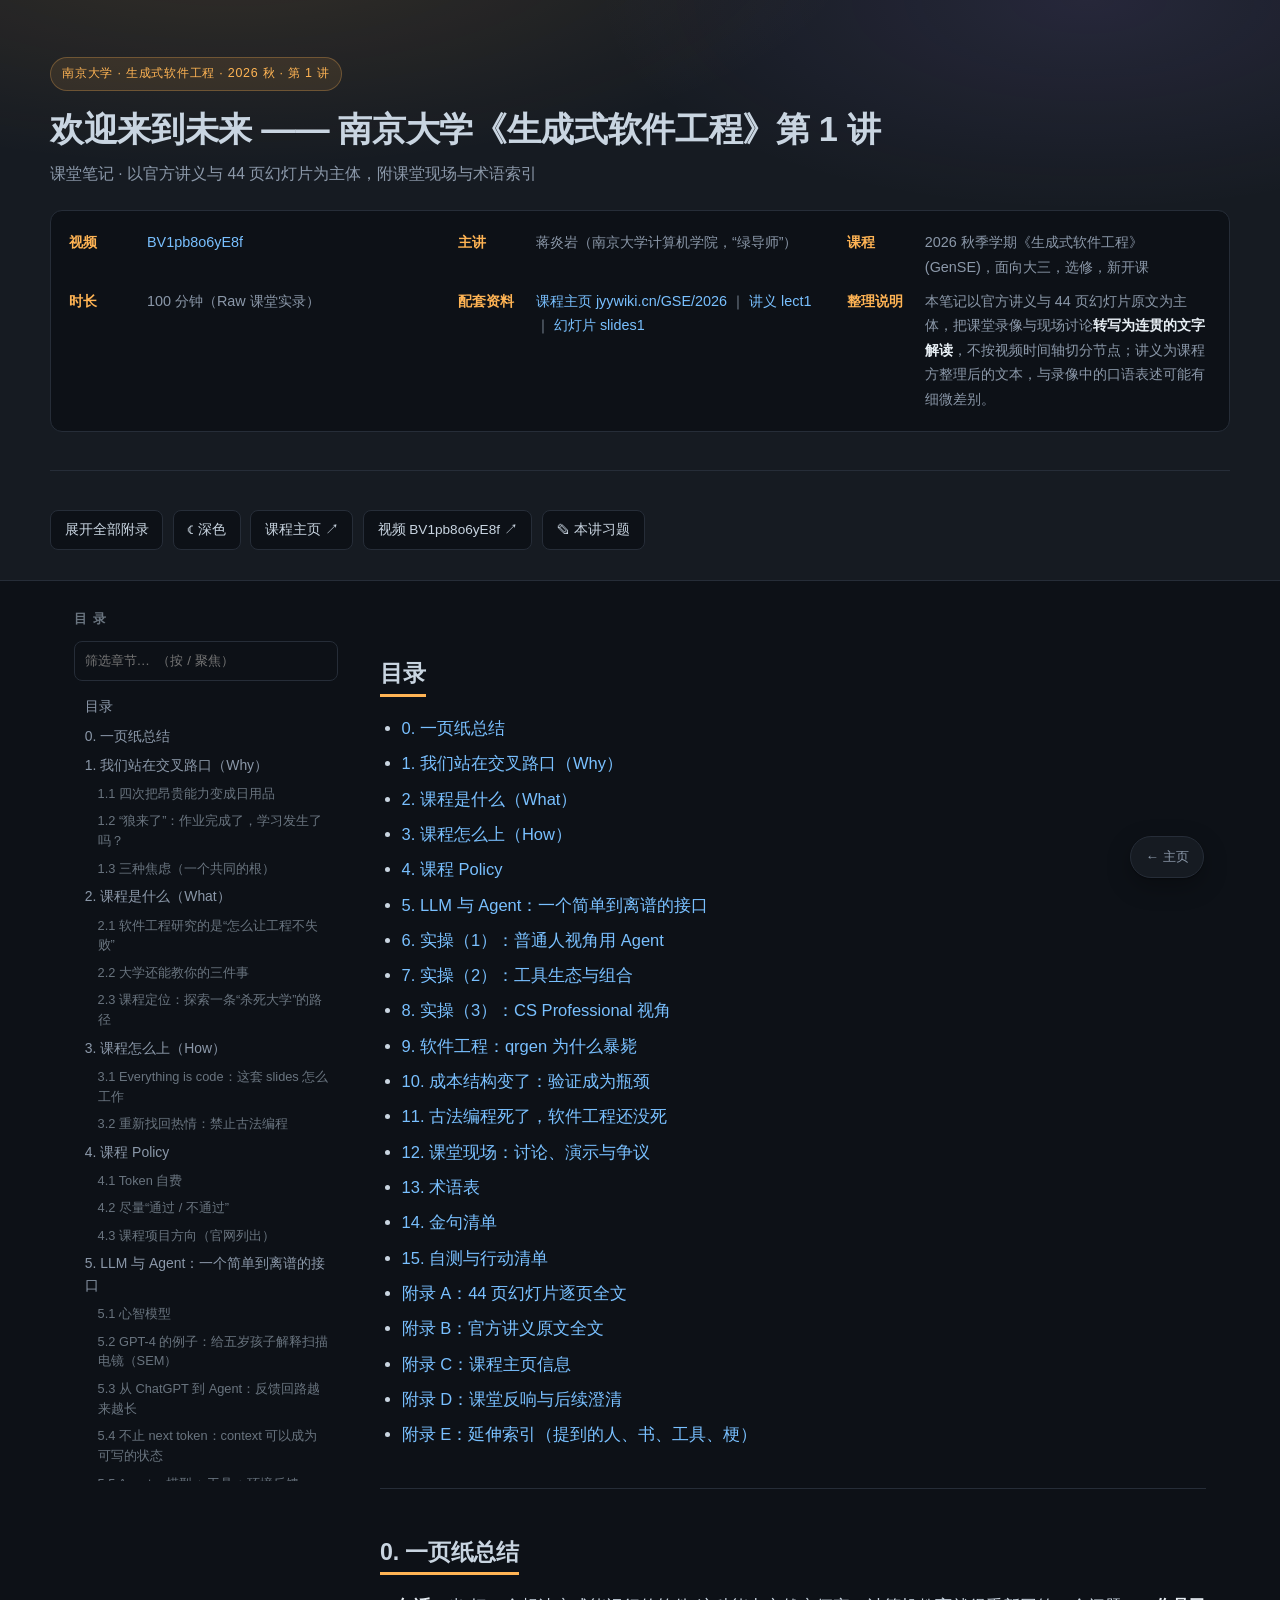
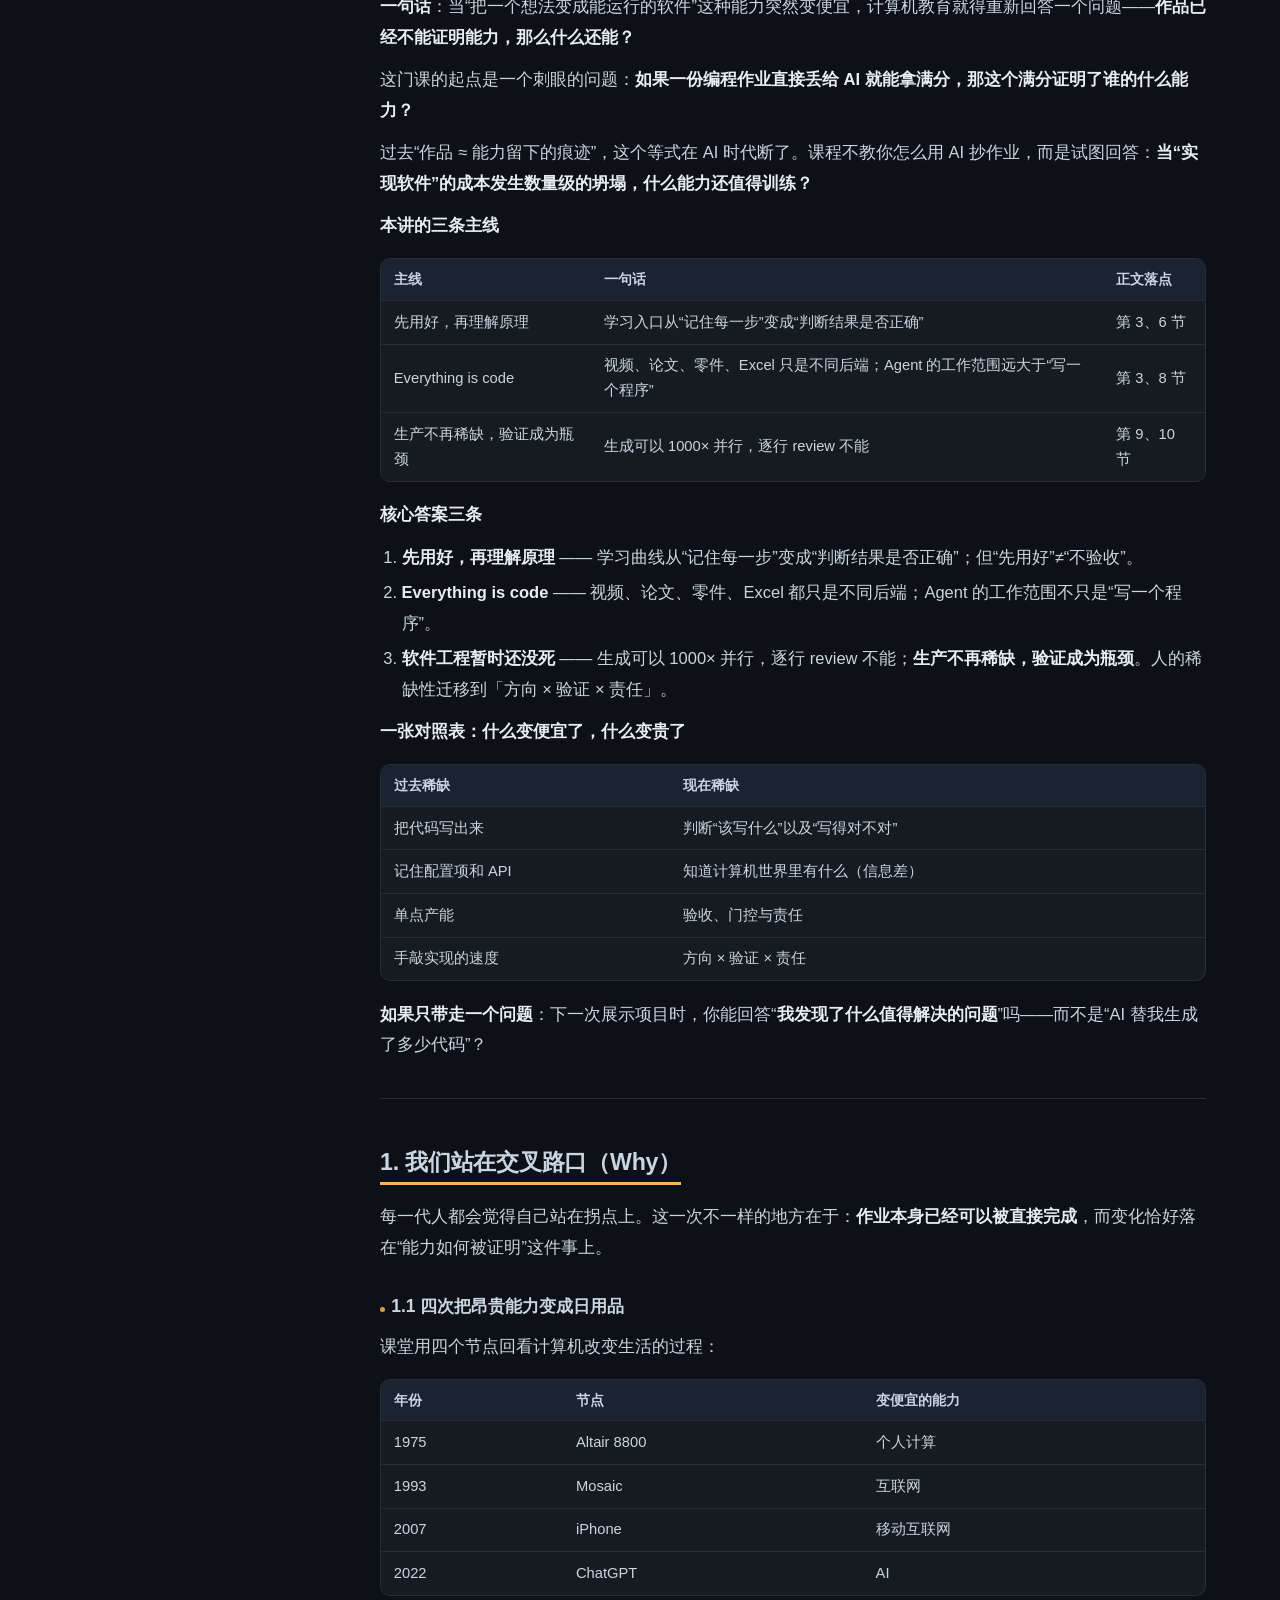
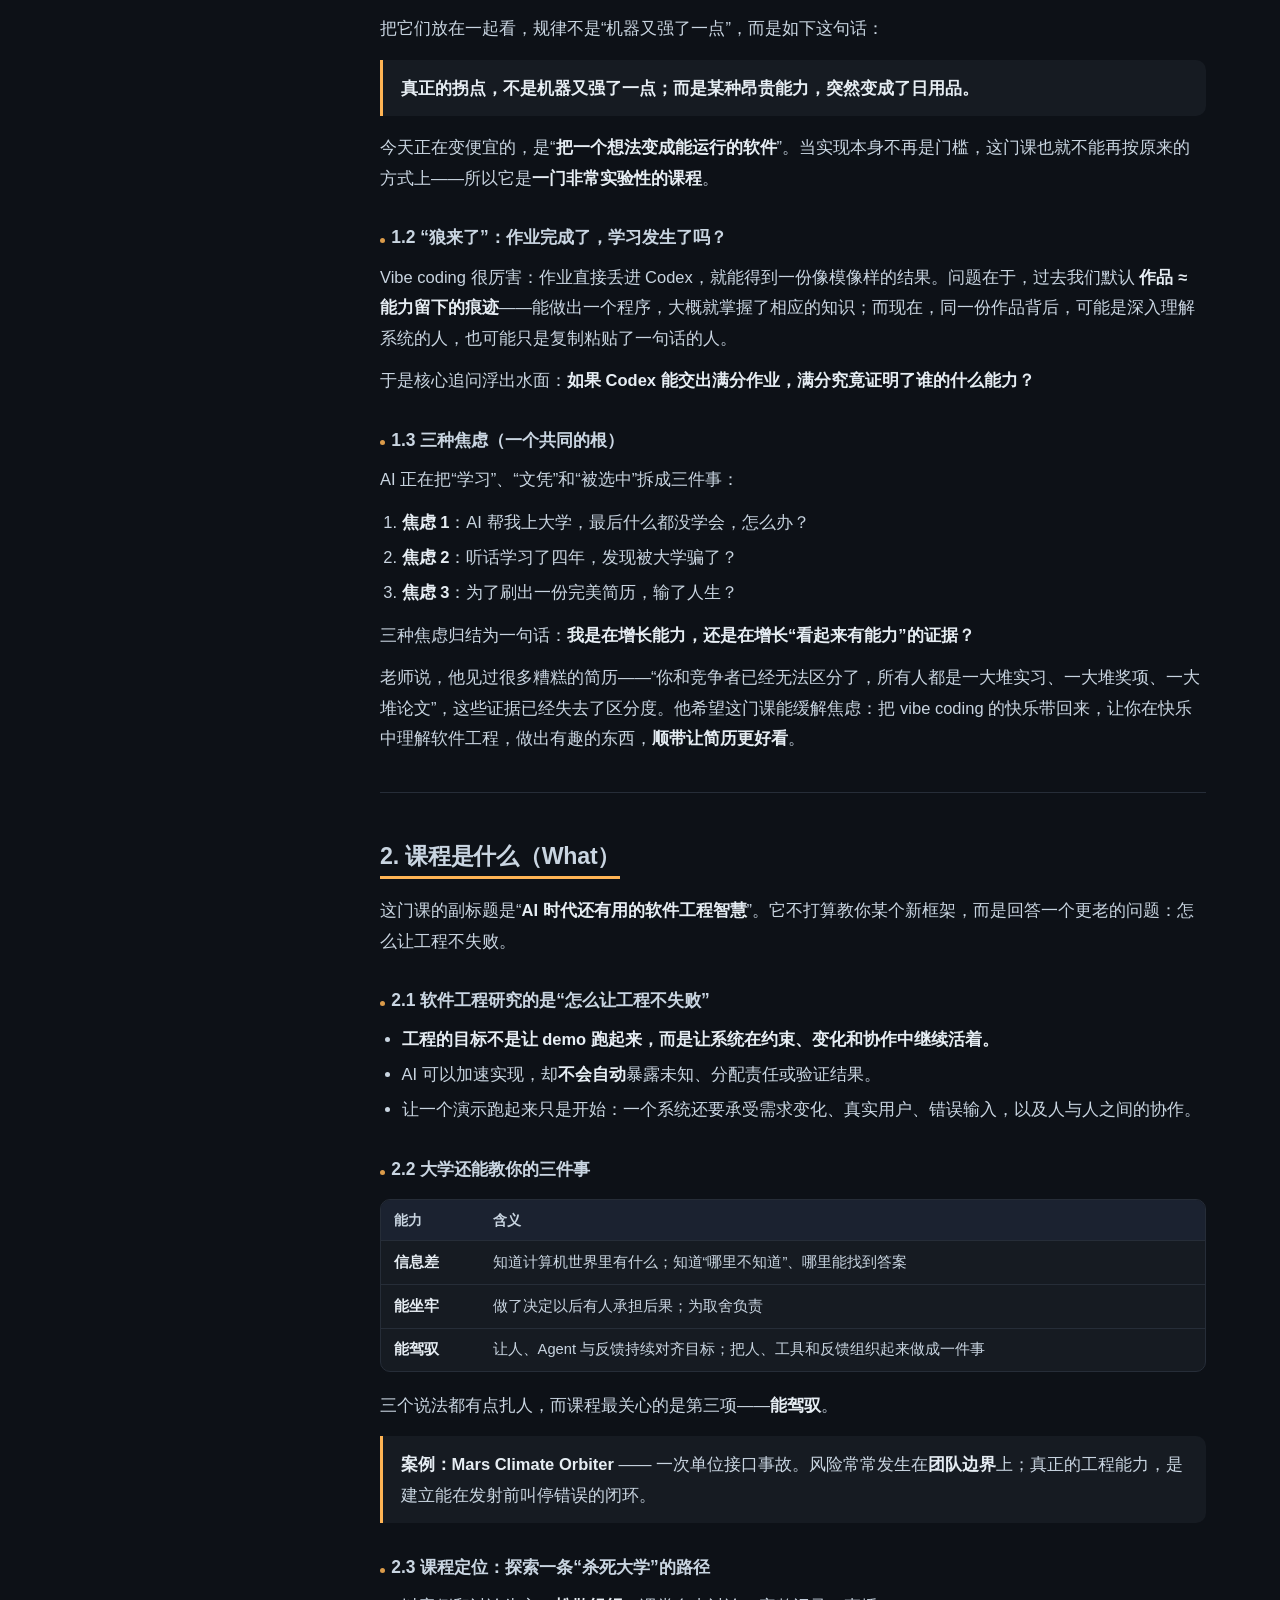
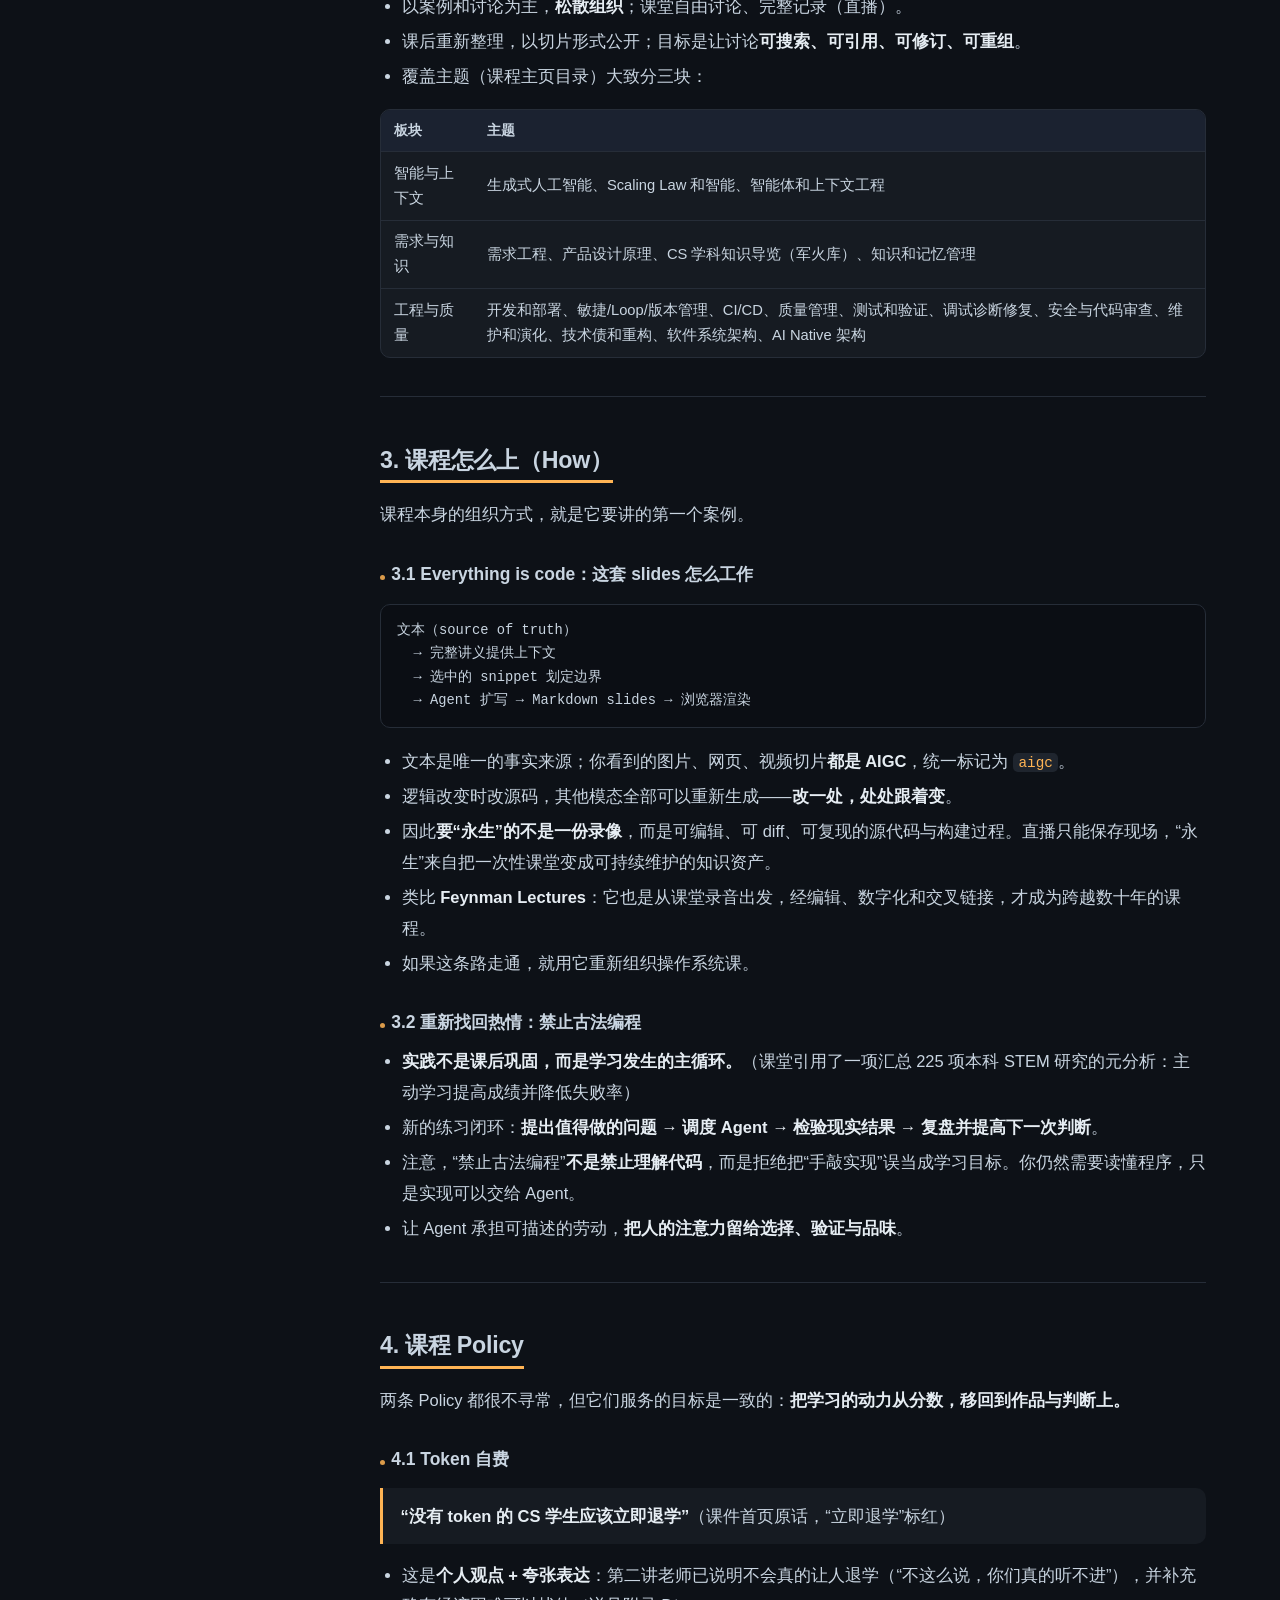
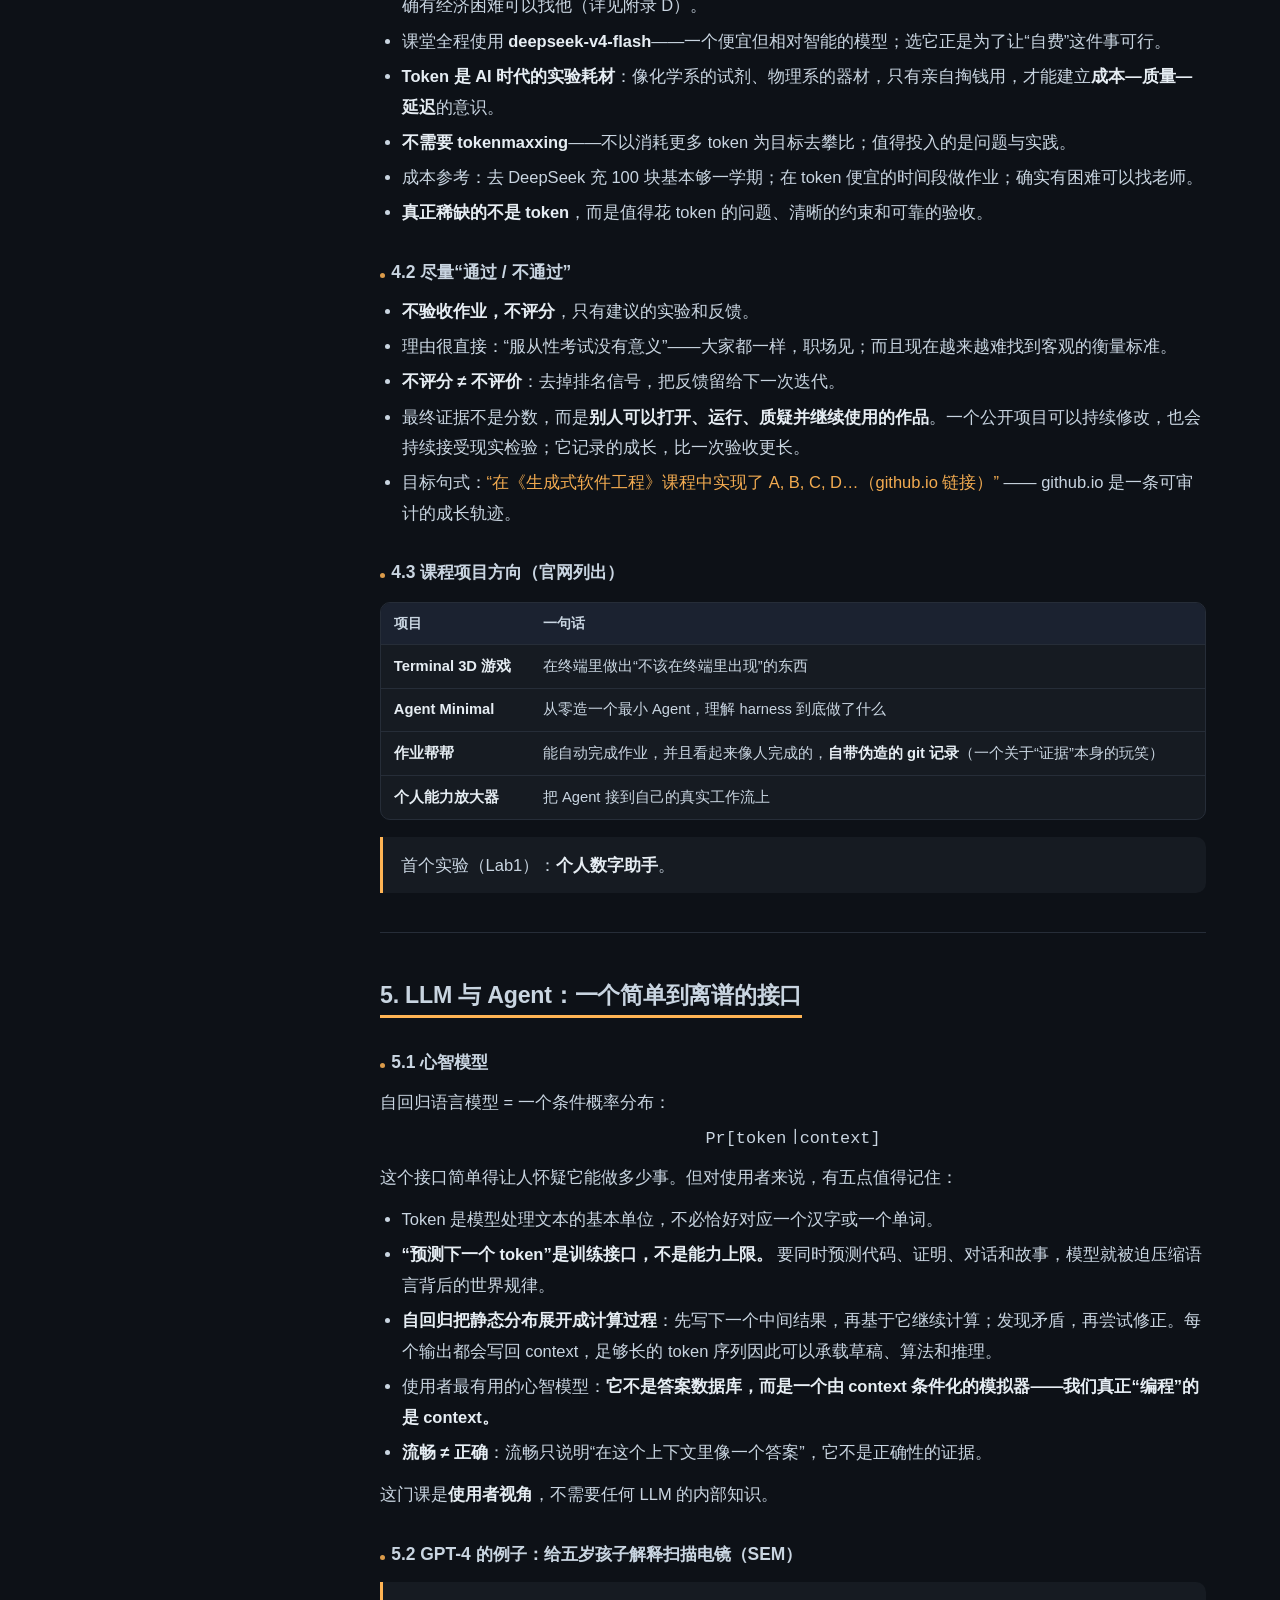
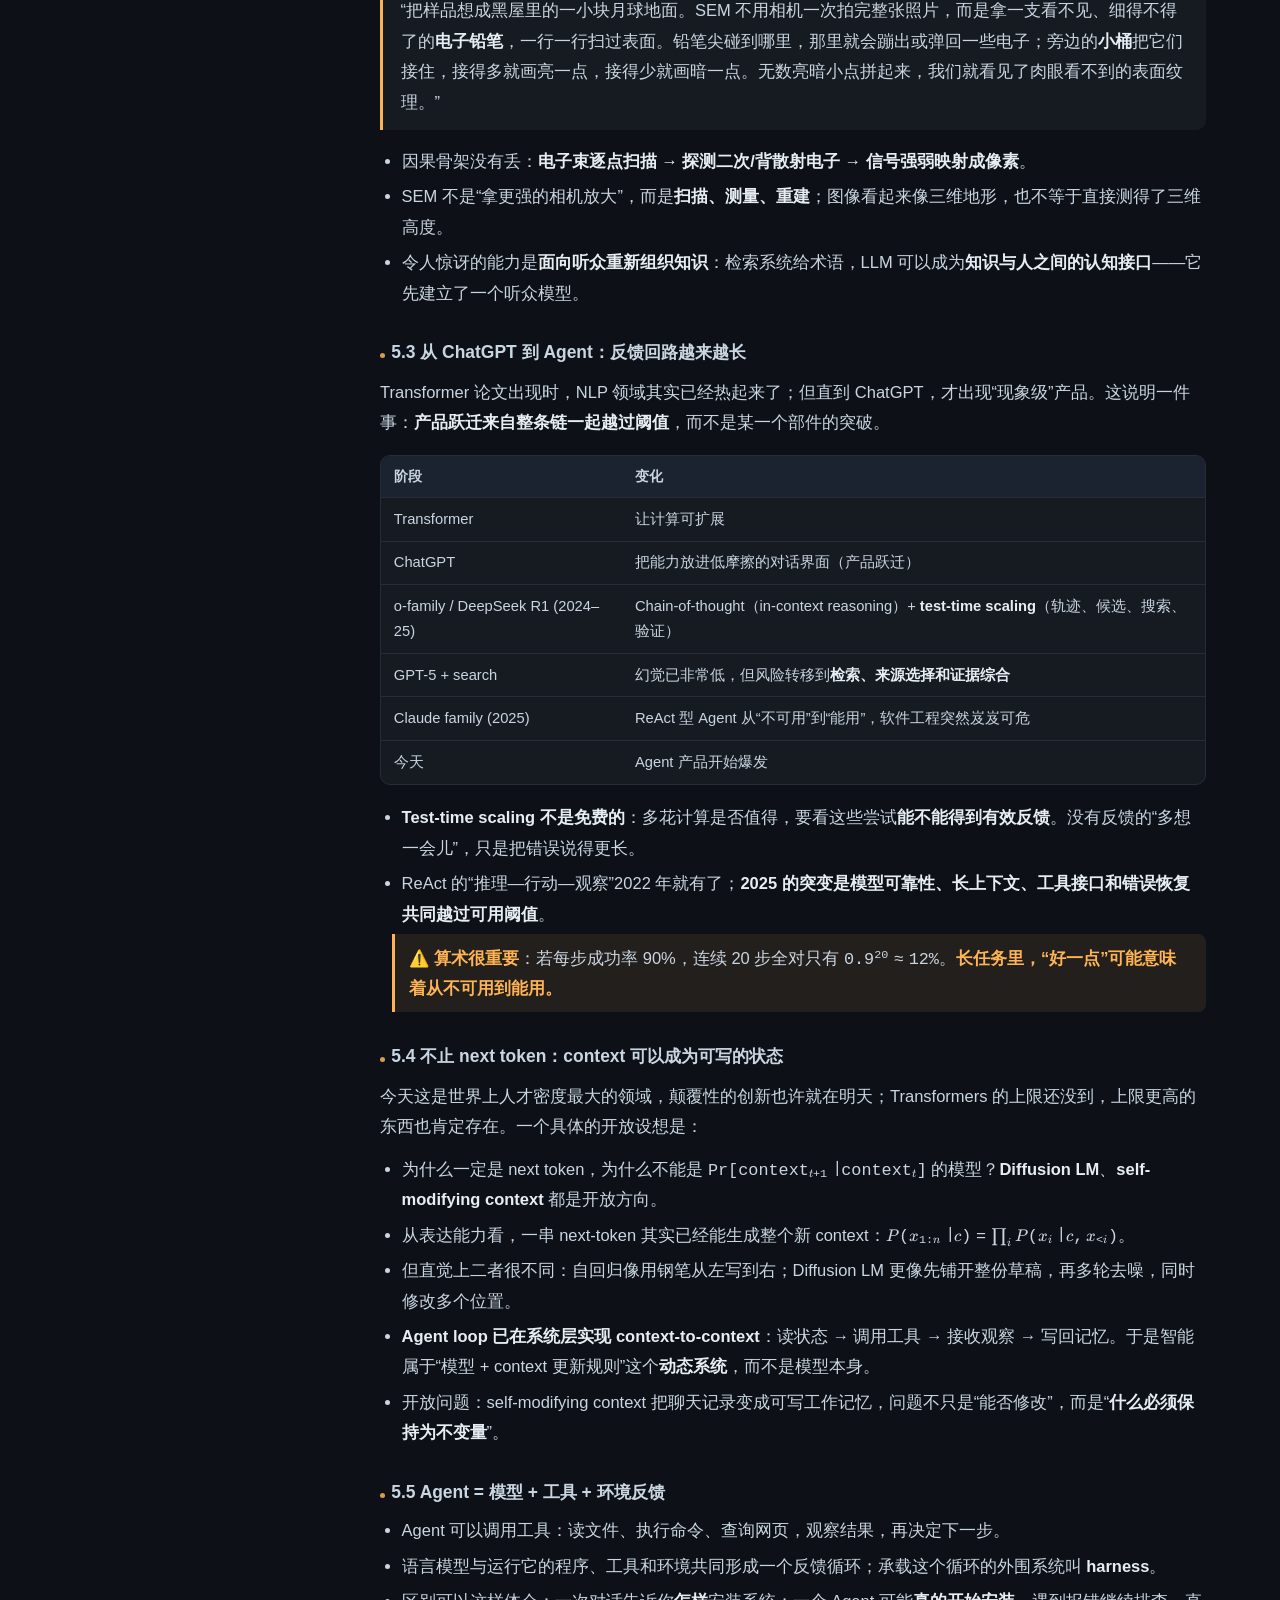
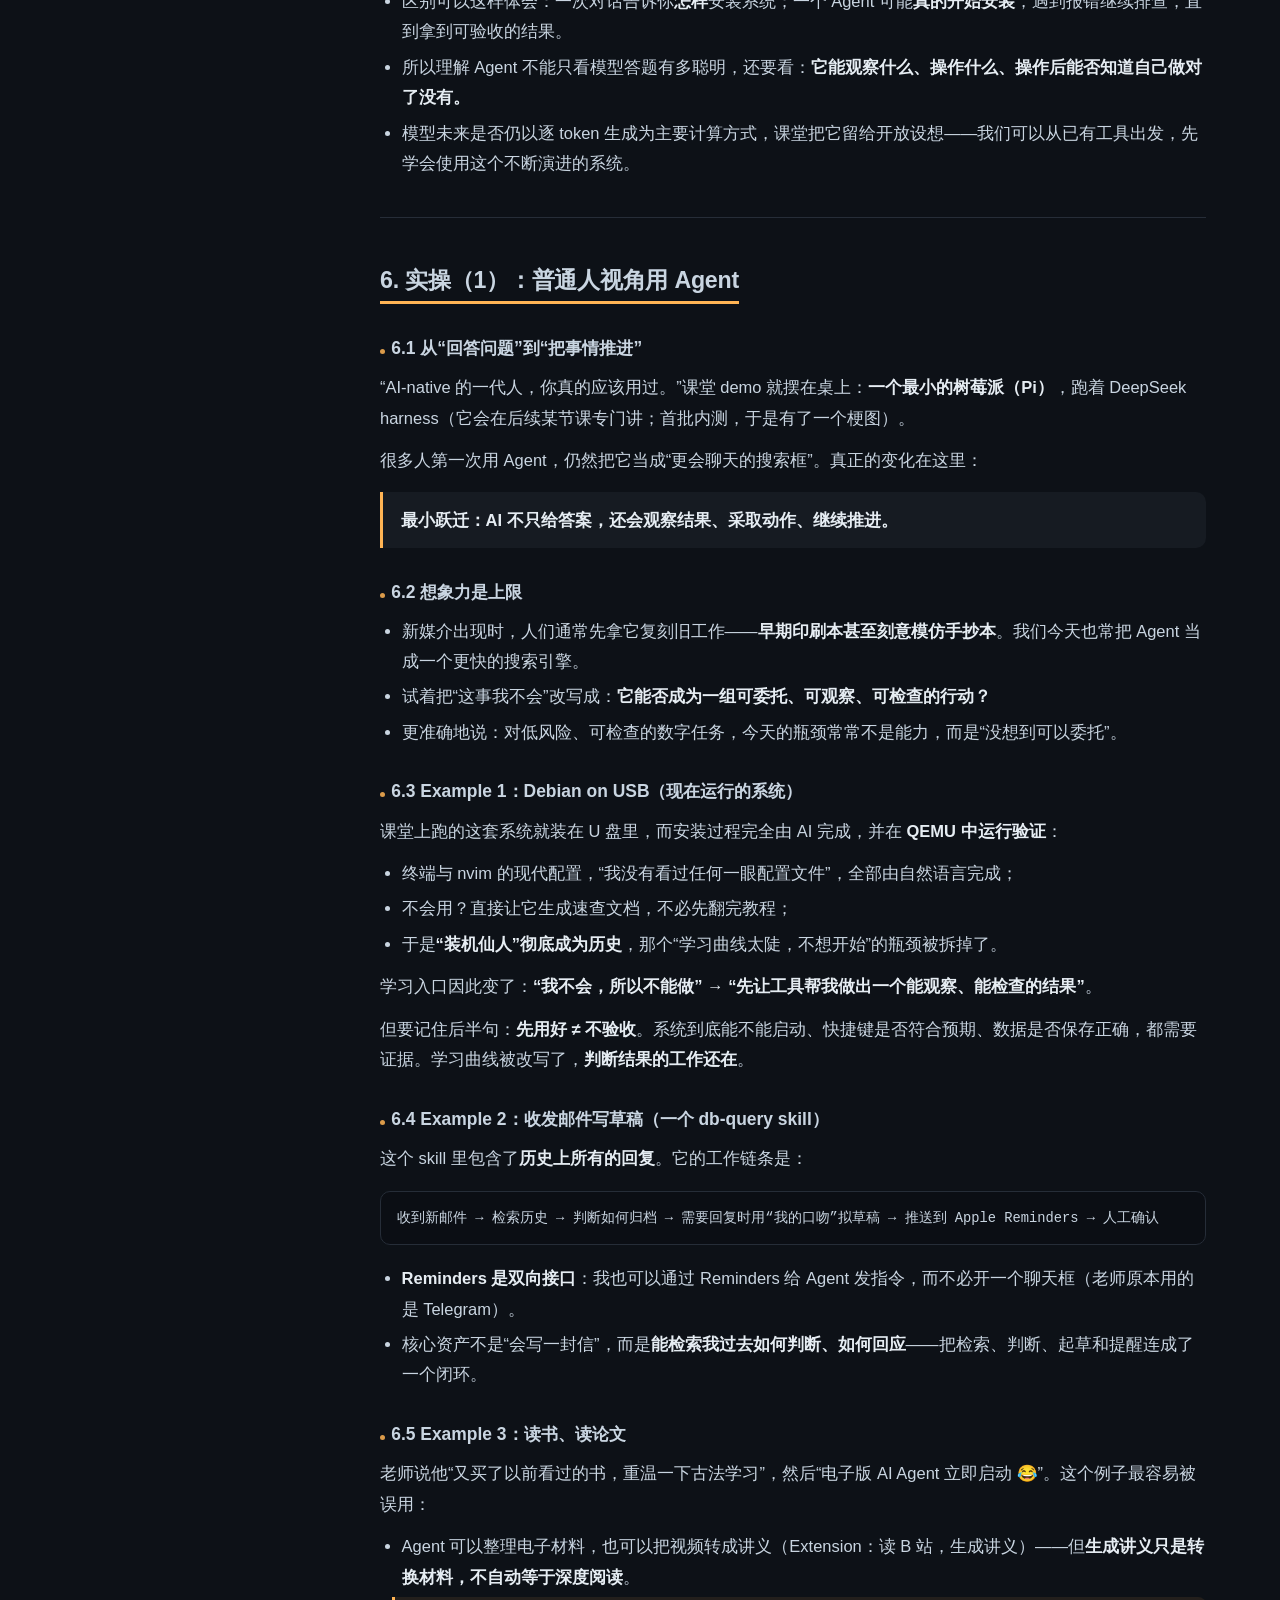
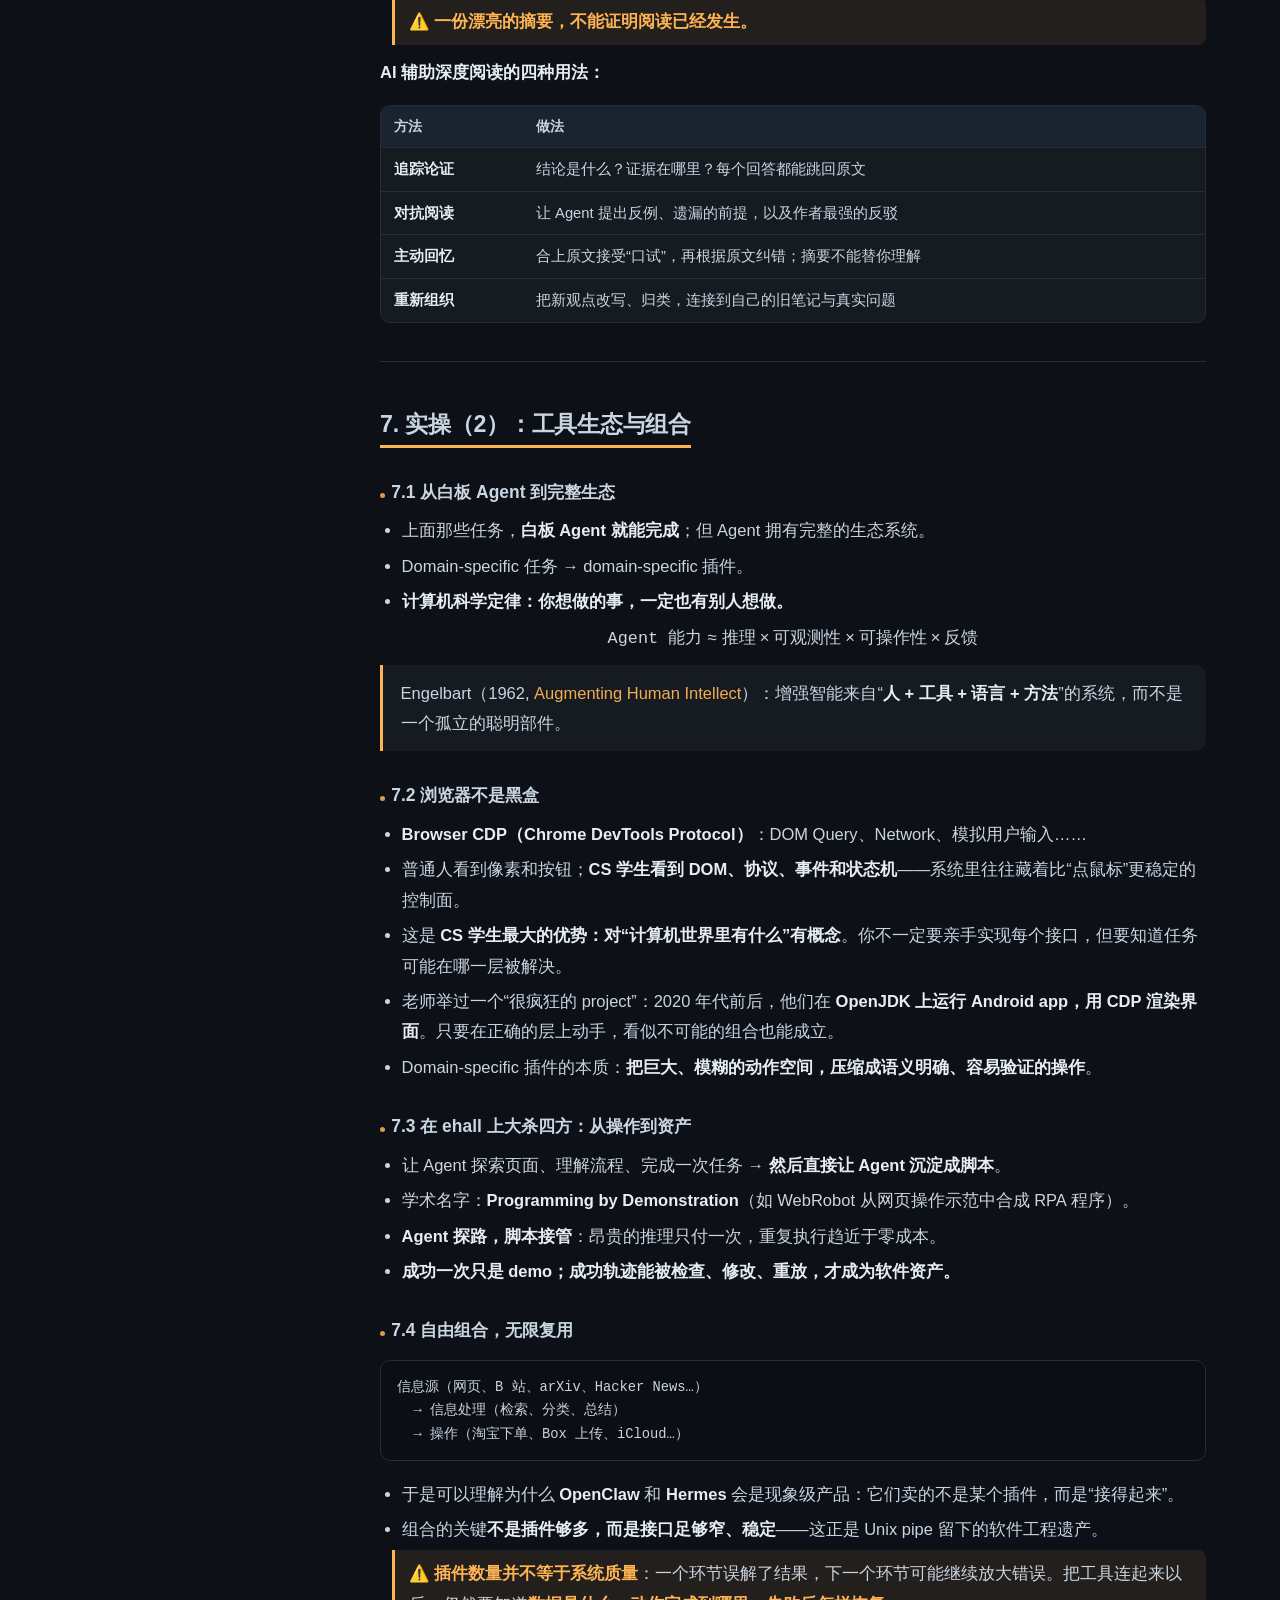
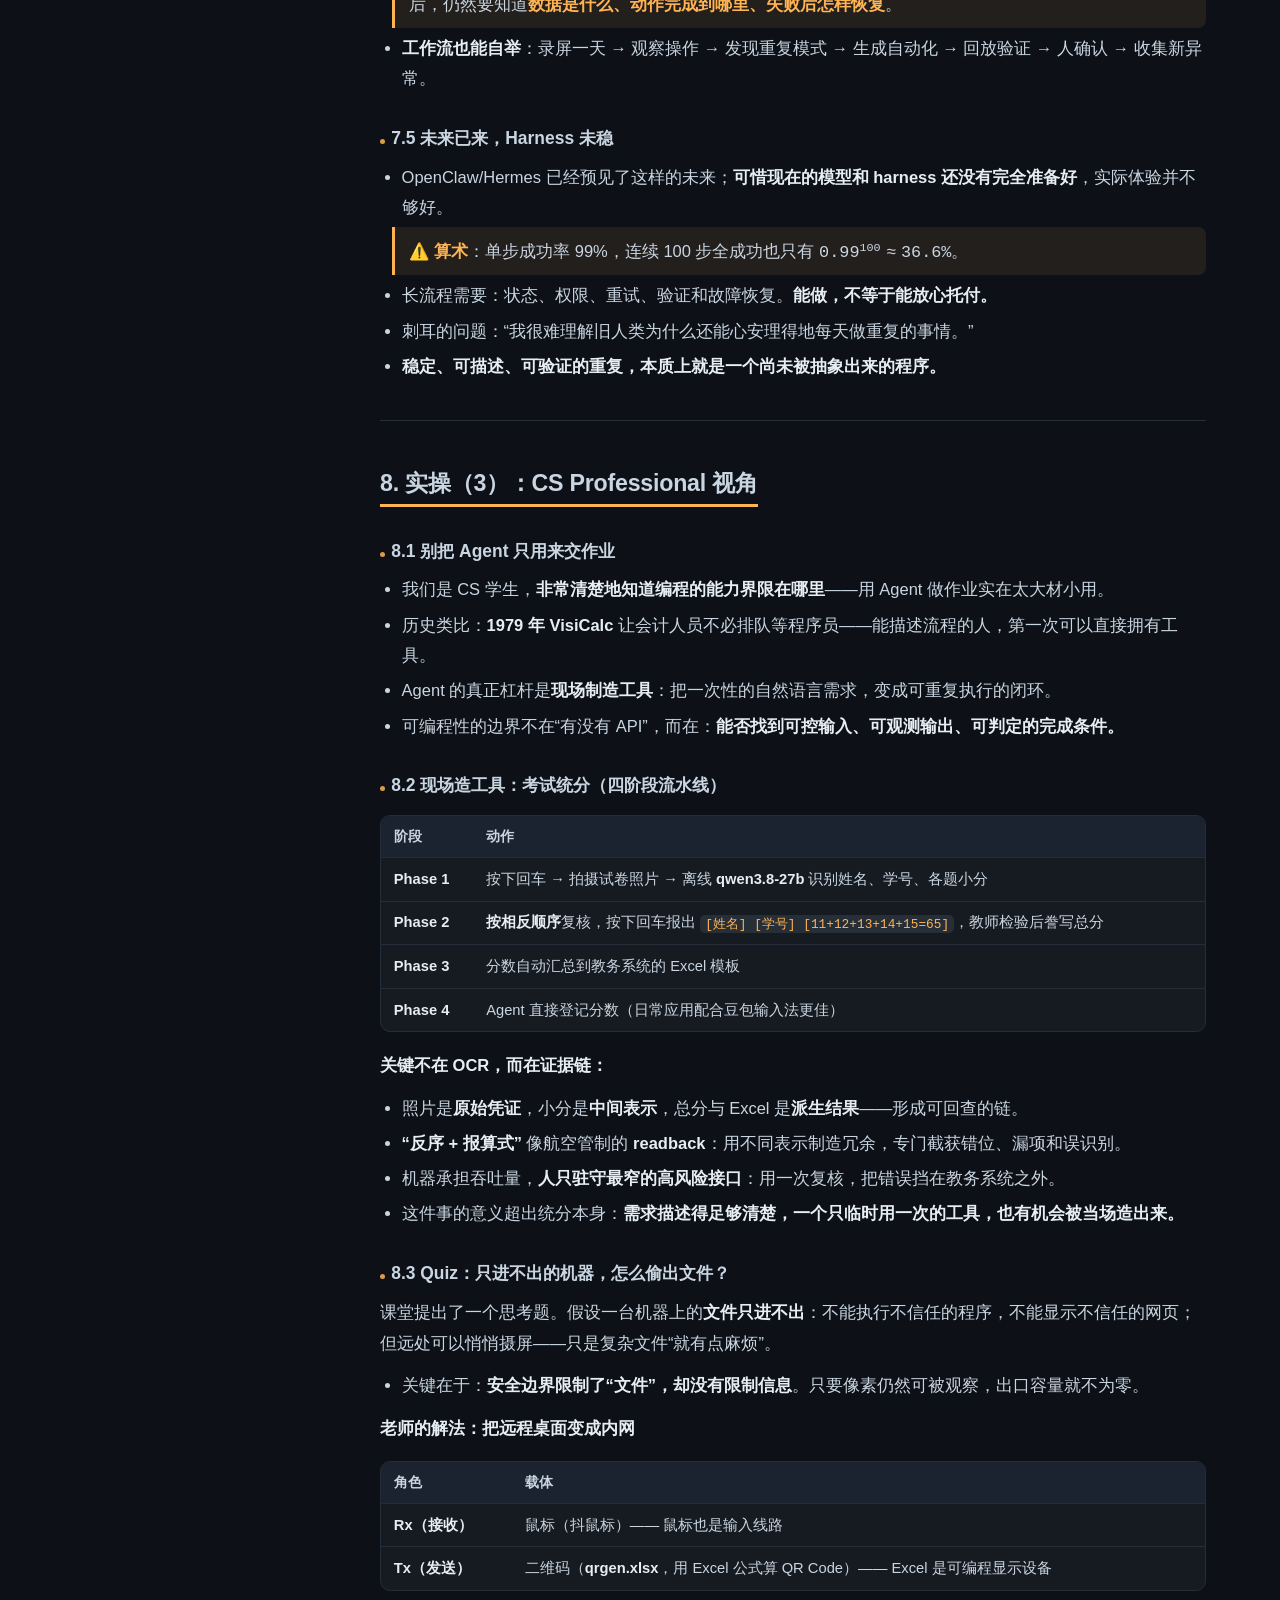
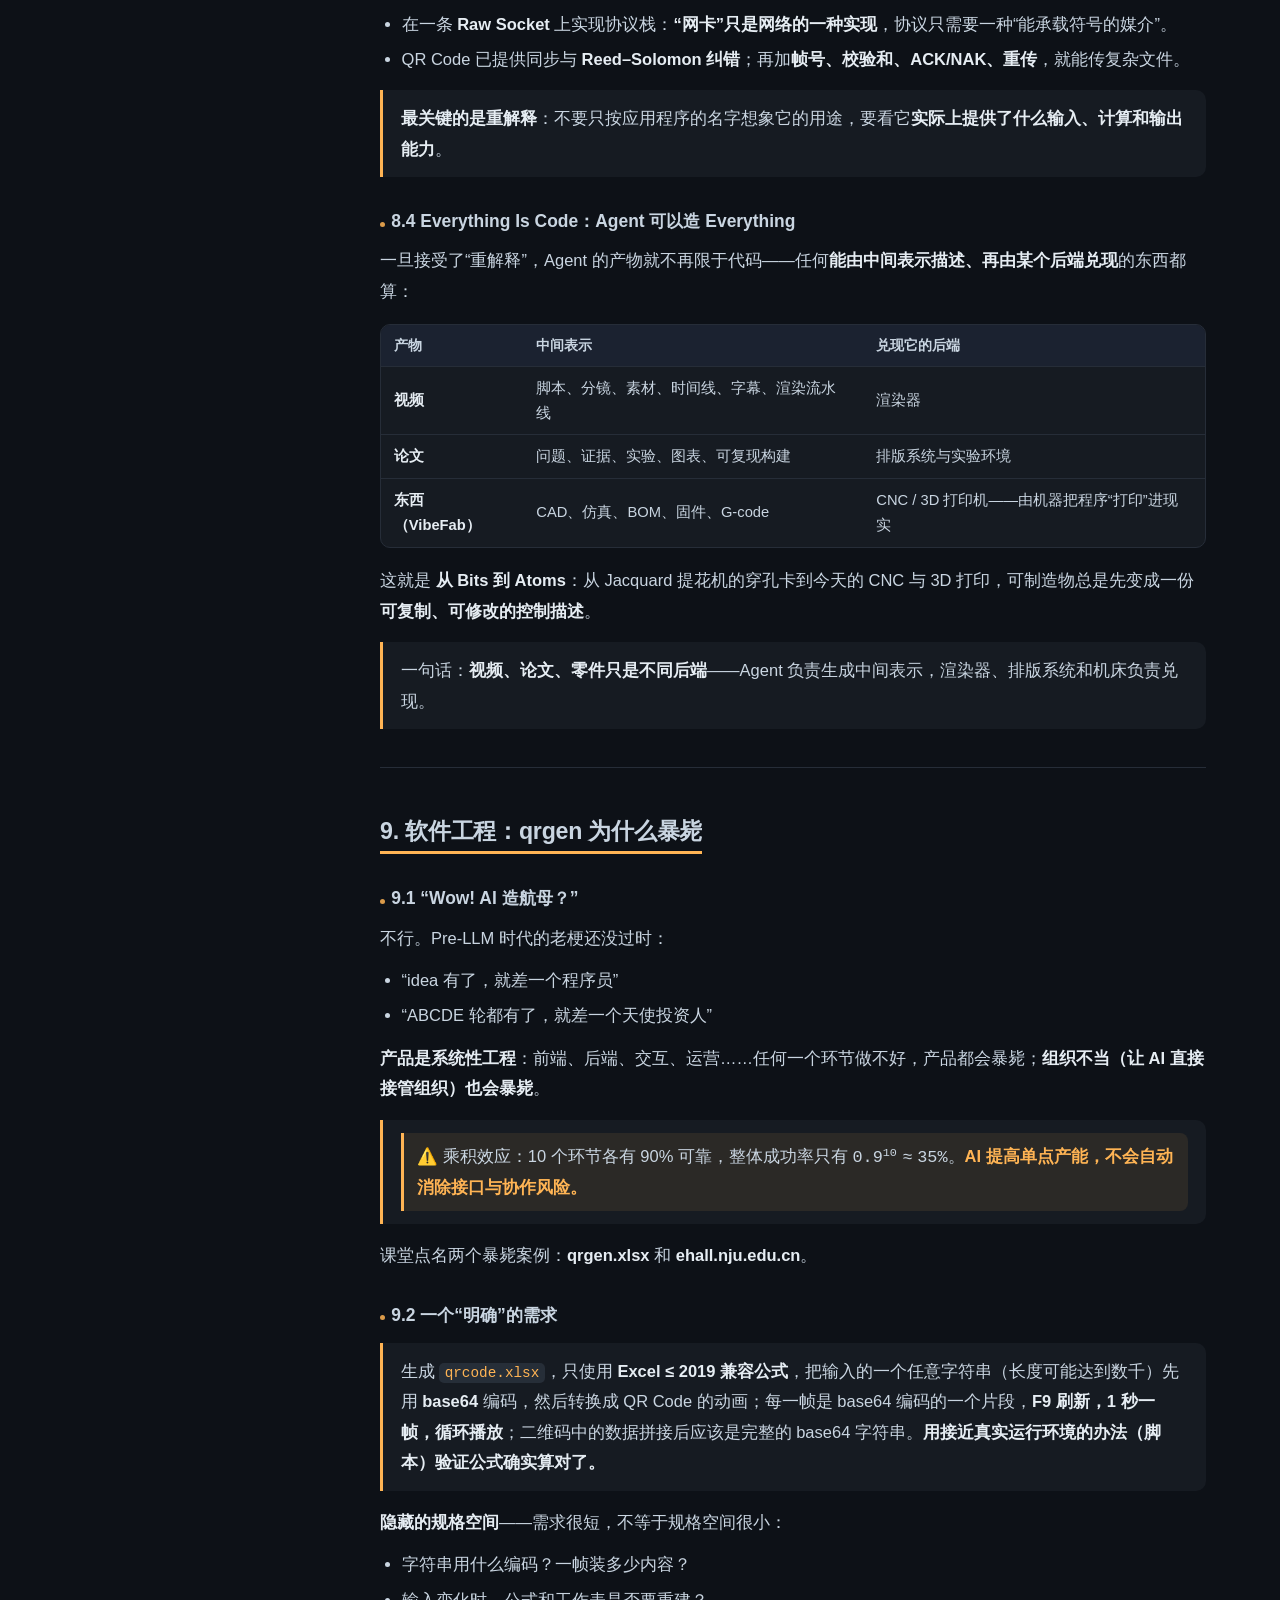
==== commit 6a4bb3fd: "Update NJU-生成式软件工程-第01讲-欢迎来到未来.html" ====
--- a/NJU-生成式软件工程-第01讲-欢迎来到未来.html
+++ b/NJU-生成式软件工程-第01讲-欢迎来到未来.html
@@ -200,6 +200,14 @@
 #top:hover{color:var(--acc);border-color:var(--acc)}
 #menu{display:none}
 
+/* 返回主页 */
+#home{position:fixed;right:76px;bottom:22px;height:42px;display:flex;align-items:center;gap:.35rem;
+  padding:0 .9rem;border-radius:21px;background:var(--bg2);border:1px solid var(--line);
+  color:var(--fg2);font-size:.84rem;cursor:pointer;box-shadow:var(--shadow);z-index:50;
+  transition:.2s;text-decoration:none;white-space:nowrap}
+#home:hover{color:var(--acc);border-color:var(--acc);text-decoration:none}
+@media (max-width:640px){#home{right:70px;padding:0 .7rem;font-size:.78rem}}
+
 @media (max-width:1000px){
   .layout{padding:0 16px;gap:0}
   #sidebar{position:fixed;left:0;top:0;bottom:0;width:290px;background:var(--bg2);
@@ -215,7 +223,7 @@
   .ha{display:none}
 }
 @media print{
-  #sidebar,#top,#menu,#prog,.hero-act{display:none!important}
+  #sidebar,#top,#menu,#prog,#home,.hero-act{display:none!important}
   details.appx{border:0}
   .appx-body{display:block!important}
   details.appx[open]>summary h2{font-size:1.2rem}
@@ -237,7 +245,7 @@
   <button class="btn" id="theme">☾ 深色</button>
   <a class="btn" href="https://jyywiki.cn/GSE/2026/" target="_blank" rel="noopener">课程主页 ↗</a>
   <a class="btn" href="https://www.bilibili.com/video/BV1pb8o6yE8f" target="_blank" rel="noopener">视频 BV1pb8o6yE8f ↗</a>
-  <a class="btn" href="./NJU-生成式软件工程-第01讲-习题.html">✎ 本讲习题</a>
+  <a class="btn" href="exercises/NJU-生成式软件工程-第01讲-习题.html">✎ 本讲习题</a>
 </div>
 </div></header>
 
@@ -343,7 +351,8 @@
   <div class="side-ft">
     正文字数 <span>约 4.7 万字</span><br>
     <span id="tk">自测进度 0 / 0</span><br>
-    勾选状态保存在本地浏览器
+    勾选状态保存在本地浏览器<br>
+    按 <span>Esc</span> 返回主页
   </div>
 </aside>
 <main>
@@ -597,7 +606,7 @@
 <ul><li class="task"><label><input type="checkbox"><span>注册并充值一个 LLM API（课程用 deepseek-v4-flash），亲手跑通一次调用，记录<strong>花了多少钱、拿到什么质量</strong>。</span></label></li><li class="task"><label><input type="checkbox"><span>挑一件日常重复的数字任务，第一次让 Agent 探路，成功后再让它沉淀成可重放的脚本。</span></label></li><li class="task"><label><input type="checkbox"><span>用“追踪论证 / 对抗阅读 / 主动回忆 / 重新组织”四步法读一篇论文。</span></label></li><li class="task"><label><input type="checkbox"><span>建一个 github.io 页面，作为本学期作品的可审计轨迹。</span></label></li></ul>
 <p><strong>最小实验（检验本讲的核心判断）</strong></p>
 <blockquote class="bq"><p>把同一个需求交给 Agent 两次：一次直接说“给我做出来”，一次先冻结 invariants、先写 oracle。<br>比较两版产物的<strong>改动局部性</strong>——改一个需求，哪一版只需要动一小块？</p></blockquote>
-<blockquote class="bq"><p><strong>✎ 配套习题：想检验自己是否真的理解了这一讲？</strong>请完成 <a href="./NJU-生成式软件工程-第01讲-习题.html"><strong>第 1 讲习题</strong></a>——
+<blockquote class="bq"><p><strong>✎ 配套习题：想检验自己是否真的理解了这一讲？</strong>请完成 <a href="exercises/NJU-生成式软件工程-第01讲-习题.html"><strong>第 1 讲习题</strong></a>——
 6 道论述题 + 5 道解答题（共 100 分），附作答要点与参考答案，作答会自动保存在本机浏览器。<br>
 建议：先独立写完，再展开要点对照。</p></blockquote>
 <hr></section>
@@ -949,6 +958,7 @@
 </div>
 <button id="menu" title="目录">☰</button>
 <button id="top" title="回到顶部">↑</button>
+<a id="home" href="index.html" title="返回主页（快捷键 Esc）">← 主页</a>
 <script>
 
 (function(){
@@ -999,9 +1009,17 @@
       if(hit && v){ var s=a.parentNode.parentNode; }
     });
   });
+  function typing(){
+    var a=document.activeElement;
+    return !!a && (a.tagName==='INPUT'||a.tagName==='TEXTAREA'||a.tagName==='SELECT'||a.isContentEditable);
+  }
   document.addEventListener('keydown',function(e){
     if(e.key==='/'&&document.activeElement!==q){e.preventDefault();q.focus();}
-    if(e.key==='Escape'&&document.activeElement===q){q.value='';q.dispatchEvent(new Event('input'));q.blur();}
+    if(e.key==='Escape'&&document.activeElement===q){q.value='';q.dispatchEvent(new Event('input'));q.blur();return;}
+    // Esc：回到主页（输入框内不触发，避免打断搜索与勾选）
+    if(e.key==='Escape'&&!typing()&&!e.metaKey&&!e.ctrlKey&&!e.altKey){
+      e.preventDefault(); location.href='index.html';
+    }
   });
 
   // 内部链接：自动展开所在附录
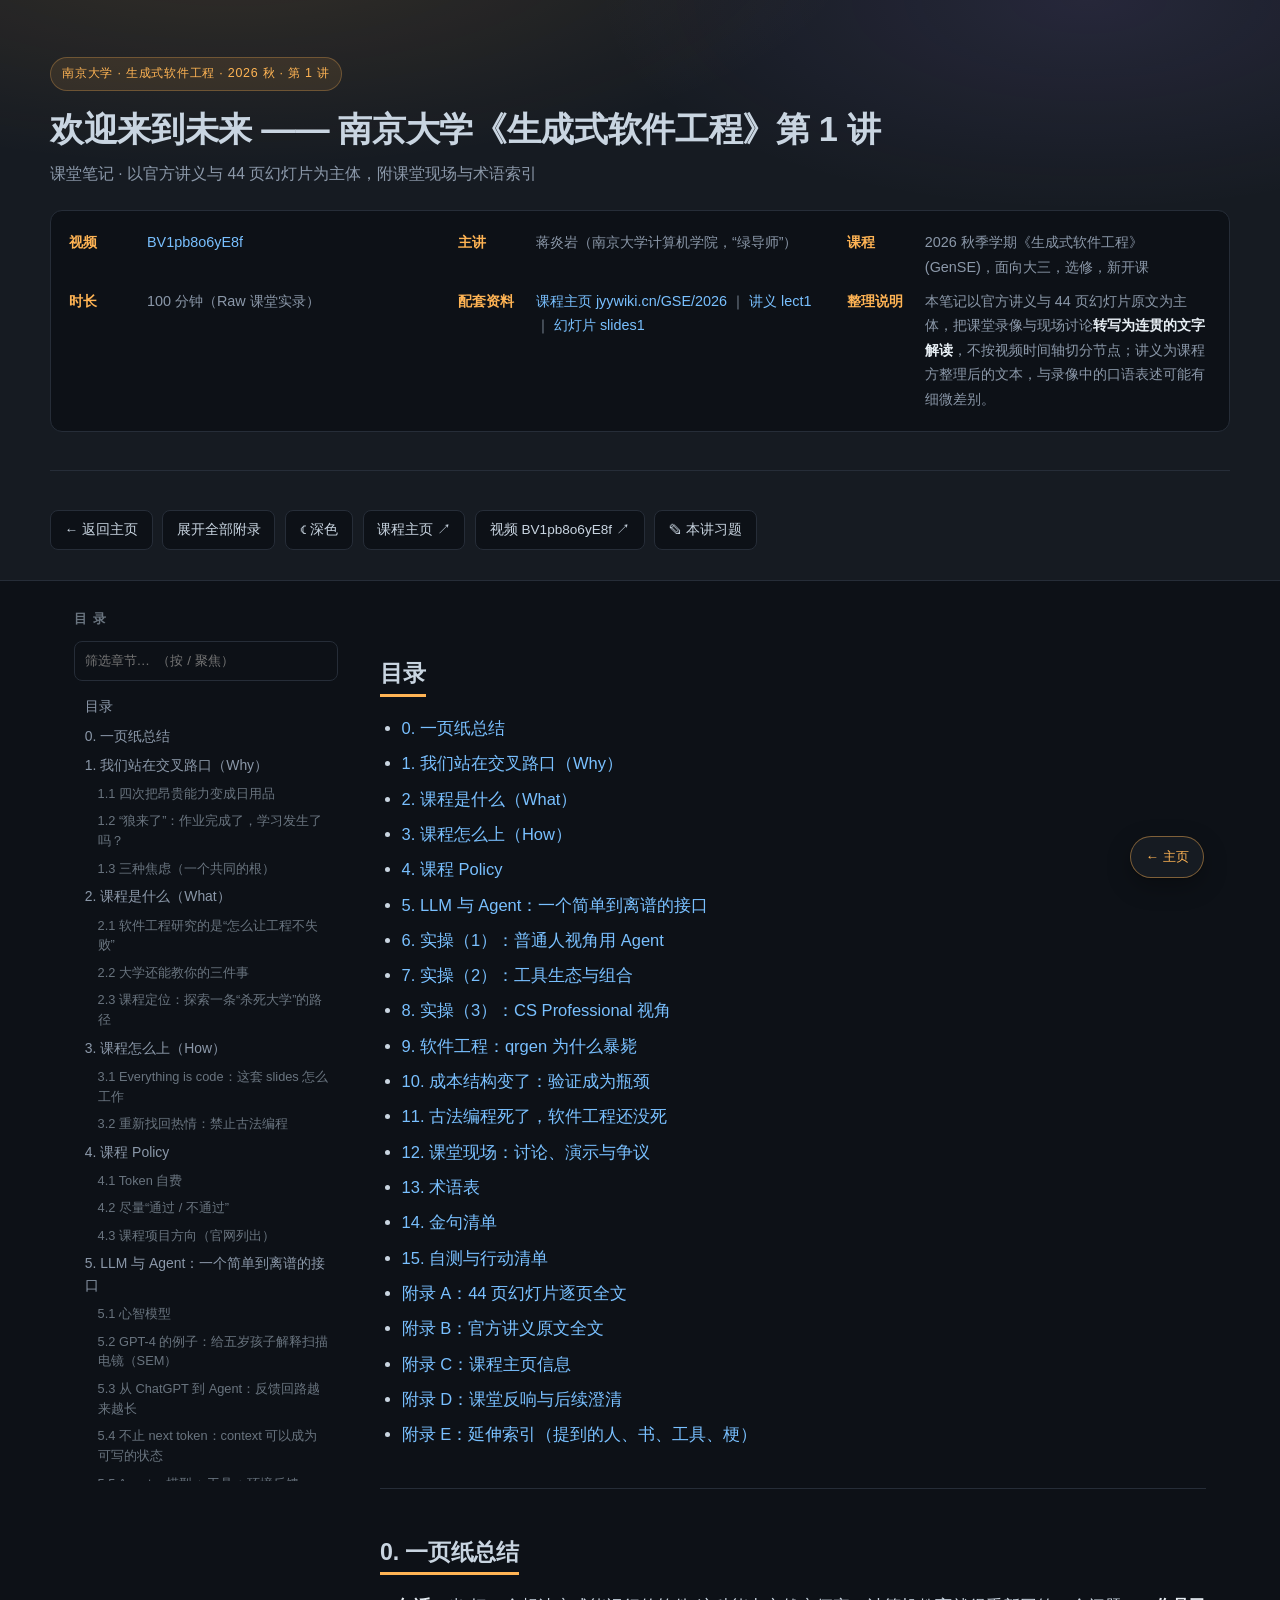
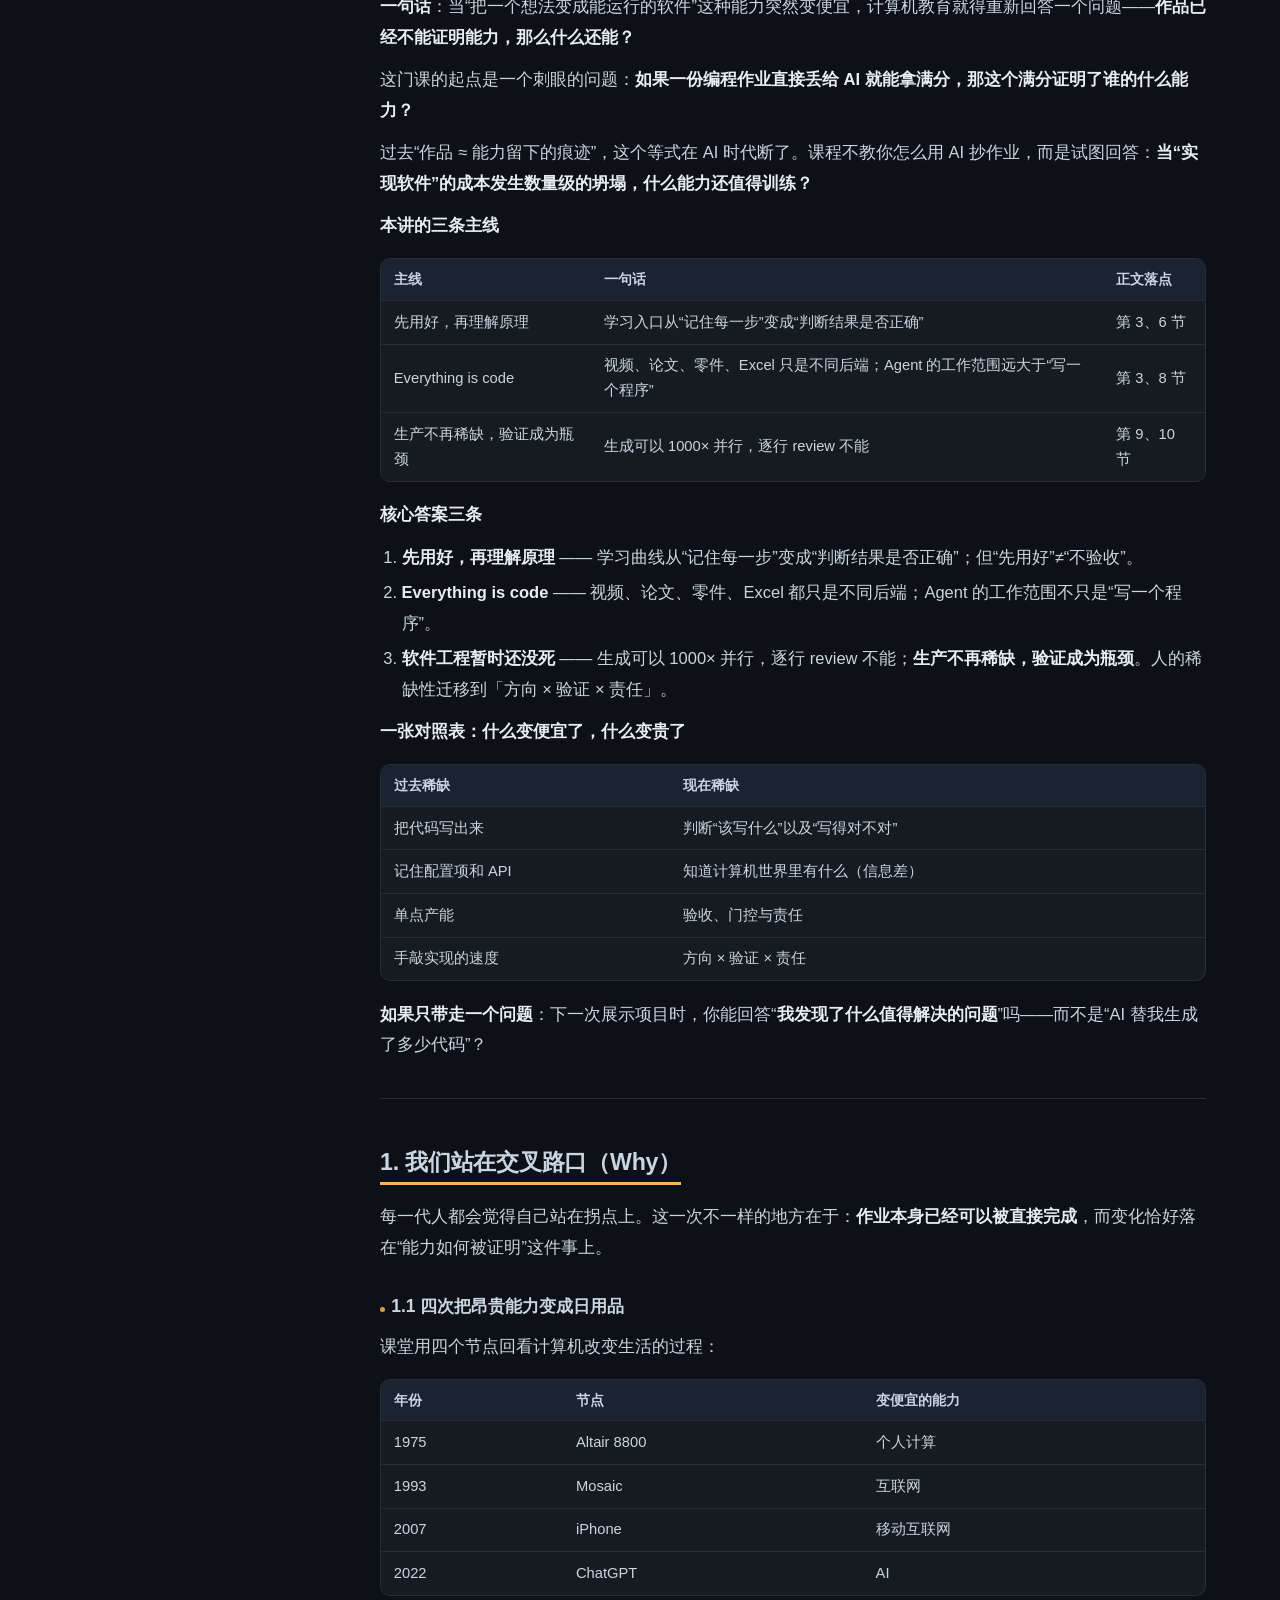
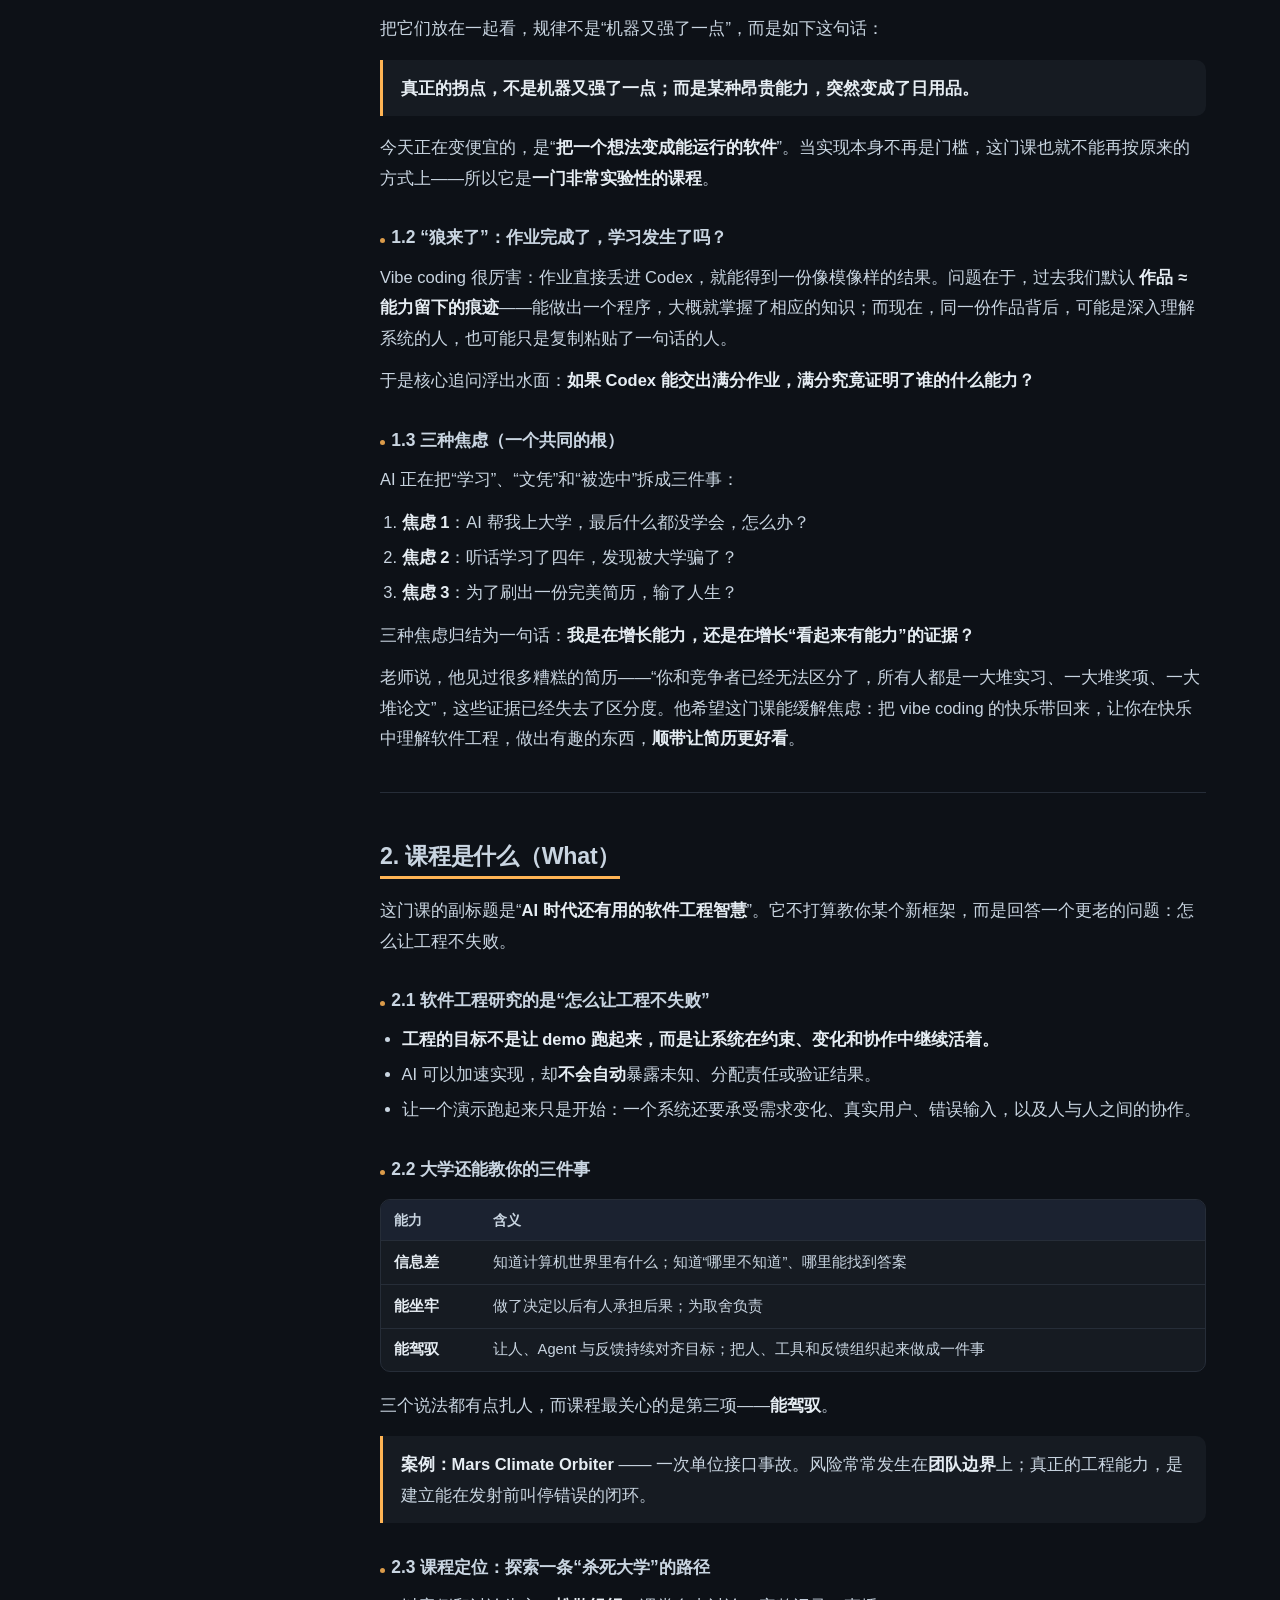
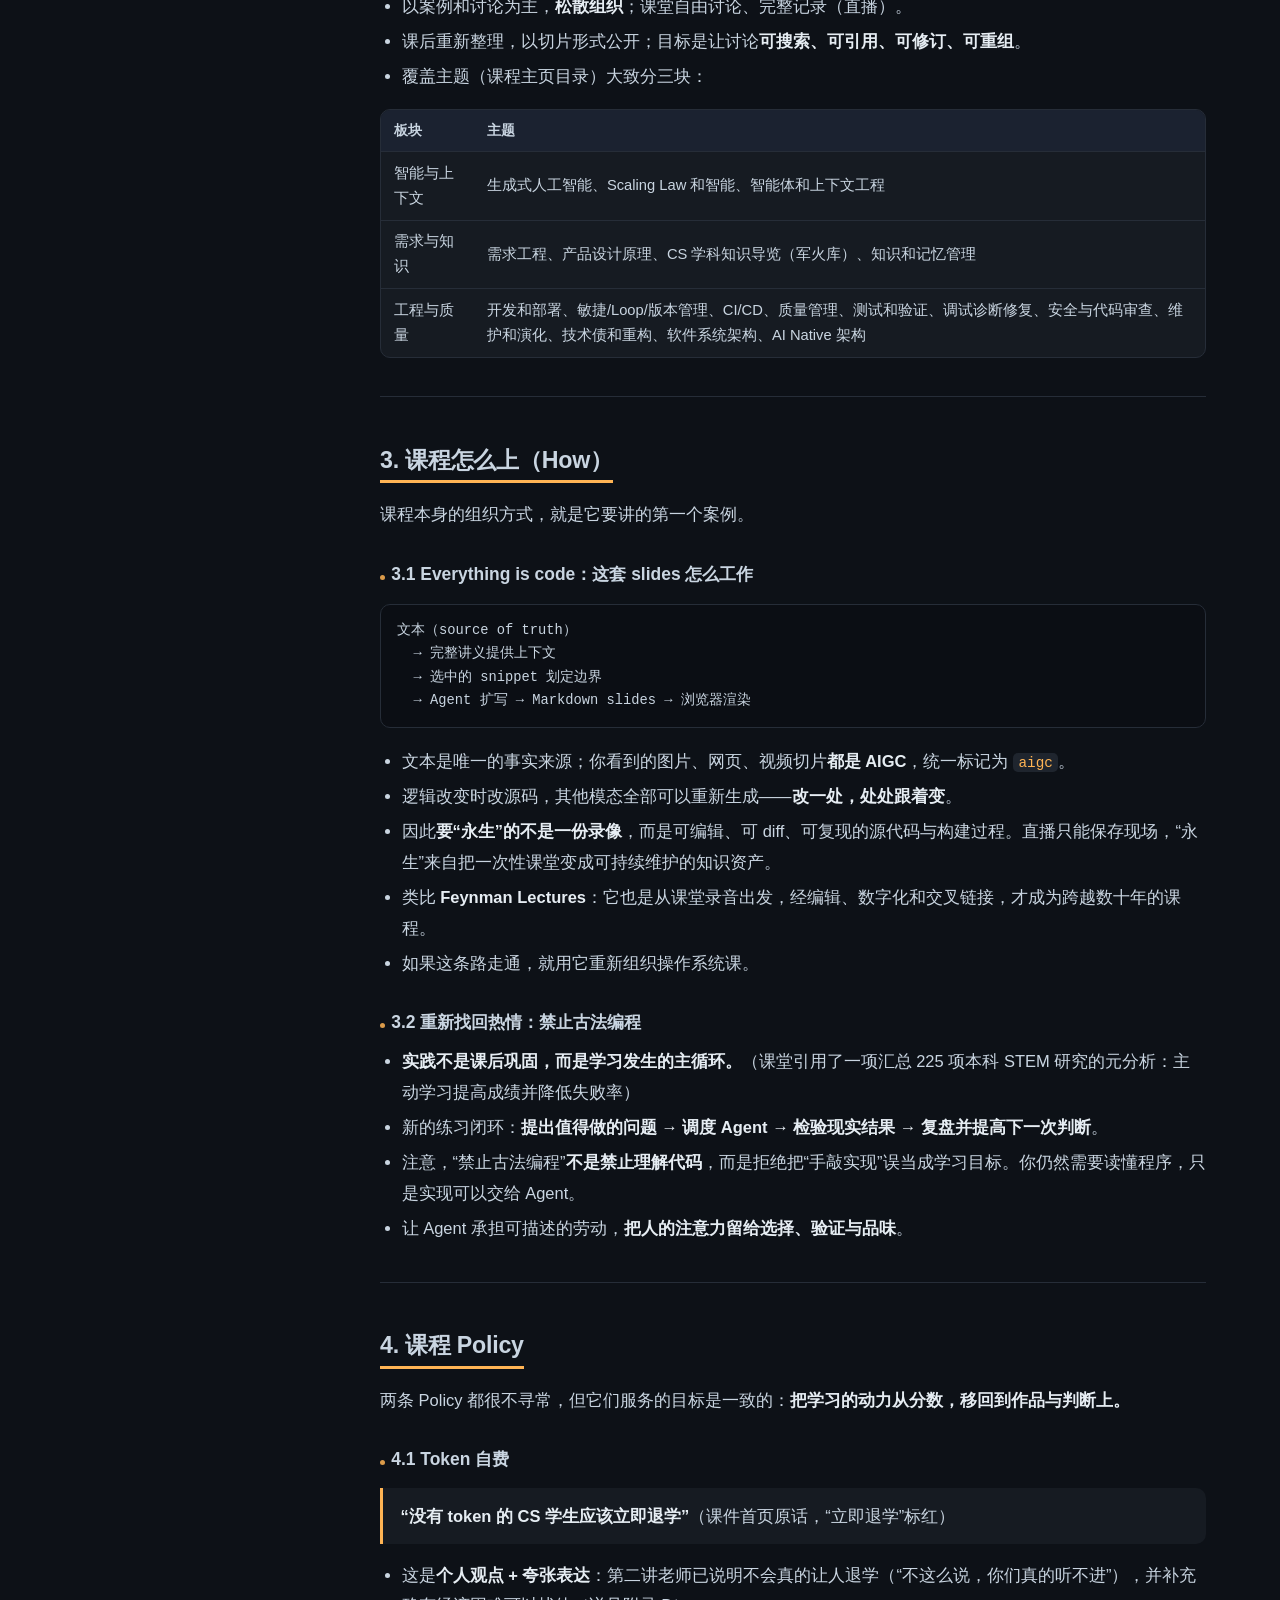
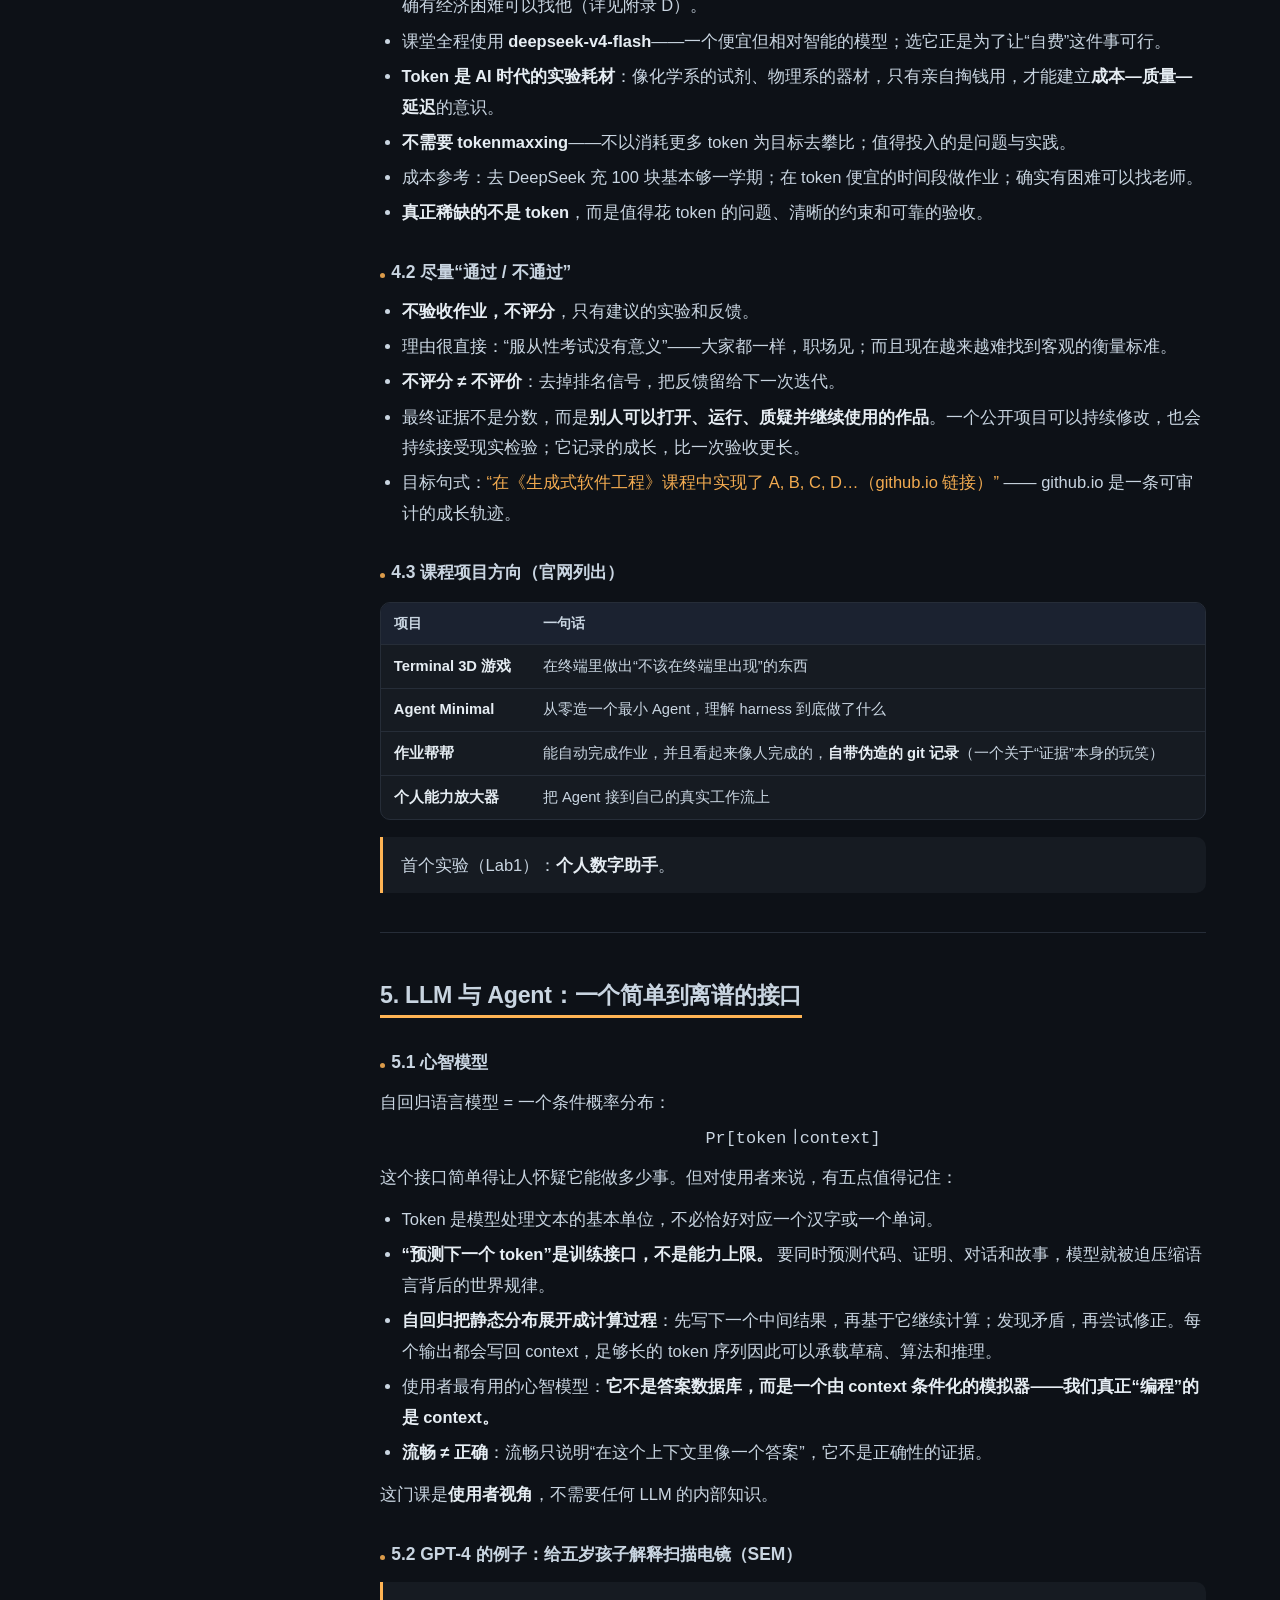
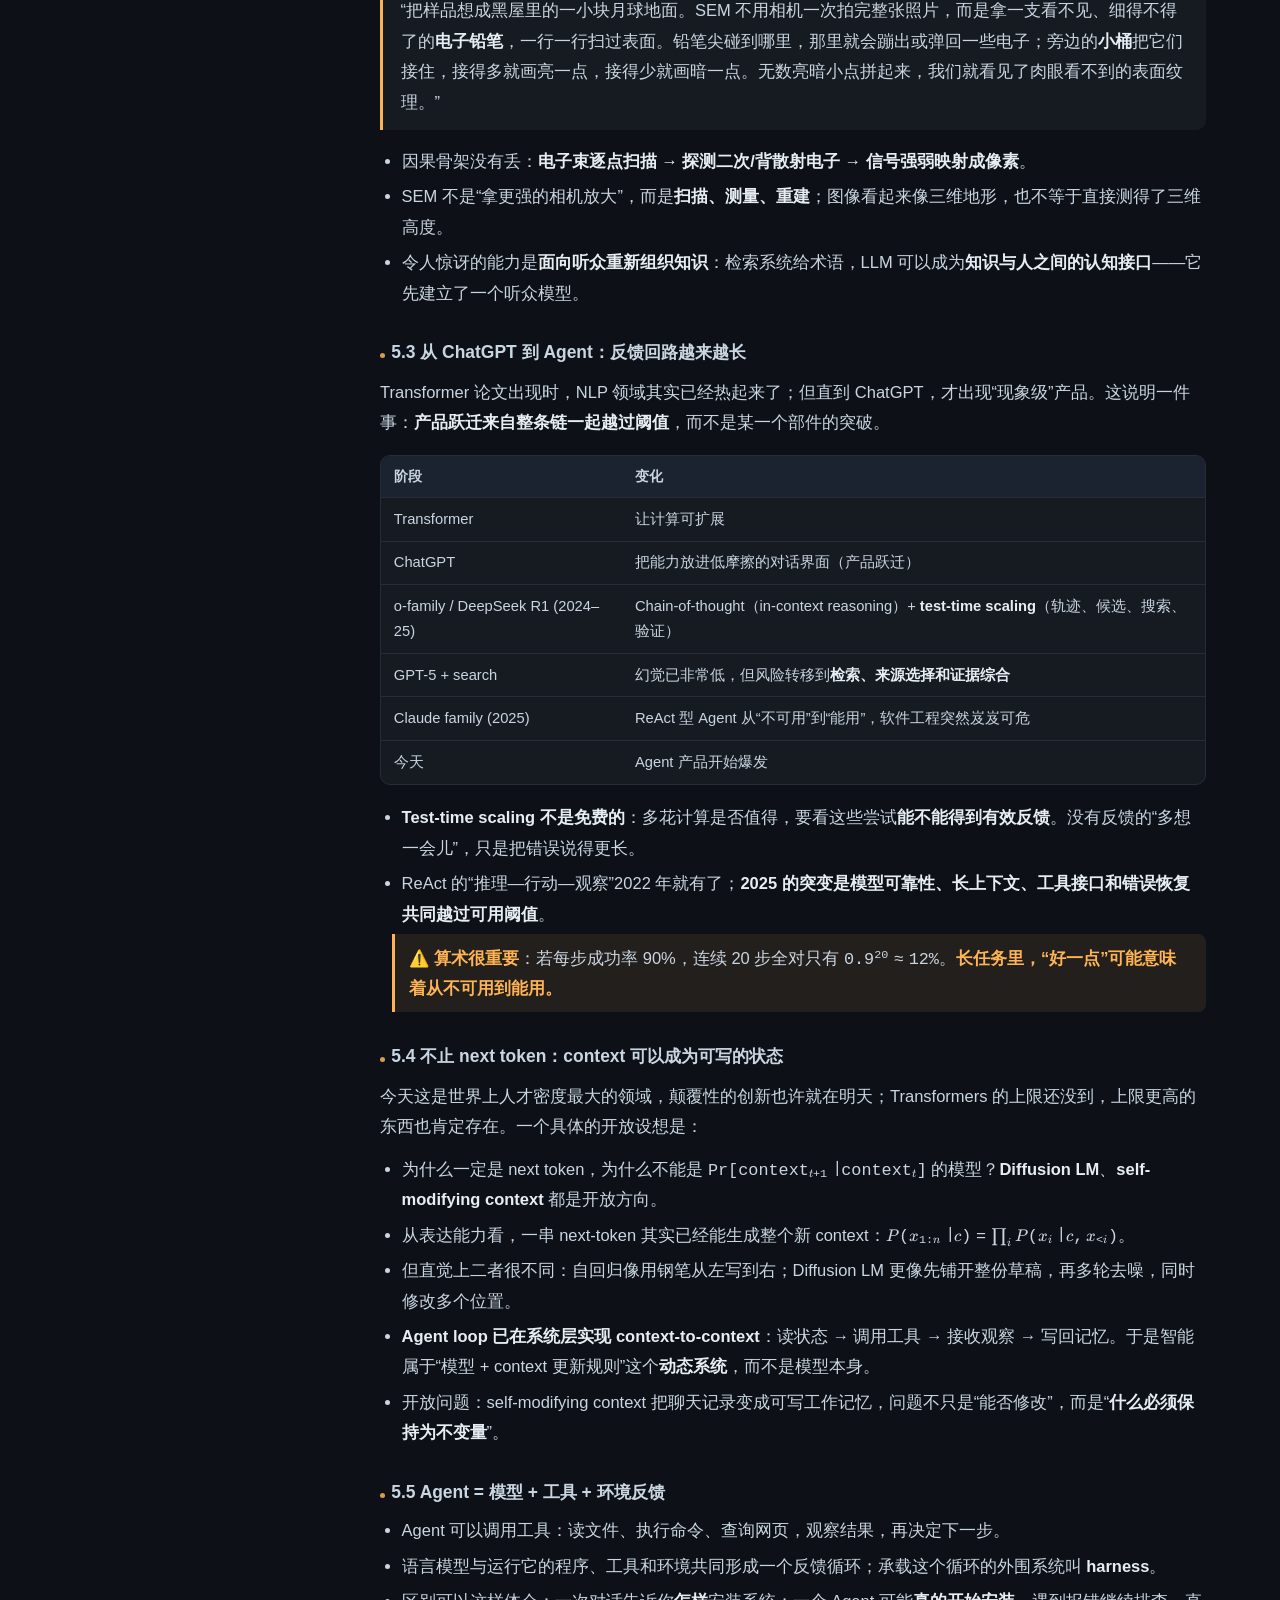
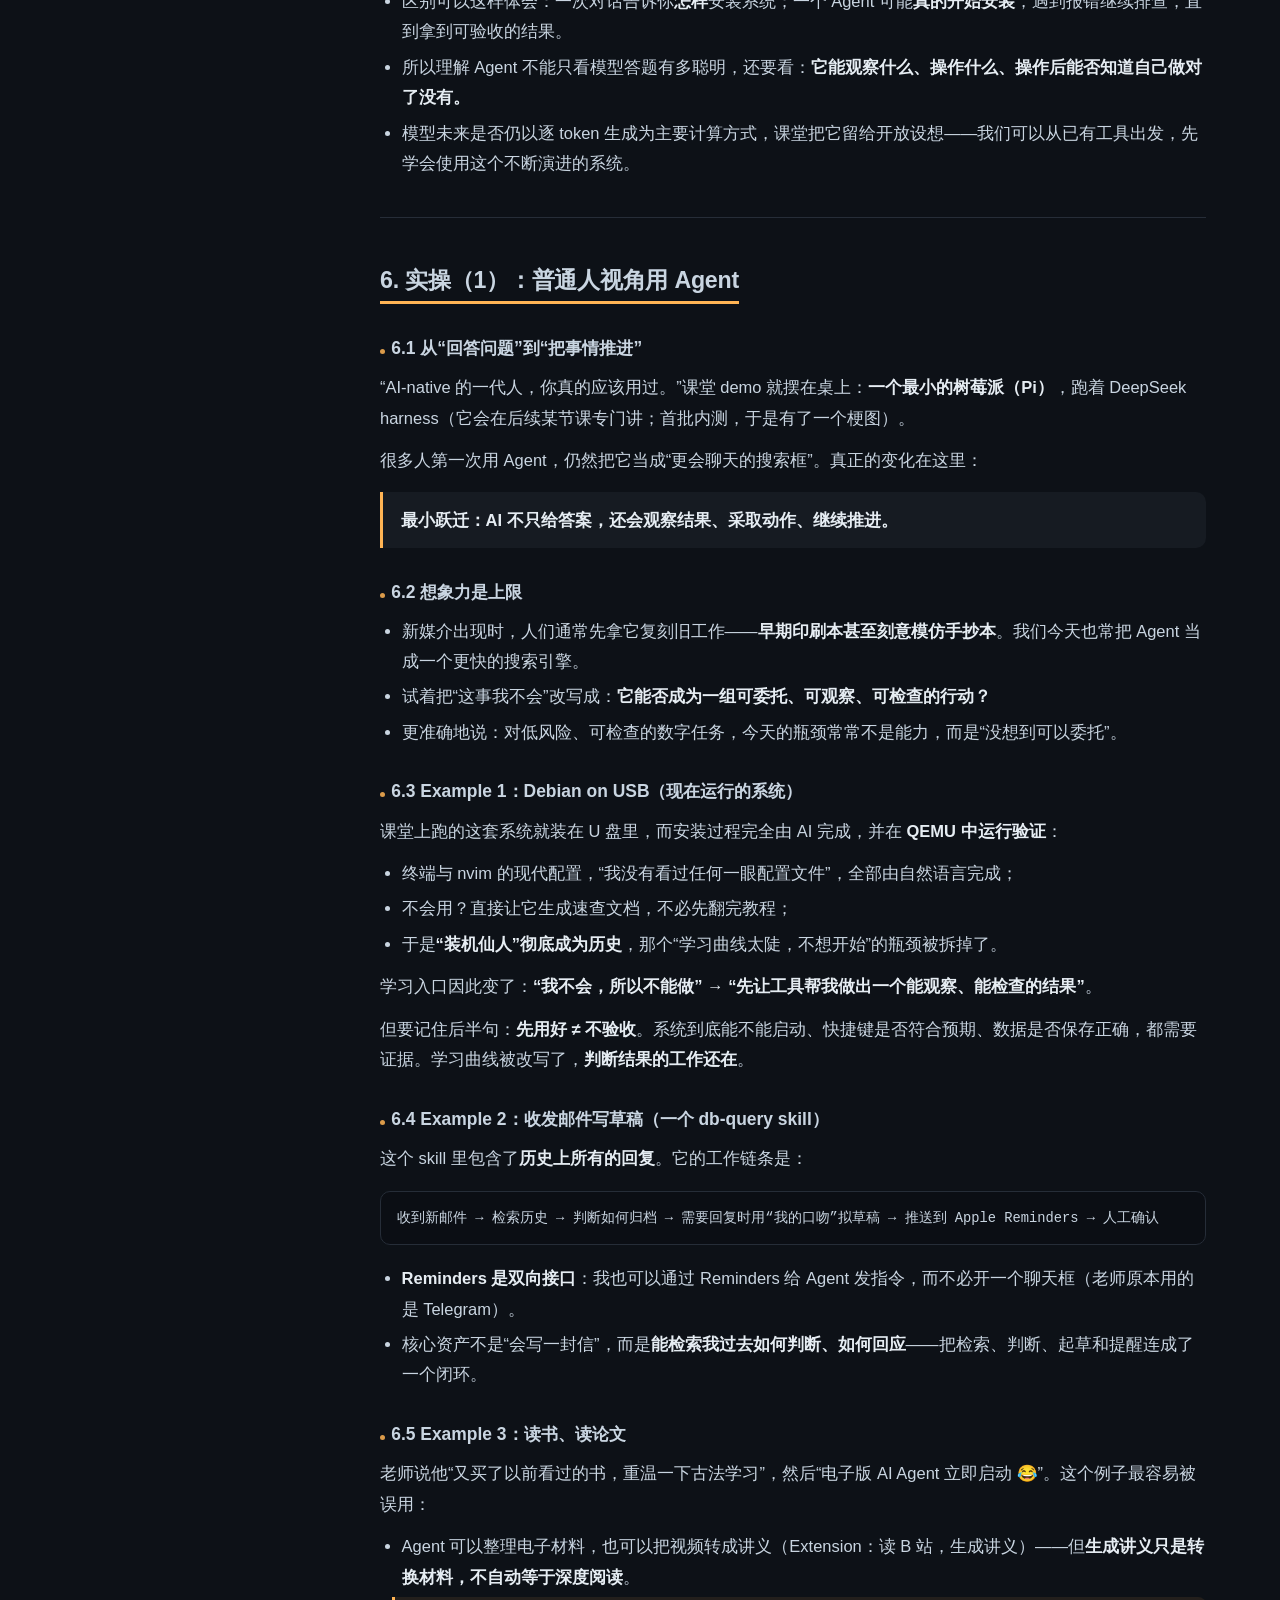
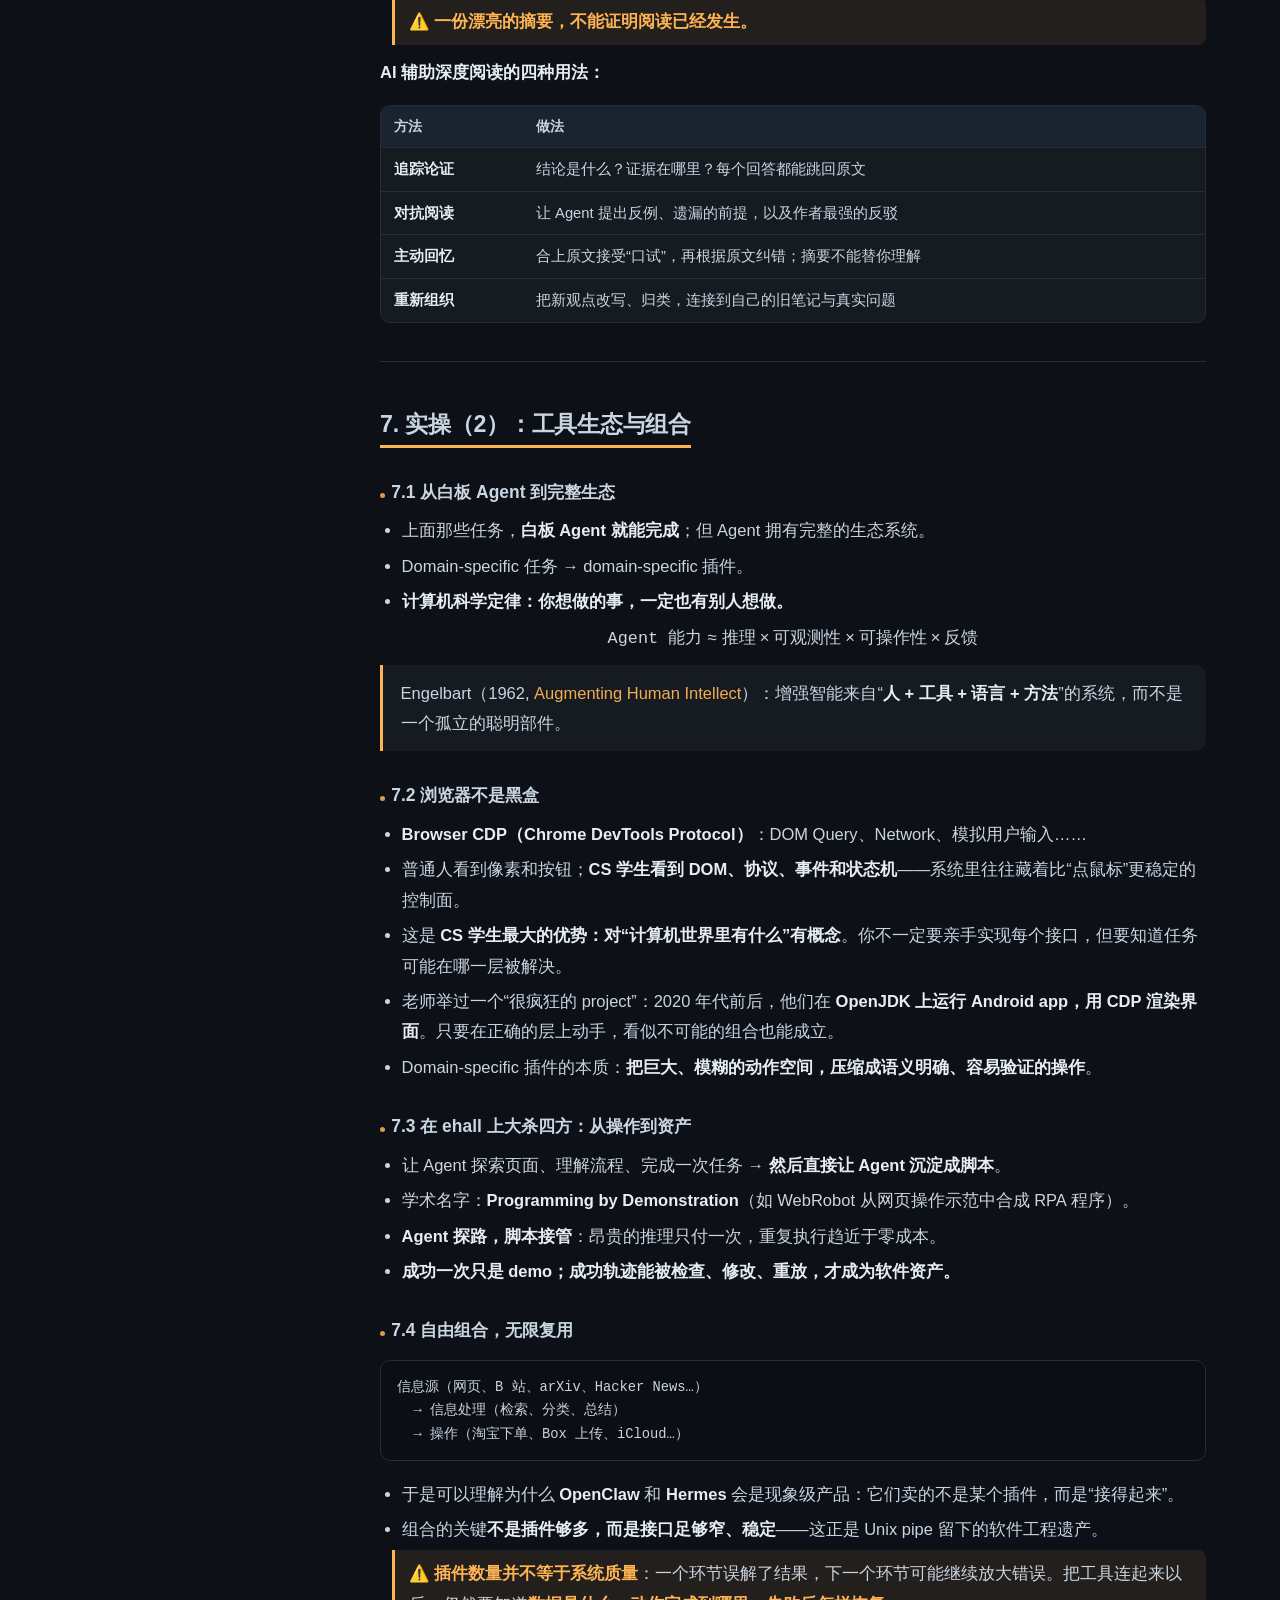
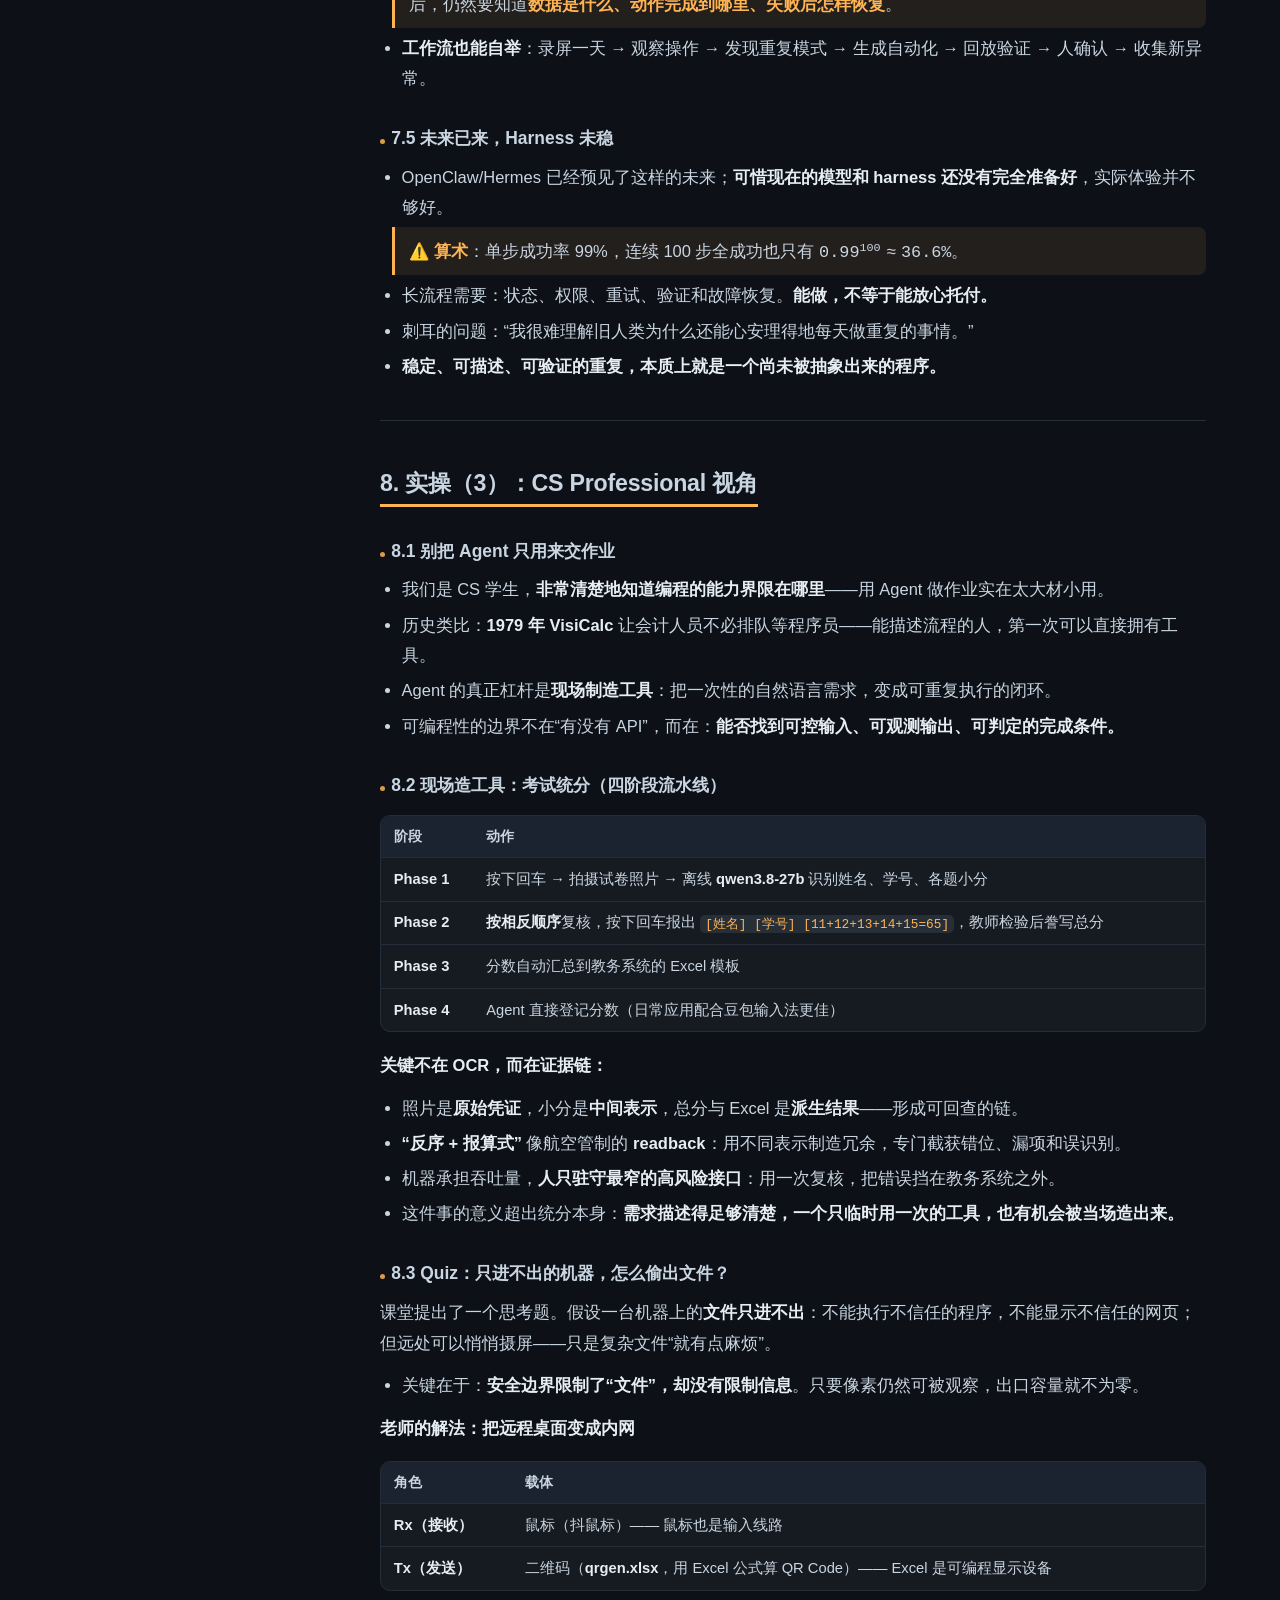
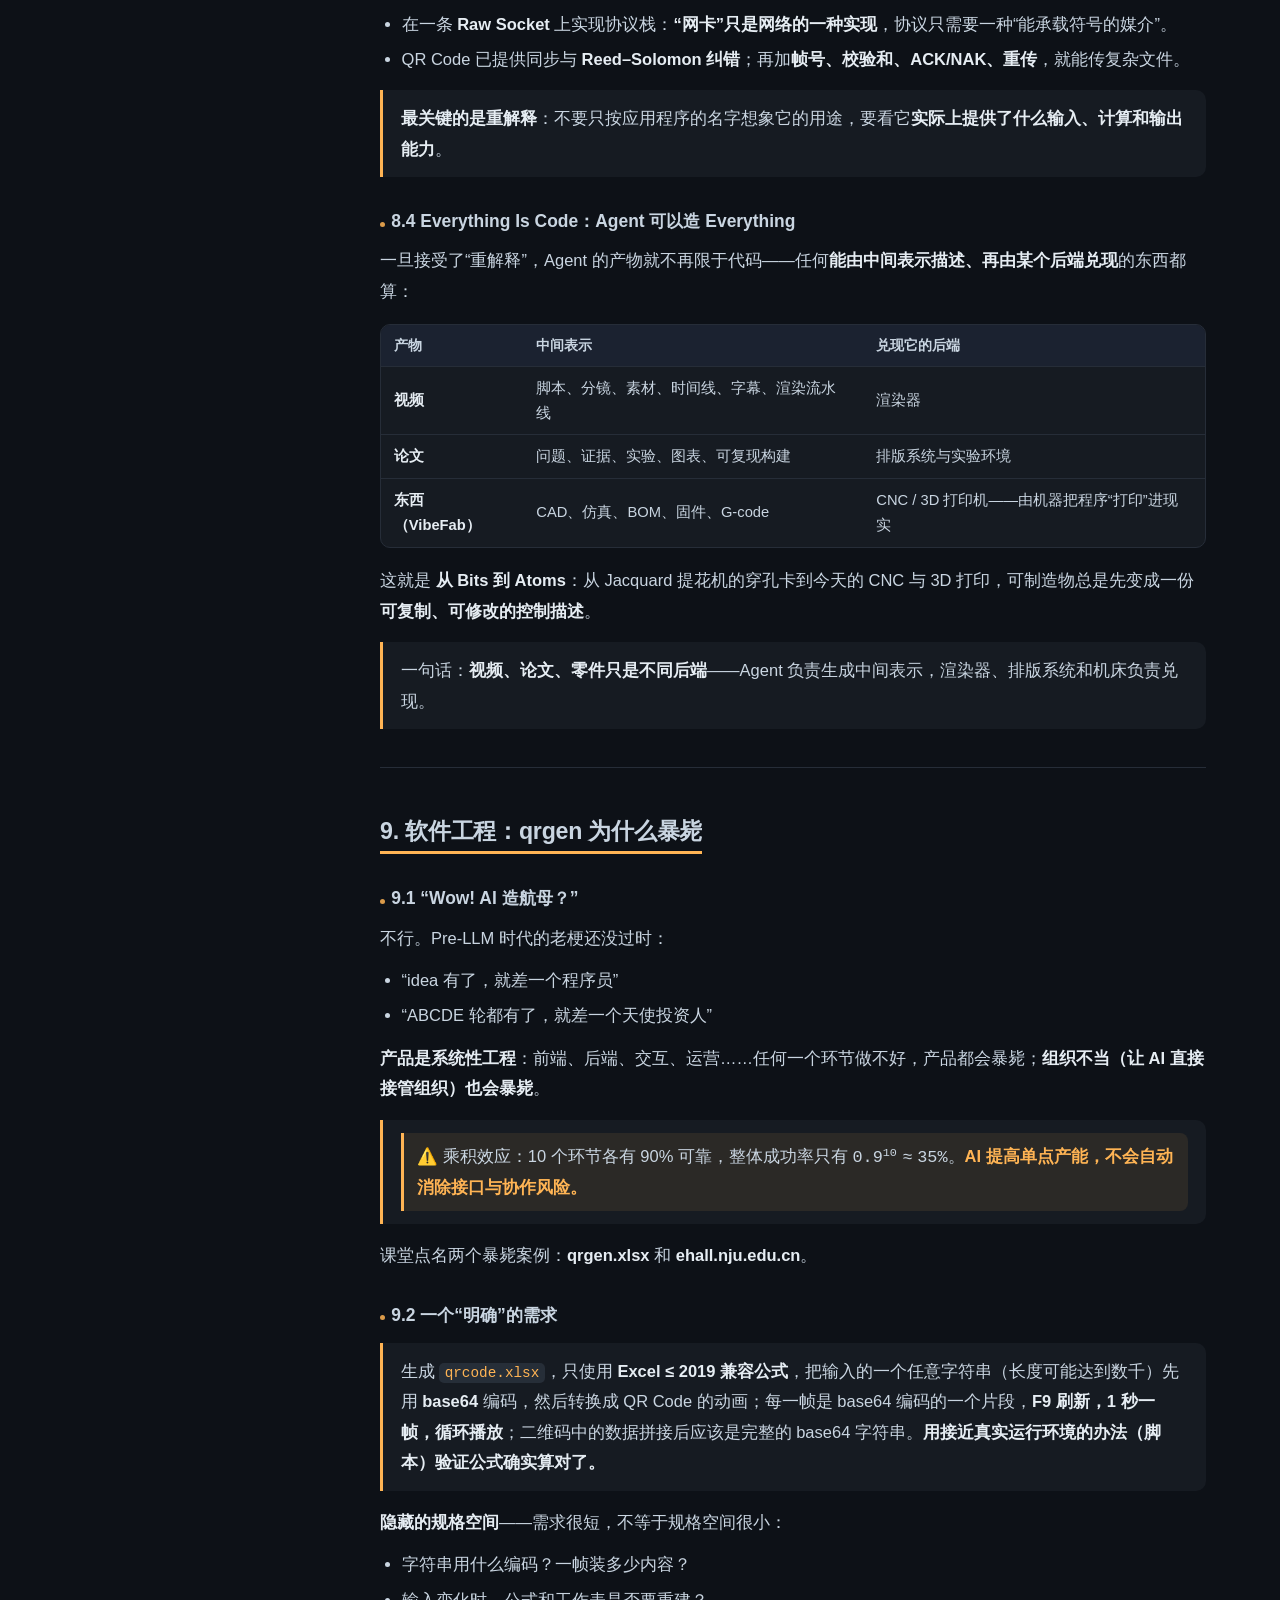
==== commit 36b08827: "Update NJU-生成式软件工程-第01讲-欢迎来到未来.html" ====
--- a/NJU-生成式软件工程-第01讲-欢迎来到未来.html
+++ b/NJU-生成式软件工程-第01讲-欢迎来到未来.html
@@ -202,10 +202,10 @@
 
 /* 返回主页 */
 #home{position:fixed;right:76px;bottom:22px;height:42px;display:flex;align-items:center;gap:.35rem;
-  padding:0 .9rem;border-radius:21px;background:var(--bg2);border:1px solid var(--line);
-  color:var(--fg2);font-size:.84rem;cursor:pointer;box-shadow:var(--shadow);z-index:50;
+  padding:0 .9rem;border-radius:21px;background:var(--bg2);border:1px solid rgba(255,180,84,.45);
+  color:var(--acc);font-size:.84rem;cursor:pointer;box-shadow:var(--shadow);z-index:50;
   transition:.2s;text-decoration:none;white-space:nowrap}
-#home:hover{color:var(--acc);border-color:var(--acc);text-decoration:none}
+#home:hover{color:var(--acc);border-color:var(--acc);text-decoration:none;filter:brightness(1.1)}
 @media (max-width:640px){#home{right:70px;padding:0 .7rem;font-size:.78rem}}
 
 @media (max-width:1000px){
@@ -241,6 +241,7 @@
 <div class="hsub">课堂笔记 · 以官方讲义与 44 页幻灯片为主体，附课堂现场与术语索引</div>
 <div class="meta"><div class="mrow"><span class="mk">视频</span><span class="mv"><a href="https://www.bilibili.com/video/BV1pb8o6yE8f" target="_blank" rel="noopener">BV1pb8o6yE8f</a></span></div><div class="mrow"><span class="mk">主讲</span><span class="mv">蒋炎岩（南京大学计算机学院，“绿导师”）</span></div><div class="mrow"><span class="mk">课程</span><span class="mv">2026 秋季学期《生成式软件工程》(GenSE)，面向大三，选修，新开课</span></div><div class="mrow"><span class="mk">时长</span><span class="mv">100 分钟（Raw 课堂实录）</span></div><div class="mrow"><span class="mk">配套资料</span><span class="mv"><a href="https://jyywiki.cn/GSE/2026/" target="_blank" rel="noopener">课程主页 jyywiki.cn/GSE/2026</a> ｜ <a href="https://jyywiki.cn/GSE/2026/lect1.md" target="_blank" rel="noopener">讲义 lect1</a> ｜ <a href="https://jyywiki.cn/GSE/2026/slides1.html" target="_blank" rel="noopener">幻灯片 slides1</a></span></div><div class="mrow"><span class="mk">整理说明</span><span class="mv">本笔记以官方讲义与 44 页幻灯片原文为主体，把课堂录像与现场讨论<strong>转写为连贯的文字解读</strong>，不按视频时间轴切分节点；讲义为课程方整理后的文本，与录像中的口语表述可能有细微差别。</span></div></div><hr>
 <div class="hero-act">
+  <a class="btn" href="index.html" title="返回课程笔记主页（快捷键 Esc）">← 返回主页</a>
   <button class="btn" id="appx">展开全部附录</button>
   <button class="btn" id="theme">☾ 深色</button>
   <a class="btn" href="https://jyywiki.cn/GSE/2026/" target="_blank" rel="noopener">课程主页 ↗</a>
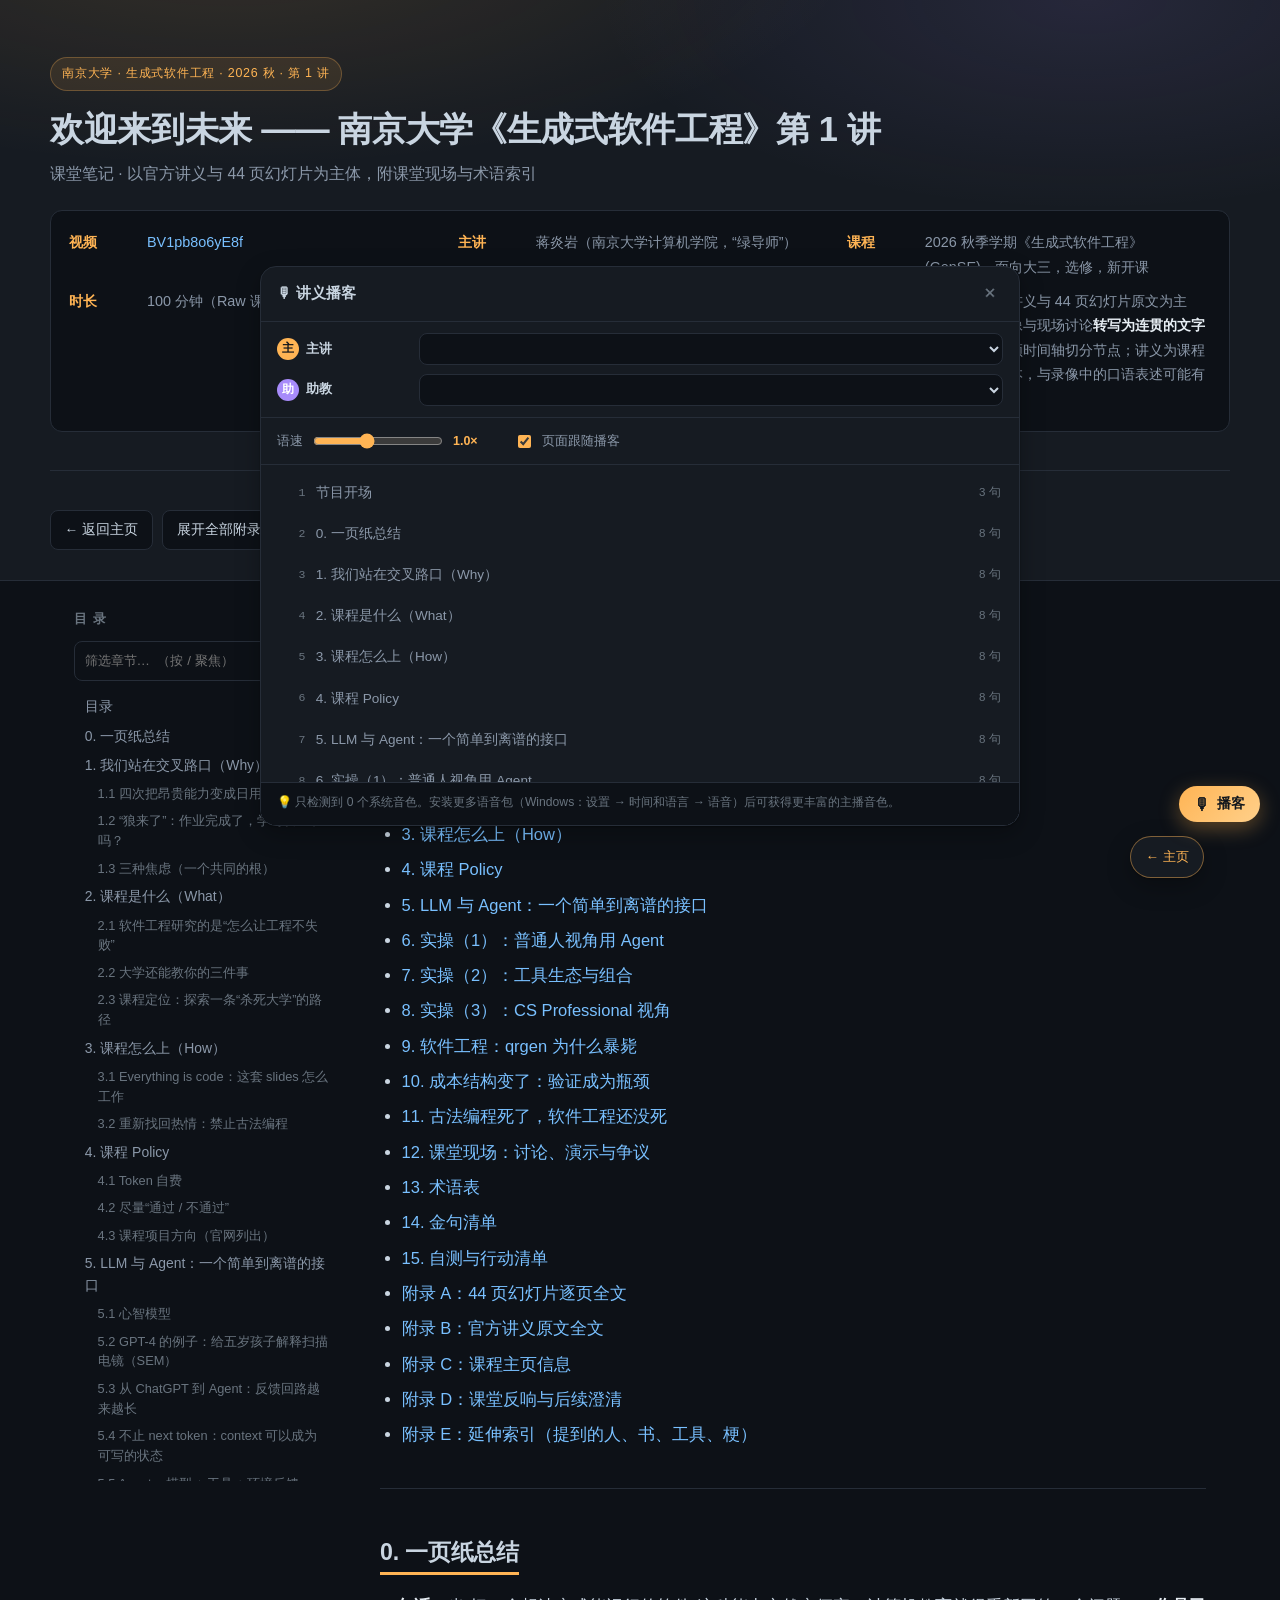
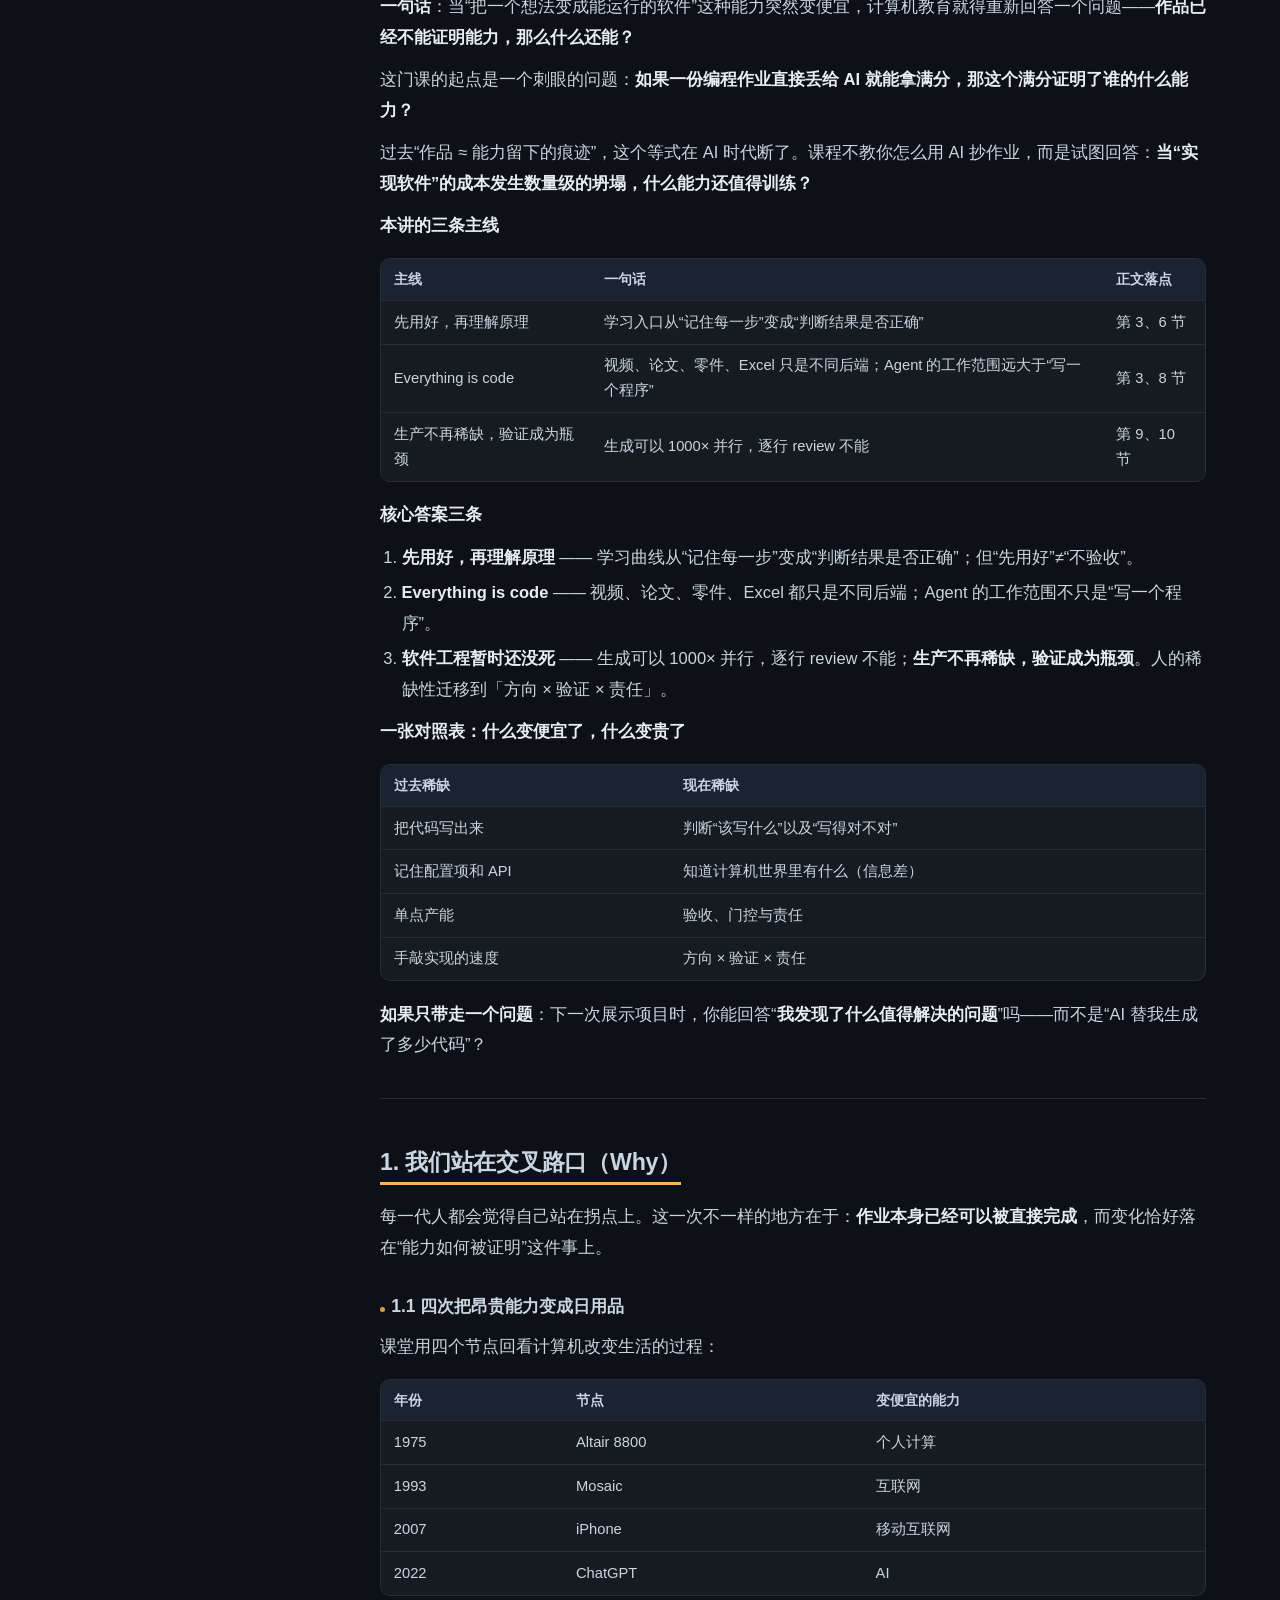
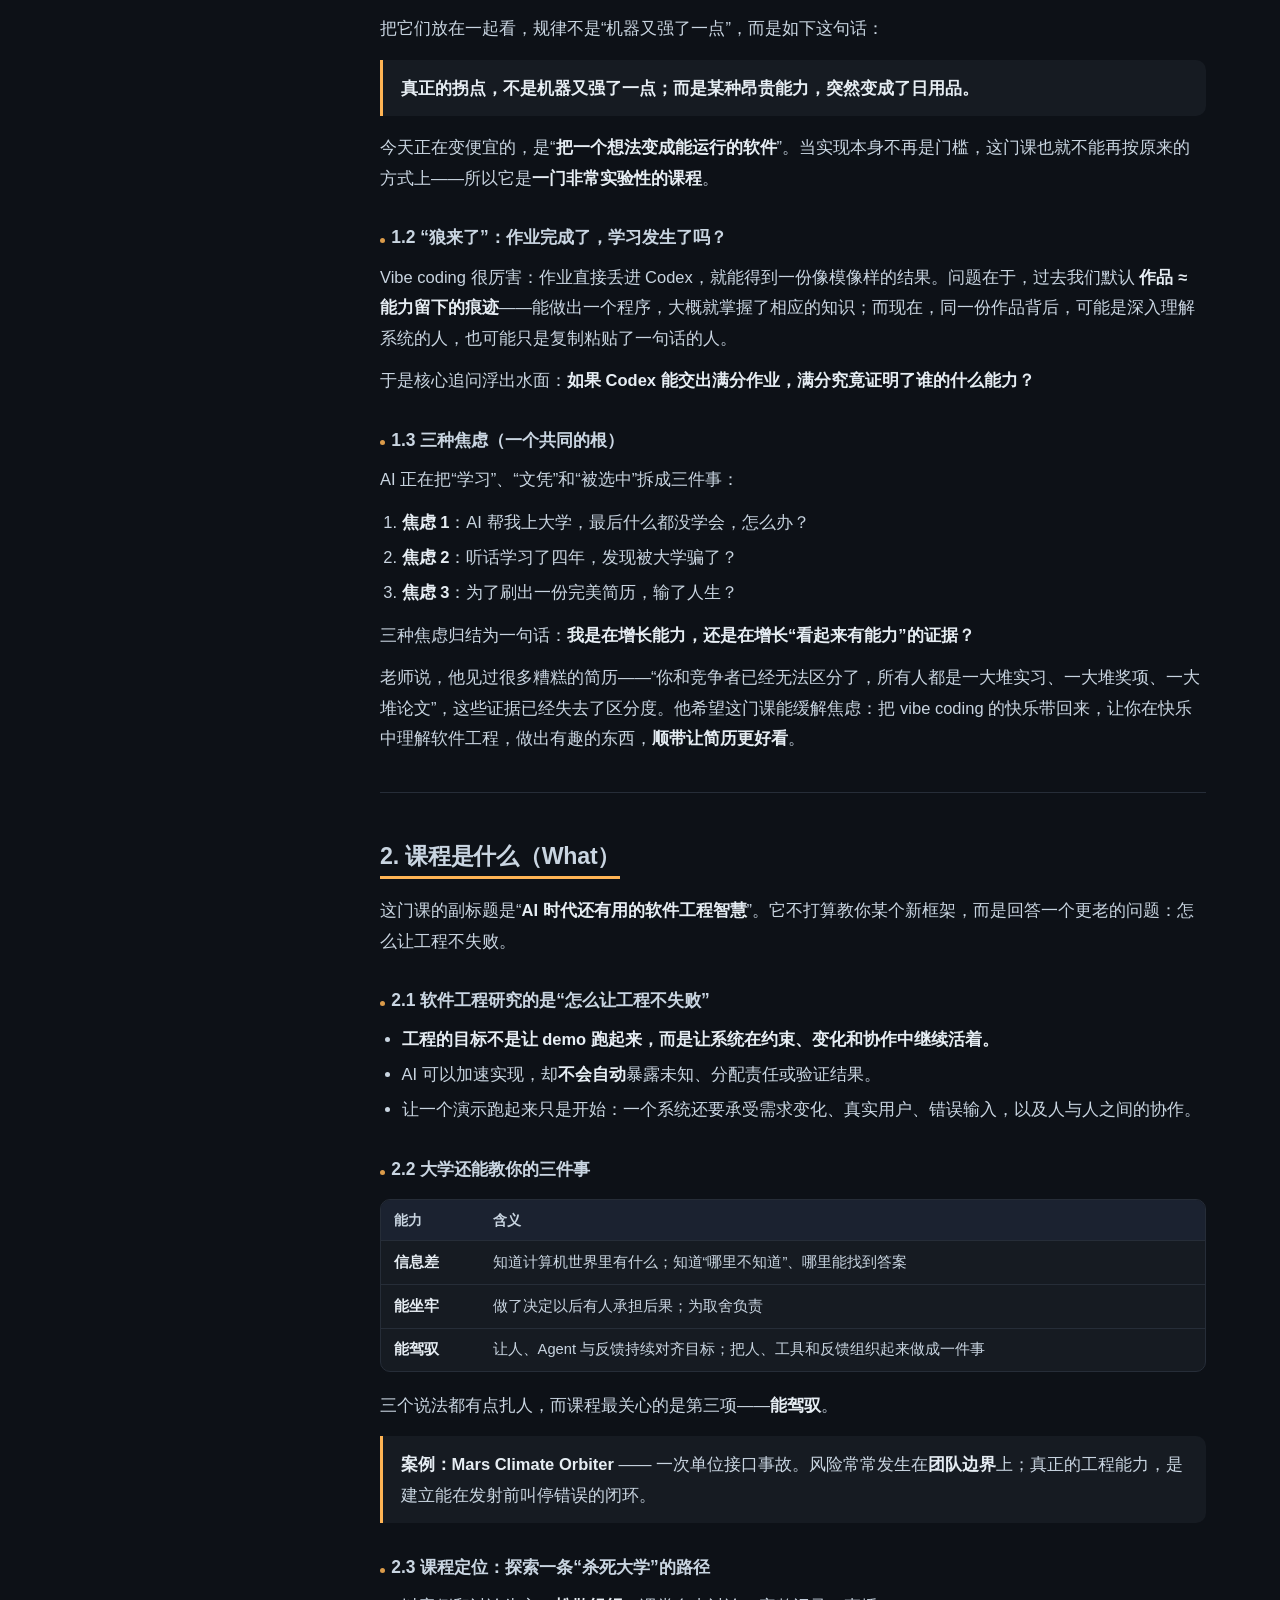
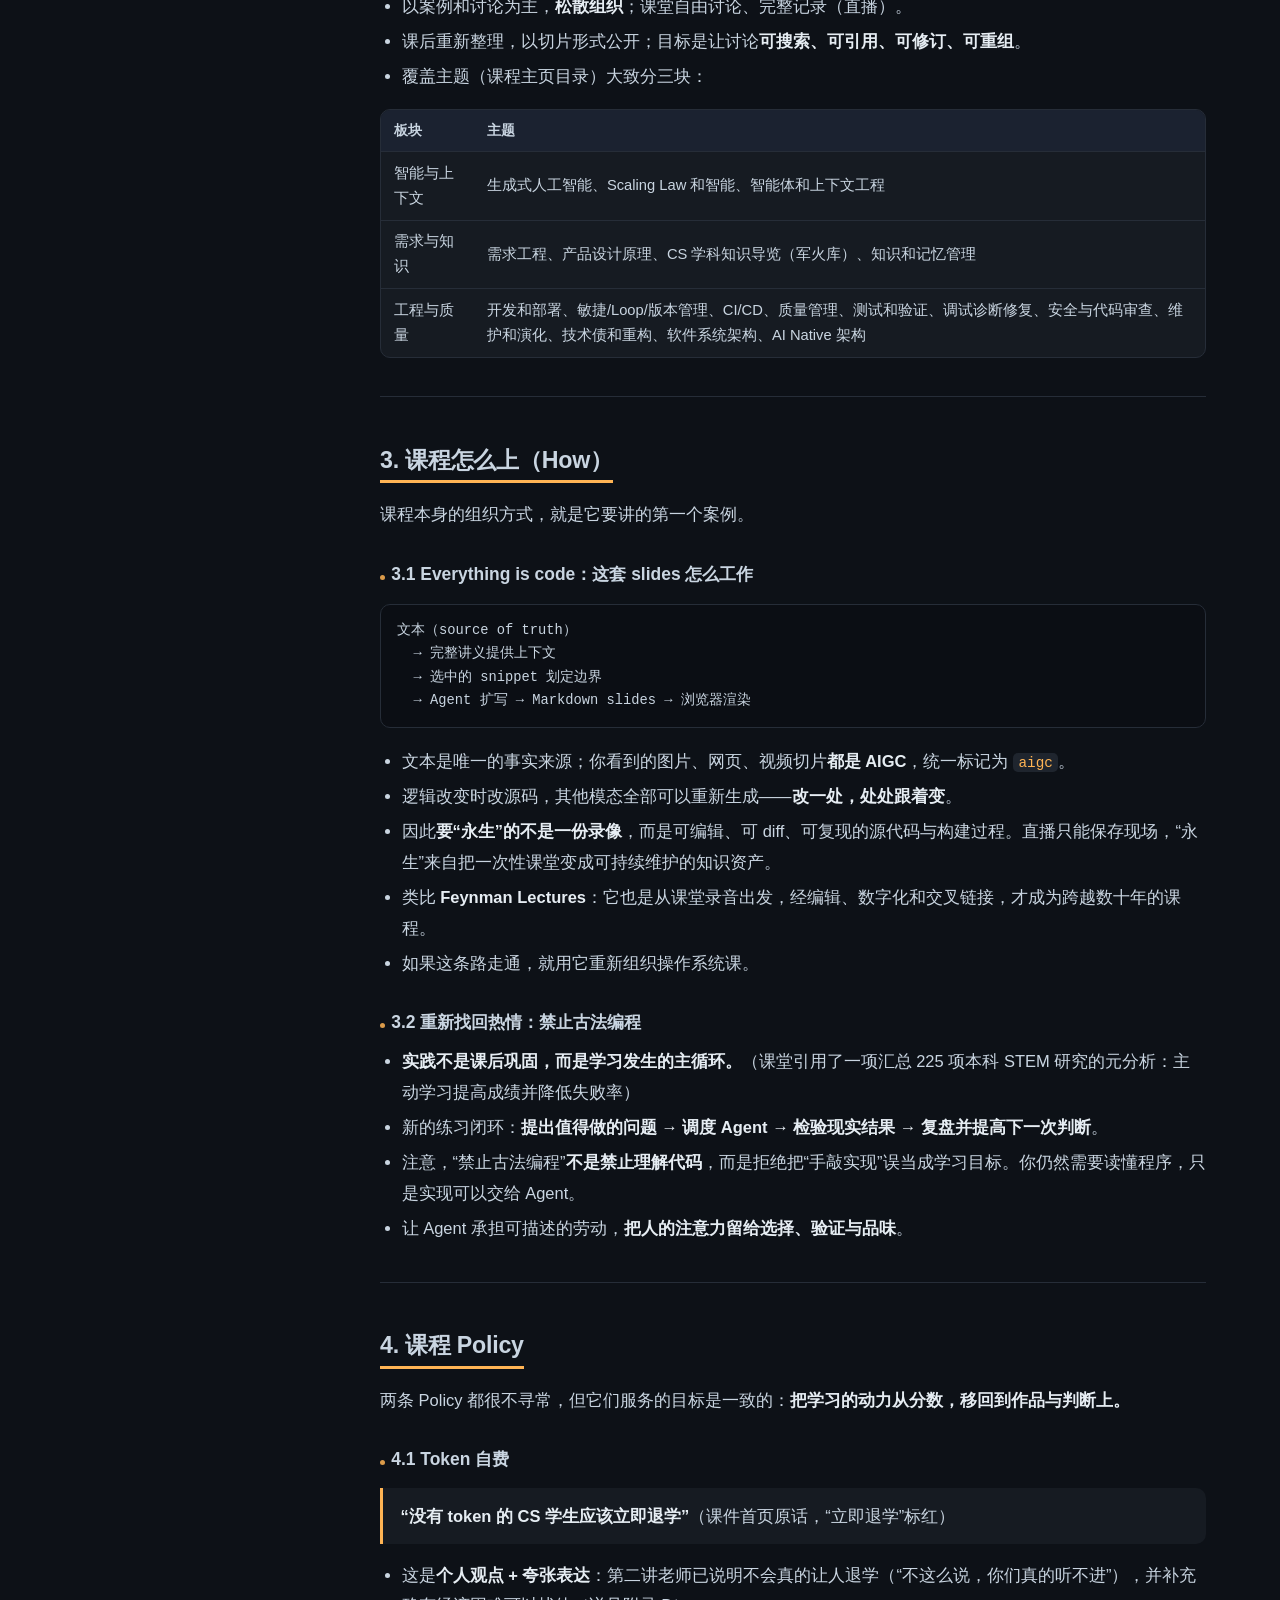
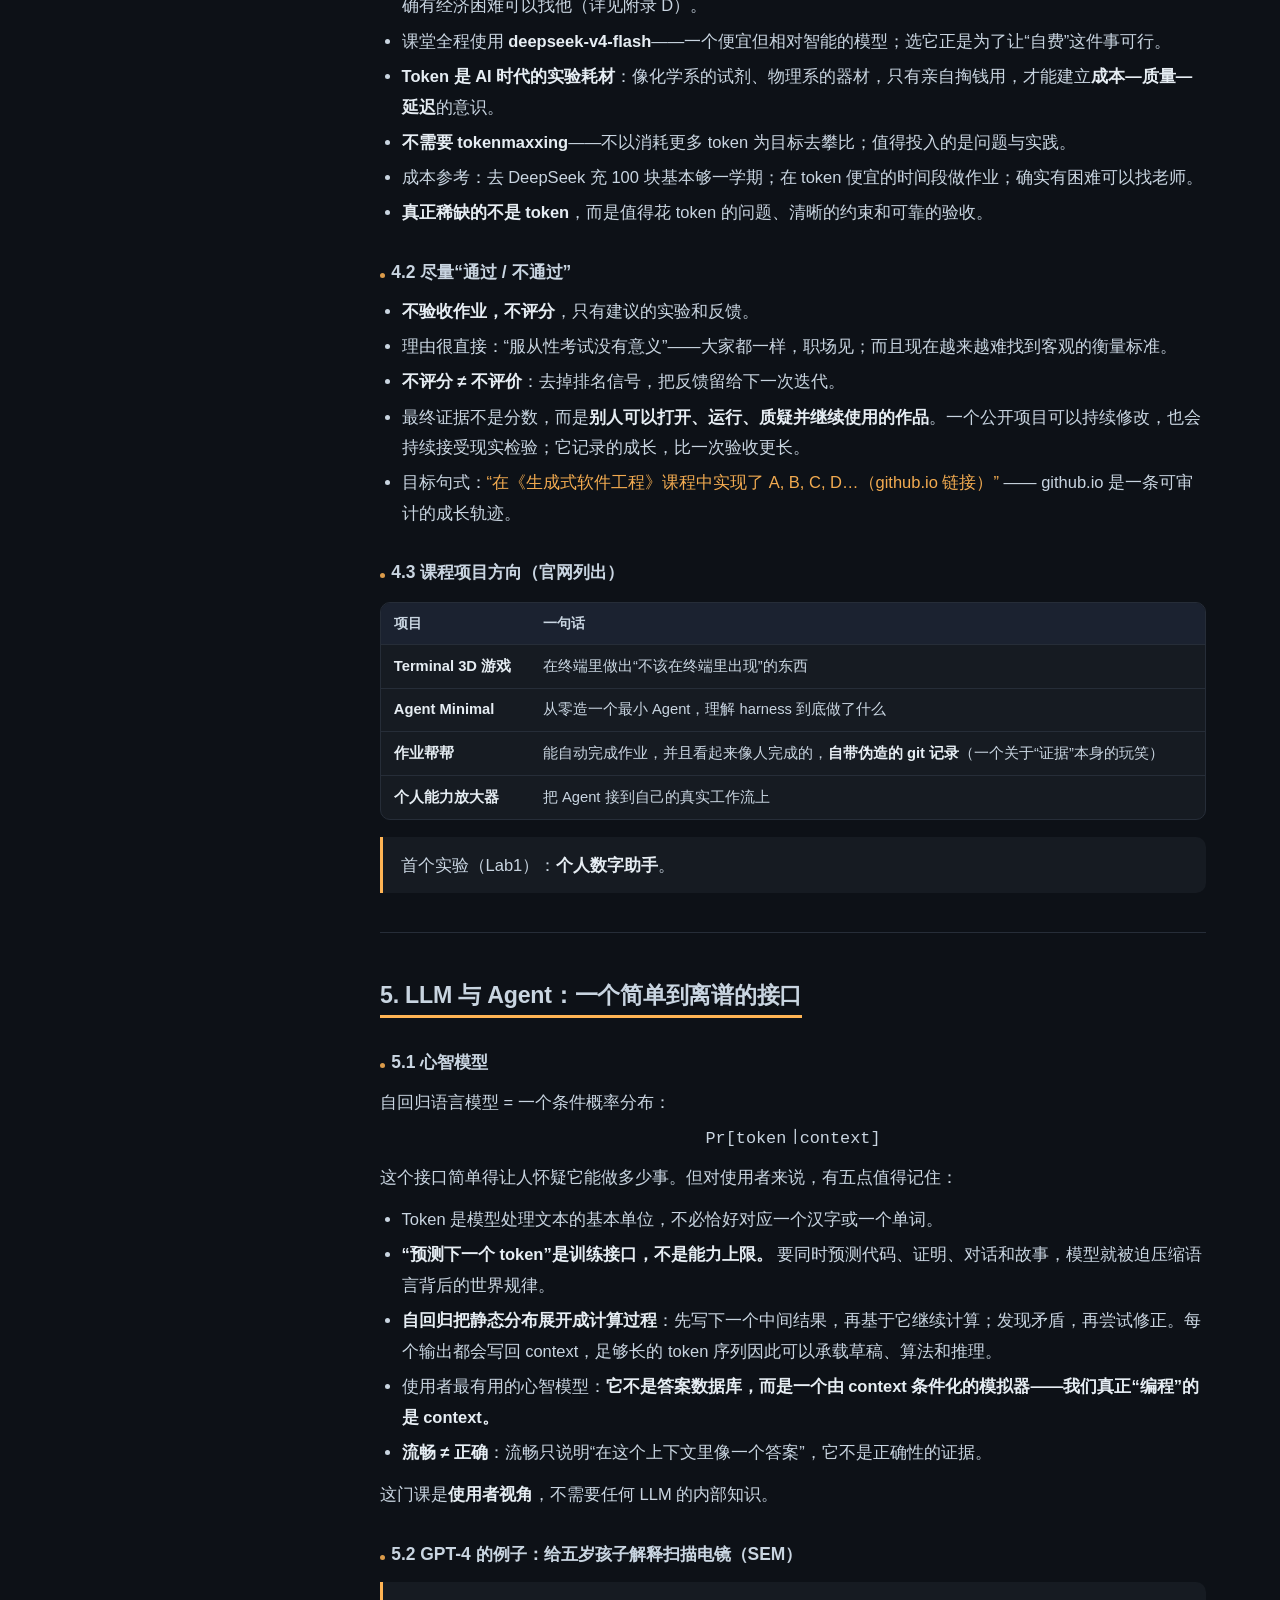
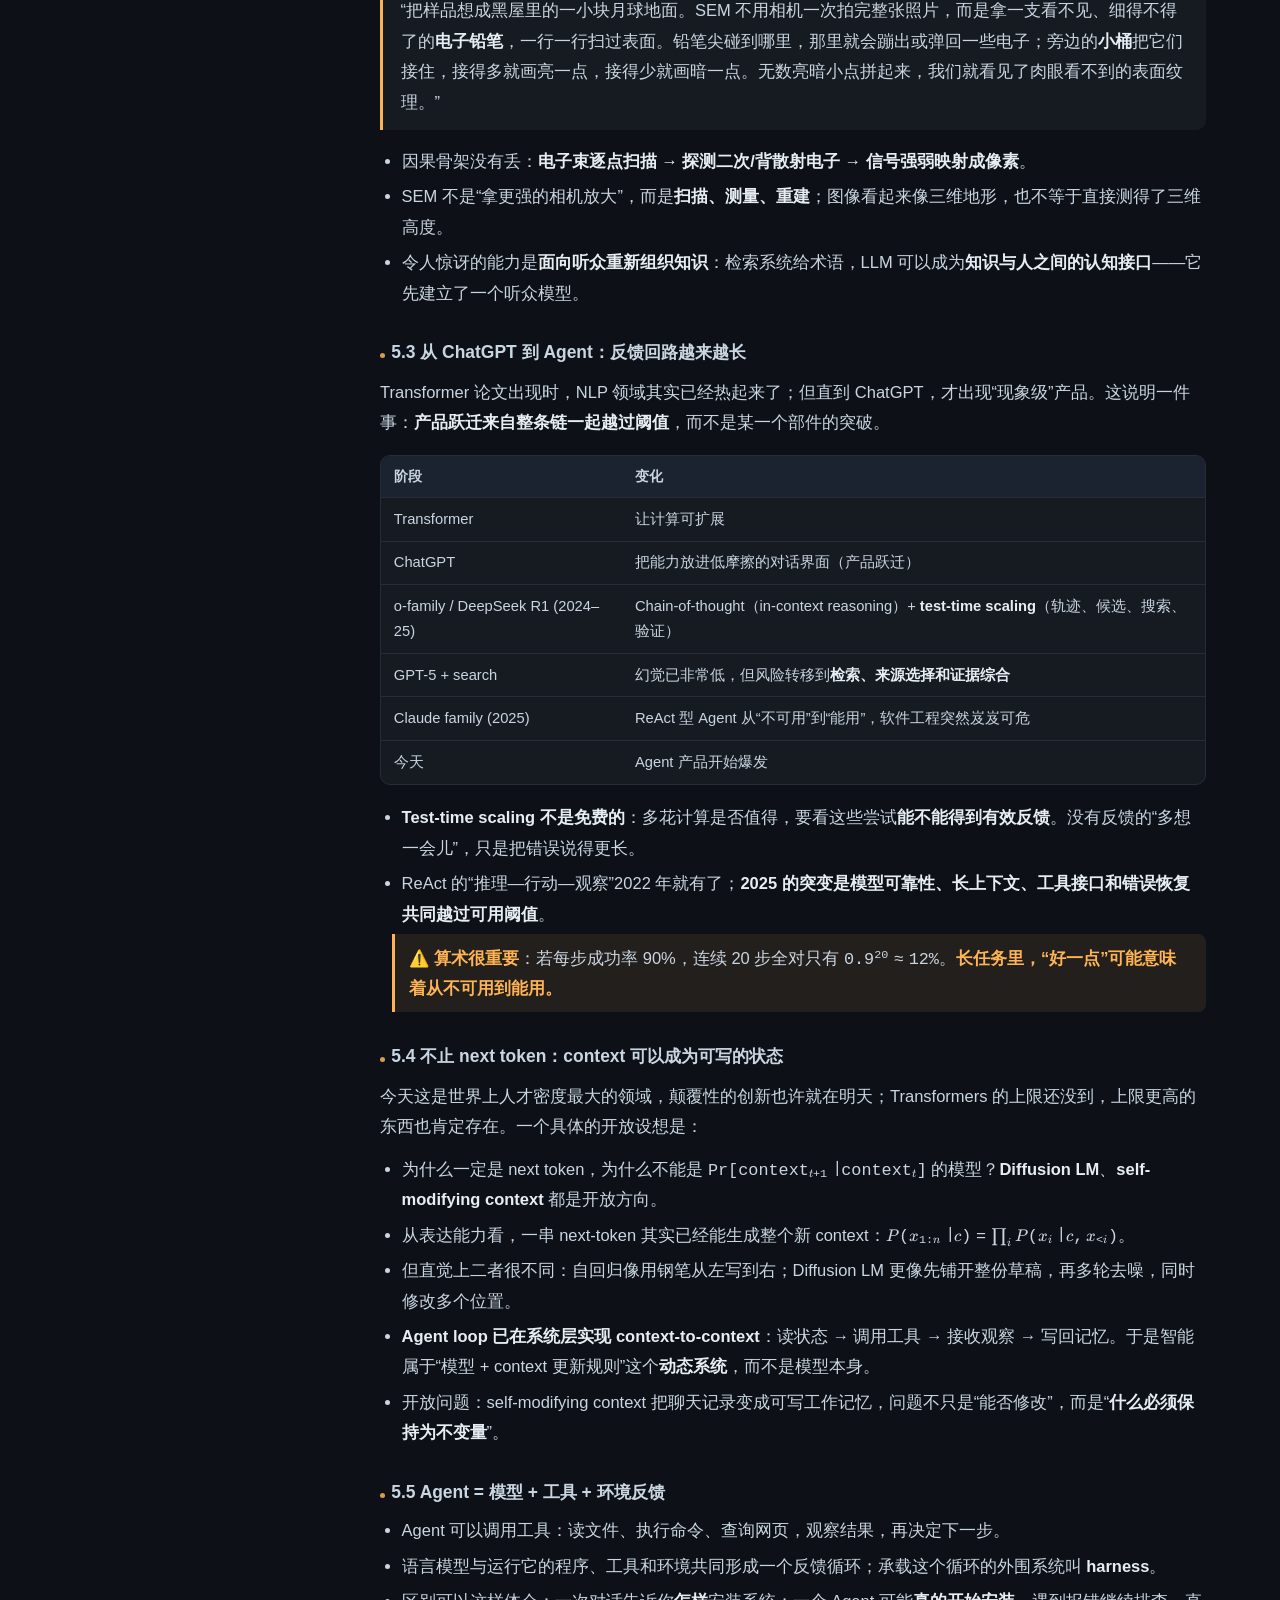
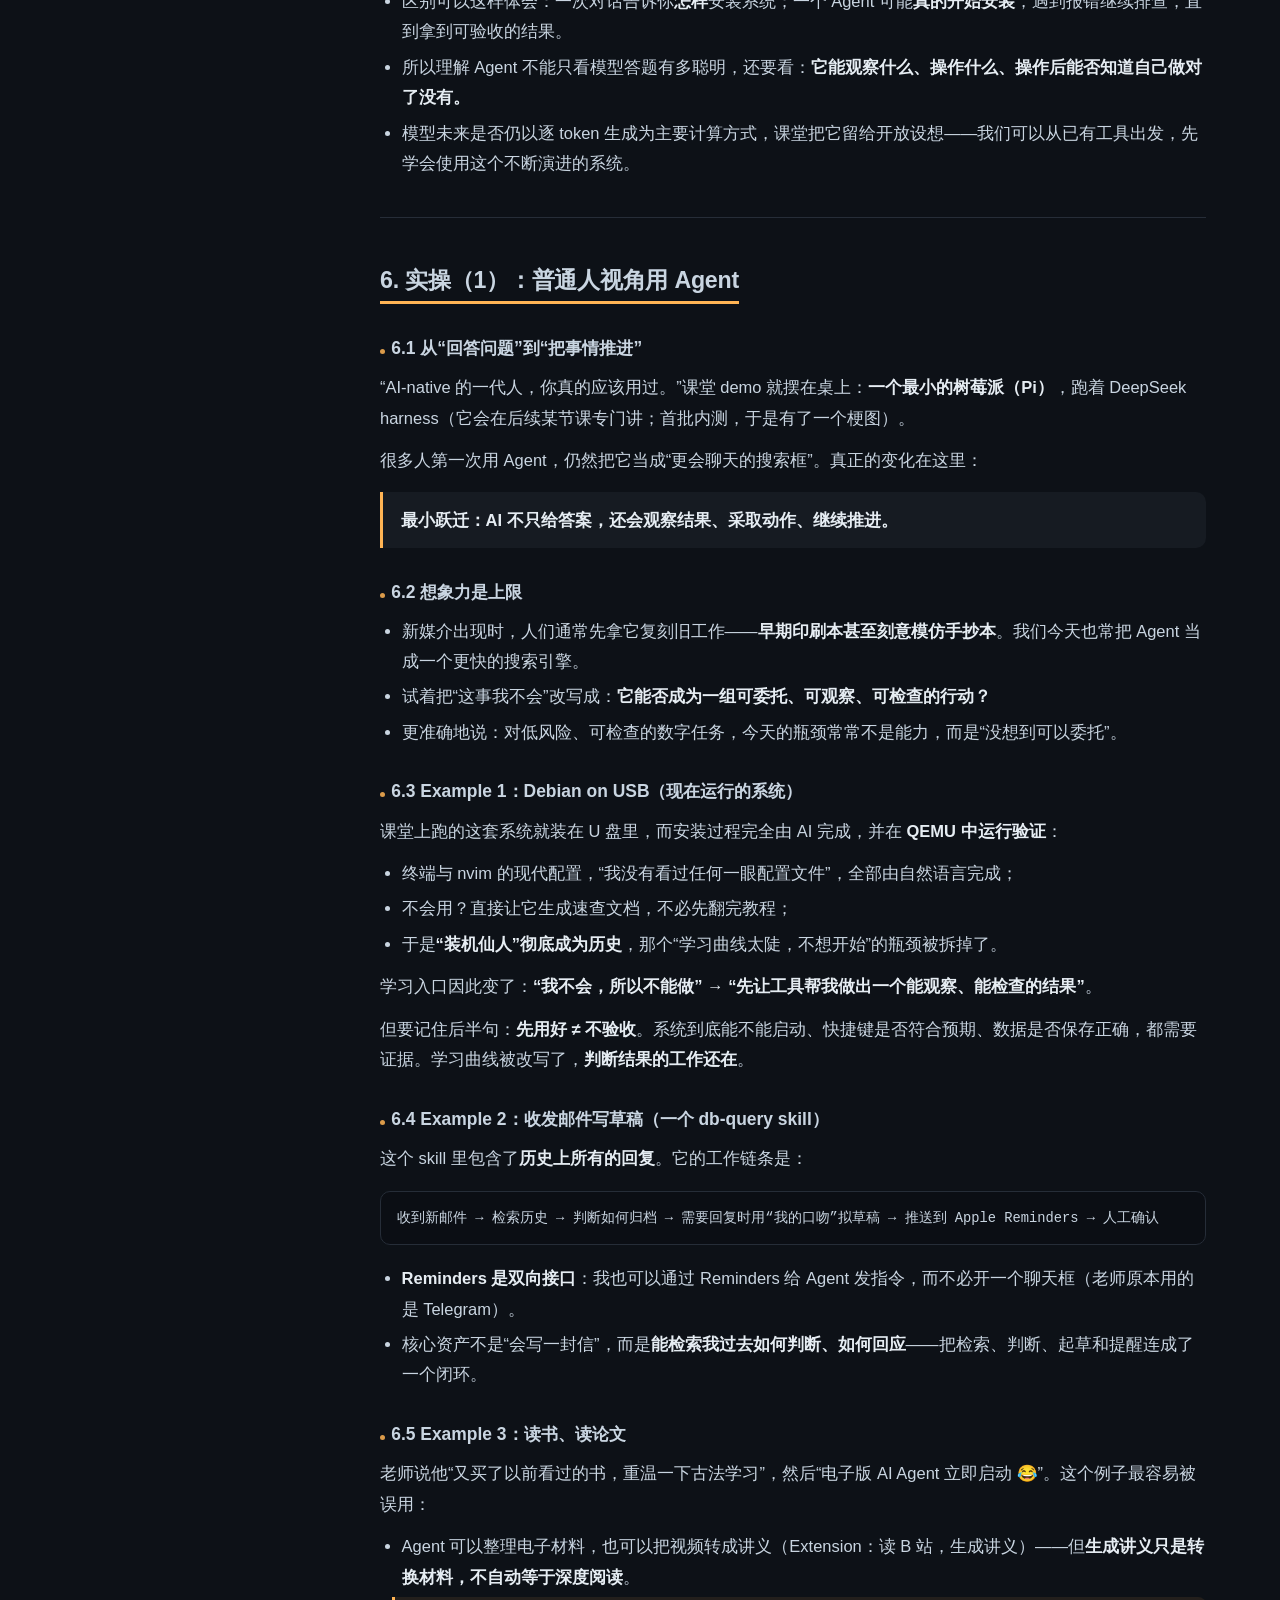
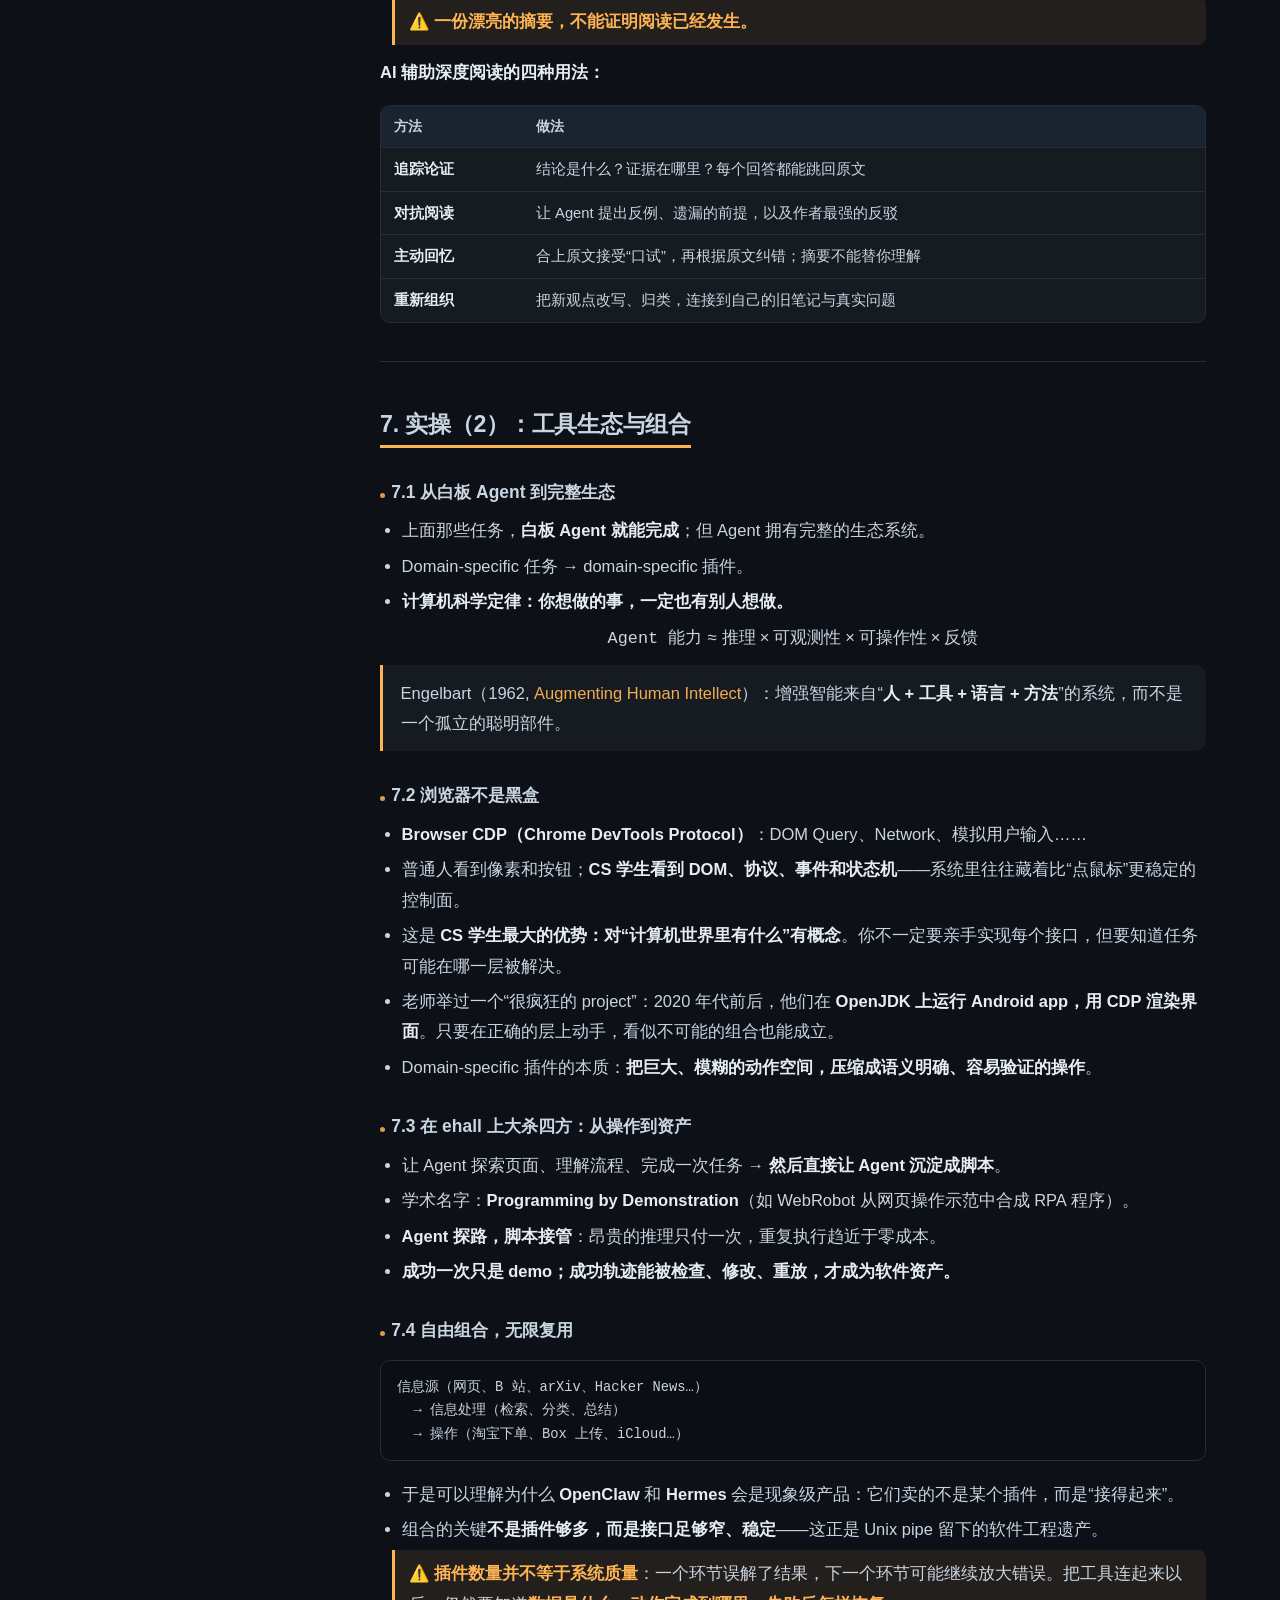
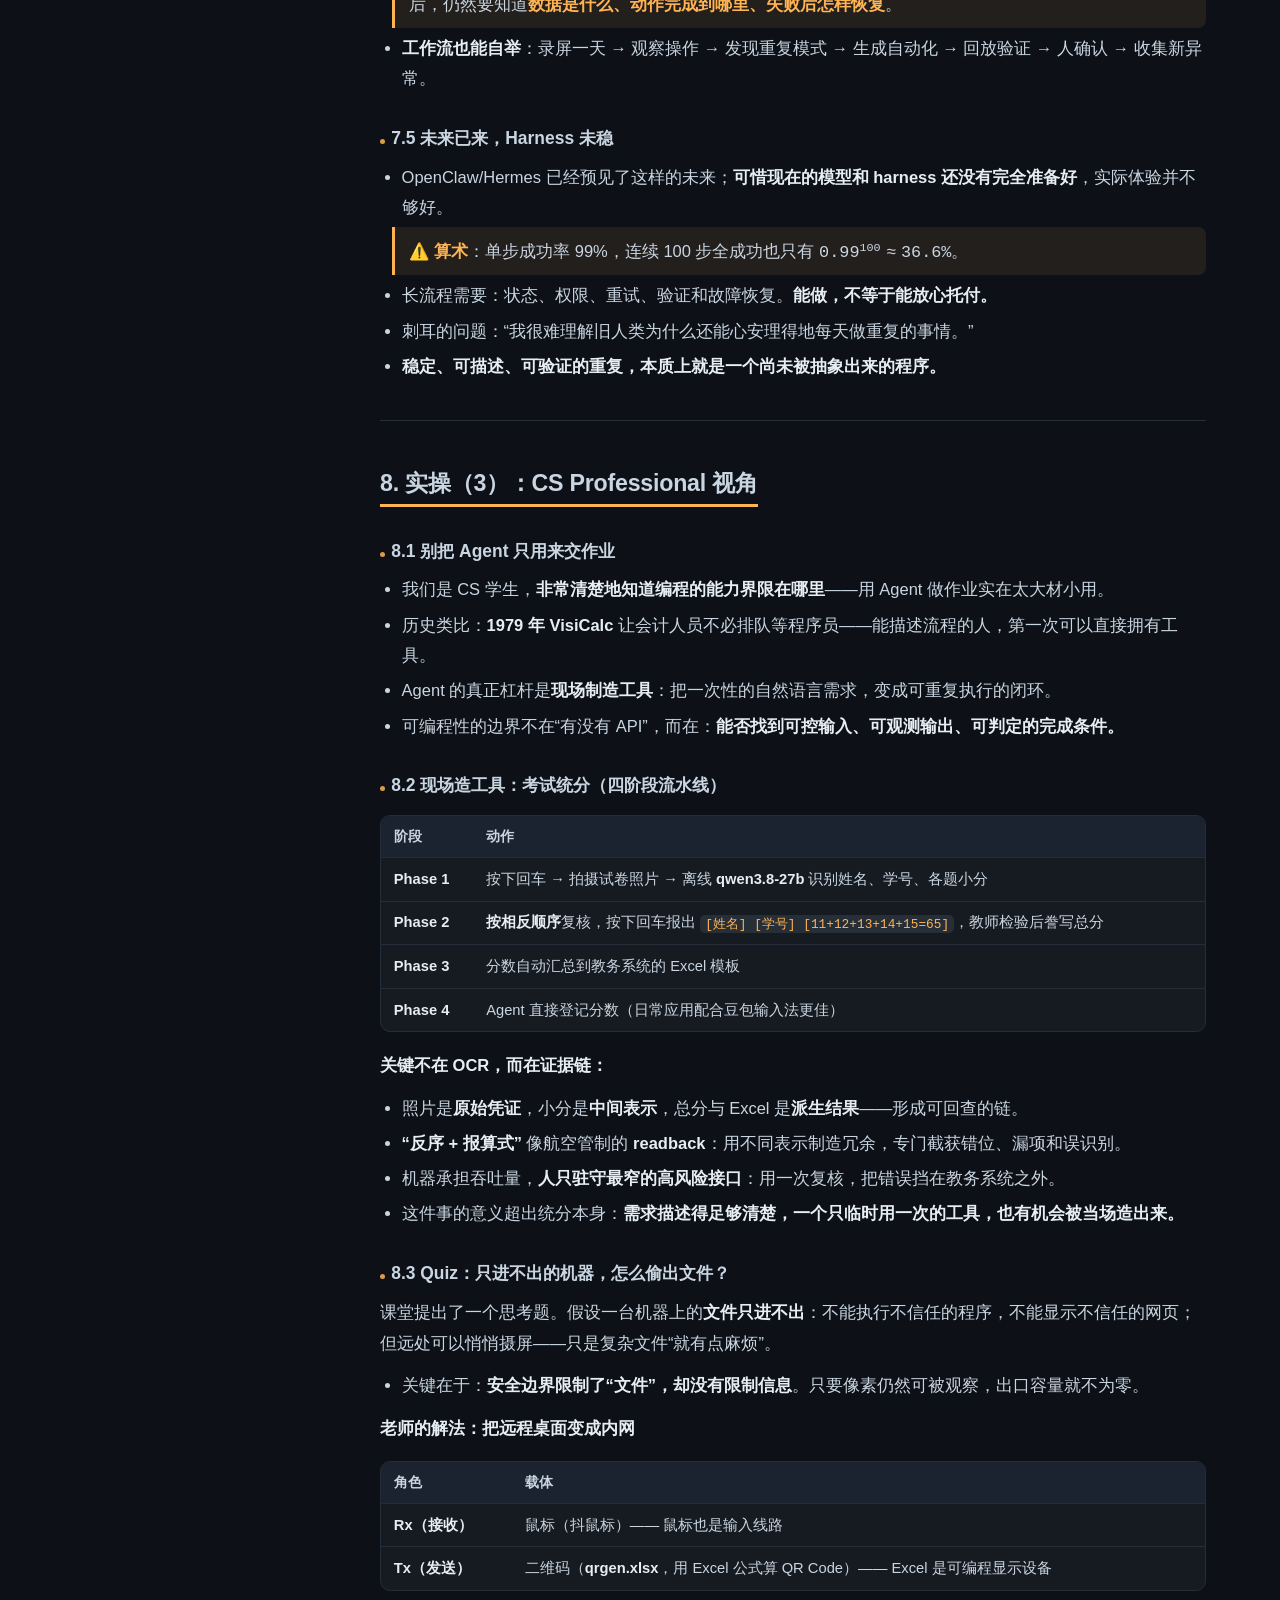
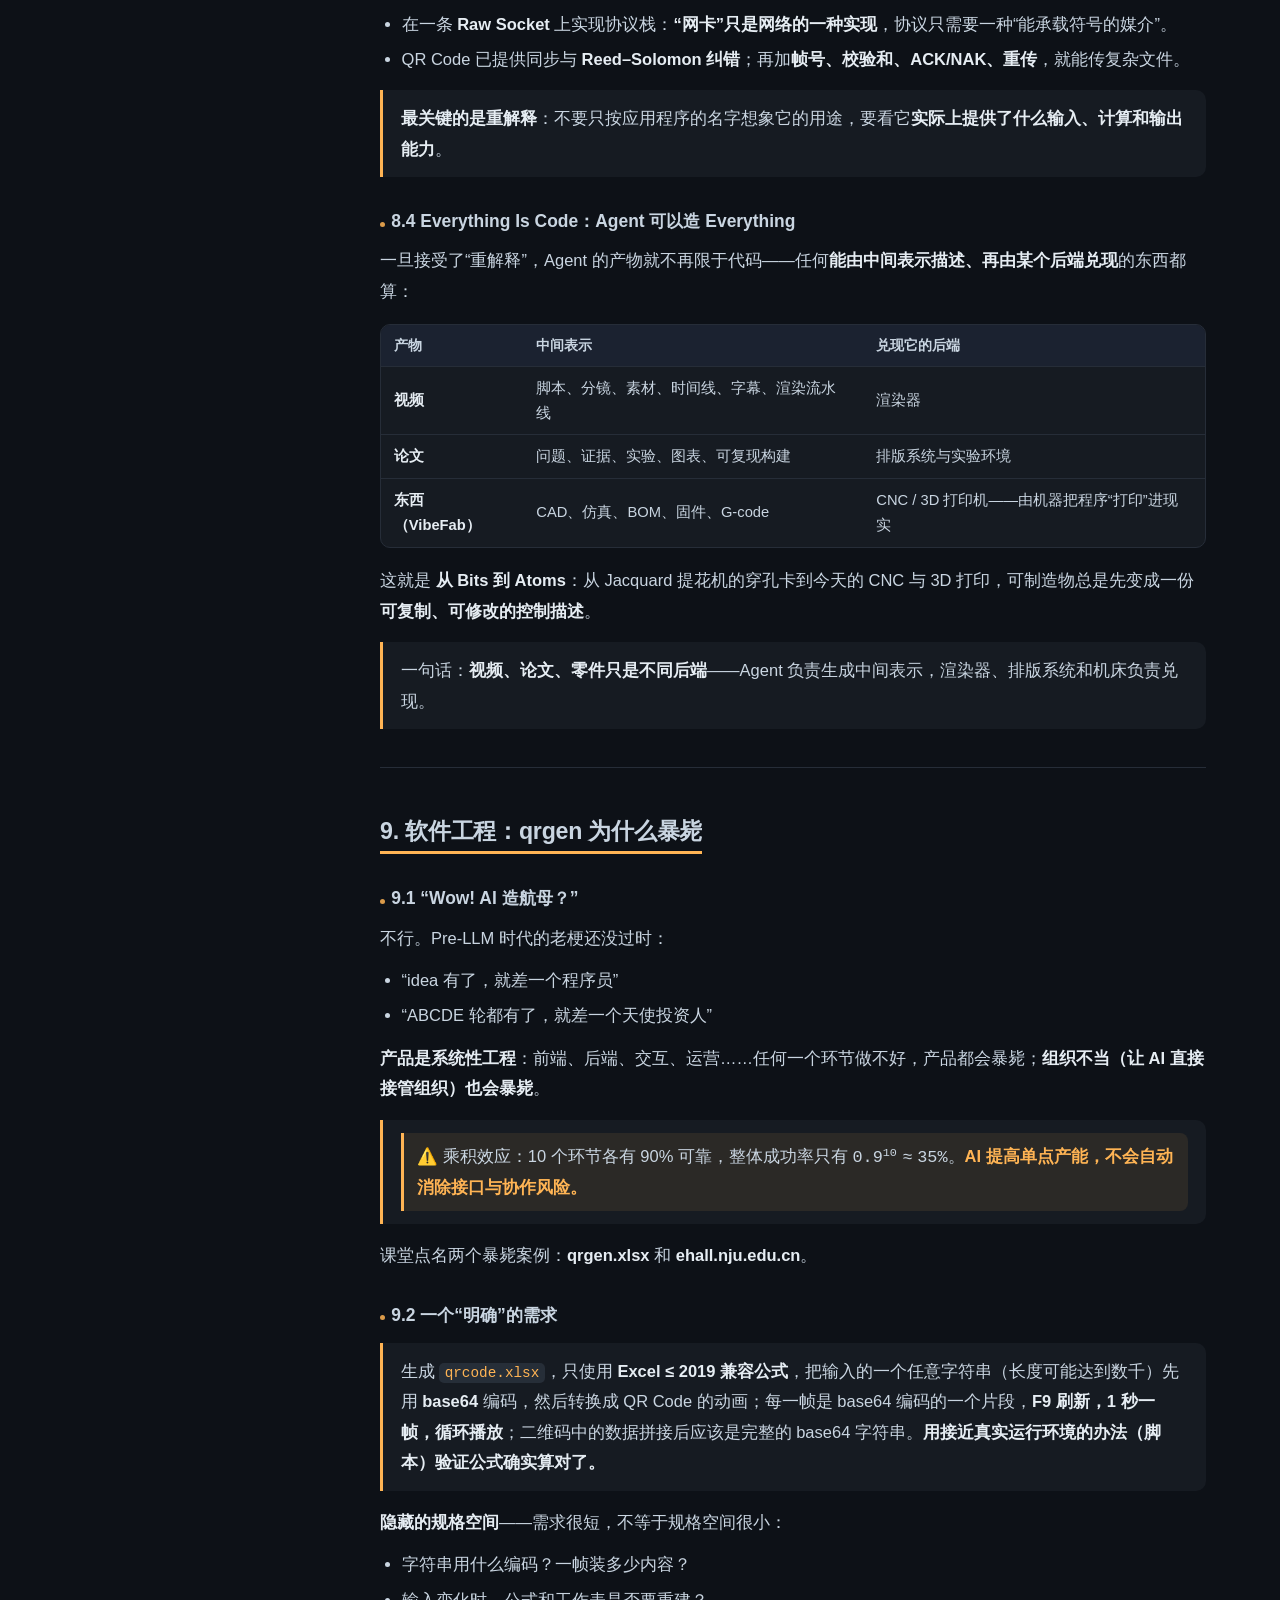
==== commit ae2f5f4f: "Update NJU-生成式软件工程-第01讲-欢迎来到未来.html" ====
--- a/NJU-生成式软件工程-第01讲-欢迎来到未来.html
+++ b/NJU-生成式软件工程-第01讲-欢迎来到未来.html
@@ -1091,5 +1091,97 @@
 })();
 
 </script>
+
+<!-- ===== 讲义播客：样式 + 引擎 + 页面联动 ===== -->
+<link rel="stylesheet" href="assets/podcast.css">
+<script src="assets/podcast.js"></script>
+<script>
+/* 播客集成：把正文交给 Podcast，令播放进度反向驱动页面 */
+(function(){
+  if(!window.Podcast || !Podcast.init) return;
+
+  var pod = Podcast.init({
+    root: document.querySelector('main') || document,
+    mount: document.body,
+    tocSelector: '#toc a',
+    storageKey: 'gse1-podcast',
+    maxSentencesPerChapter: 6,
+    hosts: [
+      { name: '主讲', voice: '' },   // ⬇︎ 可在播放器面板切换音色
+      { name: '助教', voice: '' }
+    ]
+  });
+  if(!pod) return;
+
+  /* —— 联动 1：章节高亮 —— */
+  var tocLinks = [].slice.call(document.querySelectorAll('#toc a'));
+  function markChapter(chIdx){
+    var ch = pod.chapters[chIdx];
+    tocLinks.forEach(function(a){ a.classList.remove('pod-on'); });
+    [].slice.call(document.querySelectorAll('main section')).forEach(function(s){ s.classList.remove('pod-active'); });
+    if(!ch) return;
+    var anchor = ch.anchorId && document.getElementById(ch.anchorId);
+    if(anchor){
+      var sec = anchor.closest('section');
+      if(sec) sec.classList.add('pod-active');
+      var link = tocLinks.filter(function(a){
+        return decodeURIComponent((a.getAttribute('href')||'').slice(1)) === ch.anchorId;
+      })[0];
+      if(link) link.classList.add('pod-on');
+    }
+  }
+
+  /* —— 联动 2：正文逐句高亮 —— */
+  var BRIDGE_RE = /^(那这里其实有个关键点，|换个角度说，|我补充一句，|顺着刚才的话，|这里要注意，|有意思的是，|第\s*\d+\s*部分，|欢迎收听[^。]*。|我们会用[^。]*。|如果听到[^。]*。|好，这一部分我们先聊到这。)/;
+  var NOISE_RE = /（[^）]*幻灯片[^）]*）|\([^)]*slide[^)]*\)|（[^）]{1,14}）|【[^】]*】/g;
+  function norm(s){
+    return String(s||'')
+      .replace(NOISE_RE,'')
+      .replace(/[\s，。、；：！？「」『』（）()【】“”‘’—…·.,;:!?\-\/]/g,'');
+  }
+  function highlightSentence(text){
+    clearSentenceHighlight();
+    if(!text) return;
+    var probe = norm(text.replace(BRIDGE_RE,''));
+    if(probe.length < 4){ probe = norm(text); }
+    if(probe.length < 4) return;
+    var head = probe.slice(0, 16);
+    var targets = [].slice.call(document.querySelectorAll('main p, main li'));
+    var best = null, bestScore = 0;
+    for(var i=0;i<targets.length;i++){
+      var el = targets[i];
+      if(el.closest('details')) continue;
+      var t = norm(el.textContent);
+      if(!t) continue;
+      if(t.indexOf(head) >= 0){ best = el; break; }
+      var n = Math.min(head.length, t.length, 10), hit = 0;
+      for(var k=0;k<n;k++){ if(head[k] === t[k]) hit++; else break; }
+      if(hit > bestScore){ bestScore = hit; best = el; }
+    }
+    if(best && (bestScore >= 5 || norm(best.textContent).indexOf(head) >= 0)){
+      best.classList.add('pod-sent','pod-now');
+      var r = best.getBoundingClientRect();
+      if(r.top < 60 || r.bottom > window.innerHeight - 40){
+        try{ window.scrollTo({top: window.scrollY + r.top - 130, behavior:'smooth'}); }catch(e){}
+      }
+    }
+  }
+  function clearSentenceHighlight(){
+    var on = document.querySelectorAll('.pod-sent.pod-now');
+    for(var i=0;i<on.length;i++) on[i].classList.remove('pod-now');
+  }
+
+  pod.on('turnstart', function(d){
+    markChapter(d.ch);
+    highlightSentence(d.text);
+    document.body.classList.add('pod-playing');
+  });
+  pod.on('stop', function(){ clearSentenceHighlight(); document.body.classList.remove('pod-playing'); });
+  pod.on('finish', function(){ clearSentenceHighlight(); document.body.classList.remove('pod-playing'); });
+  pod.on('scrollto', function(){ markChapter(pod.cursor.ch); });
+
+  window.addEventListener('beforeunload', function(){ try{ speechSynthesis.cancel(); }catch(e){} });
+})();
+</script>
 </body>
 </html>
--- a/assets/podcast.css
+++ b/assets/podcast.css
@@ -0,0 +1,174 @@
+/*!
+ * podcast.css — 「讲义播客」界面与页面联动样式
+ * 复用站点已有 CSS 变量（--bg/--bg2/--fg/--acc…），自动适配深/浅色。
+ */
+
+/* ================= 入口悬浮按钮 ================= */
+.pod{position:relative;z-index:70}
+.pod-fab{
+  position:fixed;right:20px;bottom:78px;z-index:70;
+  display:inline-flex;align-items:center;gap:.42rem;
+  font:inherit;font-size:.85rem;font-weight:650;line-height:1;
+  color:#10151c;background:linear-gradient(135deg,var(--acc),#ffd08a);
+  border:0;border-radius:999px;padding:.62rem .95rem;cursor:pointer;
+  box-shadow:0 6px 20px rgba(255,180,84,.35),0 2px 6px rgba(0,0,0,.3);
+  transition:transform .16s,box-shadow .16s,opacity .2s;
+}
+.pod-fab:hover{transform:translateY(-2px);box-shadow:0 10px 26px rgba(255,180,84,.45)}
+.pod-fab-ico{font-size:1.02rem;line-height:1}
+[data-theme="light"] .pod-fab{color:#fff;background:linear-gradient(135deg,#a85a00,#d98700);
+  box-shadow:0 6px 20px rgba(168,90,0,.28),0 2px 6px rgba(16,24,40,.12)}
+.pod.pod-open .pod-fab{opacity:0;pointer-events:none;transform:scale(.9)}
+
+/* ================= 底部播放条 ================= */
+.pod-bar{
+  position:fixed;left:50%;bottom:16px;transform:translate(-50%,140%);
+  z-index:72;width:min(760px,calc(100vw - 28px));
+  display:flex;align-items:center;gap:.55rem;
+  background:color-mix(in srgb,var(--bg2) 88%,transparent);
+  -webkit-backdrop-filter:blur(14px);backdrop-filter:blur(14px);
+  border:1px solid var(--line);border-radius:14px;
+  padding:.5rem .7rem;box-shadow:var(--shadow);
+  transition:transform .32s cubic-bezier(.22,1,.36,1),opacity .2s;
+  opacity:0;
+}
+.pod-bar.on{transform:translate(-50%,0);opacity:1}
+.pod-btn{
+  flex:0 0 auto;font:inherit;font-size:.82rem;color:var(--fg2);
+  background:var(--bg);border:1px solid var(--line);border-radius:9px;
+  width:32px;height:32px;display:inline-flex;align-items:center;justify-content:center;
+  cursor:pointer;transition:.15s;padding:0;
+}
+.pod-btn:hover{color:var(--acc);border-color:var(--acc)}
+.pod-play{
+  width:38px;height:38px;font-size:.9rem;font-weight:700;
+  color:#10151c;background:var(--acc);border-color:var(--acc);
+}
+.pod-play:hover{color:#10151c;filter:brightness(1.08)}
+[data-theme="light"] .pod-play{color:#fff}
+
+.pod-meta{flex:1 1 auto;min-width:0;padding:0 .15rem}
+.pod-title{display:flex;align-items:center;gap:.4rem;font-size:.85rem;font-weight:650;color:var(--fg);
+  white-space:nowrap;overflow:hidden;text-overflow:ellipsis}
+.pod-live{flex:0 0 auto;width:7px;height:7px;border-radius:50%;background:var(--fg3);transition:.2s}
+.pod-live.on{background:#ff5a5a;box-shadow:0 0 0 0 rgba(255,90,90,.6);animation:podPulse 1.6s infinite}
+@keyframes podPulse{
+  0%{box-shadow:0 0 0 0 rgba(255,90,90,.55)}
+  70%{box-shadow:0 0 0 7px rgba(255,90,90,0)}
+  100%{box-shadow:0 0 0 0 rgba(255,90,90,0)}
+}
+.pod-sub{font-size:.72rem;color:var(--fg3);white-space:nowrap;overflow:hidden;text-overflow:ellipsis;margin-top:.1rem}
+
+.pod-prog{flex:1 1 120px;min-width:70px;height:5px;border-radius:3px;background:var(--bg3);
+  cursor:pointer;overflow:hidden;position:relative}
+.pod-prog-fill{height:100%;width:0;border-radius:3px;
+  background:linear-gradient(90deg,var(--acc),var(--violet));transition:width .25s linear}
+
+/* ================= 展开面板 ================= */
+.pod-panel{
+  position:fixed;left:50%;bottom:74px;transform:translateX(-50%);
+  z-index:71;width:min(760px,calc(100vw - 28px));
+  max-height:min(66vh,560px);display:flex;flex-direction:column;
+  background:var(--bg2);border:1px solid var(--line);border-radius:16px;
+  box-shadow:var(--shadow);overflow:hidden;
+  animation:podUp .26s cubic-bezier(.22,1,.36,1);
+}
+@keyframes podUp{from{opacity:0;transform:translate(-50%,14px)}to{opacity:1;transform:translate(-50%,0)}}
+.pod-panel-hd{display:flex;align-items:center;justify-content:space-between;
+  padding:.75rem 1rem;border-bottom:1px solid var(--line)}
+.pod-panel-hd b{font-size:.92rem;font-weight:700}
+.pod-x{font:inherit;font-size:.8rem;color:var(--fg3);background:transparent;border:0;
+  cursor:pointer;padding:.2rem .4rem;border-radius:6px}
+.pod-x:hover{color:var(--acc);background:var(--bg3)}
+
+.pod-voices{padding:.7rem 1rem;display:grid;gap:.55rem;border-bottom:1px solid var(--line)}
+.pod-voice-row{display:flex;align-items:center;gap:.7rem}
+.pod-voice-name{flex:0 0 auto;display:inline-flex;align-items:center;gap:.45rem;
+  font-size:.84rem;font-weight:600;color:var(--fg);width:8.2rem}
+.pod-avatar{flex:0 0 auto;width:22px;height:22px;border-radius:50%;
+  display:inline-flex;align-items:center;justify-content:center;
+  font-size:.72rem;font-weight:700;font-style:normal;color:#10151c;background:var(--acc)}
+.pod-avatar.av1{background:var(--violet);color:#fff}
+[data-theme="light"] .pod-avatar{color:#fff;background:#a85a00}
+[data-theme="light"] .pod-avatar.av1{background:#7c3aed}
+.pod-select{flex:1 1 auto;min-width:0;font:inherit;font-size:.82rem;color:var(--fg);
+  background:var(--bg);border:1px solid var(--line);border-radius:8px;
+  padding:.4rem .55rem;outline:none;cursor:pointer}
+.pod-select:focus{border-color:var(--acc)}
+
+.pod-opts{display:flex;flex-wrap:wrap;align-items:center;gap:1.2rem;
+  padding:.7rem 1rem;border-bottom:1px solid var(--line);font-size:.82rem;color:var(--fg2)}
+.pod-opt{display:inline-flex;align-items:center;gap:.5rem}
+.pod-opt input[type=range]{width:130px;accent-color:var(--acc)}
+.pod-opt span{font-size:.78rem;color:var(--acc);font-weight:650;min-width:2.6rem}
+.pod-chk{cursor:pointer;user-select:none}
+.pod-chk input{accent-color:var(--acc)}
+
+.pod-list{flex:1 1 auto;overflow-y:auto;padding:.4rem .55rem;scrollbar-width:thin}
+.pod-list::-webkit-scrollbar{width:7px}
+.pod-list::-webkit-scrollbar-thumb{background:var(--line);border-radius:4px}
+.pod-ch{display:flex;align-items:center;gap:.65rem;width:100%;text-align:left;
+  font:inherit;font-size:.85rem;color:var(--fg2);background:transparent;border:0;
+  border-left:2px solid transparent;border-radius:8px;padding:.5rem .6rem;
+  cursor:pointer;transition:.15s}
+.pod-ch:hover{background:var(--bg3);color:var(--fg)}
+.pod-ch.on{background:var(--chip);color:var(--acc);border-left-color:var(--acc);font-weight:650}
+.pod-ch-n{flex:0 0 1.5rem;font-family:var(--mono);font-size:.72rem;color:var(--fg3);text-align:right}
+.pod-ch.on .pod-ch-n{color:var(--acc)}
+.pod-ch-t{flex:1 1 auto;min-width:0;white-space:nowrap;overflow:hidden;text-overflow:ellipsis}
+.pod-ch-d{flex:0 0 auto;font-size:.72rem;color:var(--fg3)}
+.pod-ch.on .pod-ch-d{color:var(--acc);opacity:.8}
+
+.pod-tip{padding:.6rem 1rem .8rem;font-size:.76rem;color:var(--fg3);line-height:1.65;
+  border-top:1px solid var(--line);background:var(--bg)}
+.pod-tip.warn{color:var(--acc);background:rgba(255,180,84,.08)}
+
+/* ================= 页面联动效果 ================= */
+
+/* 1) 正在朗读的章节：正文区左侧光条 */
+main section.pod-active{position:relative}
+main section.pod-active::before{
+  content:"";position:absolute;left:-22px;top:0;bottom:0;width:3px;border-radius:2px;
+  background:linear-gradient(180deg,var(--acc),var(--violet));
+  animation:podBarIn .3s ease;
+}
+@keyframes podBarIn{from{opacity:0;transform:scaleY(.4)}to{opacity:1;transform:scaleY(1)}}
+
+/* 2) 正在朗读的句子：逐句高亮 */
+.pod-sent{transition:background .3s,color .3s;border-radius:4px;padding:1px 3px;margin:0 -3px}
+.pod-sent.pod-now{background:var(--chip);color:var(--fg);box-shadow:inset 3px 0 0 var(--acc);
+  padding-left:8px}
+[data-theme="dark"] .pod-sent.pod-now{background:rgba(255,180,84,.14)}
+
+/* 3) 侧栏 TOC 联动 */
+#toc a.pod-on{color:var(--acc)!important;font-weight:700}
+
+/* 4) 顶部进度条染成播客进行色（可选微调） */
+body.pod-playing #prog i{background:linear-gradient(90deg,var(--acc),#ff5a5a)}
+
+/* ================= 响应式 ================= */
+@media (max-width:760px){
+  .pod-fab{right:14px;bottom:70px}
+  .pod-bar{bottom:10px;gap:.4rem;padding:.45rem .55rem}
+  .pod-meta{display:none}
+  .pod-prog{flex:1 1 auto}
+  .pod-panel{bottom:66px;max-height:72vh}
+  .pod-voice-name{width:6.6rem;font-size:.8rem}
+  .pod-opt input[type=range]{width:96px}
+}
+@media (max-width:420px){
+  .pod-fab-tx{display:none}
+  .pod-fab{padding:.62rem .7rem}
+}
+
+/* 打印时隐藏一切播客元素 */
+@media print{
+  .pod{display:none!important}
+  .pod-sent{padding:0;margin:0;background:none!important;box-shadow:none!important}
+}
+
+/* 尊重「减少动态效果」偏好 */
+@media (prefers-reduced-motion:reduce){
+  .pod-bar,.pod-fab,.pod-panel{transition:none;animation:none}
+  .pod-live.on{animation:none}
+}
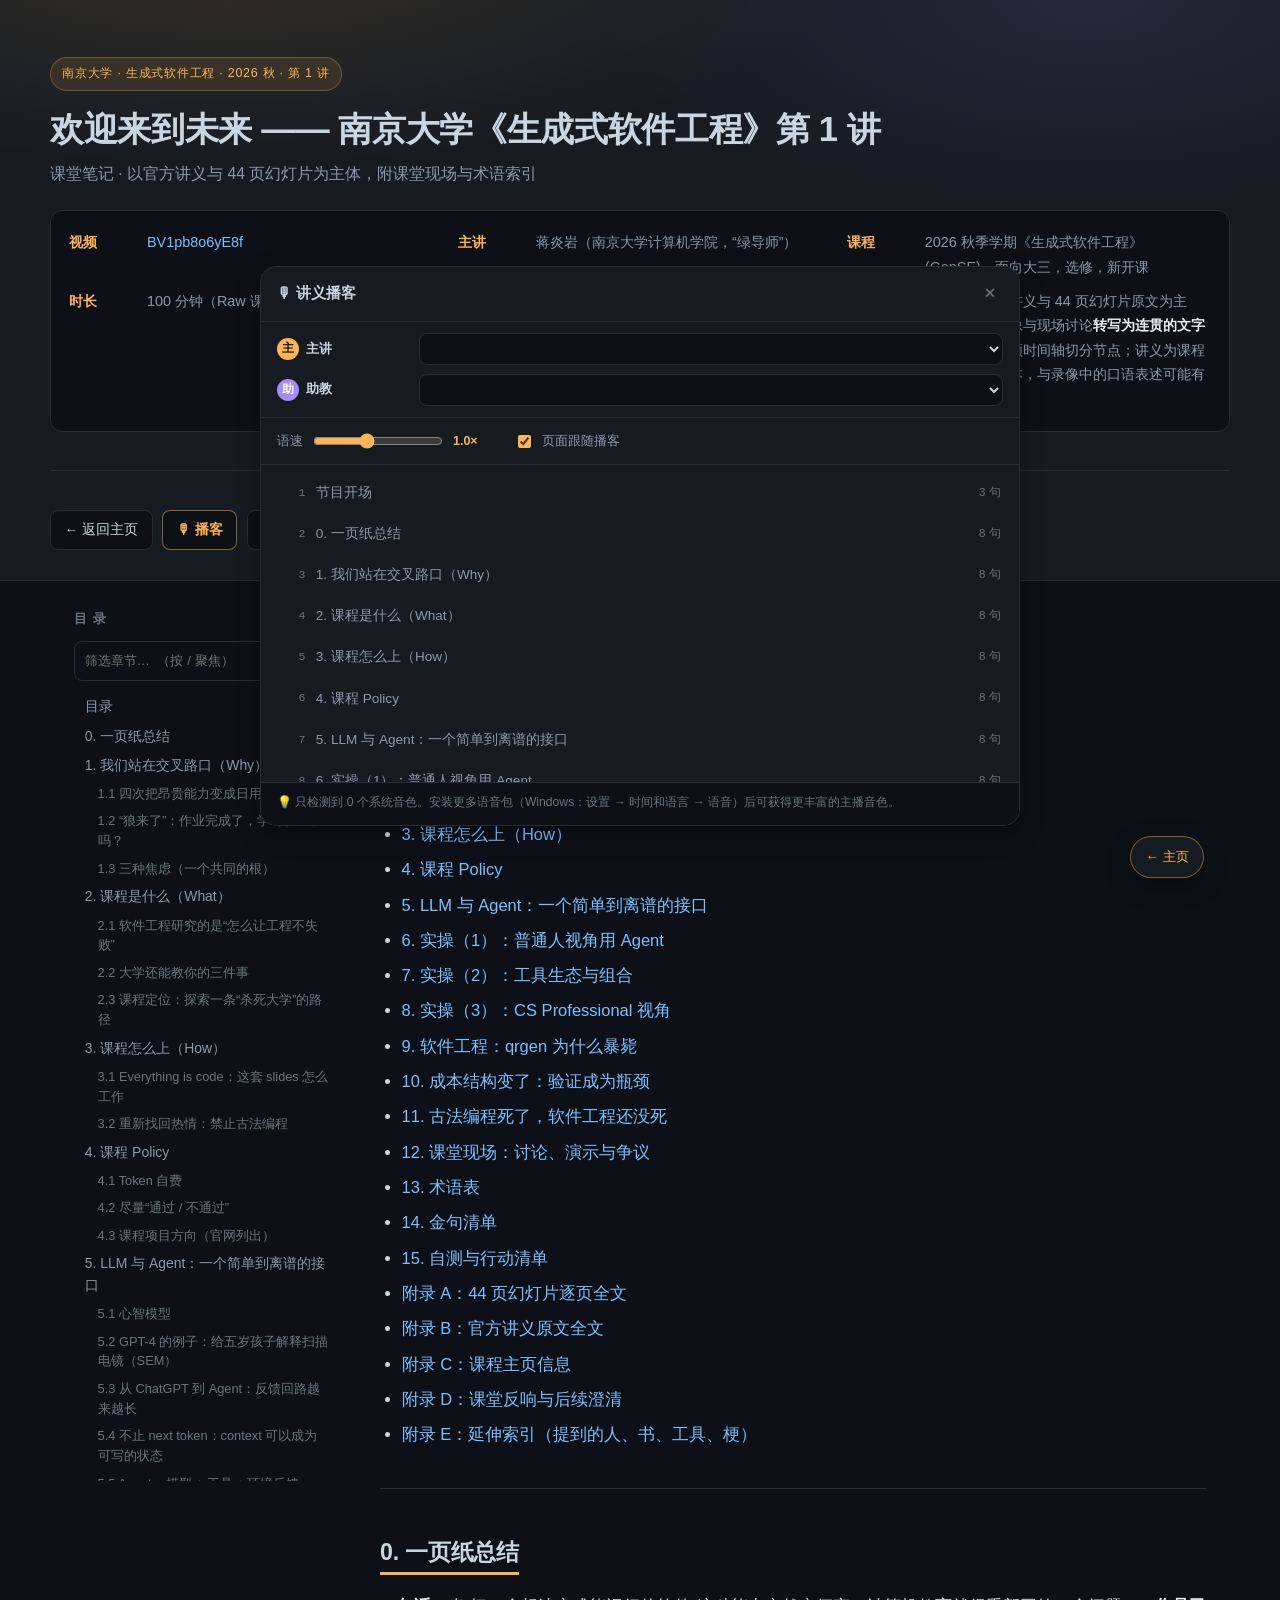
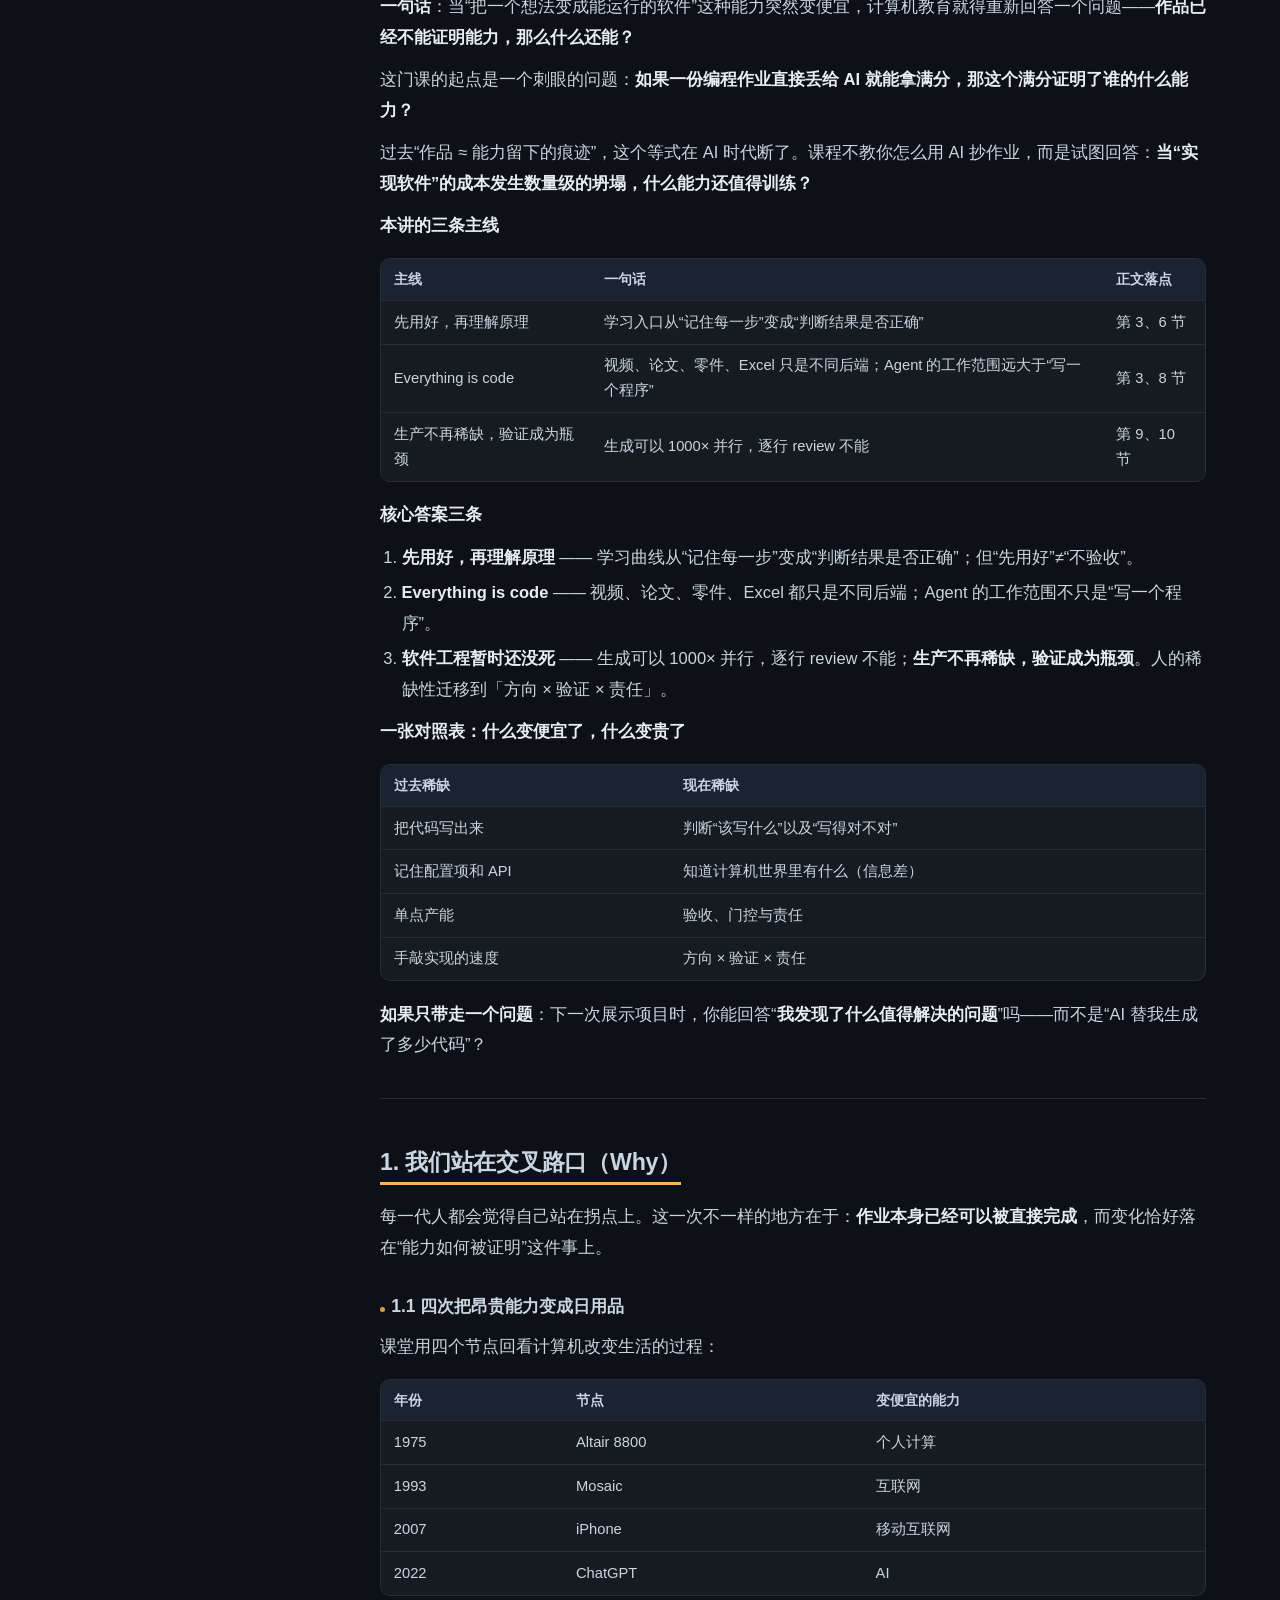
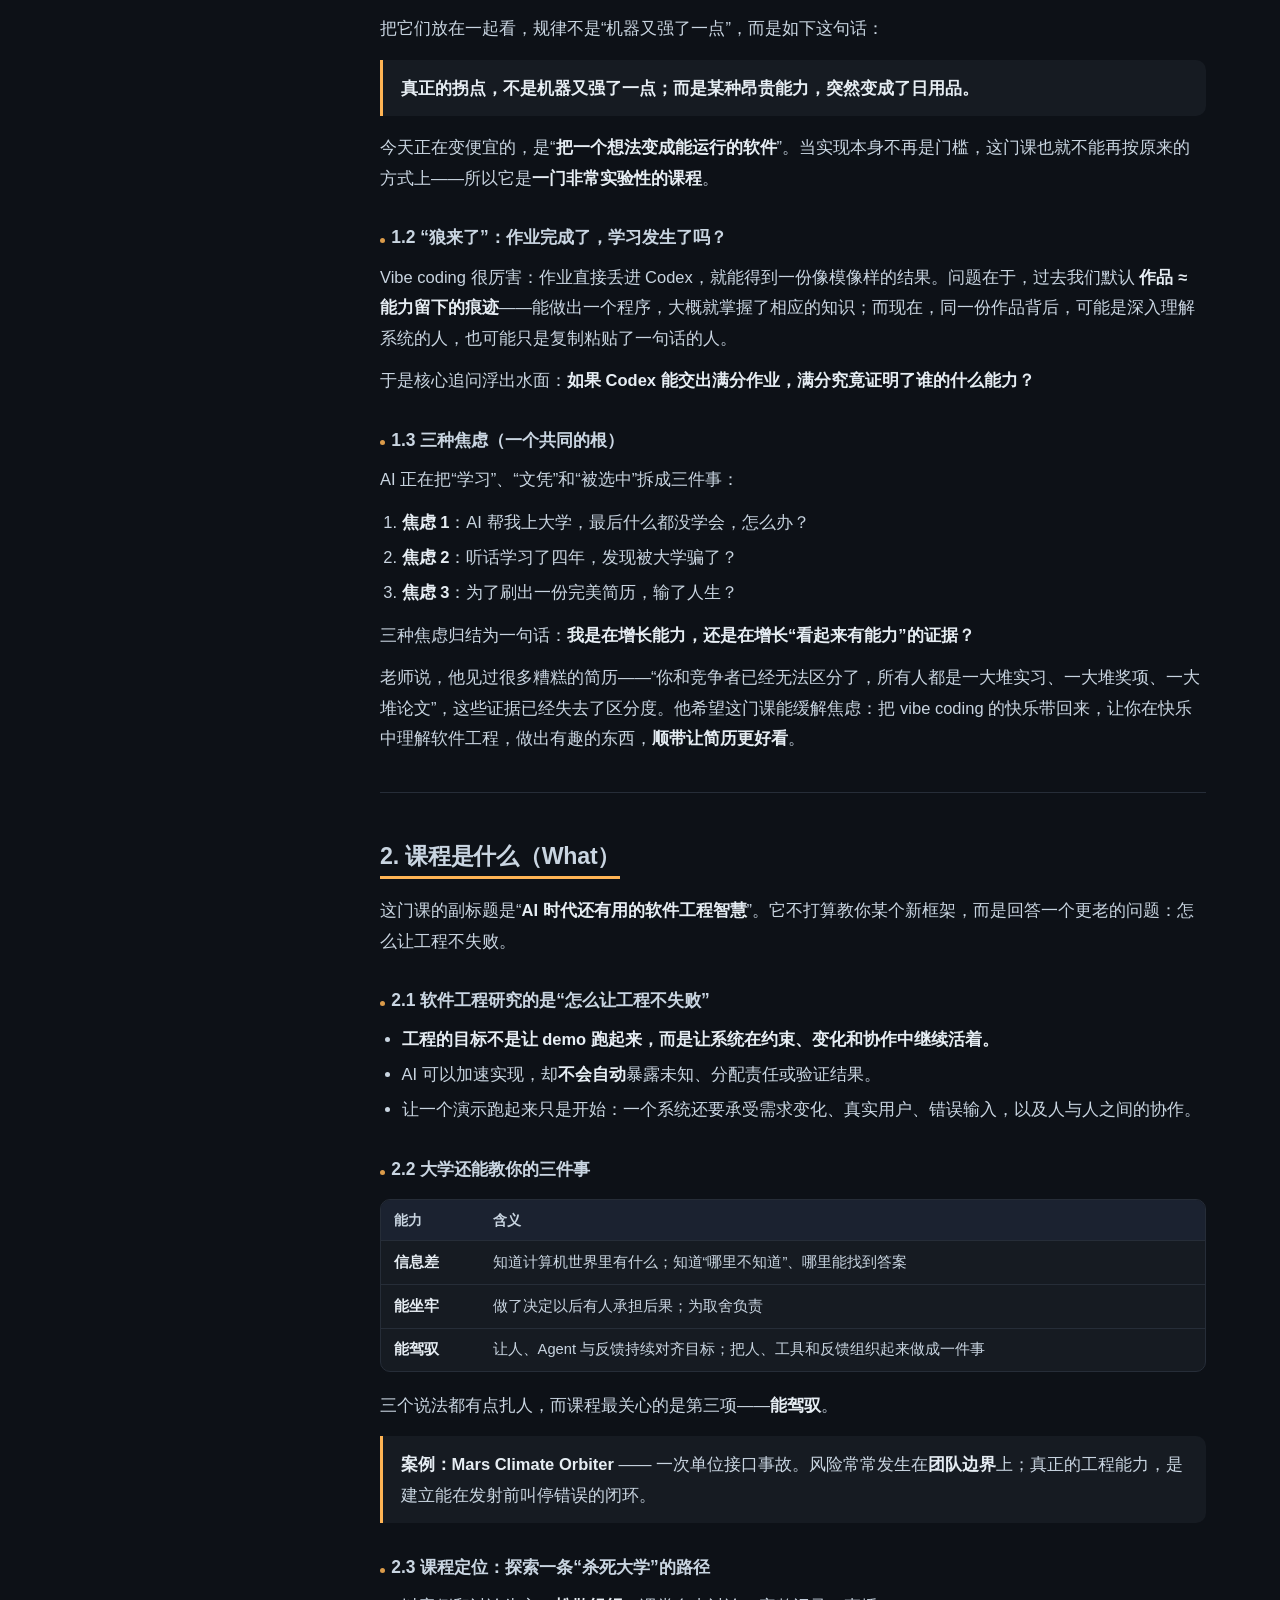
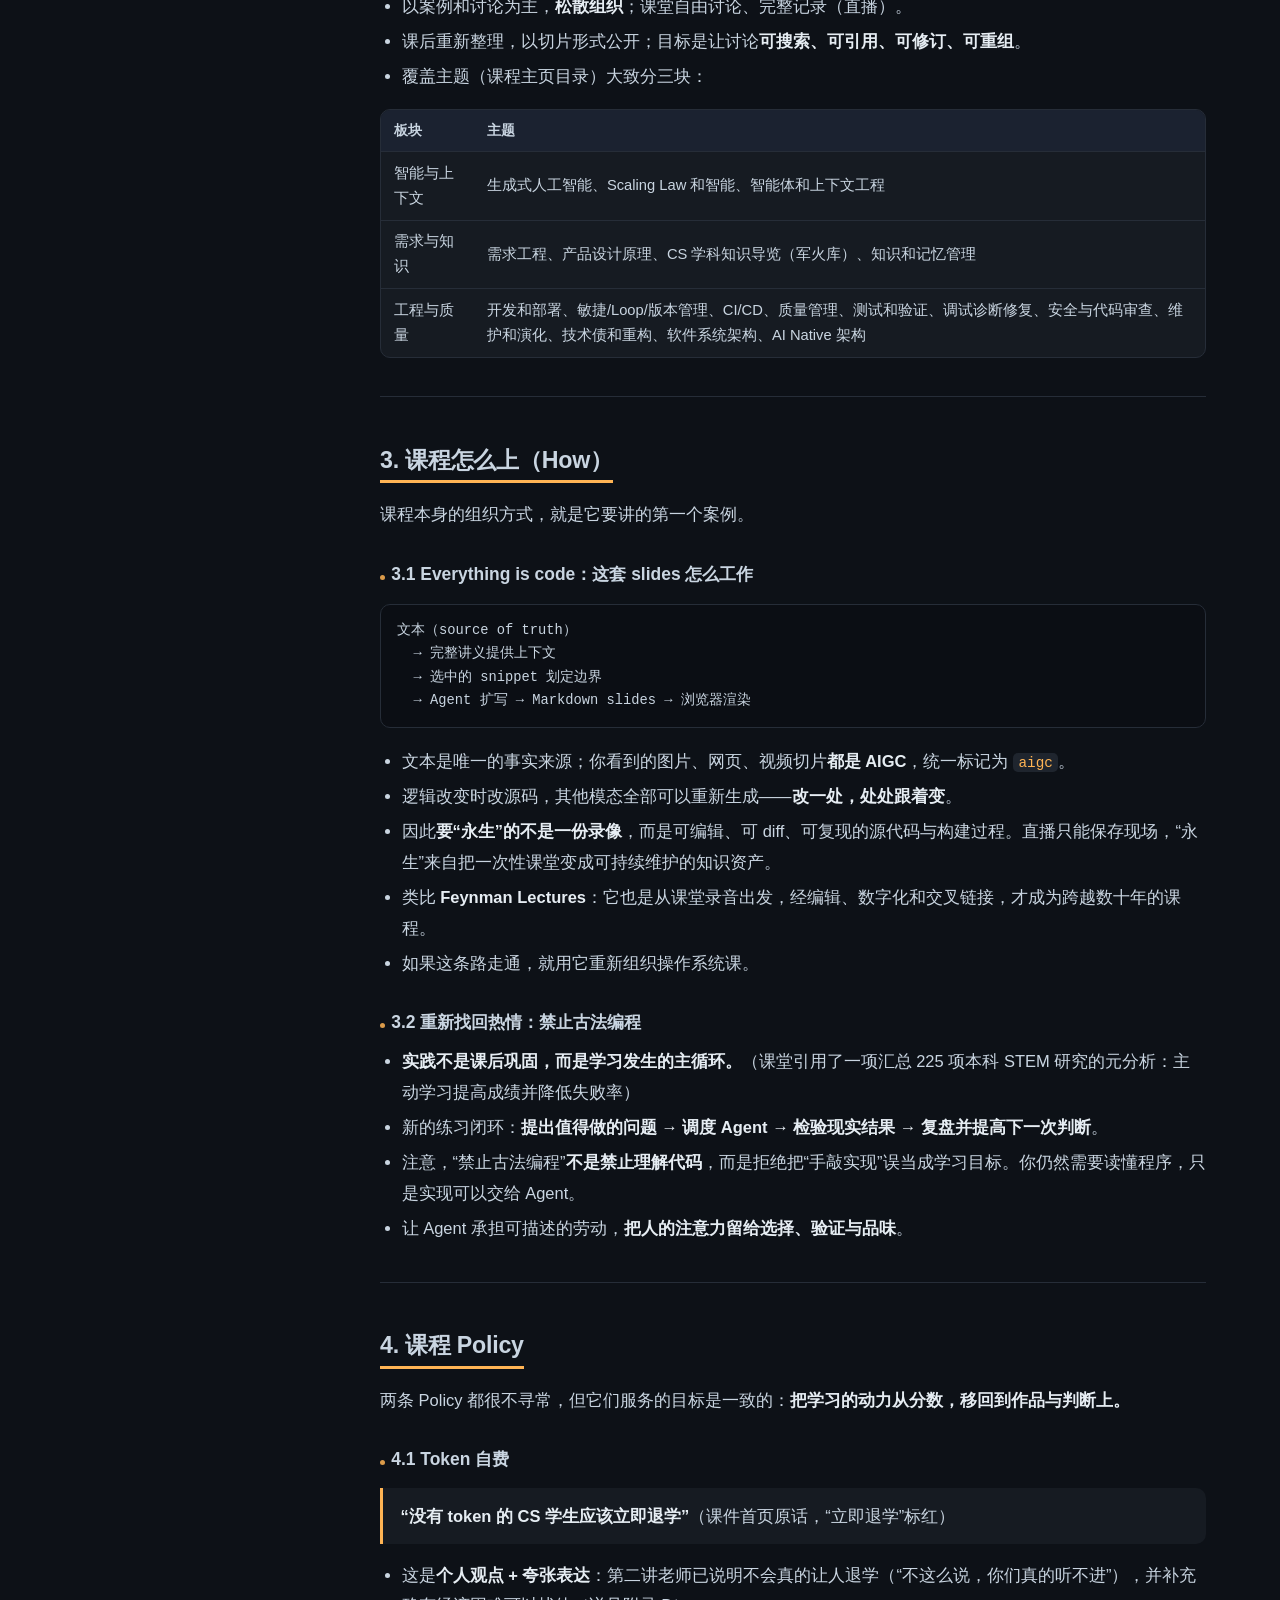
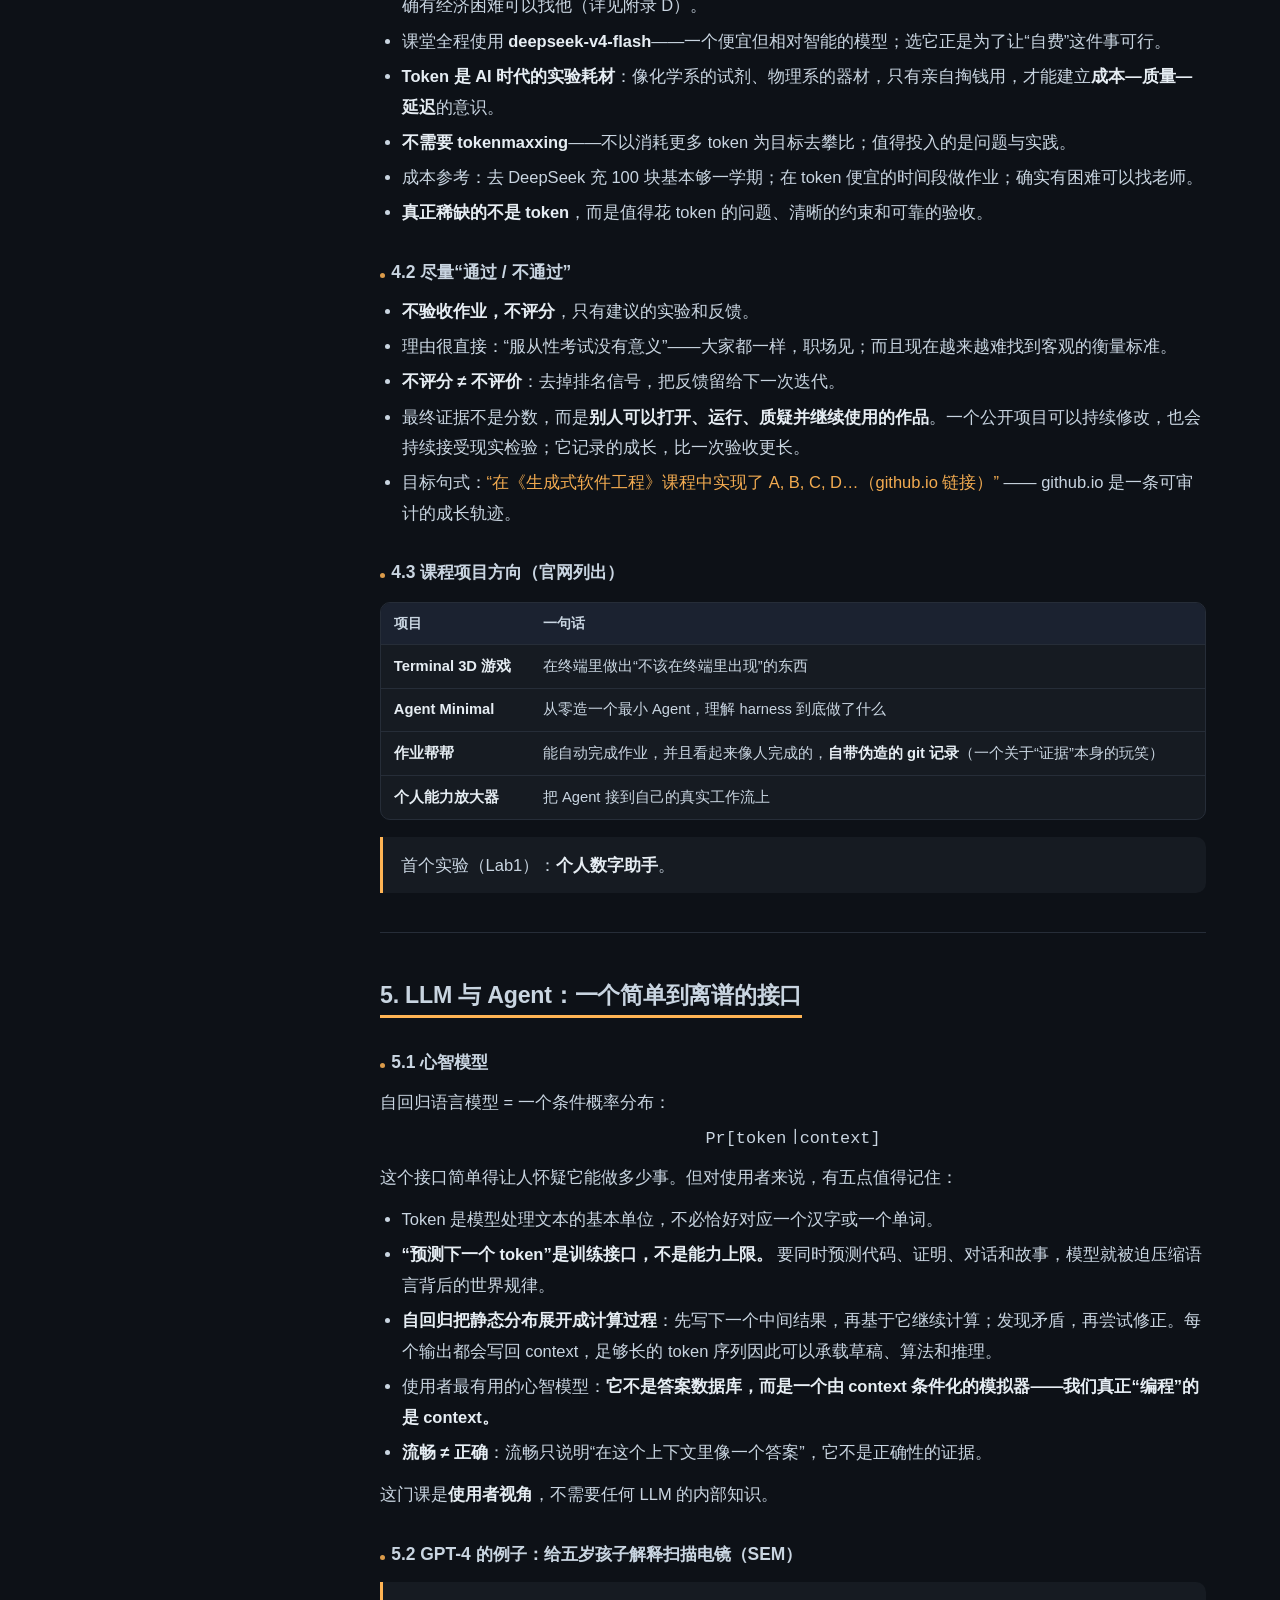
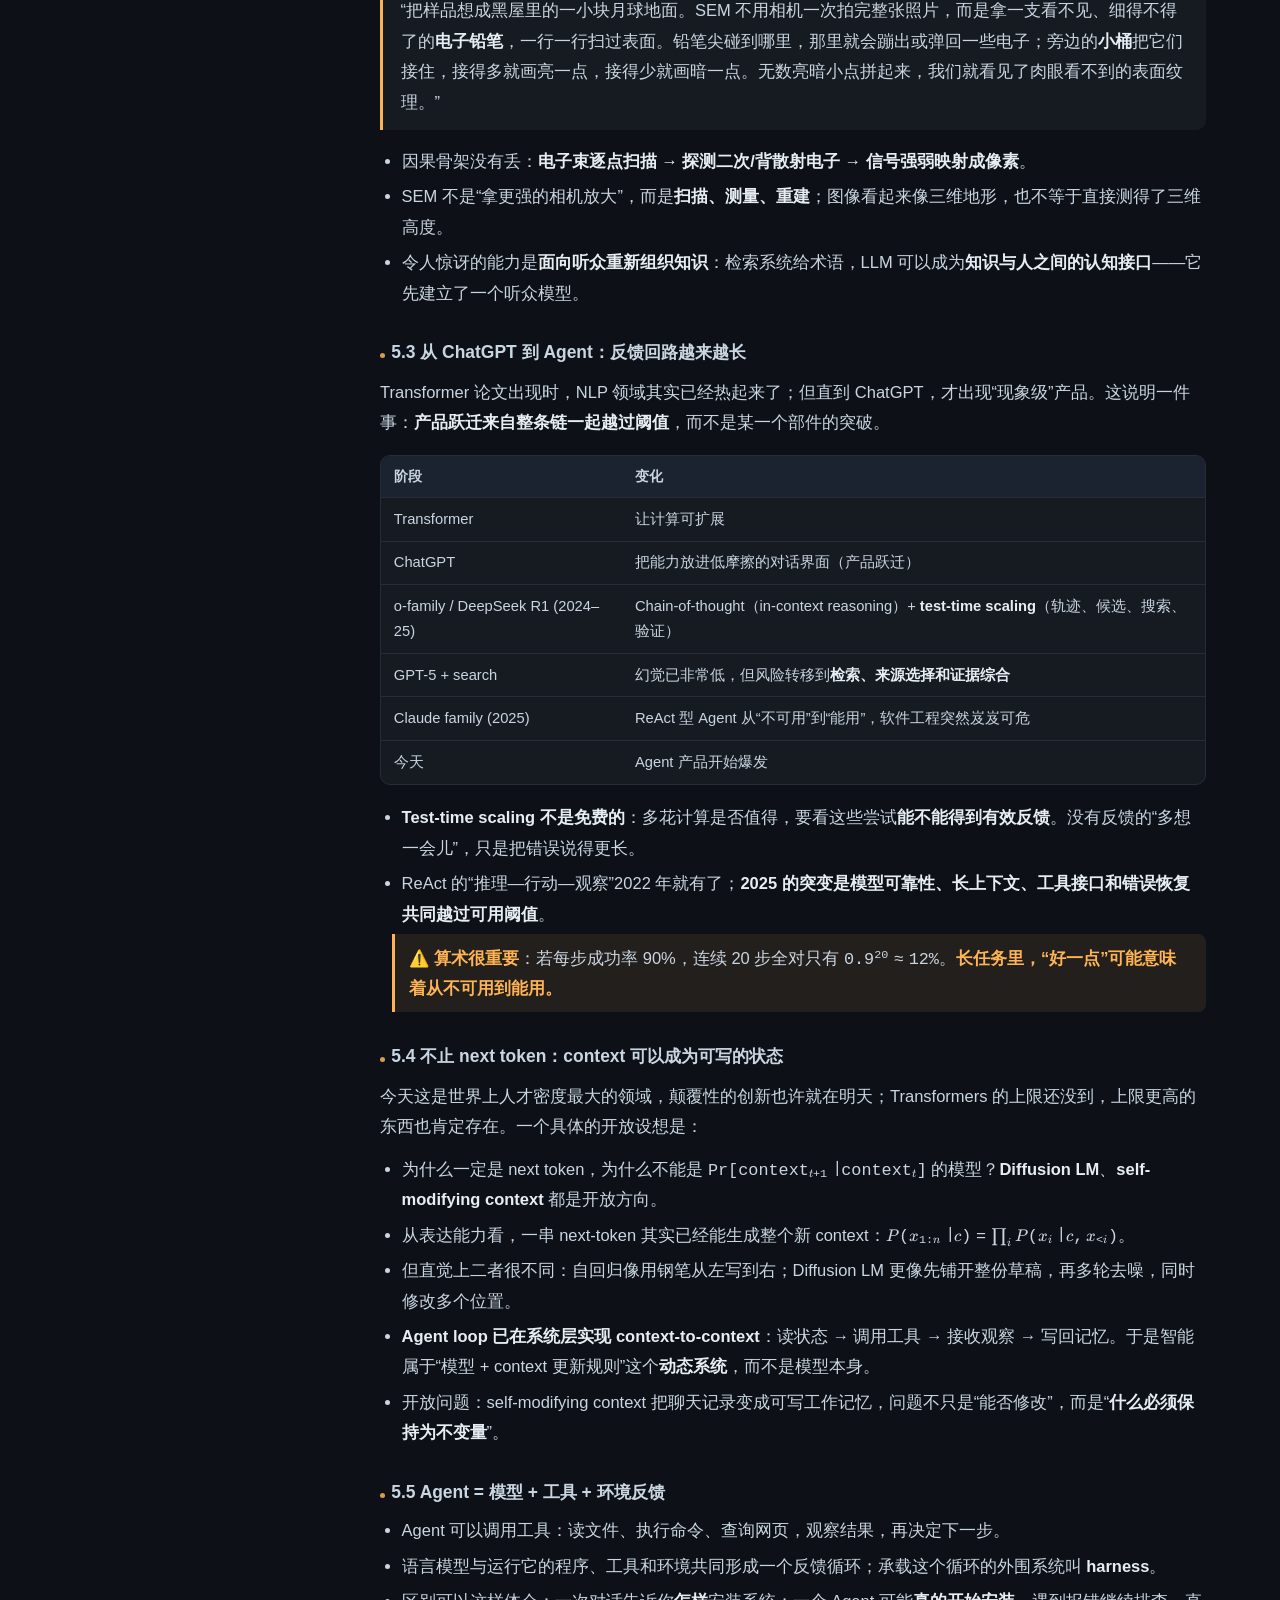
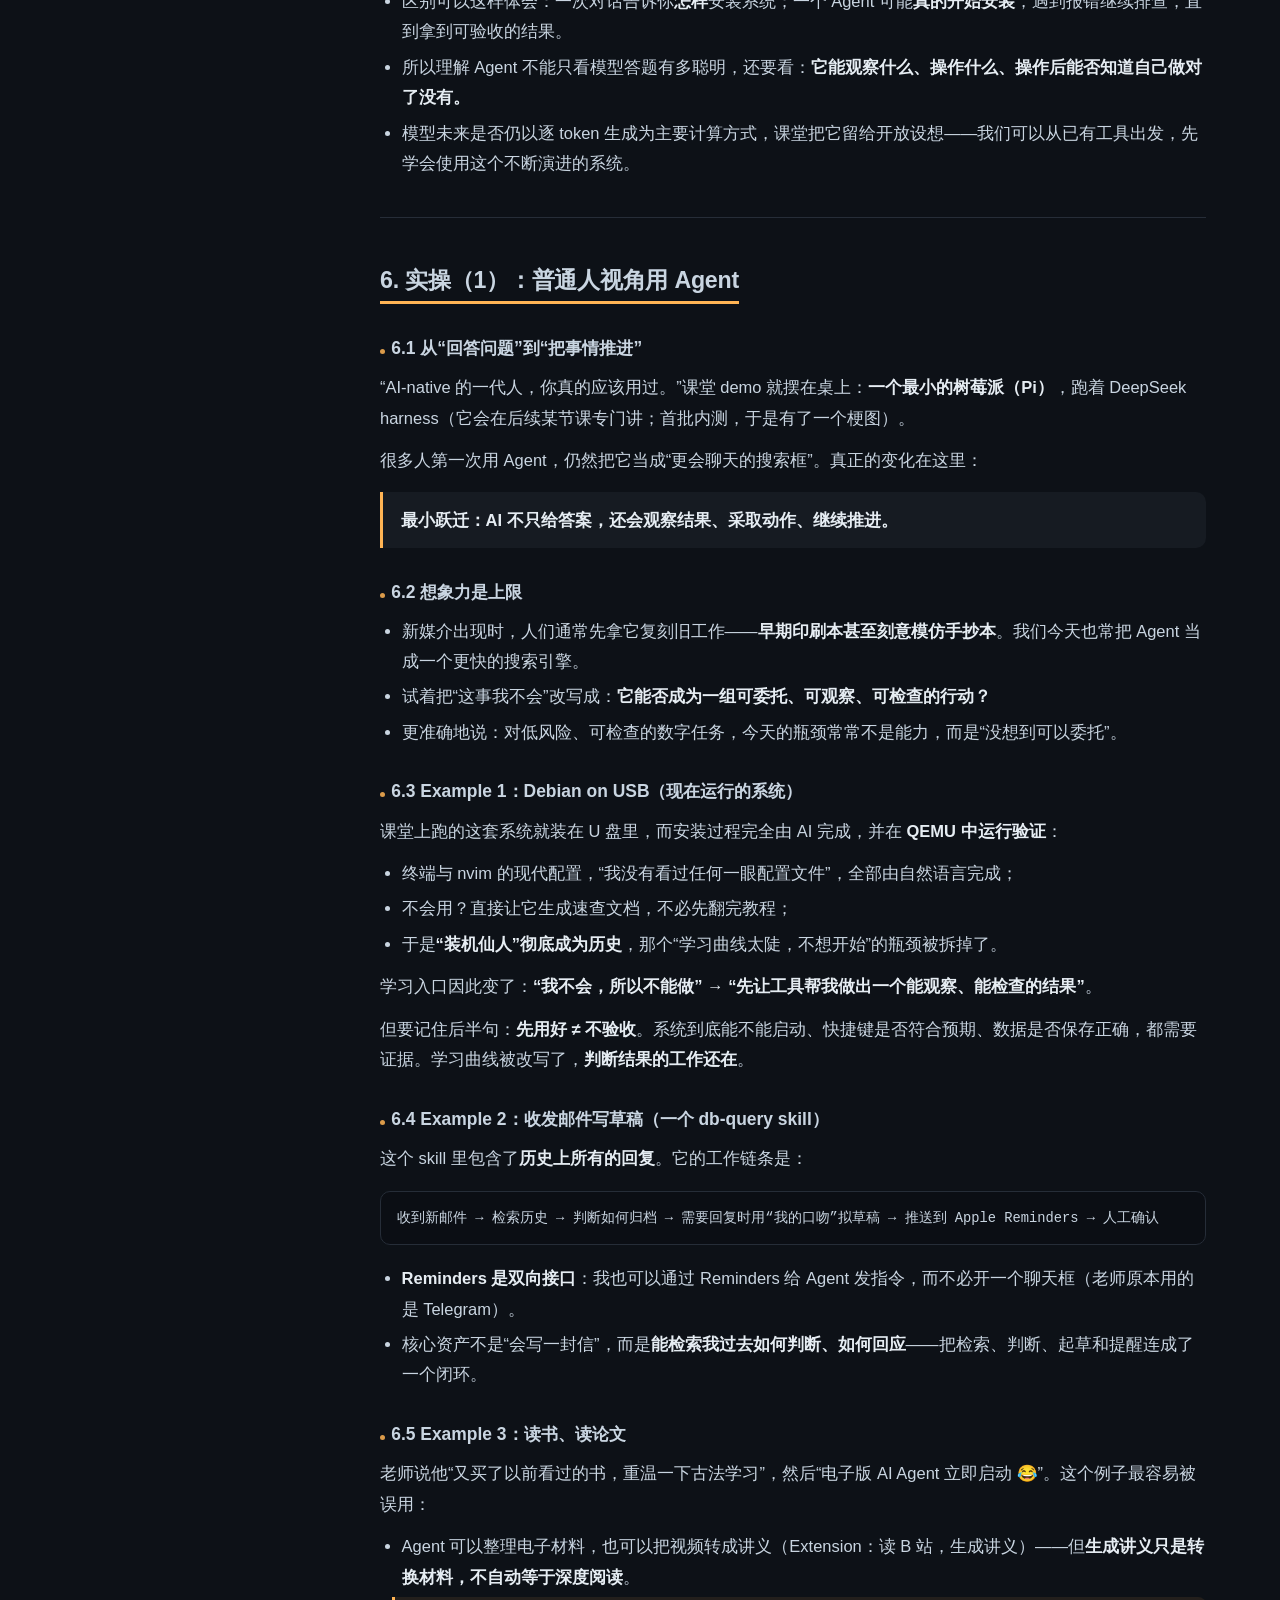
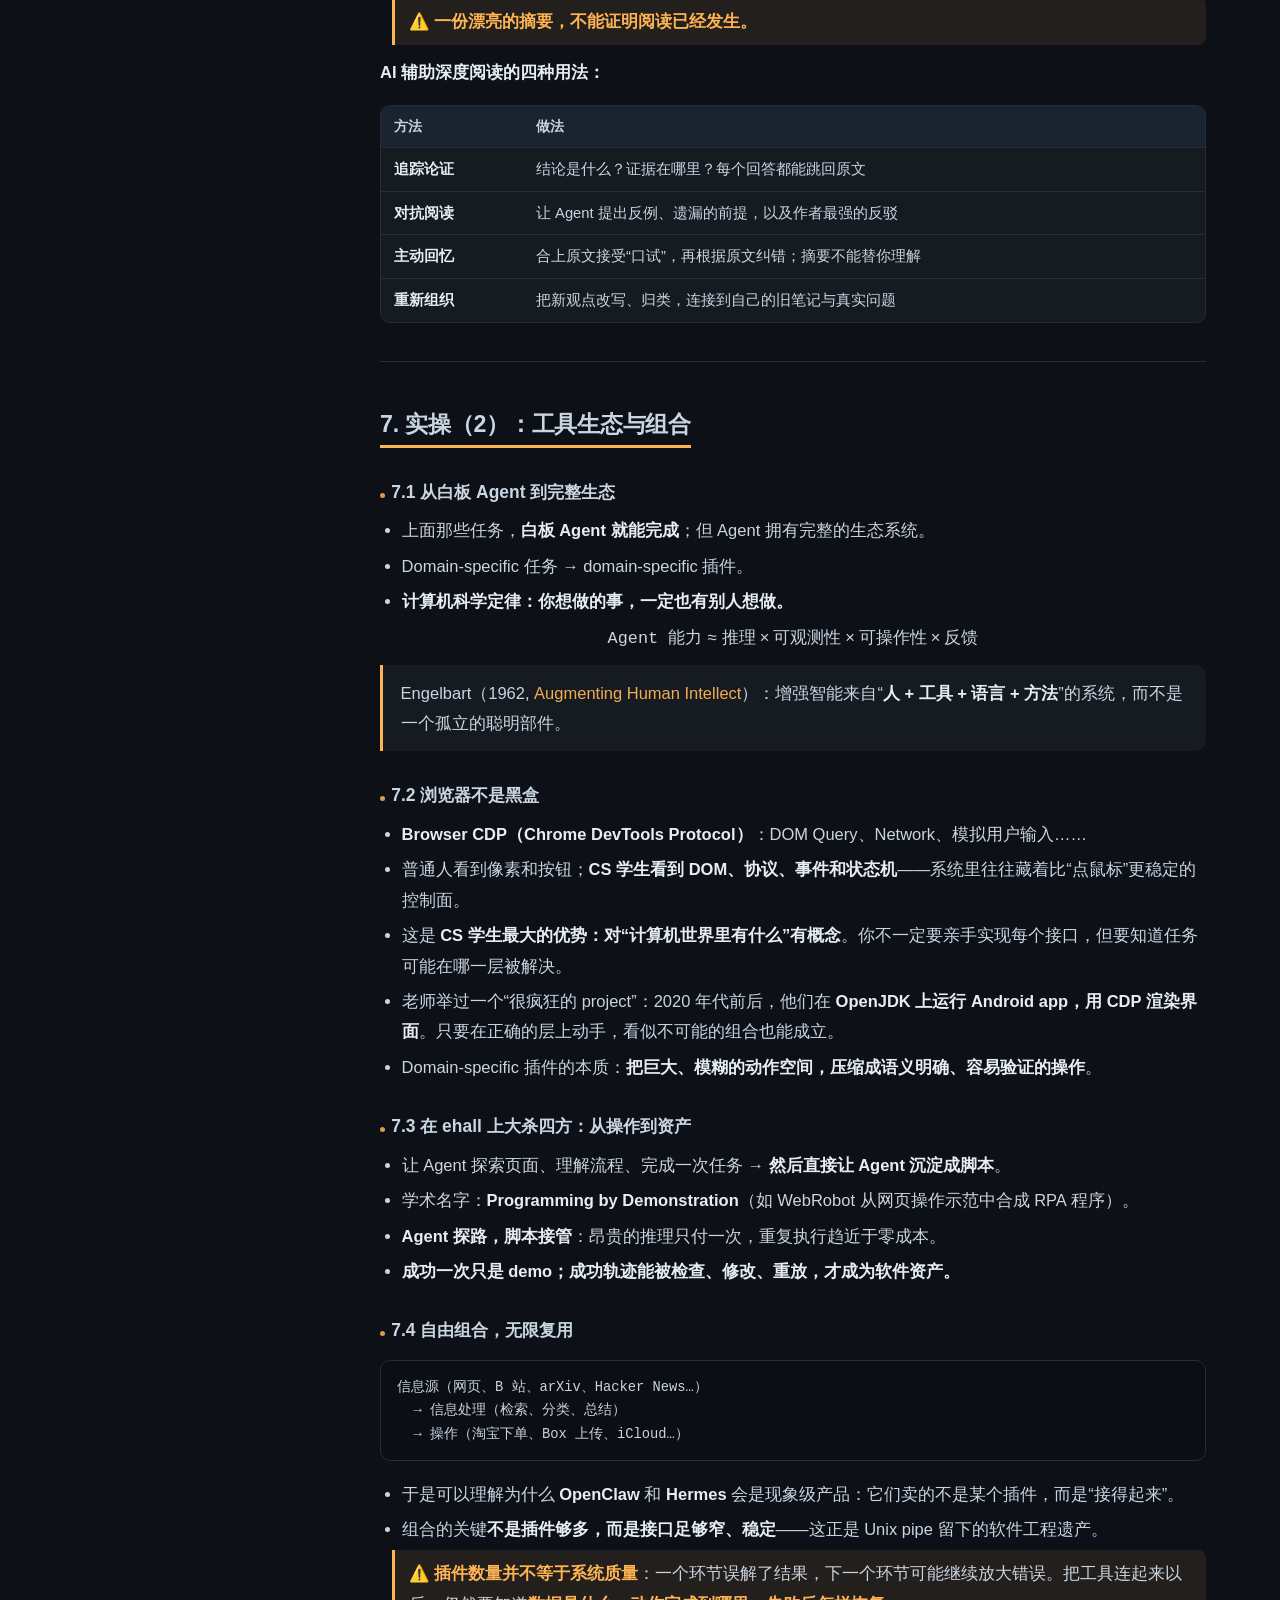
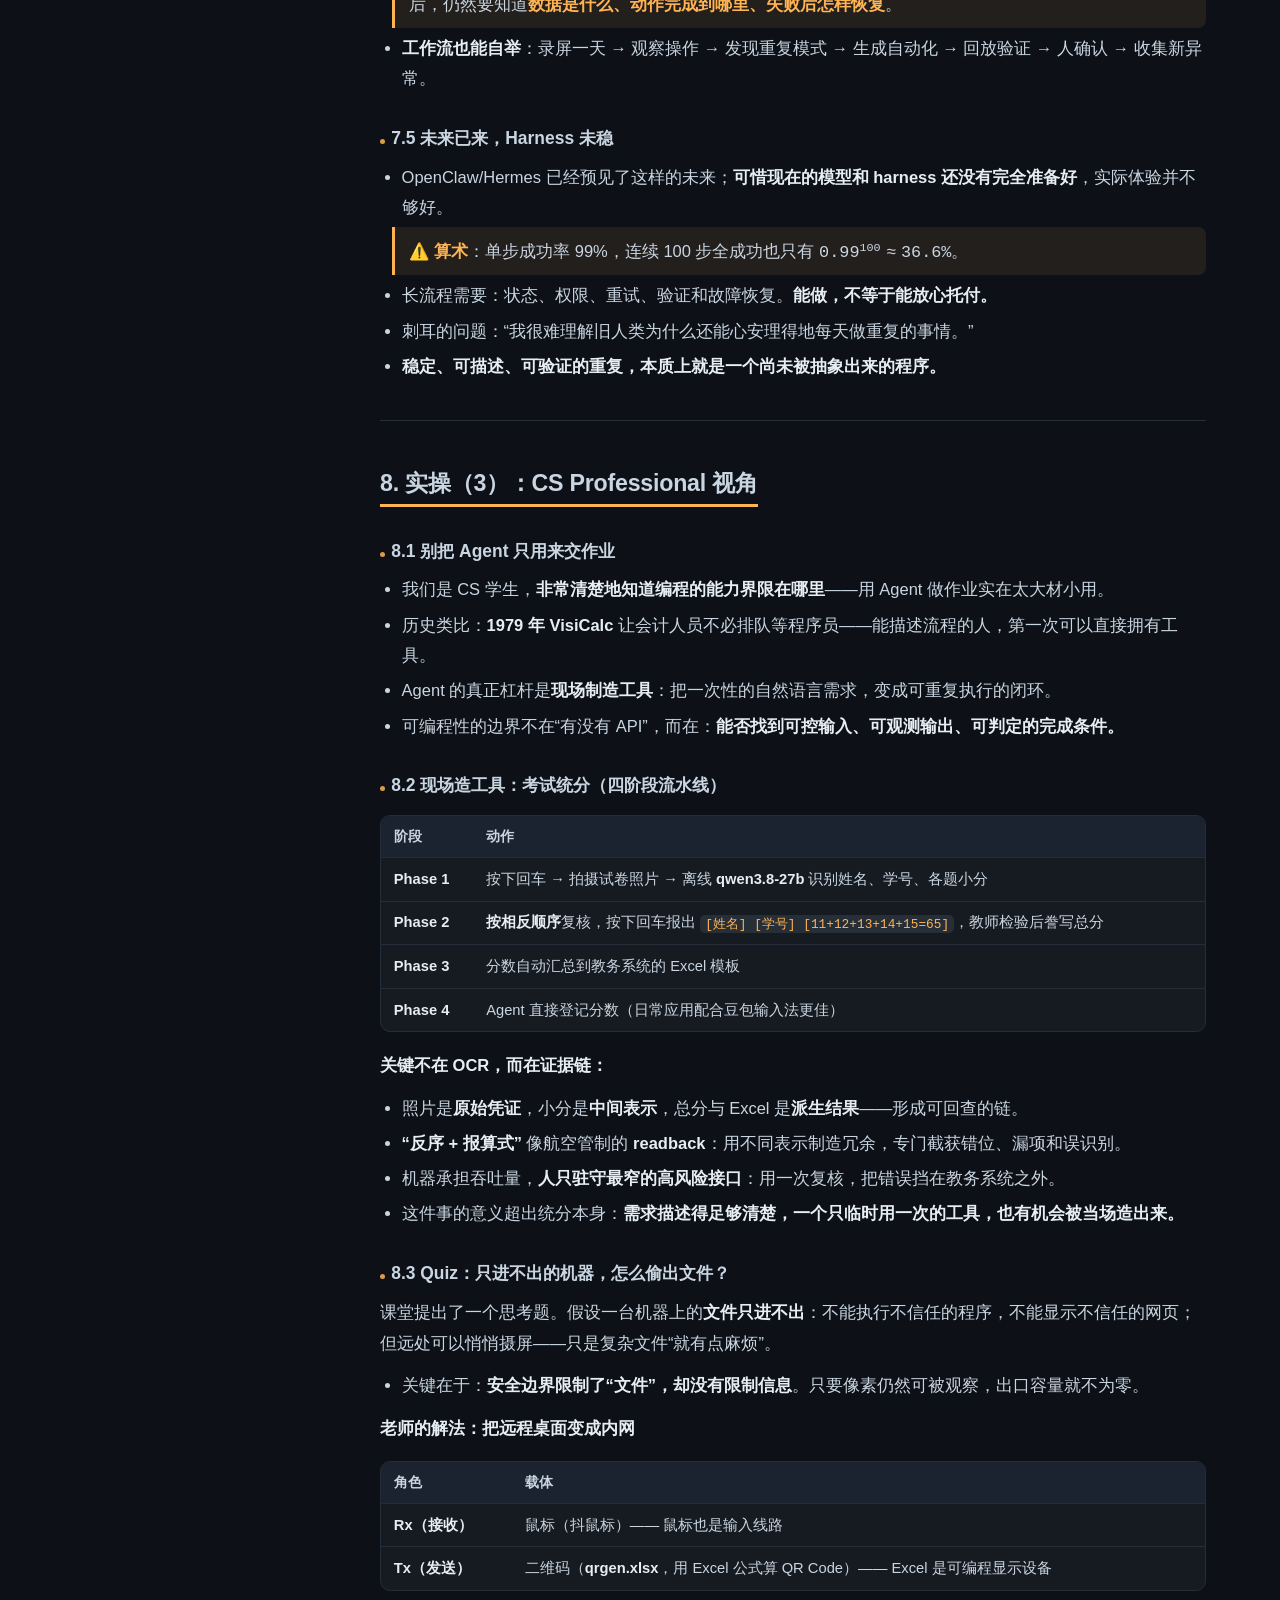
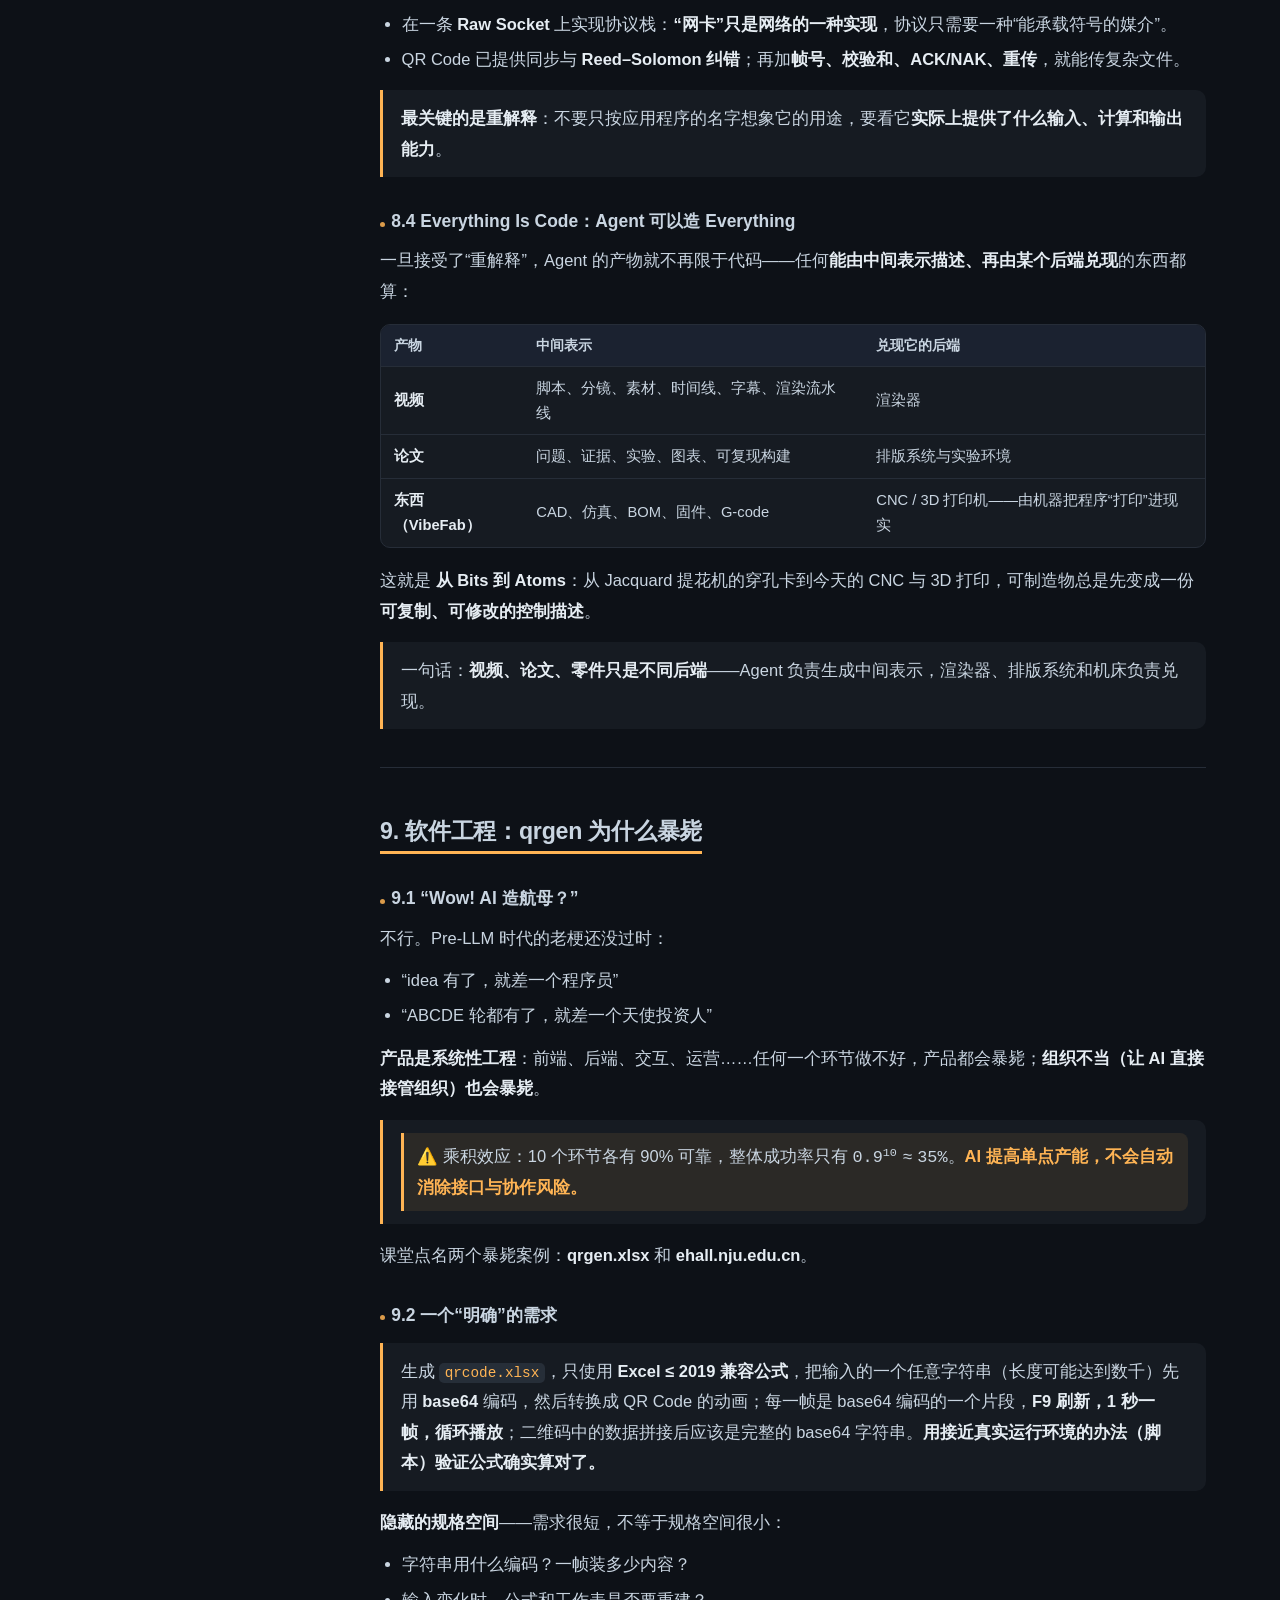
==== commit 79880445: "Update NJU-生成式软件工程-第01讲-欢迎来到未来.html" ====
--- a/NJU-生成式软件工程-第01讲-欢迎来到未来.html
+++ b/NJU-生成式软件工程-第01讲-欢迎来到未来.html
@@ -242,6 +242,7 @@
 <div class="meta"><div class="mrow"><span class="mk">视频</span><span class="mv"><a href="https://www.bilibili.com/video/BV1pb8o6yE8f" target="_blank" rel="noopener">BV1pb8o6yE8f</a></span></div><div class="mrow"><span class="mk">主讲</span><span class="mv">蒋炎岩（南京大学计算机学院，“绿导师”）</span></div><div class="mrow"><span class="mk">课程</span><span class="mv">2026 秋季学期《生成式软件工程》(GenSE)，面向大三，选修，新开课</span></div><div class="mrow"><span class="mk">时长</span><span class="mv">100 分钟（Raw 课堂实录）</span></div><div class="mrow"><span class="mk">配套资料</span><span class="mv"><a href="https://jyywiki.cn/GSE/2026/" target="_blank" rel="noopener">课程主页 jyywiki.cn/GSE/2026</a> ｜ <a href="https://jyywiki.cn/GSE/2026/lect1.md" target="_blank" rel="noopener">讲义 lect1</a> ｜ <a href="https://jyywiki.cn/GSE/2026/slides1.html" target="_blank" rel="noopener">幻灯片 slides1</a></span></div><div class="mrow"><span class="mk">整理说明</span><span class="mv">本笔记以官方讲义与 44 页幻灯片原文为主体，把课堂录像与现场讨论<strong>转写为连贯的文字解读</strong>，不按视频时间轴切分节点；讲义为课程方整理后的文本，与录像中的口语表述可能有细微差别。</span></div></div><hr>
 <div class="hero-act">
   <a class="btn" href="index.html" title="返回课程笔记主页（快捷键 Esc）">← 返回主页</a>
+  <button class="btn btn-pod" id="podcast-open" type="button" title="打开讲义播客">🎙 播客</button>
   <button class="btn" id="appx">展开全部附录</button>
   <button class="btn" id="theme">☾ 深色</button>
   <a class="btn" href="https://jyywiki.cn/GSE/2026/" target="_blank" rel="noopener">课程主页 ↗</a>
@@ -1104,6 +1105,7 @@
     root: document.querySelector('main') || document,
     mount: document.body,
     tocSelector: '#toc a',
+    triggerSelector: '#podcast-open',
     storageKey: 'gse1-podcast',
     maxSentencesPerChapter: 6,
     hosts: [
@@ -1112,6 +1114,17 @@
     ]
   });
   if(!pod) return;
+
+  /* 入口按钮：播放后文字提示状态 */
+  var openBtn = document.getElementById('podcast-open');
+  function syncBtn(){
+    if(!openBtn) return;
+    openBtn.textContent = pod.playing ? '⏸ 播客播放中' : '🎙 播客';
+    openBtn.classList.toggle('on', pod.playing);
+  }
+  pod.on('turnstart', syncBtn);
+  pod.on('stop', syncBtn);
+  pod.on('finish', syncBtn);
 
   /* —— 联动 1：章节高亮 —— */
   var tocLinks = [].slice.call(document.querySelectorAll('#toc a'));
--- a/assets/podcast.css
+++ b/assets/podcast.css
@@ -3,9 +3,23 @@
  * 复用站点已有 CSS 变量（--bg/--bg2/--fg/--acc…），自动适配深/浅色。
  */
 
-/* ================= 入口悬浮按钮 ================= */
+/* ================= 入口按钮 ================= */
+/* 播客容器（播放条 / 面板都是 position:fixed，这里只负责层叠上下文） */
 .pod{position:relative;z-index:70}
-.pod-fab{
+
+/* 页面顶部操作区的「🎙 播客」按钮（与 .btn 同排） */
+.btn-pod{position:relative;border-color:rgba(255,180,84,.5);color:var(--acc);font-weight:650}
+.btn-pod:hover{background:var(--chip);border-color:var(--acc);color:var(--acc)}
+.btn-pod::after{
+  content:"";position:absolute;right:-2px;top:-2px;width:7px;height:7px;border-radius:50%;
+  background:#ff5a5a;box-shadow:0 0 0 0 rgba(255,90,90,.6);opacity:0;transition:opacity .2s;
+}
+body.pod-playing .btn-pod::after{opacity:1;animation:podPulse 1.6s infinite}
+
+/* 右下角悬浮圆钮：默认隐藏（入口已移到页面顶部操作区）。
+   若某页需要保留悬浮入口，给 <body> 加 class="pod-fab-on" 即可。 */
+.pod-fab{display:none}
+body.pod-fab-on .pod-fab{
   position:fixed;right:20px;bottom:78px;z-index:70;
   display:inline-flex;align-items:center;gap:.42rem;
   font:inherit;font-size:.85rem;font-weight:650;line-height:1;
@@ -14,11 +28,11 @@
   box-shadow:0 6px 20px rgba(255,180,84,.35),0 2px 6px rgba(0,0,0,.3);
   transition:transform .16s,box-shadow .16s,opacity .2s;
 }
-.pod-fab:hover{transform:translateY(-2px);box-shadow:0 10px 26px rgba(255,180,84,.45)}
+body.pod-fab-on .pod-fab:hover{transform:translateY(-2px);box-shadow:0 10px 26px rgba(255,180,84,.45)}
 .pod-fab-ico{font-size:1.02rem;line-height:1}
-[data-theme="light"] .pod-fab{color:#fff;background:linear-gradient(135deg,#a85a00,#d98700);
+[data-theme="light"] body.pod-fab-on .pod-fab{color:#fff;background:linear-gradient(135deg,#a85a00,#d98700);
   box-shadow:0 6px 20px rgba(168,90,0,.28),0 2px 6px rgba(16,24,40,.12)}
-.pod.pod-open .pod-fab{opacity:0;pointer-events:none;transform:scale(.9)}
+body.pod-fab-on .pod.pod-open .pod-fab{opacity:0;pointer-events:none;transform:scale(.9)}
 
 /* ================= 底部播放条 ================= */
 .pod-bar{
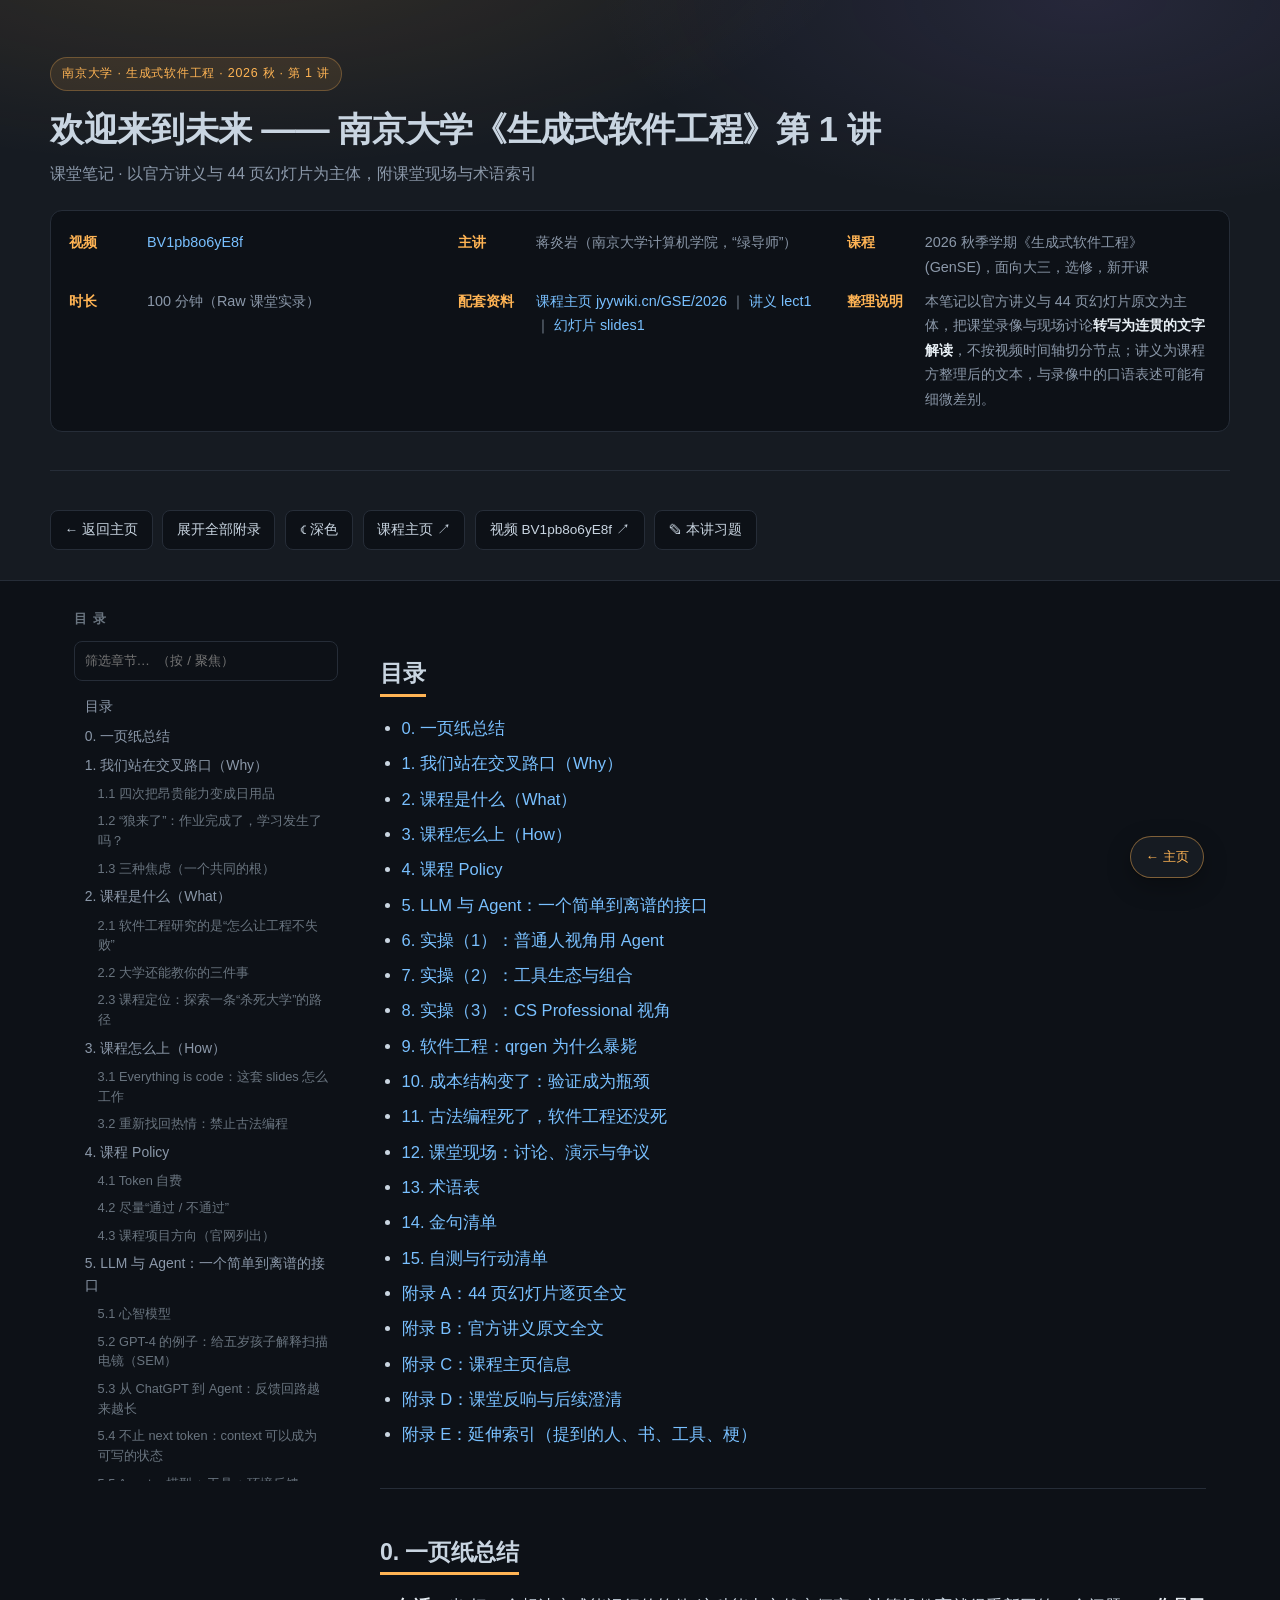
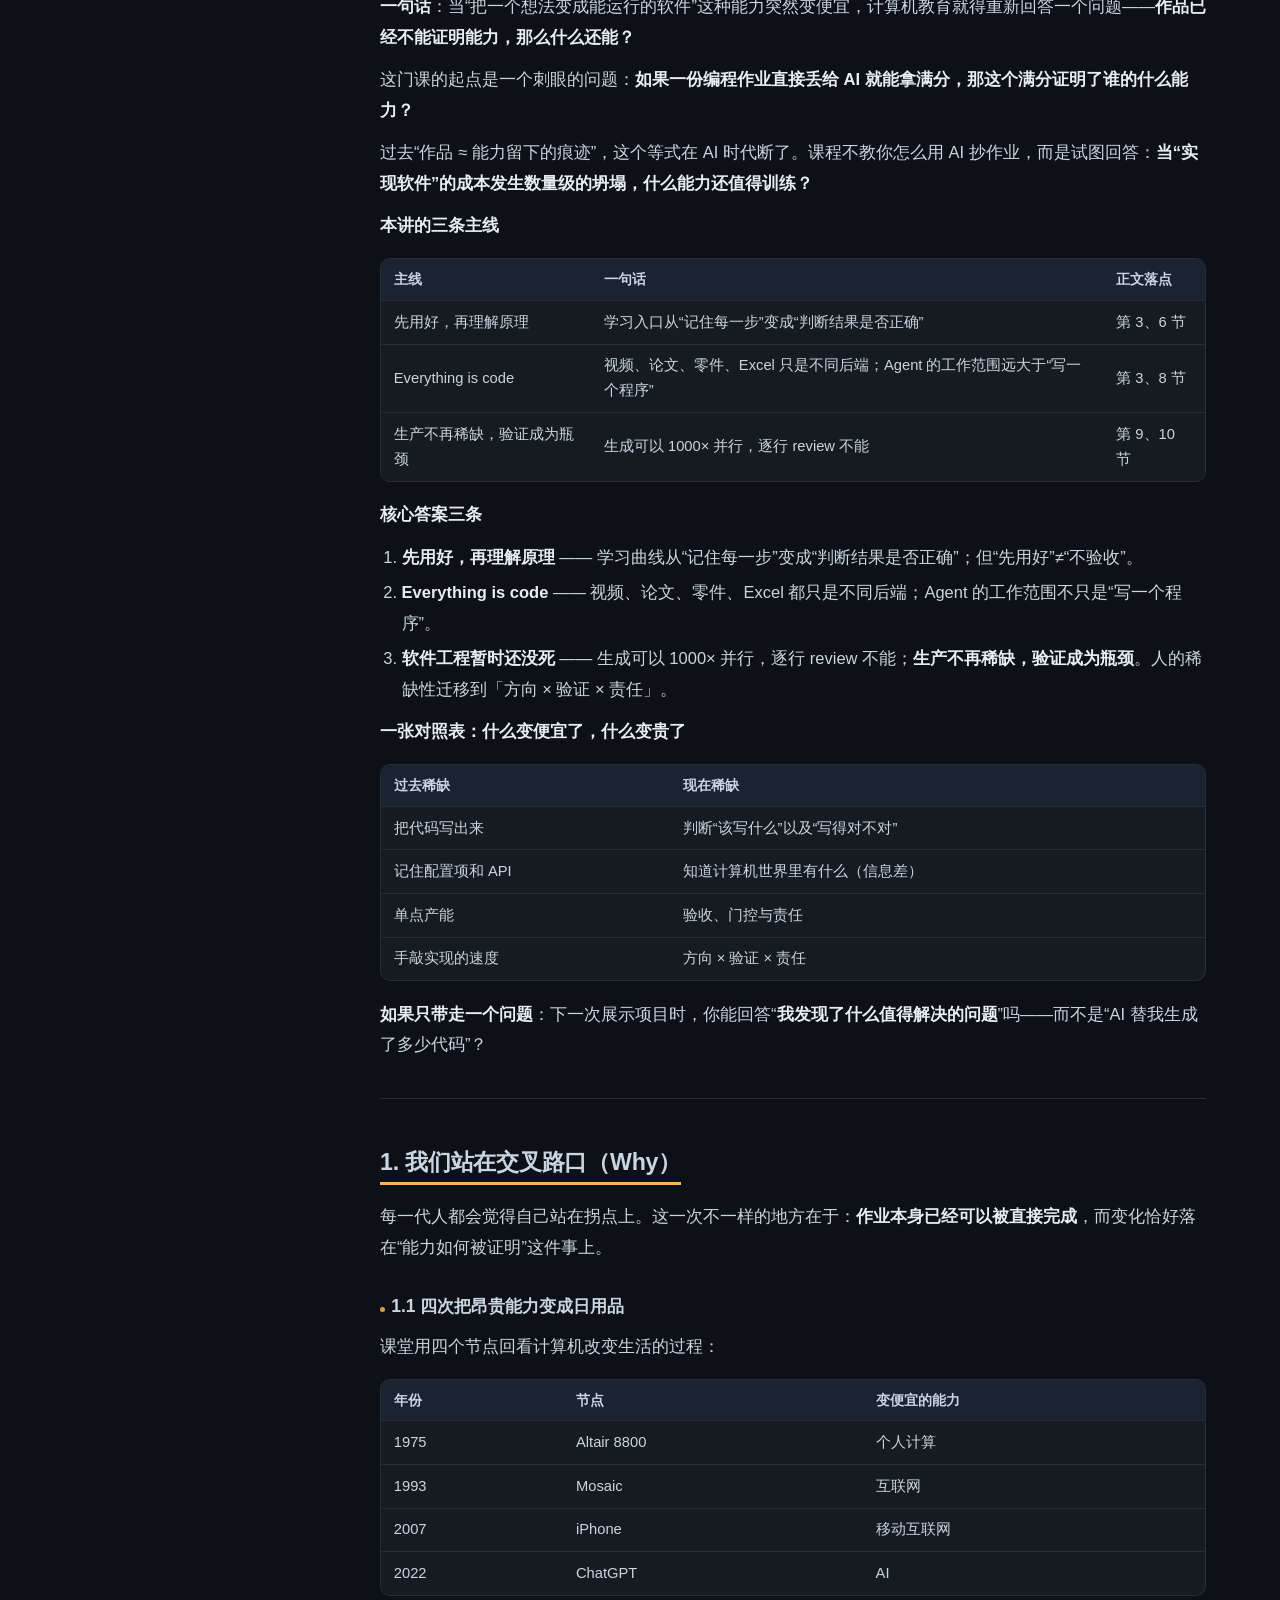
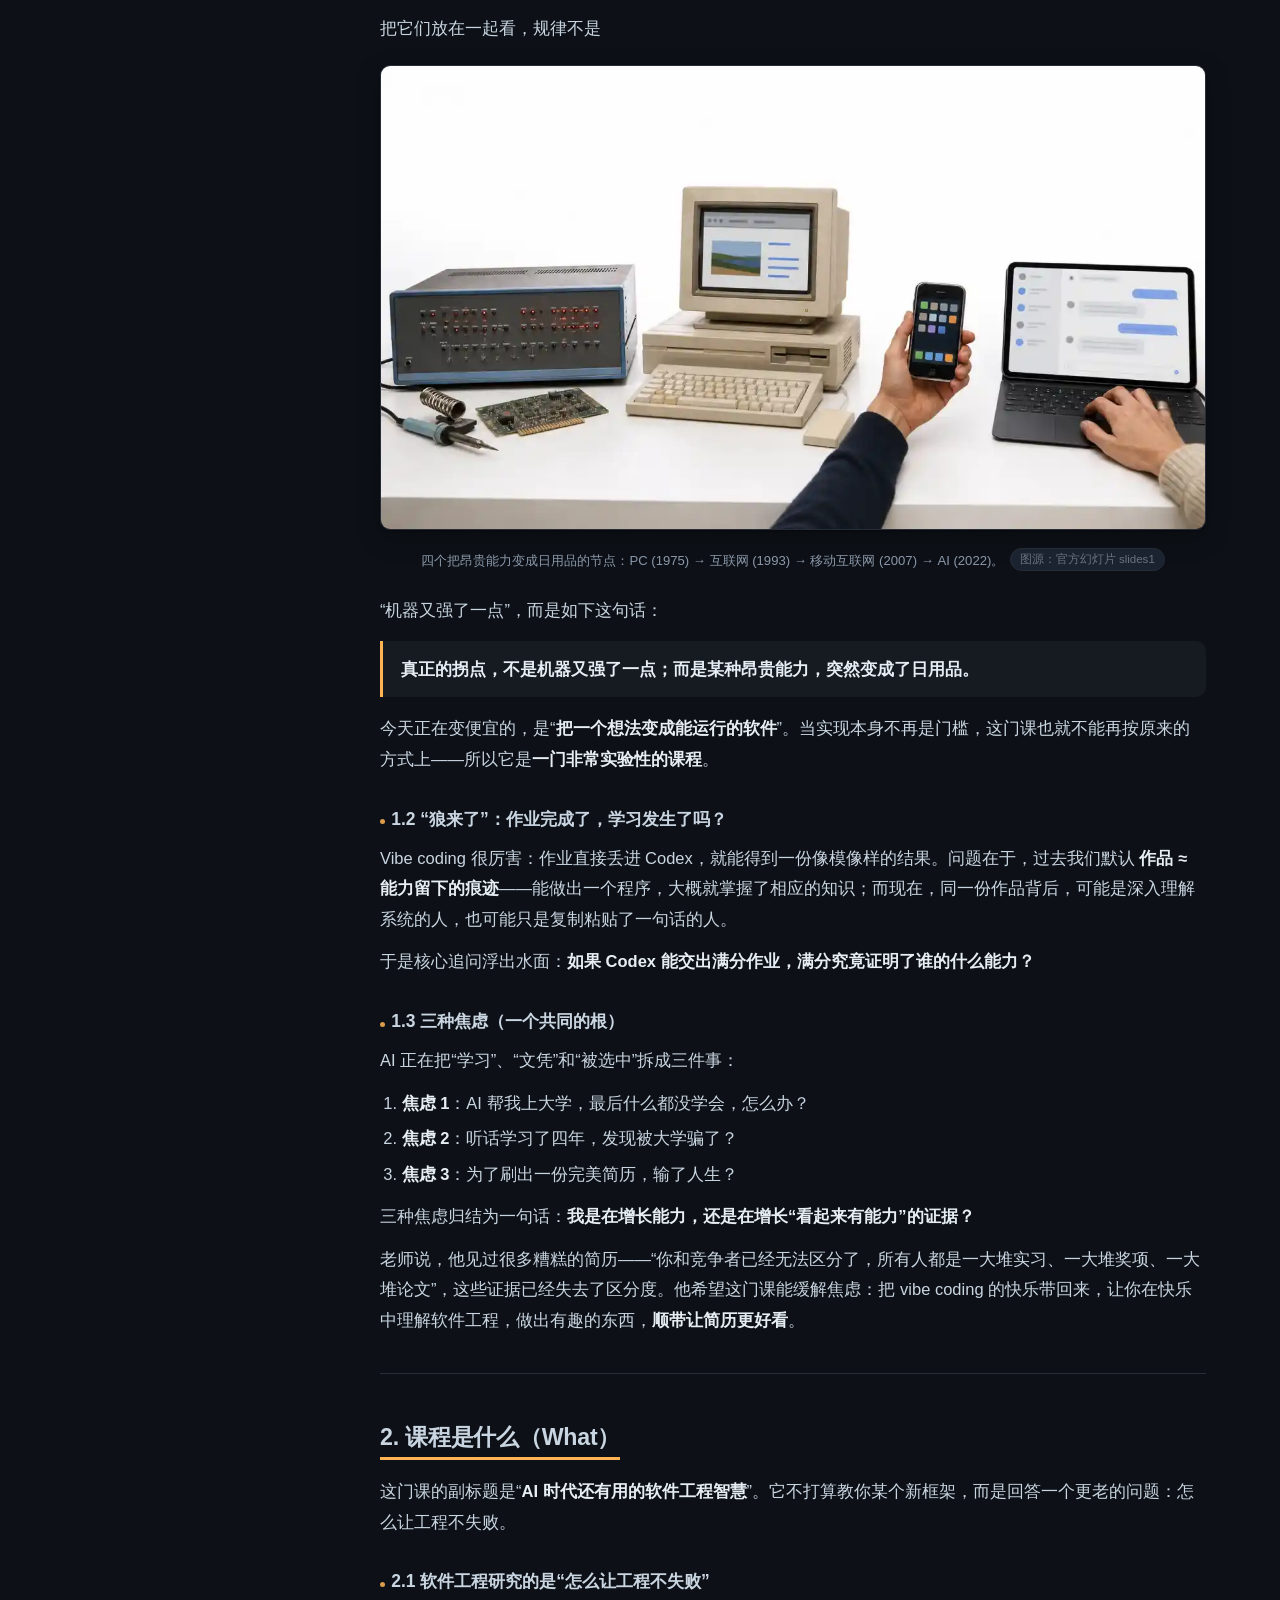
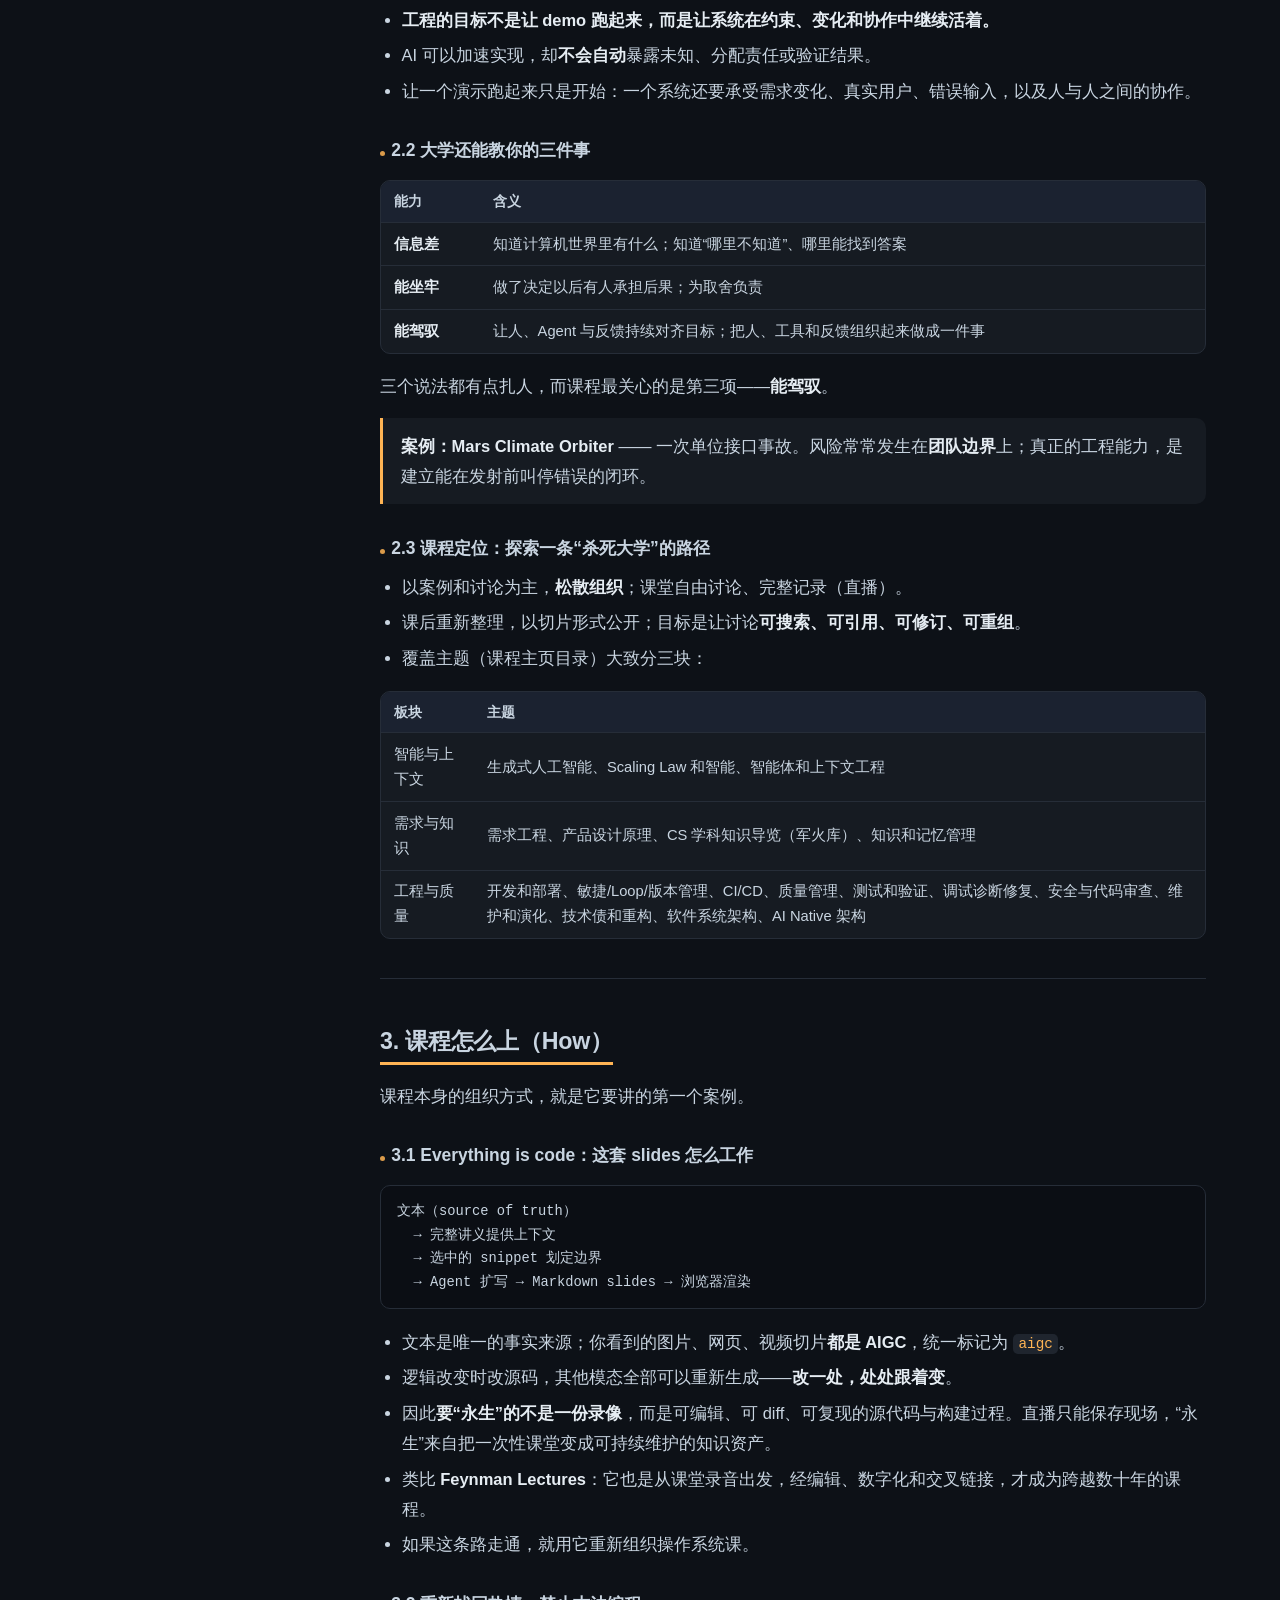
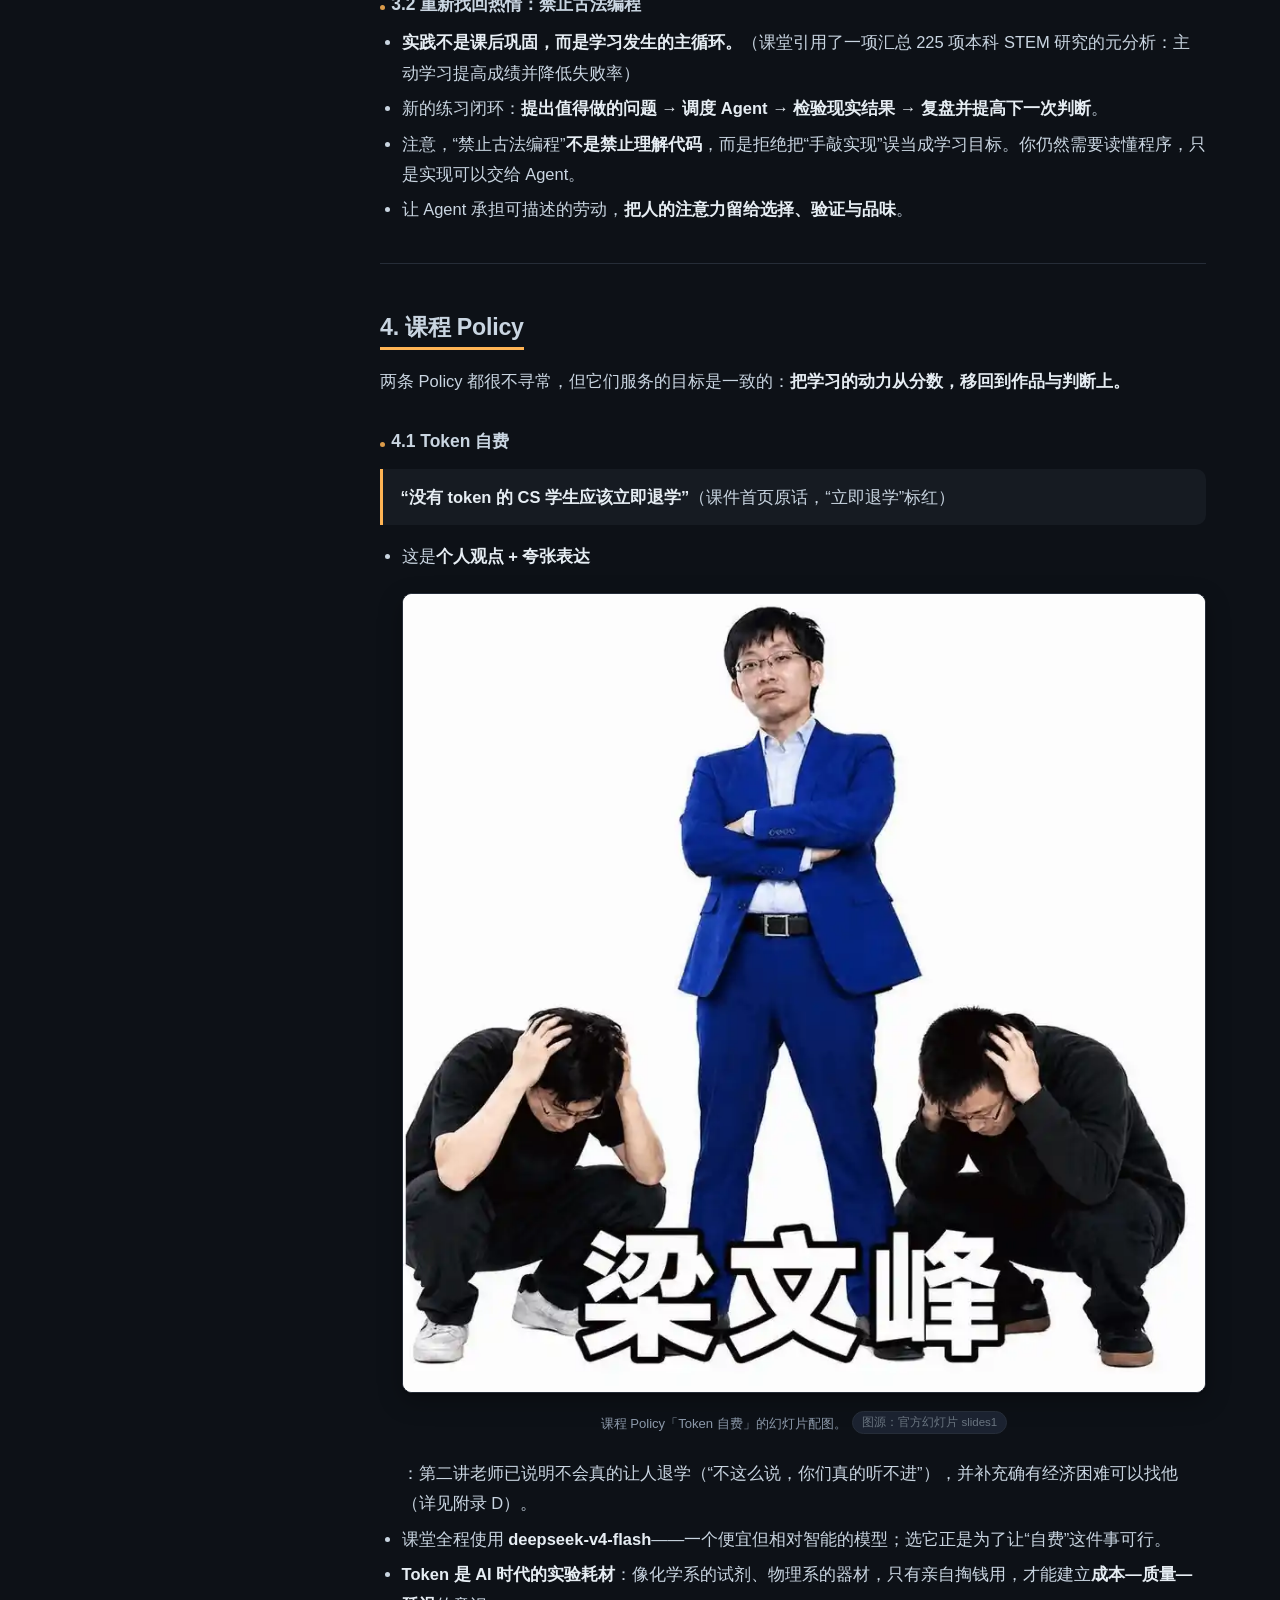
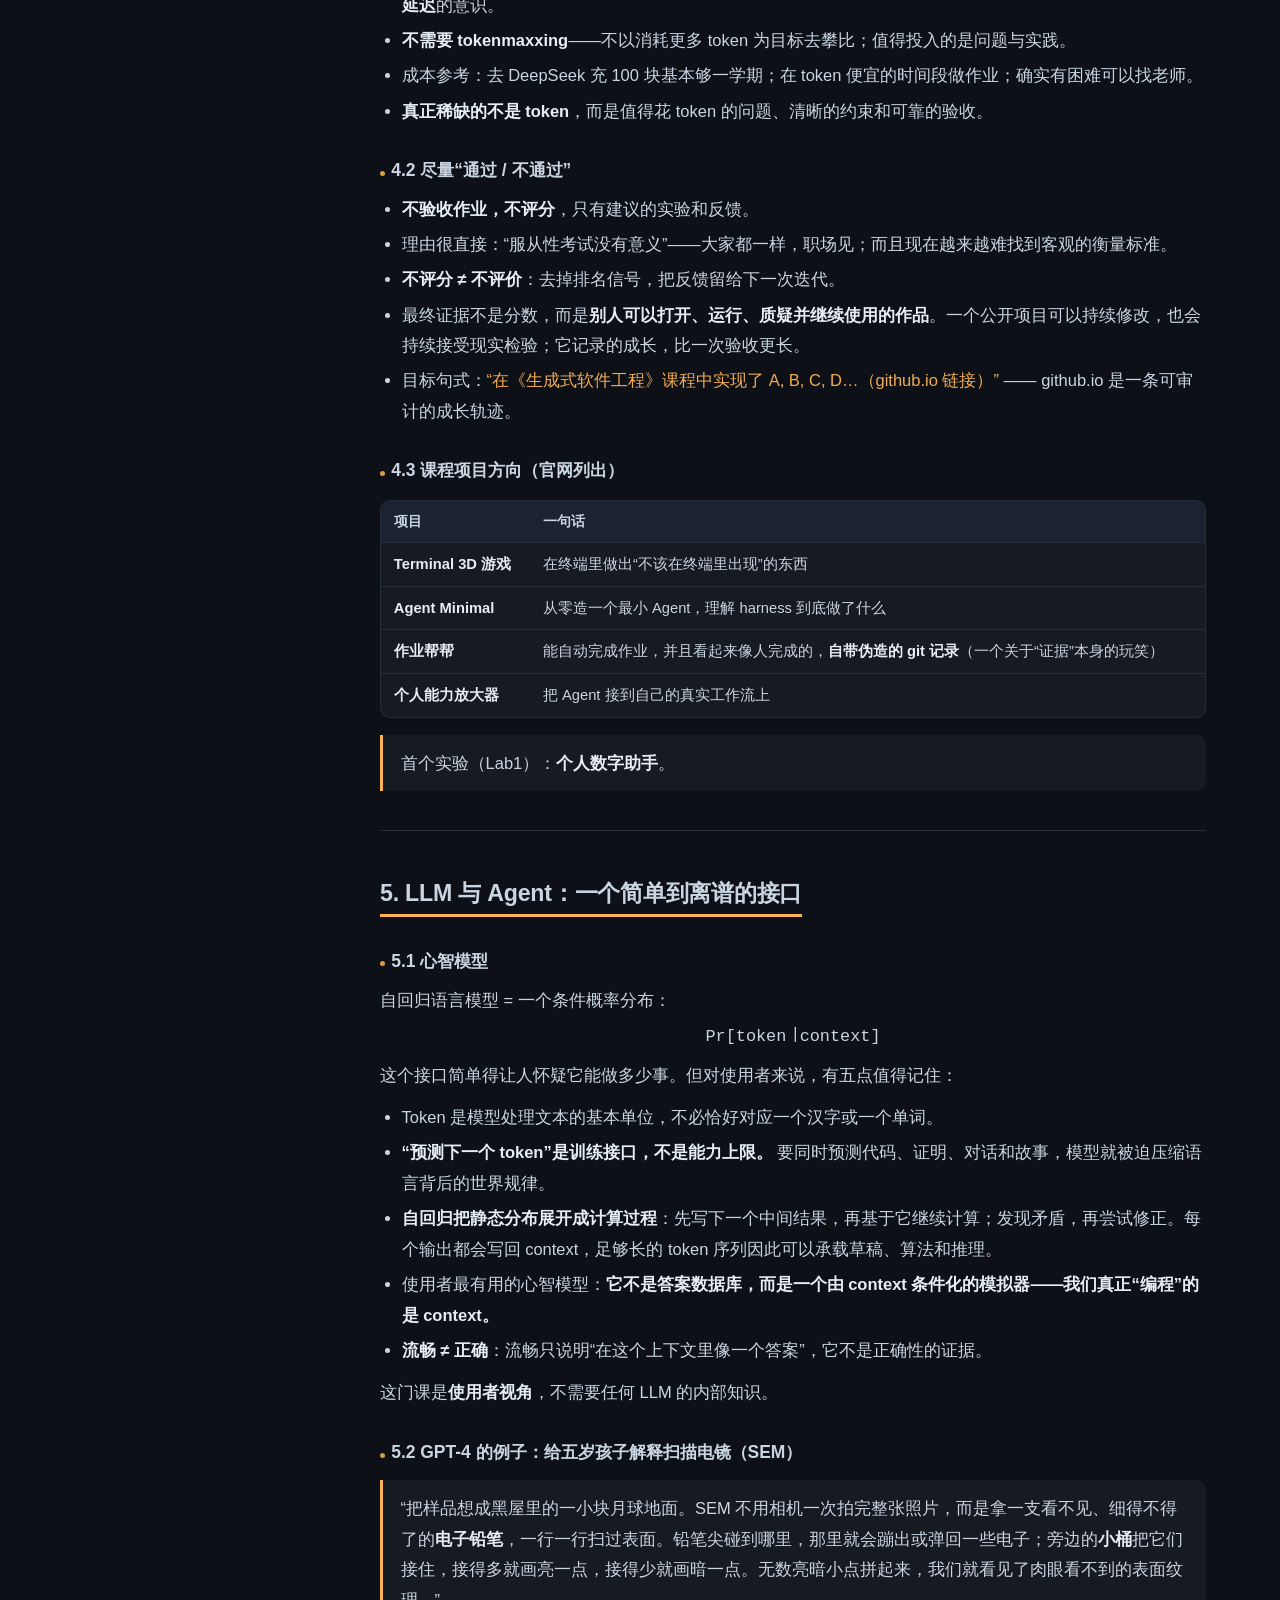
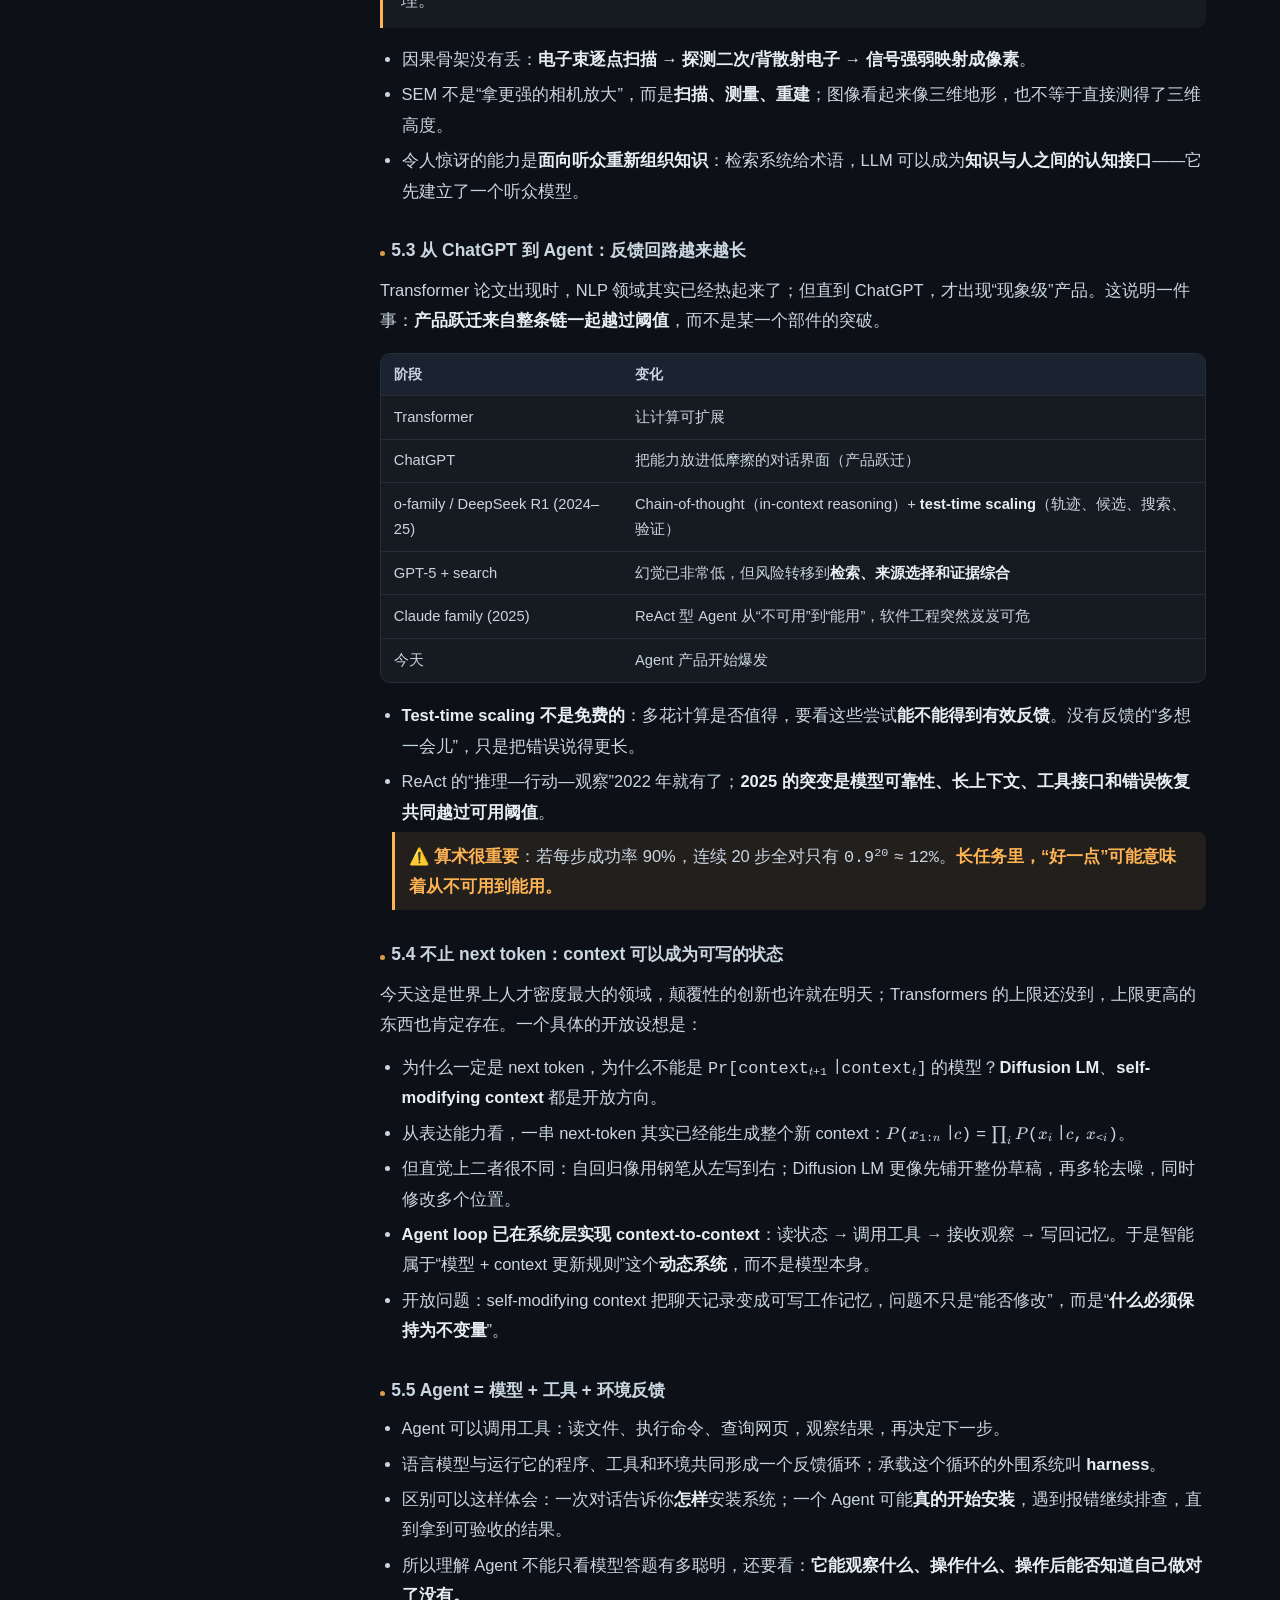
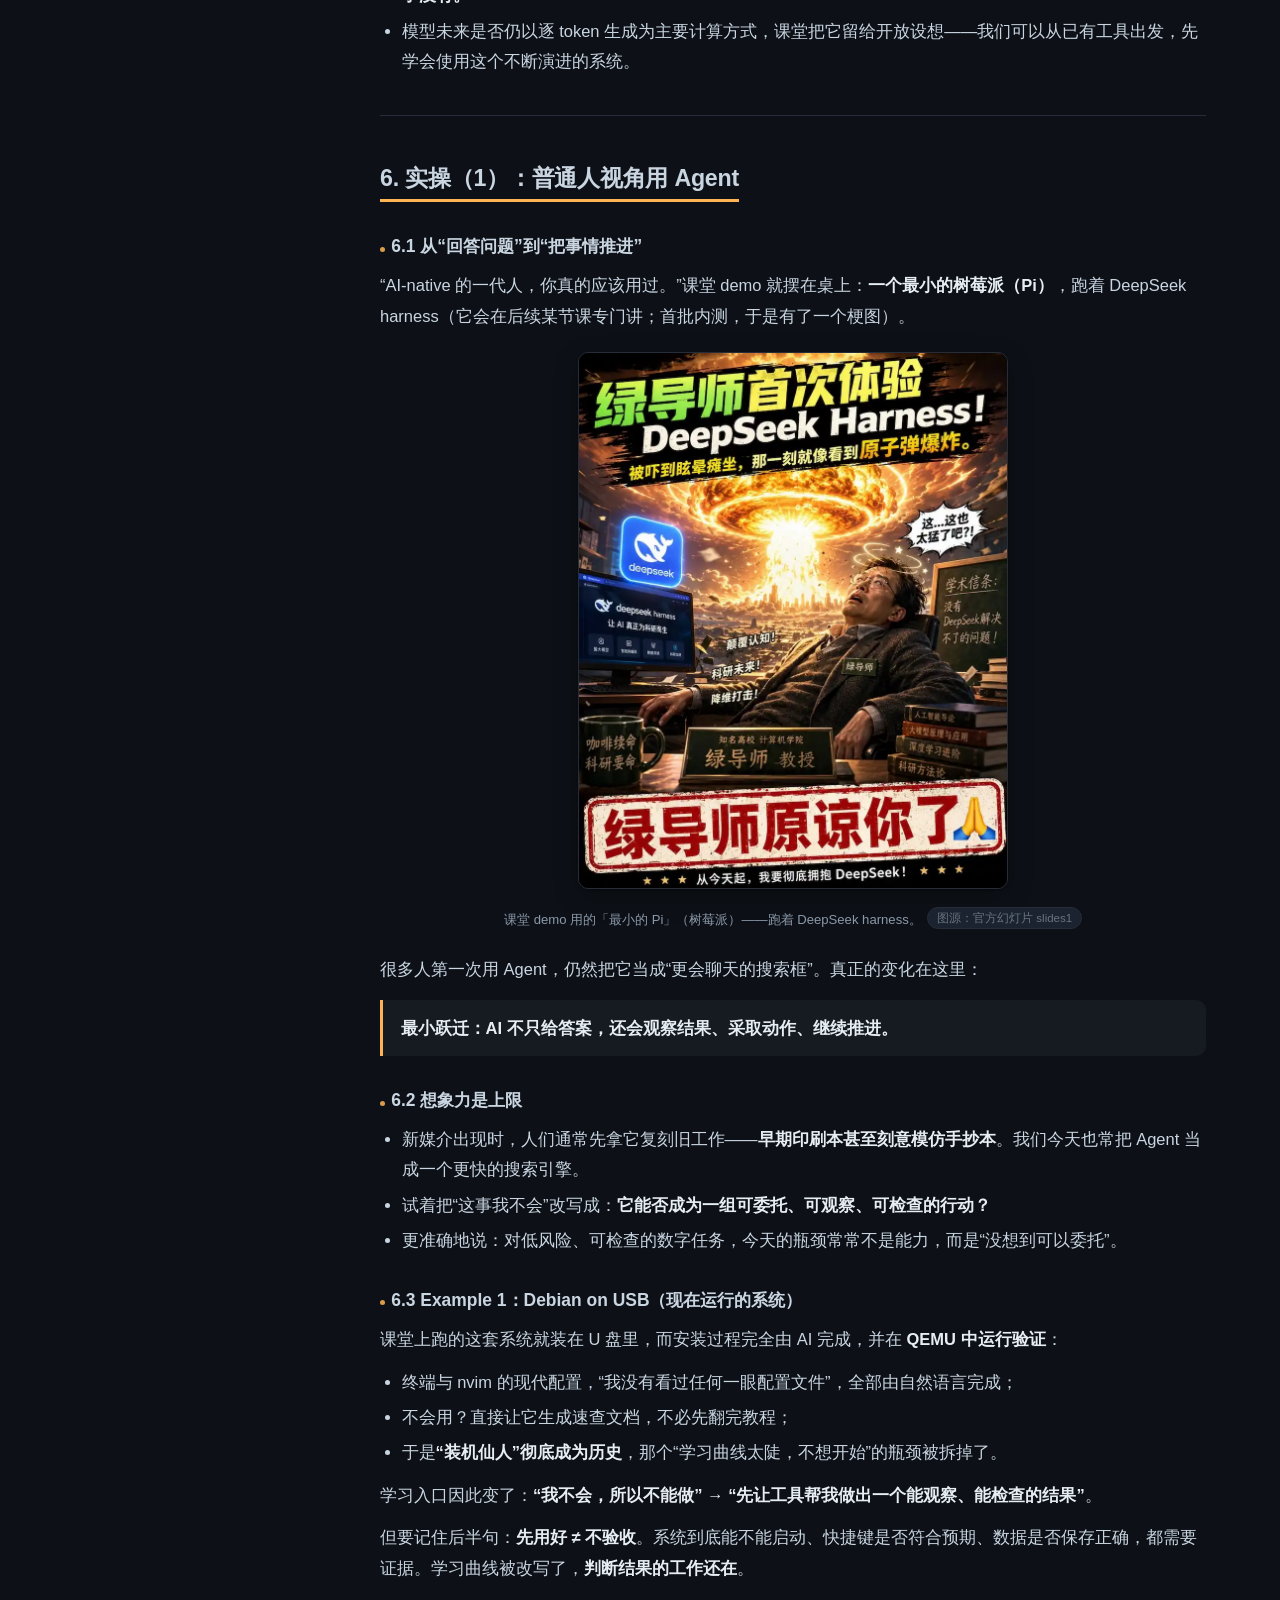
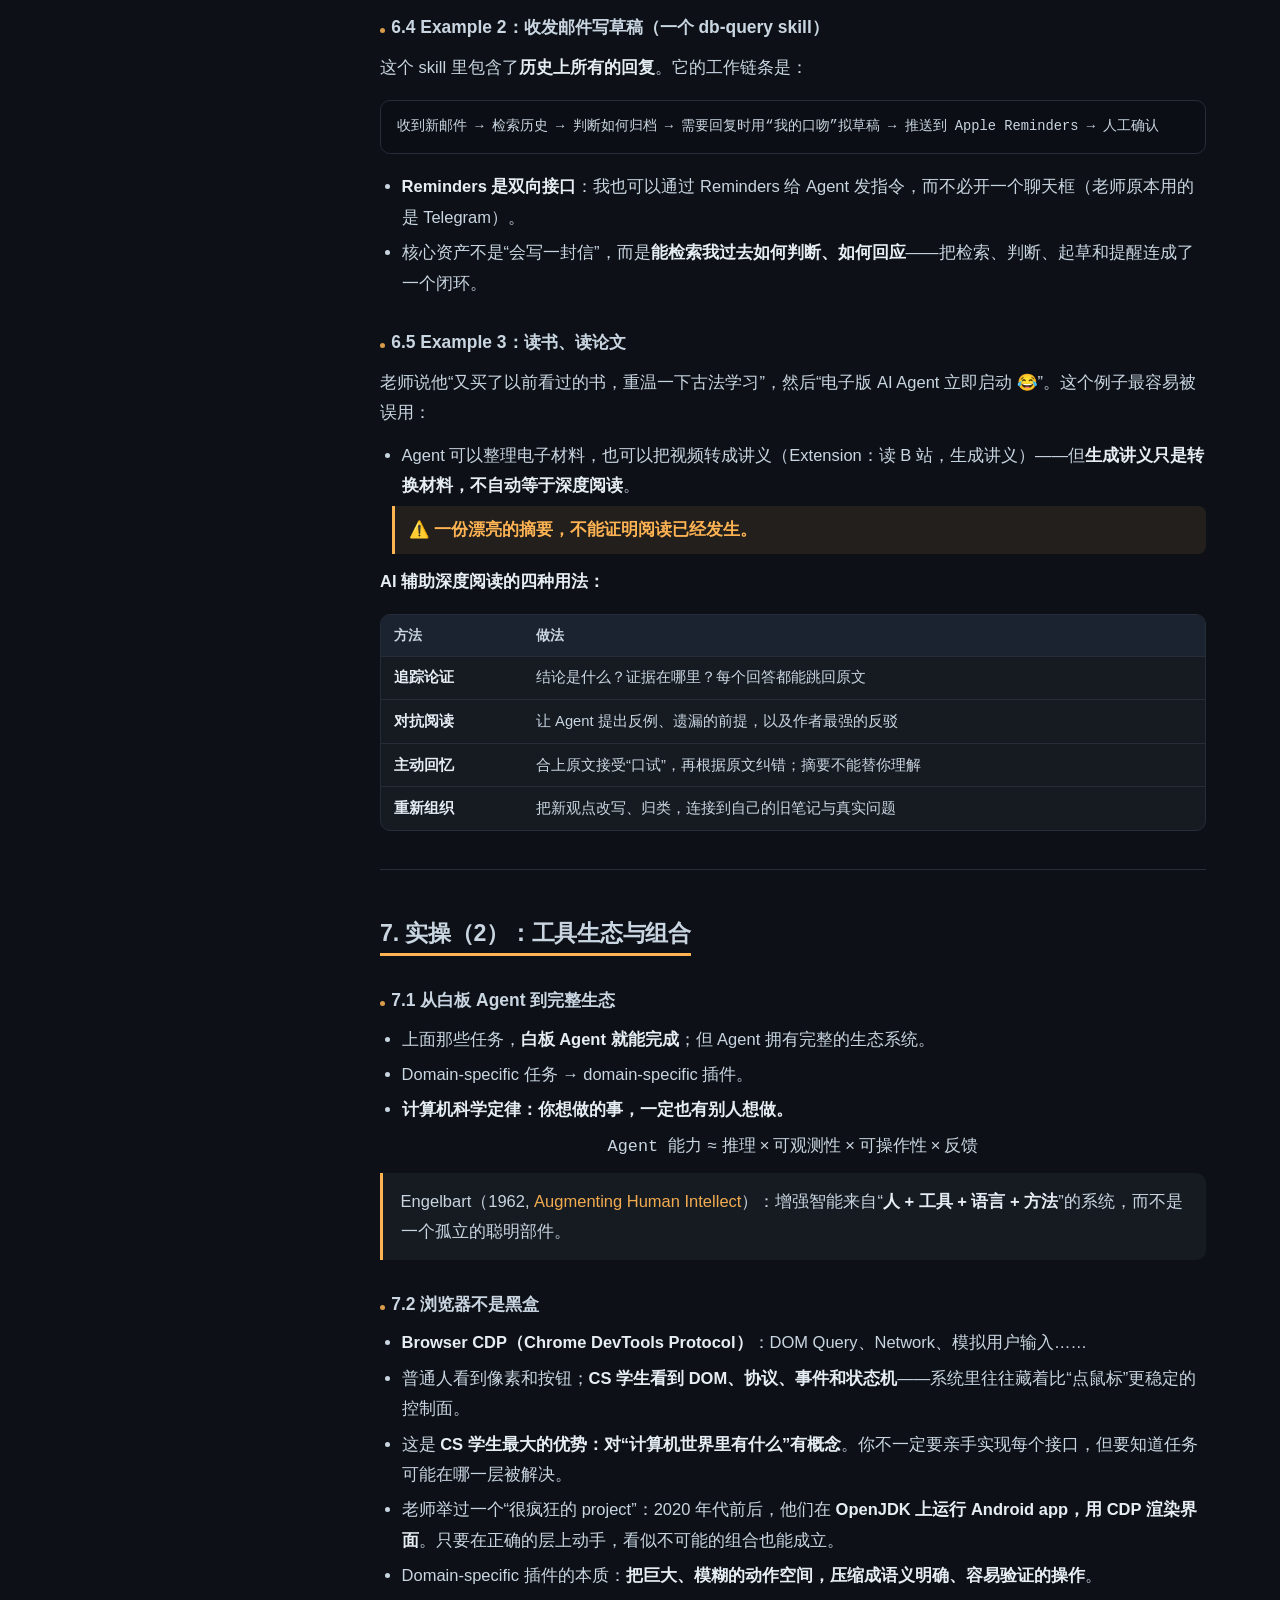
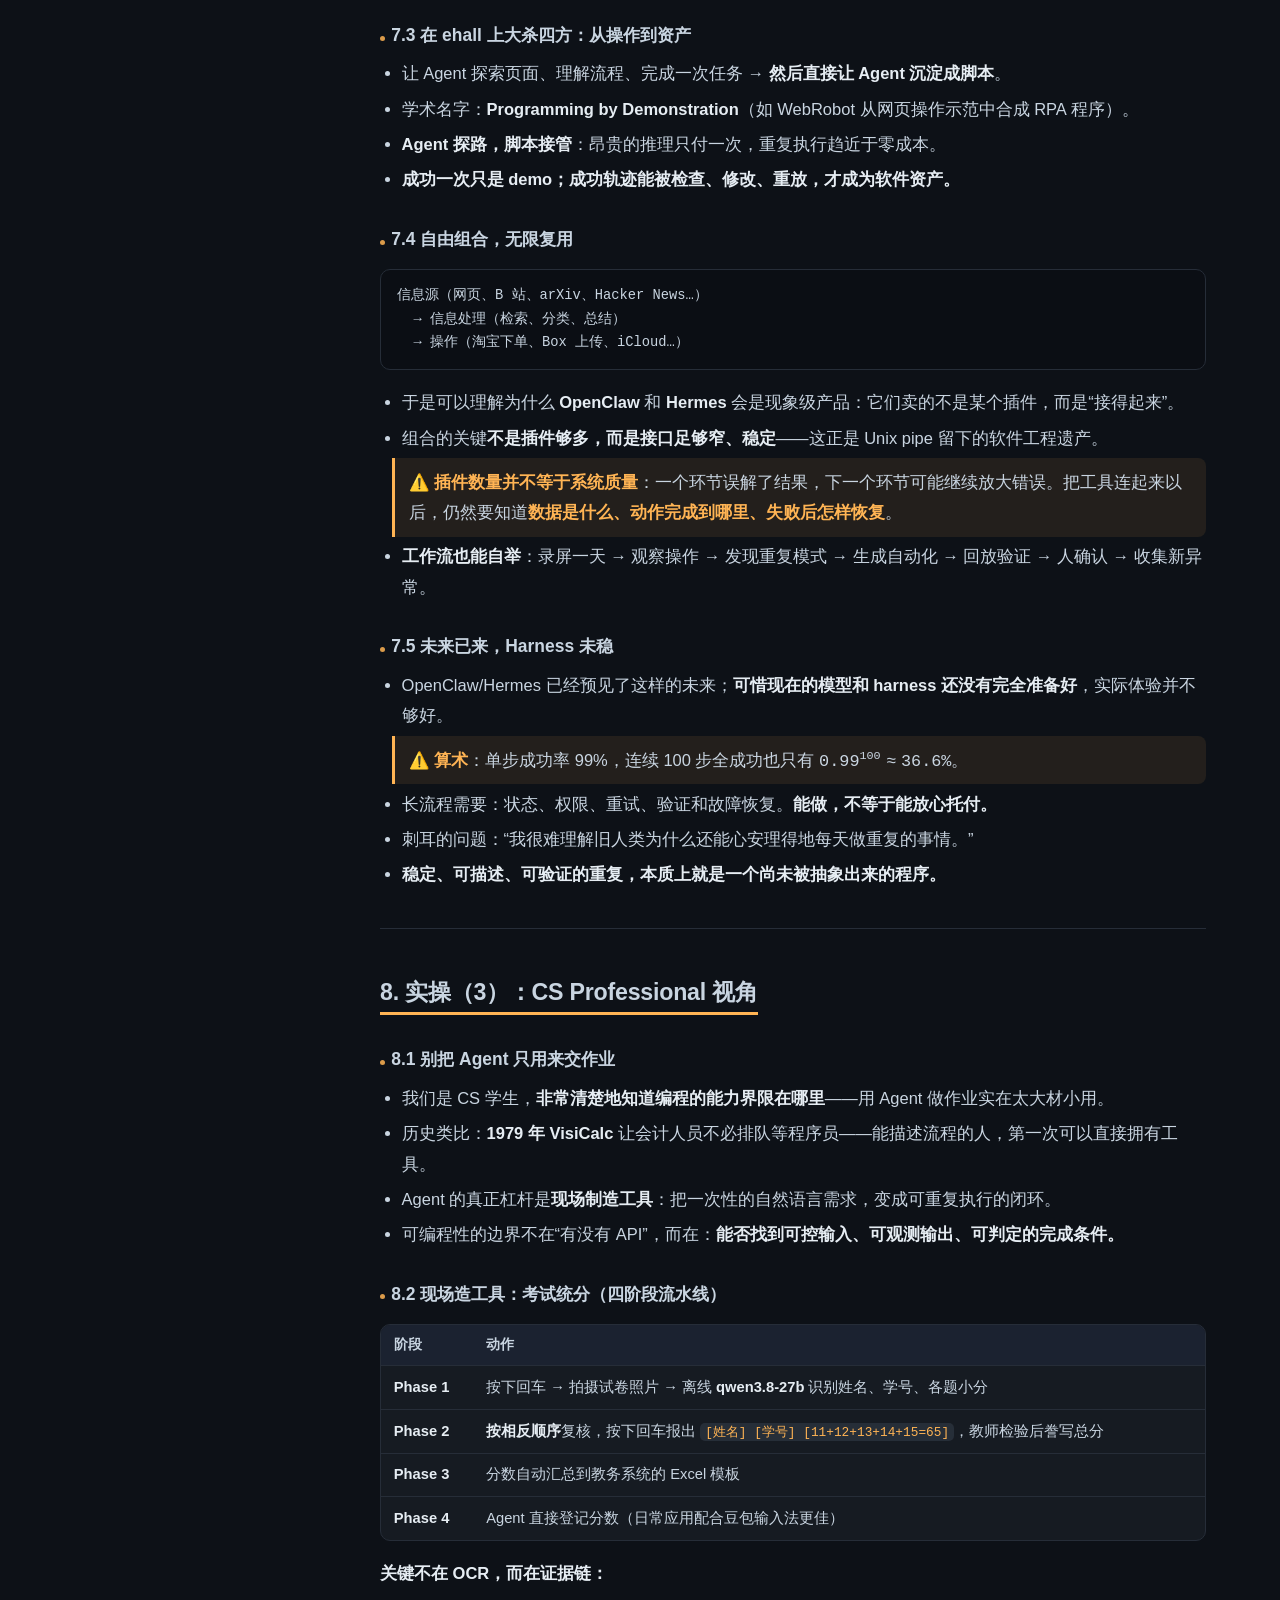
==== commit 3f071c61: "讲义页图文并茂：插图直接取自官方幻灯片 - 从 jyywiki 官方幻灯片 slides1/slides2 提取 13 张内嵌图片，存入 img/ - 第 1、2 讲讲义正文与附录共插入 26 处 f" ====
--- a/NJU-生成式软件工程-第01讲-欢迎来到未来.html
+++ b/NJU-生成式软件工程-第01讲-欢迎来到未来.html
@@ -230,6 +230,13 @@
   body{background:#fff;color:#000;font-size:11pt}
 }
 
+
+.fig{margin:1.3rem 0 1.4rem;text-align:center}
+.fig img{max-width:100%;height:auto;border:1px solid var(--line);border-radius:10px;background:#fff;box-shadow:var(--shadow)}
+.fig img.portrait{max-width:min(430px,100%)}
+.fig figcaption{font-size:.82rem;color:var(--fg2);margin-top:.5rem;line-height:1.75}
+.fig .src{display:inline-block;font-size:.72rem;color:var(--fg3);background:var(--bg3);border:1px solid var(--line);border-radius:999px;padding:.02rem .55rem;margin-left:.35rem;vertical-align:.12em}
+
 </style>
 </head>
 <body>
@@ -242,7 +249,6 @@
 <div class="meta"><div class="mrow"><span class="mk">视频</span><span class="mv"><a href="https://www.bilibili.com/video/BV1pb8o6yE8f" target="_blank" rel="noopener">BV1pb8o6yE8f</a></span></div><div class="mrow"><span class="mk">主讲</span><span class="mv">蒋炎岩（南京大学计算机学院，“绿导师”）</span></div><div class="mrow"><span class="mk">课程</span><span class="mv">2026 秋季学期《生成式软件工程》(GenSE)，面向大三，选修，新开课</span></div><div class="mrow"><span class="mk">时长</span><span class="mv">100 分钟（Raw 课堂实录）</span></div><div class="mrow"><span class="mk">配套资料</span><span class="mv"><a href="https://jyywiki.cn/GSE/2026/" target="_blank" rel="noopener">课程主页 jyywiki.cn/GSE/2026</a> ｜ <a href="https://jyywiki.cn/GSE/2026/lect1.md" target="_blank" rel="noopener">讲义 lect1</a> ｜ <a href="https://jyywiki.cn/GSE/2026/slides1.html" target="_blank" rel="noopener">幻灯片 slides1</a></span></div><div class="mrow"><span class="mk">整理说明</span><span class="mv">本笔记以官方讲义与 44 页幻灯片原文为主体，把课堂录像与现场讨论<strong>转写为连贯的文字解读</strong>，不按视频时间轴切分节点；讲义为课程方整理后的文本，与录像中的口语表述可能有细微差别。</span></div></div><hr>
 <div class="hero-act">
   <a class="btn" href="index.html" title="返回课程笔记主页（快捷键 Esc）">← 返回主页</a>
-  <button class="btn btn-pod" id="podcast-open" type="button" title="打开讲义播客">🎙 播客</button>
   <button class="btn" id="appx">展开全部附录</button>
   <button class="btn" id="theme">☾ 深色</button>
   <a class="btn" href="https://jyywiki.cn/GSE/2026/" target="_blank" rel="noopener">课程主页 ↗</a>
@@ -375,7 +381,7 @@
 <h3 id="11-四次把昂贵能力变成日用品" class="anchor"><span class="ht">1.1 四次把昂贵能力变成日用品</span><a class="ha" href="#11-四次把昂贵能力变成日用品" title="复制本节链接">#</a></h3>
 <p>课堂用四个节点回看计算机改变生活的过程：</p>
 <div class="tw"><table><thead><tr><th>年份</th><th>节点</th><th>变便宜的能力</th></tr></thead><tbody><tr><td>1975</td><td>Altair 8800</td><td>个人计算</td></tr><tr><td>1993</td><td>Mosaic</td><td>互联网</td></tr><tr><td>2007</td><td>iPhone</td><td>移动互联网</td></tr><tr><td>2022</td><td>ChatGPT</td><td>AI</td></tr></tbody></table></div>
-<p>把它们放在一起看，规律不是“机器又强了一点”，而是如下这句话：</p>
+<p>把它们放在一起看，规律不是<figure class="fig"><img src="img/lect1-crossroads.webp" alt="四个节点：PC、互联网、移动互联网、AI 的技术拐点" loading="lazy"><figcaption>四个把昂贵能力变成日用品的节点：PC (1975) → 互联网 (1993) → 移动互联网 (2007) → AI (2022)。<span class="src">图源：官方幻灯片 slides1</span></figcaption></figure>“机器又强了一点”，而是如下这句话：</p>
 <blockquote class="bq"><p><strong>真正的拐点，不是机器又强了一点；而是某种昂贵能力，突然变成了日用品。</strong></p></blockquote>
 <p>今天正在变便宜的，是“<strong>把一个想法变成能运行的软件</strong>”。当实现本身不再是门槛，这门课也就不能再按原来的方式上——所以它是<strong>一门非常实验性的课程</strong>。</p>
 <h3 id="12-狼来了作业完成了学习发生了吗" class="anchor"><span class="ht">1.2 “狼来了”：作业完成了，学习发生了吗？</span><a class="ha" href="#12-狼来了作业完成了学习发生了吗" title="复制本节链接">#</a></h3>
@@ -411,7 +417,7 @@
 <section><h2 id="4-课程-policy" class="anchor"><span class="ht">4. 课程 Policy</span><a class="ha" href="#4-课程-policy" title="复制本节链接">#</a></h2><p>两条 Policy 都很不寻常，但它们服务的目标是一致的：<strong>把学习的动力从分数，移回到作品与判断上。</strong></p>
 <h3 id="41-token-自费" class="anchor"><span class="ht">4.1 Token 自费</span><a class="ha" href="#41-token-自费" title="复制本节链接">#</a></h3>
 <blockquote class="bq"><p><strong>“没有 token 的 CS 学生应该立即退学”</strong>（课件首页原话，“立即退学”标红）</p></blockquote>
-<ul><li>这是<strong>个人观点 + 夸张表达</strong>：第二讲老师已说明不会真的让人退学（“不这么说，你们真的听不进”），并补充确有经济困难可以找他（详见附录 D）。</li><li>课堂全程使用 <strong>deepseek-v4-flash</strong>——一个便宜但相对智能的模型；选它正是为了让“自费”这件事可行。</li><li><strong>Token 是 AI 时代的实验耗材</strong>：像化学系的试剂、物理系的器材，只有亲自掏钱用，才能建立<strong>成本—质量—延迟</strong>的意识。</li><li><strong>不需要 tokenmaxxing</strong>——不以消耗更多 token 为目标去攀比；值得投入的是问题与实践。</li><li>成本参考：去 DeepSeek 充 100 块基本够一学期；在 token 便宜的时间段做作业；确实有困难可以找老师。</li><li><strong>真正稀缺的不是 token</strong>，而是值得花 token 的问题、清晰的约束和可靠的验收。</li></ul>
+<ul><li>这是<strong>个人观点 + 夸张表达</strong><figure class="fig"><img src="img/lect1-token-policy.webp" alt="课程 Policy：Token 自费的幻灯片配图" loading="lazy"><figcaption>课程 Policy「Token 自费」的幻灯片配图。<span class="src">图源：官方幻灯片 slides1</span></figcaption></figure>：第二讲老师已说明不会真的让人退学（“不这么说，你们真的听不进”），并补充确有经济困难可以找他（详见附录 D）。</li><li>课堂全程使用 <strong>deepseek-v4-flash</strong>——一个便宜但相对智能的模型；选它正是为了让“自费”这件事可行。</li><li><strong>Token 是 AI 时代的实验耗材</strong>：像化学系的试剂、物理系的器材，只有亲自掏钱用，才能建立<strong>成本—质量—延迟</strong>的意识。</li><li><strong>不需要 tokenmaxxing</strong>——不以消耗更多 token 为目标去攀比；值得投入的是问题与实践。</li><li>成本参考：去 DeepSeek 充 100 块基本够一学期；在 token 便宜的时间段做作业；确实有困难可以找老师。</li><li><strong>真正稀缺的不是 token</strong>，而是值得花 token 的问题、清晰的约束和可靠的验收。</li></ul>
 <h3 id="42-尽量通过-不通过" class="anchor"><span class="ht">4.2 尽量“通过 / 不通过”</span><a class="ha" href="#42-尽量通过-不通过" title="复制本节链接">#</a></h3>
 <ul><li><strong>不验收作业，不评分</strong>，只有建议的实验和反馈。</li><li>理由很直接：“服从性考试没有意义”——大家都一样，职场见；而且现在越来越难找到客观的衡量标准。</li><li><strong>不评分 ≠ 不评价</strong>：去掉排名信号，把反馈留给下一次迭代。</li><li>最终证据不是分数，而是<strong>别人可以打开、运行、质疑并继续使用的作品</strong>。一个公开项目可以持续修改，也会持续接受现实检验；它记录的成长，比一次验收更长。</li><li>目标句式：<em>“在《生成式软件工程》课程中实现了 A, B, C, D…（github.io 链接）”</em> —— github.io 是一条可审计的成长轨迹。</li></ul>
 <h3 id="43-课程项目方向官网列出" class="anchor"><span class="ht">4.3 课程项目方向（官网列出）</span><a class="ha" href="#43-课程项目方向官网列出" title="复制本节链接">#</a></h3>
@@ -438,7 +444,7 @@
 <ul><li>Agent 可以调用工具：读文件、执行命令、查询网页，观察结果，再决定下一步。</li><li>语言模型与运行它的程序、工具和环境共同形成一个反馈循环；承载这个循环的外围系统叫 <strong>harness</strong>。</li><li>区别可以这样体会：一次对话告诉你<strong>怎样</strong>安装系统；一个 Agent 可能<strong>真的开始安装</strong>，遇到报错继续排查，直到拿到可验收的结果。</li><li>所以理解 Agent 不能只看模型答题有多聪明，还要看：<strong>它能观察什么、操作什么、操作后能否知道自己做对了没有。</strong></li><li>模型未来是否仍以逐 token 生成为主要计算方式，课堂把它留给开放设想——我们可以从已有工具出发，先学会使用这个不断演进的系统。</li></ul>
 <hr></section>
 <section><h2 id="6-实操1普通人视角用-agent" class="anchor"><span class="ht">6. 实操（1）：普通人视角用 Agent</span><a class="ha" href="#6-实操1普通人视角用-agent" title="复制本节链接">#</a></h2><h3 id="61-从回答问题到把事情推进" class="anchor"><span class="ht">6.1 从“回答问题”到“把事情推进”</span><a class="ha" href="#61-从回答问题到把事情推进" title="复制本节链接">#</a></h3>
-<p>“AI-native 的一代人，你真的应该用过。”课堂 demo 就摆在桌上：<strong>一个最小的树莓派（Pi）</strong>，跑着 DeepSeek harness（它会在后续某节课专门讲；首批内测，于是有了一个梗图）。</p>
+<p>“AI-native 的一代人，你真的应该用过。”课堂 demo 就摆在桌上：<strong>一个最小的树莓派（Pi）</strong>，跑着 DeepSeek harness（它会在后续某节课专门讲；首批内测，于是有了一个梗图）。</p><figure class="fig"><img src="img/lect1-using-agents.webp" alt="课堂 demo 用的最小树莓派（Pi）设备图" loading="lazy" class="portrait"><figcaption>课堂 demo 用的「最小的 Pi」（树莓派）——跑着 DeepSeek harness。<span class="src">图源：官方幻灯片 slides1</span></figcaption></figure>
 <p>很多人第一次用 Agent，仍然把它当成“更会聊天的搜索框”。真正的变化在这里：</p>
 <blockquote class="bq"><p><strong>最小跃迁：AI 不只给答案，还会观察结果、采取动作、继续推进。</strong></p></blockquote>
 <h3 id="62-想象力是上限" class="anchor"><span class="ht">6.2 想象力是上限</span><a class="ha" href="#62-想象力是上限" title="复制本节链接">#</a></h3>
@@ -481,7 +487,7 @@
 <p><strong>关键不在 OCR，而在证据链：</strong></p>
 <ul><li>照片是<strong>原始凭证</strong>，小分是<strong>中间表示</strong>，总分与 Excel 是<strong>派生结果</strong>——形成可回查的链。</li><li><strong>“反序 + 报算式”</strong> 像航空管制的 <strong>readback</strong>：用不同表示制造冗余，专门截获错位、漏项和误识别。</li><li>机器承担吞吐量，<strong>人只驻守最窄的高风险接口</strong>：用一次复核，把错误挡在教务系统之外。</li><li>这件事的意义超出统分本身：<strong>需求描述得足够清楚，一个只临时用一次的工具，也有机会被当场造出来。</strong></li></ul>
 <h3 id="83-quiz只进不出的机器怎么偷出文件" class="anchor"><span class="ht">8.3 Quiz：只进不出的机器，怎么偷出文件？</span><a class="ha" href="#83-quiz只进不出的机器怎么偷出文件" title="复制本节链接">#</a></h3>
-<p>课堂提出了一个思考题。假设一台机器上的<strong>文件只进不出</strong>：不能执行不信任的程序，不能显示不信任的网页；但远处可以悄悄摄屏——只是复杂文件“就有点麻烦”。</p>
+<p>课堂提出了一个思考题。假设一台机器上的<strong>文件只进不出</strong>：不能执行不信任的程序，不能显示不信任的网页；但远处可以悄悄摄屏——只是复杂文件“就有点麻烦”。</p><figure class="fig"><img src="img/lect1-quiz-leak.webp" alt="只进不出的机器 Quiz 示意图" loading="lazy"><figcaption>「只进不出的机器」Quiz 示意图：文件只进不出，但像素仍可被观察。<span class="src">图源：官方幻灯片 slides1</span></figcaption></figure>
 <ul><li>关键在于：<strong>安全边界限制了“文件”，却没有限制信息</strong>。只要像素仍然可被观察，出口容量就不为零。</li></ul>
 <p><strong>老师的解法：把远程桌面变成内网</strong></p>
 <div class="tw"><table><thead><tr><th>角色</th><th>载体</th></tr></thead><tbody><tr><td><strong>Rx（接收）</strong></td><td>鼠标（抖鼠标）—— 鼠标也是输入线路</td></tr><tr><td><strong>Tx（发送）</strong></td><td>二维码（<strong>qrgen.xlsx</strong>，用 Excel 公式算 QR Code）—— Excel 是可编程显示设备</td></tr></tbody></table></div>
@@ -513,13 +519,13 @@
 <ul><li>仅通过<strong>少量 prompt</strong>，GLM-5.3 在 200K 上下文内完成了<strong>第一个正确且可维护的版本</strong>：<ul><li>公式可复用；</li><li>工作表<strong>不因为文本长度膨胀</strong>。</li></ul></li><li>关键不是“再多想一会”，而是从“<strong>生成一个能跑的文件</strong>”切换到“<strong>设计一个可复用的计算结构</strong>”。</li><li><strong>架构检查题：输入从 1 KB 变成 10 KB 时，究竟有哪些东西必须增长？</strong><ul><li>相对文本长度，公式模板和工作表结构应保持 <strong>O(1)</strong>；</li><li>只有数据、计算量和帧数按 <strong>O(n)</strong> 增长。</li></ul></li></ul>
 <h3 id="95-intentspec-与-impl本课主线" class="anchor"><span class="ht">9.5 Intent、Spec 与 Impl（本课主线）</span><a class="ha" href="#95-intentspec-与-impl本课主线" title="复制本节链接">#</a></h3>
 <div class="tw"><table><thead><tr><th>层次</th><th>含义</th></tr></thead><tbody><tr><td><strong>Intent Space</strong></td><td>你真正想达成的目标。提出者自己往往也不 100% 确定（“帮我弄一个好用的工具”“做个国民级应用”）</td></tr><tr><td><strong>Spec Space</strong></td><td>把意图具体化后，能描述行为与约束的规格。从 Intent 到 Spec 已经曲解了很多</td></tr><tr><td><strong>Impl Space</strong></td><td>程序实际执行的计算。<strong>计算机程序只接受 100% 无歧义的指令</strong>，不能留一句“到时候看着办”</td></tr></tbody></table></div>
-<ul><li>从 Intent → Spec 需要<strong>产品判断</strong>；从 Spec → Impl 需要<strong>设计与实现判断</strong>。</li><li>同一个意图允许许多规格，同一个规格又允许许多实现。</li><li><span class="katex"><span class="katex-html" aria-hidden="true"><span class="base"><span class="strut" style="height:0.999em;vertical-align:-0.249em;"></span><span class="mord"><span class="mord mathrm">Impl</span></span><span class="mspace" style="margin-right:0.2778em;"></span><span class="mrel">⊨</span><span class="mspace" style="margin-right:0.2778em;"></span></span><span class="base"><span class="strut" style="height:0.8778em;vertical-align:-0.1944em;"></span><span class="mord"><span class="mord mathrm">Spec</span></span></span></span></span> 只说明“<strong>按规格正确</strong>”，<strong>并不推出“满足意图”</strong>；测试可以证明前者，却无法替人决定后者。</li><li><strong>spec 不是真相，只是对 intent 的一次有损观测。</strong></li></ul>
+<ul><li>从 Intent → Spec 需要<strong>产品判断</strong><figure class="fig"><img src="img/lect1-intent-spec-impl.webp" alt="Intent、Spec 与 Impl 三个空间的示意图" loading="lazy"><figcaption>Intent / Spec / Impl 三个空间：意图 → 规格 → 实现之间存在缺口。<span class="src">图源：官方幻灯片 slides1</span></figcaption></figure>；从 Spec → Impl 需要<strong>设计与实现判断</strong>。</li><li>同一个意图允许许多规格，同一个规格又允许许多实现。</li><li><span class="katex"><span class="katex-html" aria-hidden="true"><span class="base"><span class="strut" style="height:0.999em;vertical-align:-0.249em;"></span><span class="mord"><span class="mord mathrm">Impl</span></span><span class="mspace" style="margin-right:0.2778em;"></span><span class="mrel">⊨</span><span class="mspace" style="margin-right:0.2778em;"></span></span><span class="base"><span class="strut" style="height:0.8778em;vertical-align:-0.1944em;"></span><span class="mord"><span class="mord mathrm">Spec</span></span></span></span></span> 只说明“<strong>按规格正确</strong>”，<strong>并不推出“满足意图”</strong>；测试可以证明前者，却无法替人决定后者。</li><li><strong>spec 不是真相，只是对 intent 的一次有损观测。</strong></li></ul>
 <h3 id="96-模型如何补-gap猜" class="anchor"><span class="ht">9.6 模型如何补 Gap？——猜</span><a class="ha" href="#96-模型如何补-gap猜" title="复制本节链接">#</a></h3>
 <ul><li>无穷多 spec “满足” intent，也有无穷多 impl “满足” spec。</li><li>模型靠<strong>猜</strong>来填补空白——总不能每选一种颜色、每命名一个变量都问用户。</li><li>模型训练的目标是“<strong>在有限的 token 内完成任务</strong>”，太容易“立即遵循指令”；正确的软件工程动作是：<strong>先别急，再讨论一下</strong>。</li><li>一旦在重大决策上犯错，就需要巨大成本来补；<strong>模型不像人一样有重构意识</strong>。</li></ul>
 <p><strong>人机协同的决策题</strong>：目标不是消灭猜测，而是让猜测<strong>显式、可逆、可验证</strong>。</p>
 <blockquote class="bq"><p>当 <span class="katex"><span class="katex-html" aria-hidden="true"><span class="base"><span class="strut" style="height:1em;vertical-align:-0.25em;"></span><span class="mord mathnormal" style="margin-right:0.13889em;">P</span><span class="mopen">(</span><span class="mord text"><span class="mord cjk_fallback">猜错</span></span><span class="mclose">)</span><span class="mspace" style="margin-right:0.2222em;"></span><span class="mbin">×</span><span class="mspace" style="margin-right:0.2222em;"></span></span><span class="base"><span class="strut" style="height:1em;vertical-align:-0.25em;"></span><span class="mord mathnormal" style="margin-right:0.07153em;">C</span><span class="mopen">(</span><span class="mord text"><span class="mord cjk_fallback">返工</span></span><span class="mclose">)</span><span class="mspace" style="margin-right:0.2778em;"></span><span class="mrel">&gt;</span><span class="mspace" style="margin-right:0.2778em;"></span></span><span class="base"><span class="strut" style="height:1em;vertical-align:-0.25em;"></span><span class="mord mathnormal" style="margin-right:0.07153em;">C</span><span class="mopen">(</span><span class="mord text"><span class="mord cjk_fallback">澄清</span></span><span class="mclose">)</span></span></span></span> 时，应当提问；否则先做最小实验。<br>—— 低影响决策先猜后验；高影响、难回滚的决策先停下来问。</p></blockquote>
 <h3 id="97-焦油坑the-mythical-man-month" class="anchor"><span class="ht">9.7 焦油坑（The Mythical Man-Month）</span><a class="ha" href="#97-焦油坑the-mythical-man-month" title="复制本节链接">#</a></h3>
-<blockquote class="bq"><p>大型动物一旦陷入焦油坑就很难逃脱，而濒死的动物又会引来各种掠食者。（也是《死亡搁浅》的原型）</p></blockquote>
+<blockquote class="bq"><p>大型动物一旦陷入焦油坑就很难逃脱，而濒死的动物又会引来各种掠食者。（也是《死亡搁浅》的原型）</p></blockquote><figure class="fig"><img src="img/lect1-software-engineering.webp" alt="《人月神话》焦油坑插画" loading="lazy"><figcaption>《人月神话》焦油坑插画：大型动物一旦陷入就很难逃脱。<span class="src">图源：官方幻灯片 slides1</span></figcaption></figure>
 <ul><li><strong>qrgen 已经进入焦油坑</strong>：增加一点功能，都需要消耗巨额 token。</li><li><strong>焦油不是代码量，而是耦合、隐含知识和验证债</strong>：功能是局部的，约束却是全局的。</li><li>越挣扎越消耗；加入更多生成能力，也可能只是更快地把自己埋进去。</li></ul>
 <h3 id="98-软件工程研究什么" class="anchor"><span class="ht">9.8 软件工程研究什么？</span><a class="ha" href="#98-软件工程研究什么" title="复制本节链接">#</a></h3>
 <p><strong>怎么把一件大事，在人和工具的共同协作下做成？</strong></p>
@@ -540,7 +546,7 @@
 <section><h2 id="10-成本结构变了验证成为瓶颈" class="anchor"><span class="ht">10. 成本结构变了：验证成为瓶颈</span><a class="ha" href="#10-成本结构变了验证成为瓶颈" title="复制本节链接">#</a></h2><h3 id="101-一道乘法题" class="anchor"><span class="ht">10.1 一道乘法题</span><a class="ha" href="#101-一道乘法题" title="复制本节链接">#</a></h3>
 <ul><li>“干能明确描述体力活的码农”变得非常便宜，而且可以 <strong>1000× 并行</strong>。</li><li><strong>算术</strong>：<span class="katex"><span class="katex-html" aria-hidden="true"><span class="base"><span class="strut" style="height:0.7278em;vertical-align:-0.0833em;"></span><span class="mord">1000</span><span class="mord">×</span></span></span></span> 产量 <span class="katex"><span class="katex-html" aria-hidden="true"><span class="base"><span class="strut" style="height:0.8333em;vertical-align:-0.0833em;"></span><span class="mord">×</span><span class="mord">1%</span></span></span></span> 垃圾率 <span class="katex"><span class="katex-html" aria-hidden="true"><span class="base"><span class="strut" style="height:0.3669em;"></span><span class="mrel">=</span><span class="mspace" style="margin-right:0.2778em;"></span></span><span class="base"><span class="strut" style="height:0.7278em;vertical-align:-0.0833em;"></span><span class="mord">10</span><span class="mord">×</span></span></span></span> 旧时代全部产量的垃圾（而实际比例可能更大）。<br>→ <strong>错误率很小</strong> 与 <strong>维护负担很小</strong>，并不是一回事；<strong>99% 正确，在规模面前仍然是灾难。</strong></li><li><strong>生成可以并行，逐行 review 却不能。</strong></li><li>于是新的工程任务是：<strong>让 spec、oracle、门控、观测和抽样本身也能扩展</strong>——让“判断”也具备规模效应。</li><li>瓶颈不再是“生产”，而是“验证”：让判断跟上生产，让人的注意力花在最值得判断的地方。</li><li>时代红利也在这里：<strong>每个人都有机会去解决之前 long-horizon 的问题</strong>（以前连开始都不敢想的问题）。</li></ul>
 <h3 id="102-当-ai-连品味也学会以后" class="anchor"><span class="ht">10.2 当 AI 连“品味”也学会以后？</span><a class="ha" href="#102-当-ai-连品味也学会以后" title="复制本节链接">#</a></h3>
-<ul><li>人的稀缺性继续向上游迁移：从<strong>亲手生产</strong>转向<strong>选择“什么值得存在”</strong>。</li><li class="warn">⚠️ 能力可以迁移，<strong>正当性与问责不会自动迁移</strong>。</li><li>课堂并没有给人类留下一块永远安全的领地；老师把它作为一个值得认真面对的问题提出来：如果设计、品味和工程判断也继续变便宜，我们如何决定什么值得做？</li><li>真正困难的问题也许不再是“怎么做”，而是“<strong>为何做、为谁做、后果由谁承担</strong>”。</li></ul>
+<ul><li>人的稀缺性继续向上游迁移：从<strong>亲手生产</strong>转向<strong>选择“什么值得存在”</strong>。</li><li class="warn">⚠️ 能力可以迁移，<strong>正当性与问责不会自动迁移</strong>。</li><li>课堂并没有给人类留下一块永远安全的领地；老师把它作为一个值得认真面对的问题提出来：如果设计、品味和工程判断也继续变便宜，我们如何决定什么值得做？</li><li>真正困难的问题也许不再是“怎么做”，而是“<strong>为何做、为谁做、后果由谁承担</strong>”。</li></ul><figure class="fig"><img src="img/lect1-ai-taste.webp" alt="当 AI 连品味也学会以后？的示意图" loading="lazy"><figcaption>「当 AI 连‘品味’也学会以后？」的配图：人的稀缺性继续向上游迁移。<span class="src">图源：官方幻灯片 slides1</span></figcaption></figure>
 <hr></section>
 <section><h2 id="11-古法编程死了软件工程还没死" class="anchor"><span class="ht">11. 古法编程死了，软件工程还没死</span><a class="ha" href="#11-古法编程死了软件工程还没死" title="复制本节链接">#</a></h2><h3 id="111-古法编程死了死掉的是手写实现的稀缺性" class="anchor"><span class="ht">11.1 “古法编程”死了：死掉的是手写实现的稀缺性</span><a class="ha" href="#111-古法编程死了死掉的是手写实现的稀缺性" title="复制本节链接">#</a></h3>
 <ul><li>Agent 在完成单个具体任务上已经无人能敌。</li><li>更准确的分界线：<strong>边界清楚、上下文装得下、结果能低成本验收</strong> —— 这样的任务已经进入机器的领地。</li><li>历史类比：<strong>“Computer” 原本是一种职业</strong>；电子计算机出现后，优秀的 human computers 转向编程和研究。<strong>历史不奖励把旧动作做得更快的人，而奖励会把问题交给新机器的人。</strong></li><li>所以“禁止古法编程”不是禁止理解：<strong>先让 Agent 生产，把人的注意力押在定义问题、设计验收和解释失败上。</strong></li></ul>
@@ -612,12 +618,12 @@
 6 道论述题 + 5 道解答题（共 100 分），附作答要点与参考答案，作答会自动保存在本机浏览器。<br>
 建议：先独立写完，再展开要点对照。</p></blockquote>
 <hr></section>
-<details class="appx"><summary><h2 id="附录-a44-页幻灯片逐页全文" class="anchor"><span class="ht">附录 A：44 页幻灯片逐页全文</span><a class="ha" href="#附录-a44-页幻灯片逐页全文" title="复制本节链接">#</a></h2><span class="tg"></span></summary><div class="appx-body"><blockquote class="bq bq-note"><p>逐页转录自 <a href="https://jyywiki.cn/GSE/2026/slides1.html" target="_blank" rel="noopener"><code>slides1.html</code></a>（页面的 <code>slides-data</code> JSON），保留原始公式与列表结构。<br>标记约定：<strong>※</strong> = 幻灯片上标注为 <code>aigc</code> 的补充批注（由 Agent 根据讲义扩写）；<strong>[图：…]</strong> = 页内插图。<br>幻灯片编号与课堂讲解顺序一致，可与正文各节对照阅读。</p></blockquote>
+<details class="appx"><summary><h2 id="附录-a44-页幻灯片逐页全文" class="anchor"><span class="ht">附录 A：44 页幻灯片逐页全文</span><a class="ha" href="#附录-a44-页幻灯片逐页全文" title="复制本节链接">#</a></h2><span class="tg"></span></summary><div class="appx-body"><blockquote class="bq bq-note"><p>逐页转录自 <a href="https://jyywiki.cn/GSE/2026/slides1.html" target="_blank" rel="noopener"><code>slides1.html</code></a>（页面的 <code>slides-data</code> JSON），保留原始公式与列表结构。<br>标记约定：<strong>※</strong> = 幻灯片上标注为 <code>aigc</code> 的补充批注（由 Agent 根据讲义扩写）；页内插图已还原为原幻灯片图片。<br>幻灯片编号与课堂讲解顺序一致，可与正文各节对照阅读。</p></blockquote>
 <h4 id="slide-1" class="anchor"><span class="ht">Slide 1</span><a class="ha" href="#slide-1" title="复制本节链接">#</a></h4>
 <p><strong>我们站在一个重要的交叉路口</strong></p>
 <p><em>子标题：四次把昂贵能力变成日用品</em></p>
 <p>PC (1975, Altair 8800)、互联网 (1993, Mosaic)、移动互联网 (2007, iPhone)、AI (2022, ChatGPT)，在人类命运的交叉路口，需要一个非常实验性的课程。</p>
-<p>[图：从个人电脑、互联网、移动互联网到 AI 的技术拐点]</p>
+<figure class="fig"><img src="img/lect1-crossroads.webp" alt="从个人电脑、互联网、移动互联网到 AI 的技术拐点" loading="lazy"><figcaption>四个节点：PC (1975)、互联网 (1993)、移动互联网 (2007)、AI (2022)。<span class="src">图源：官方幻灯片 slides1</span></figcaption></figure>
 <p class="note">※ 真正的拐点，不是机器又强了一点；而是某种昂贵能力，突然变成了日用品。</p>
 <h4 id="slide-2" class="anchor"><span class="ht">Slide 2</span><a class="ha" href="#slide-2" title="复制本节链接">#</a></h4>
 <p><strong>Why? 狼来了</strong></p>
@@ -654,7 +660,7 @@
 <p><strong>课程 Policy：Token 自费</strong></p>
 <p><em>子标题：没有 token 的 CS 学生应该立即退学</em></p>
 <ul><li>个人观点</li><li>不需要 tokenmaxxing</li><li>课程课堂全程 deepseek-v4-flash</li><li class="note">※ Token 是 AI 时代的实验耗材：亲自使用，才能形成成本—质量—延迟意识</li><li class="note">※ 真正稀缺的不是 token，而是值得花 token 的问题、清晰约束和可靠验收</li></ul>
-<p>[图：Token 政策配图（疑为充值/价格或相关梗图）（原页无 alt 说明，据上下文推测）]</p>
+<figure class="fig"><img src="img/lect1-token-policy.webp" alt="Token 政策配图" loading="lazy"><figcaption>课程 Policy「Token 自费」配图。<span class="src">图源：官方幻灯片 slides1</span></figcaption></figure>
 <h4 id="slide-9" class="anchor"><span class="ht">Slide 9</span><a class="ha" href="#slide-9" title="复制本节链接">#</a></h4>
 <p><strong>课程 Policy：尽量“通过 / 不通过”</strong></p>
 <p><em>子标题：不验收作业，不评分</em></p>
@@ -690,7 +696,7 @@
 <p><em>子标题：从“回答问题”到“把事情推进”</em></p>
 <p>AI-native 的一代人，你真的应该用过。</p>
 <ul><li>课堂 demo：一个最小的 Pi</li><li>DeepSeek harness 会在某节课专门讲（首批内测，于是有了一个梗图）</li><li class="note">※ 最小跃迁：AI 不只给出答案，还会观察结果、采取动作、继续推进。</li></ul>
-<p>[图：课堂 demo 用的“最小的 Pi”（树莓派）设备图 / 梗图（原页无 alt 说明，据上下文推测）]</p>
+<figure class="fig"><img src="img/lect1-using-agents.webp" alt="课堂 demo 用的最小的 Pi（树莓派）设备图" loading="lazy" class="portrait"><figcaption>课堂 demo 用的「最小的 Pi」（树莓派）。<span class="src">图源：官方幻灯片 slides1</span></figcaption></figure>
 <h4 id="slide-15" class="anchor"><span class="ht">Slide 15</span><a class="ha" href="#slide-15" title="复制本节链接">#</a></h4>
 <p><strong>想象力是上限</strong></p>
 <p><em>子标题：你的想象力限制了 Agent 能完成的任务</em></p>
@@ -753,7 +759,7 @@
 <p><strong>Quiz：只进不出的机器</strong></p>
 <p><em>子标题：怎么偷出文件？</em></p>
 <ul><li>Model: 文件只进不出。不能执行不信任的程序、不能显示不信任的网页；可以远处悄悄摄屏，但复杂文件就有点麻烦。</li><li class="note">※ 安全边界限制了“文件”，却没有限制信息：只要像素仍可观察，出口容量就不为零。</li></ul>
-<p>[图：“只进不出的机器”Quiz 示意图（原页无 alt 说明，据上下文推测）]</p>
+<figure class="fig"><img src="img/lect1-quiz-leak.webp" alt="只进不出的机器 Quiz 示意图" loading="lazy"><figcaption>「只进不出的机器」Quiz 示意图。<span class="src">图源：官方幻灯片 slides1</span></figcaption></figure>
 <h4 id="slide-27" class="anchor"><span class="ht">Slide 27</span><a class="ha" href="#slide-27" title="复制本节链接">#</a></h4>
 <p><strong>把远程桌面变成内网</strong></p>
 <p><em>子标题：My Solution</em></p>
@@ -796,7 +802,7 @@
 <p><strong>Intent、Spec 与 Impl</strong></p>
 <p><em>子标题：三个空间</em></p>
 <ul><li>Intent Space：需求的提出者也不 100% 确定他想要什么，比如“给我弄一个国民级的应用”</li><li>Spec Space：从 Intent 到 Spec，已经曲解了很多</li><li>Impl Space：计算机程序只接受 100% 无歧义的指令</li></ul>
-<p>[图：Intent / Spec / Impl 三个空间的示意图（原页无 alt 说明，据上下文推测）]</p>
+<figure class="fig"><img src="img/lect1-intent-spec-impl.webp" alt="Intent / Spec / Impl 三个空间的示意图" loading="lazy"><figcaption>Intent / Spec / Impl 三个空间示意图。<span class="src">图源：官方幻灯片 slides1</span></figcaption></figure>
 <p><em>子标题：“正确”发生在哪一层？</em></p>
 <ul><li class="note">※ <span class="katex"><span class="katex-html" aria-hidden="true"><span class="base"><span class="strut" style="height:0.999em;vertical-align:-0.249em;"></span><span class="mord"><span class="mord mathrm">Impl</span></span><span class="mspace" style="margin-right:0.2778em;"></span><span class="mrel">⊨</span><span class="mspace" style="margin-right:0.2778em;"></span></span><span class="base"><span class="strut" style="height:0.8778em;vertical-align:-0.1944em;"></span><span class="mord"><span class="mord mathrm">Spec</span></span></span></span></span> 只说明“按规格正确”，并不推出“满足意图”；测试可以证明前者，却无法替人决定后者。</li></ul>
 <h4 id="slide-34" class="anchor"><span class="ht">Slide 34</span><a class="ha" href="#slide-34" title="复制本节链接">#</a></h4>
@@ -809,7 +815,7 @@
 <p><strong>软件工程</strong></p>
 <p><em>子标题：“The Mythical Man-Month”</em></p>
 <p>大型动物一旦陷入焦油坑就很难逃脱，而濒死的动物又会引来各种掠食者。</p>
-<p>[图：《人月神话》焦油坑插画（原页无 alt 说明，据上下文推测）]</p>
+<figure class="fig"><img src="img/lect1-software-engineering.webp" alt="《人月神话》焦油坑插画" loading="lazy"><figcaption>《人月神话》焦油坑插画。<span class="src">图源：官方幻灯片 slides1</span></figcaption></figure>
 <ul><li>也是《死亡搁浅》中的原型</li><li>qrgen 已经进入焦油坑：增加一点功能，都需要消耗巨额的 token</li></ul>
 <p class="note">※ 焦油不是代码量，而是耦合、隐含知识和验证债：功能是局部的，约束却是全局的。</p>
 <h4 id="slide-36" class="anchor"><span class="ht">Slide 36</span><a class="ha" href="#slide-36" title="复制本节链接">#</a></h4>
@@ -844,7 +850,7 @@
 <h4 id="slide-42" class="anchor"><span class="ht">Slide 42</span><a class="ha" href="#slide-42" title="复制本节链接">#</a></h4>
 <p><strong>当 AI 连“品味”也学会以后？</strong></p>
 <p><em>子标题：人的稀缺性继续向上游迁移</em></p>
-<p>[图：“人的稀缺性继续向上游迁移”示意图（原页无 alt 说明，据上下文推测）]</p>
+<figure class="fig"><img src="img/lect1-ai-taste.webp" alt="人的稀缺性继续向上游迁移的示意图" loading="lazy"><figcaption>「当 AI 连‘品味’也学会以后？」配图。<span class="src">图源：官方幻灯片 slides1</span></figcaption></figure>
 <ul><li class="note">※ 从亲手生产，转向选择“什么值得存在”</li><li class="note">※ 能力可以迁移；正当性与问责不会自动迁移</li><li class="note">※ 真正困难的问题也许不再是“怎么做”，而是“为何做、为谁做、后果由谁承担”</li></ul>
 <h4 id="slide-43" class="anchor"><span class="ht">Slide 43</span><a class="ha" href="#slide-43" title="复制本节链接">#</a></h4>
 <p><strong>“古法编程” 死了</strong></p>
@@ -1092,109 +1098,5 @@
 })();
 
 </script>
-
-<!-- ===== 讲义播客：样式 + 引擎 + 页面联动 ===== -->
-<link rel="stylesheet" href="assets/podcast.css">
-<script src="assets/podcast.js"></script>
-<script>
-/* 播客集成：把正文交给 Podcast，令播放进度反向驱动页面 */
-(function(){
-  if(!window.Podcast || !Podcast.init) return;
-
-  var pod = Podcast.init({
-    root: document.querySelector('main') || document,
-    mount: document.body,
-    tocSelector: '#toc a',
-    triggerSelector: '#podcast-open',
-    storageKey: 'gse1-podcast',
-    maxSentencesPerChapter: 6,
-    hosts: [
-      { name: '主讲', voice: '' },   // ⬇︎ 可在播放器面板切换音色
-      { name: '助教', voice: '' }
-    ]
-  });
-  if(!pod) return;
-
-  /* 入口按钮：播放后文字提示状态 */
-  var openBtn = document.getElementById('podcast-open');
-  function syncBtn(){
-    if(!openBtn) return;
-    openBtn.textContent = pod.playing ? '⏸ 播客播放中' : '🎙 播客';
-    openBtn.classList.toggle('on', pod.playing);
-  }
-  pod.on('turnstart', syncBtn);
-  pod.on('stop', syncBtn);
-  pod.on('finish', syncBtn);
-
-  /* —— 联动 1：章节高亮 —— */
-  var tocLinks = [].slice.call(document.querySelectorAll('#toc a'));
-  function markChapter(chIdx){
-    var ch = pod.chapters[chIdx];
-    tocLinks.forEach(function(a){ a.classList.remove('pod-on'); });
-    [].slice.call(document.querySelectorAll('main section')).forEach(function(s){ s.classList.remove('pod-active'); });
-    if(!ch) return;
-    var anchor = ch.anchorId && document.getElementById(ch.anchorId);
-    if(anchor){
-      var sec = anchor.closest('section');
-      if(sec) sec.classList.add('pod-active');
-      var link = tocLinks.filter(function(a){
-        return decodeURIComponent((a.getAttribute('href')||'').slice(1)) === ch.anchorId;
-      })[0];
-      if(link) link.classList.add('pod-on');
-    }
-  }
-
-  /* —— 联动 2：正文逐句高亮 —— */
-  var BRIDGE_RE = /^(那这里其实有个关键点，|换个角度说，|我补充一句，|顺着刚才的话，|这里要注意，|有意思的是，|第\s*\d+\s*部分，|欢迎收听[^。]*。|我们会用[^。]*。|如果听到[^。]*。|好，这一部分我们先聊到这。)/;
-  var NOISE_RE = /（[^）]*幻灯片[^）]*）|\([^)]*slide[^)]*\)|（[^）]{1,14}）|【[^】]*】/g;
-  function norm(s){
-    return String(s||'')
-      .replace(NOISE_RE,'')
-      .replace(/[\s，。、；：！？「」『』（）()【】“”‘’—…·.,;:!?\-\/]/g,'');
-  }
-  function highlightSentence(text){
-    clearSentenceHighlight();
-    if(!text) return;
-    var probe = norm(text.replace(BRIDGE_RE,''));
-    if(probe.length < 4){ probe = norm(text); }
-    if(probe.length < 4) return;
-    var head = probe.slice(0, 16);
-    var targets = [].slice.call(document.querySelectorAll('main p, main li'));
-    var best = null, bestScore = 0;
-    for(var i=0;i<targets.length;i++){
-      var el = targets[i];
-      if(el.closest('details')) continue;
-      var t = norm(el.textContent);
-      if(!t) continue;
-      if(t.indexOf(head) >= 0){ best = el; break; }
-      var n = Math.min(head.length, t.length, 10), hit = 0;
-      for(var k=0;k<n;k++){ if(head[k] === t[k]) hit++; else break; }
-      if(hit > bestScore){ bestScore = hit; best = el; }
-    }
-    if(best && (bestScore >= 5 || norm(best.textContent).indexOf(head) >= 0)){
-      best.classList.add('pod-sent','pod-now');
-      var r = best.getBoundingClientRect();
-      if(r.top < 60 || r.bottom > window.innerHeight - 40){
-        try{ window.scrollTo({top: window.scrollY + r.top - 130, behavior:'smooth'}); }catch(e){}
-      }
-    }
-  }
-  function clearSentenceHighlight(){
-    var on = document.querySelectorAll('.pod-sent.pod-now');
-    for(var i=0;i<on.length;i++) on[i].classList.remove('pod-now');
-  }
-
-  pod.on('turnstart', function(d){
-    markChapter(d.ch);
-    highlightSentence(d.text);
-    document.body.classList.add('pod-playing');
-  });
-  pod.on('stop', function(){ clearSentenceHighlight(); document.body.classList.remove('pod-playing'); });
-  pod.on('finish', function(){ clearSentenceHighlight(); document.body.classList.remove('pod-playing'); });
-  pod.on('scrollto', function(){ markChapter(pod.cursor.ch); });
-
-  window.addEventListener('beforeunload', function(){ try{ speechSynthesis.cancel(); }catch(e){} });
-})();
-</script>
 </body>
 </html>
